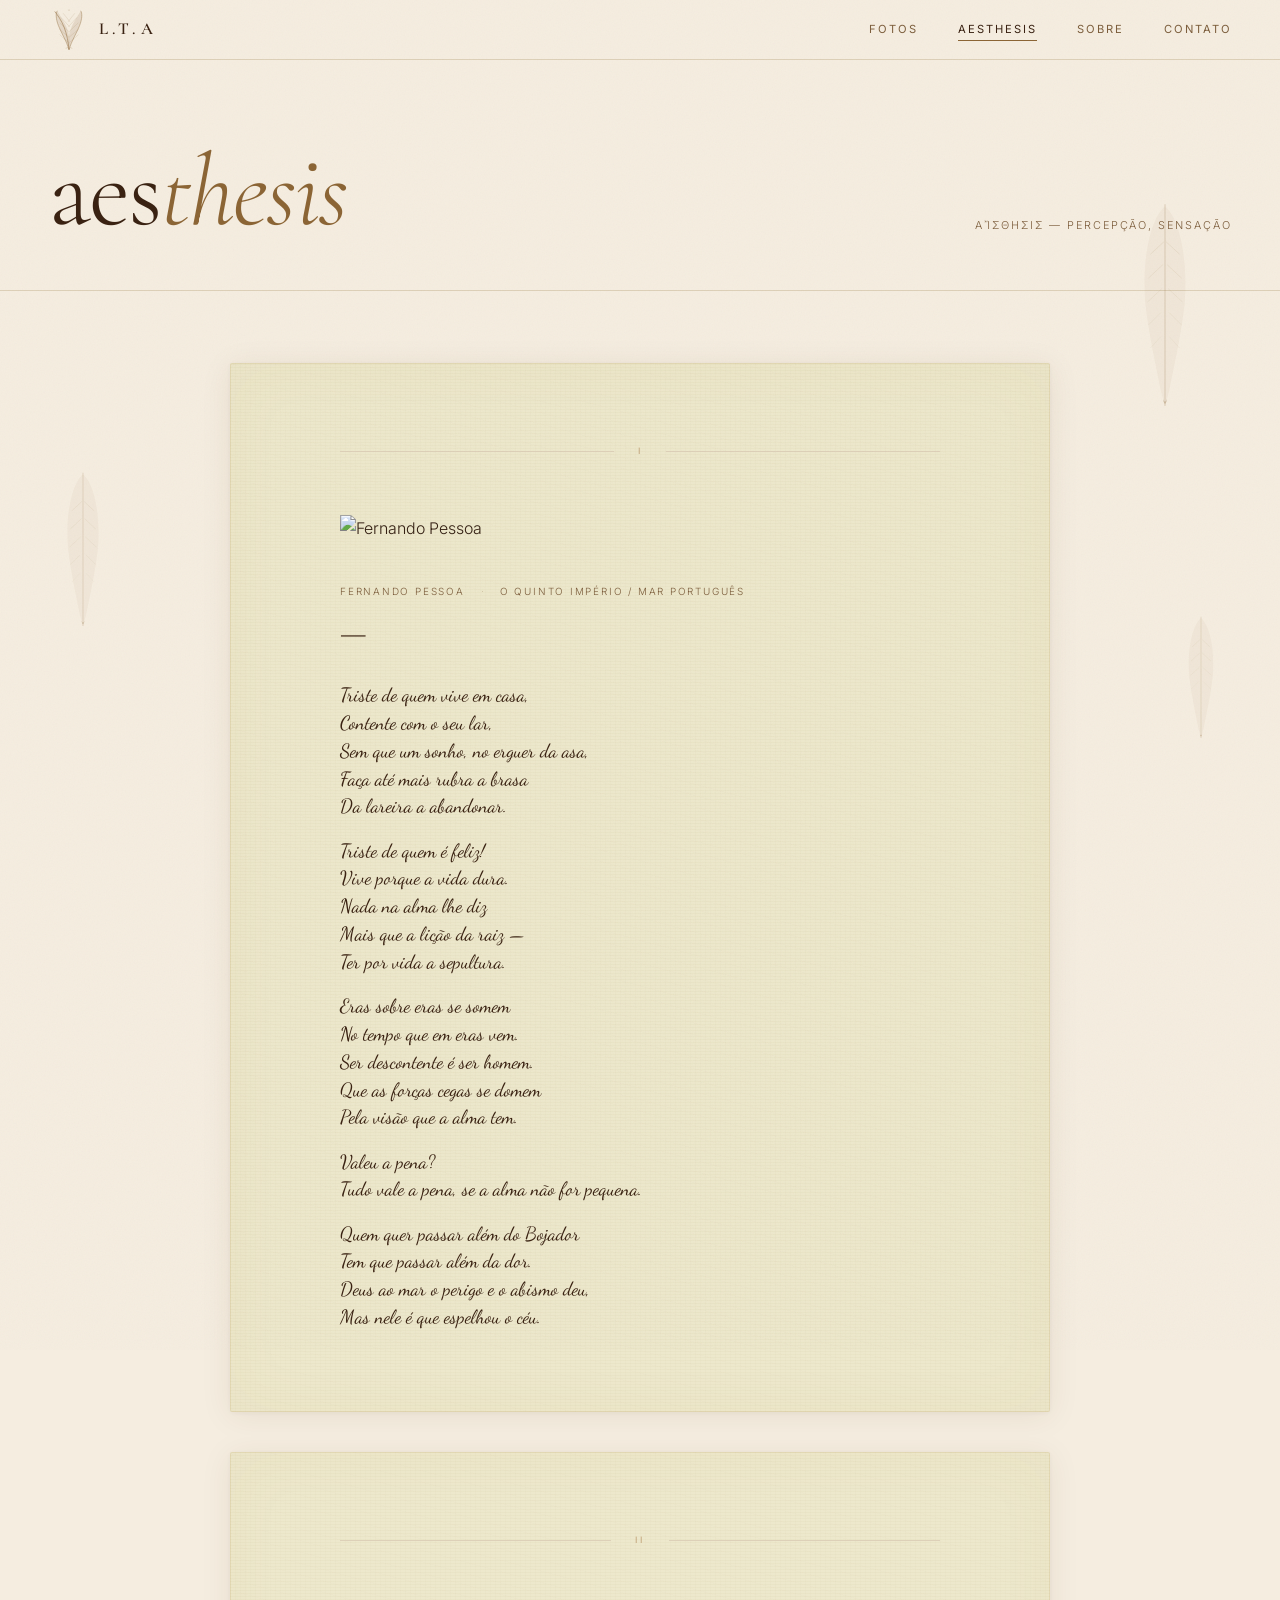
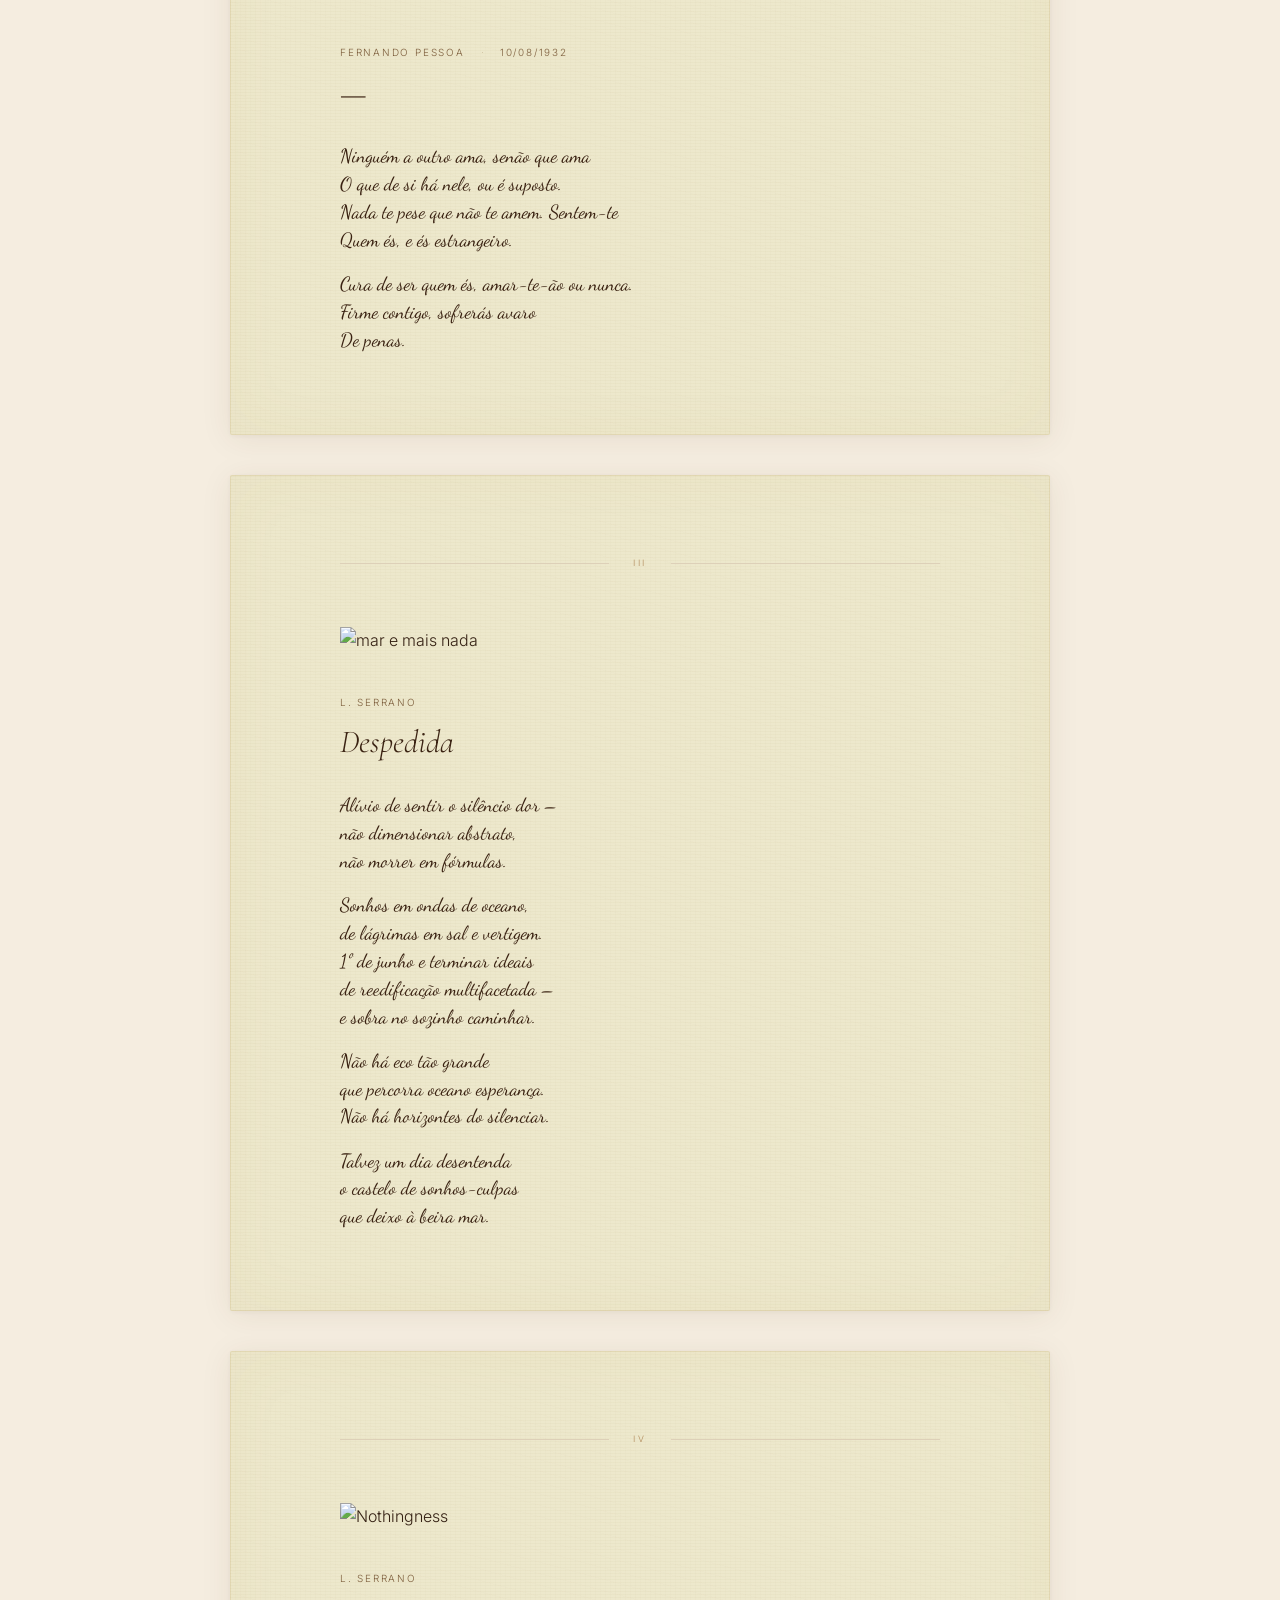
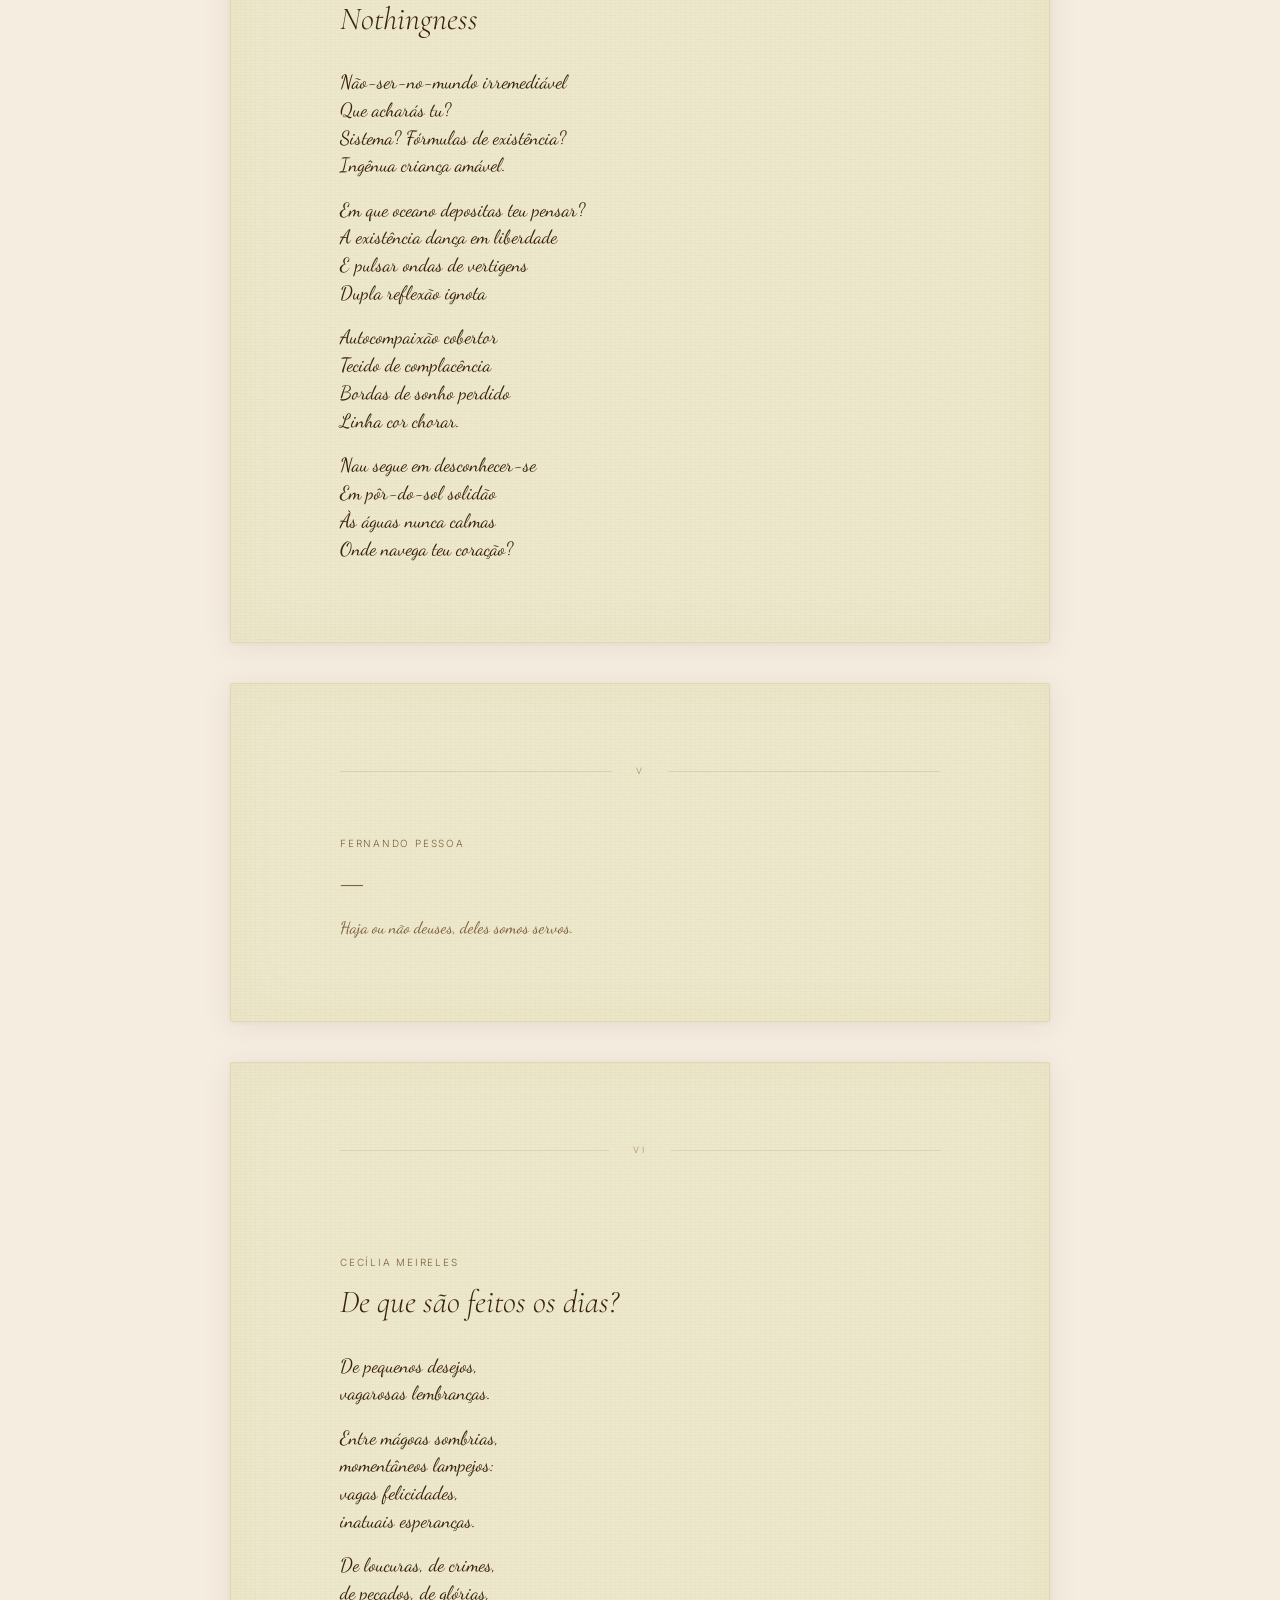
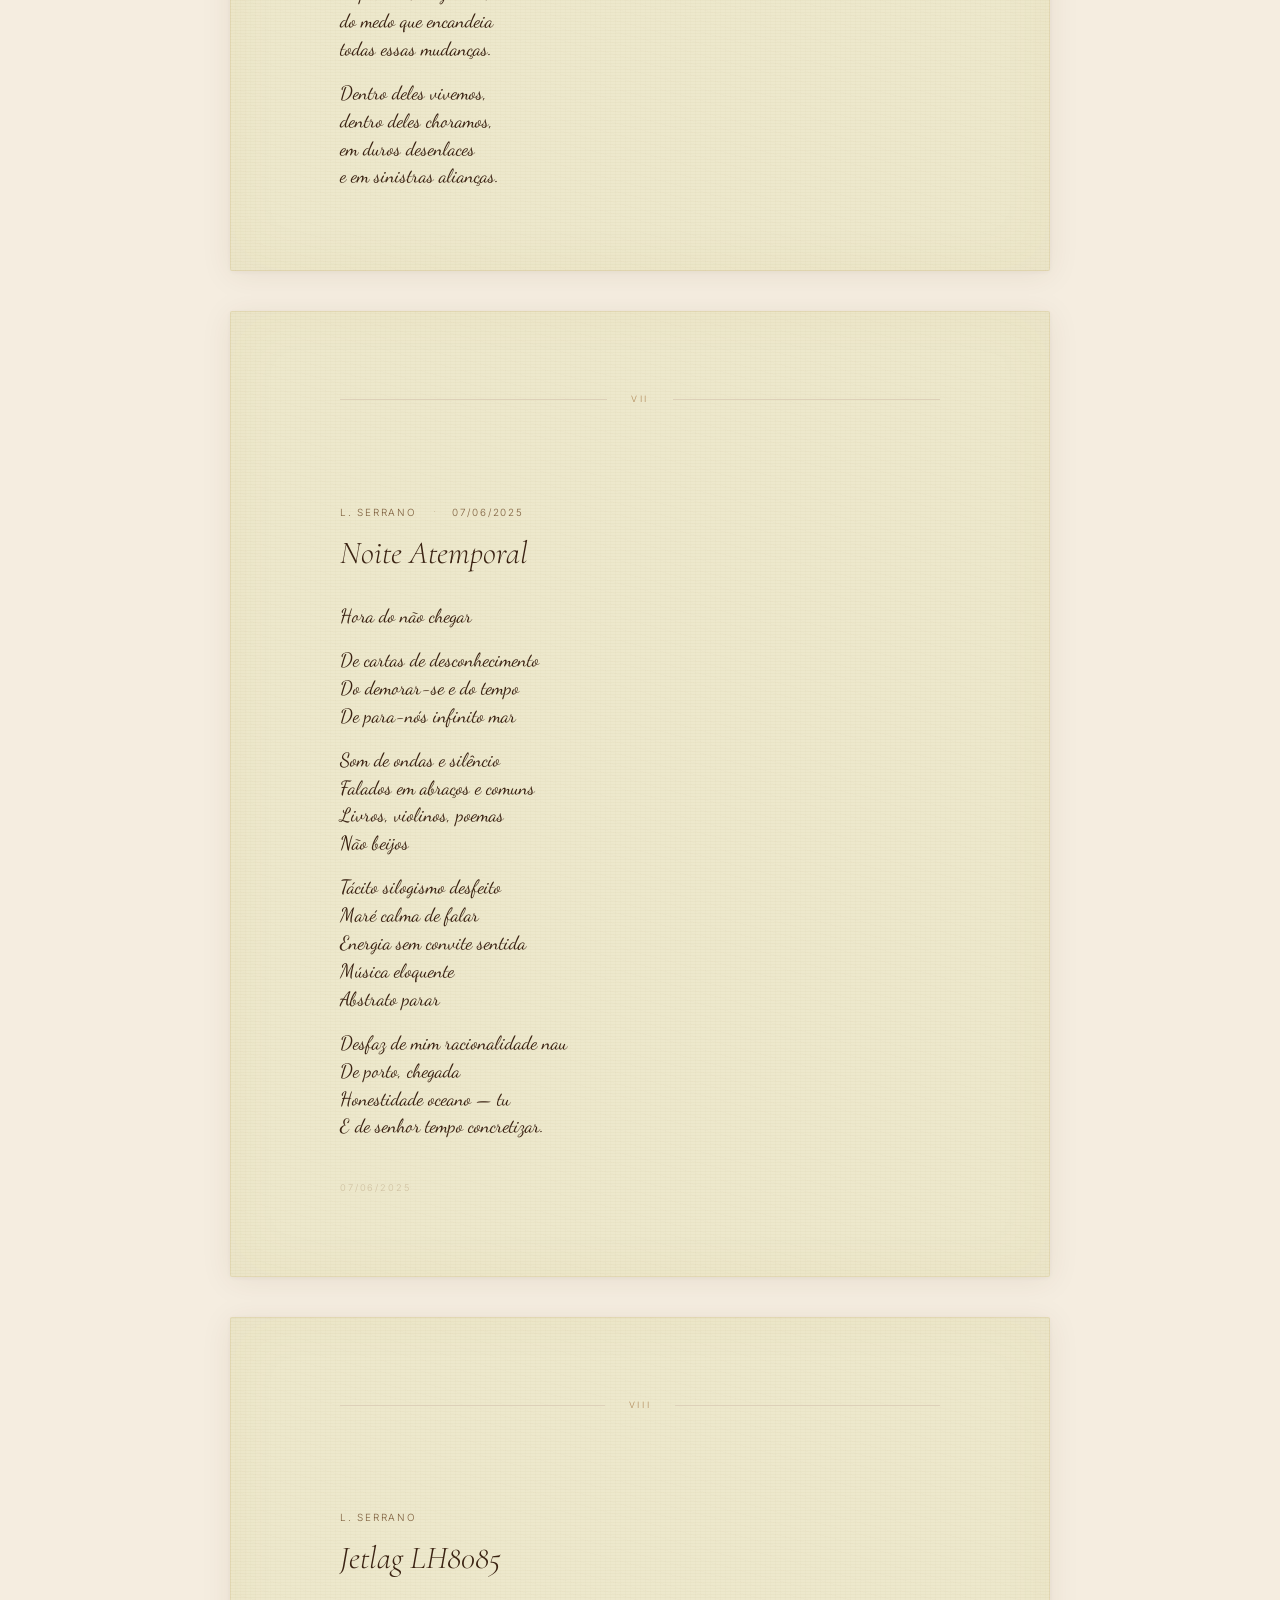
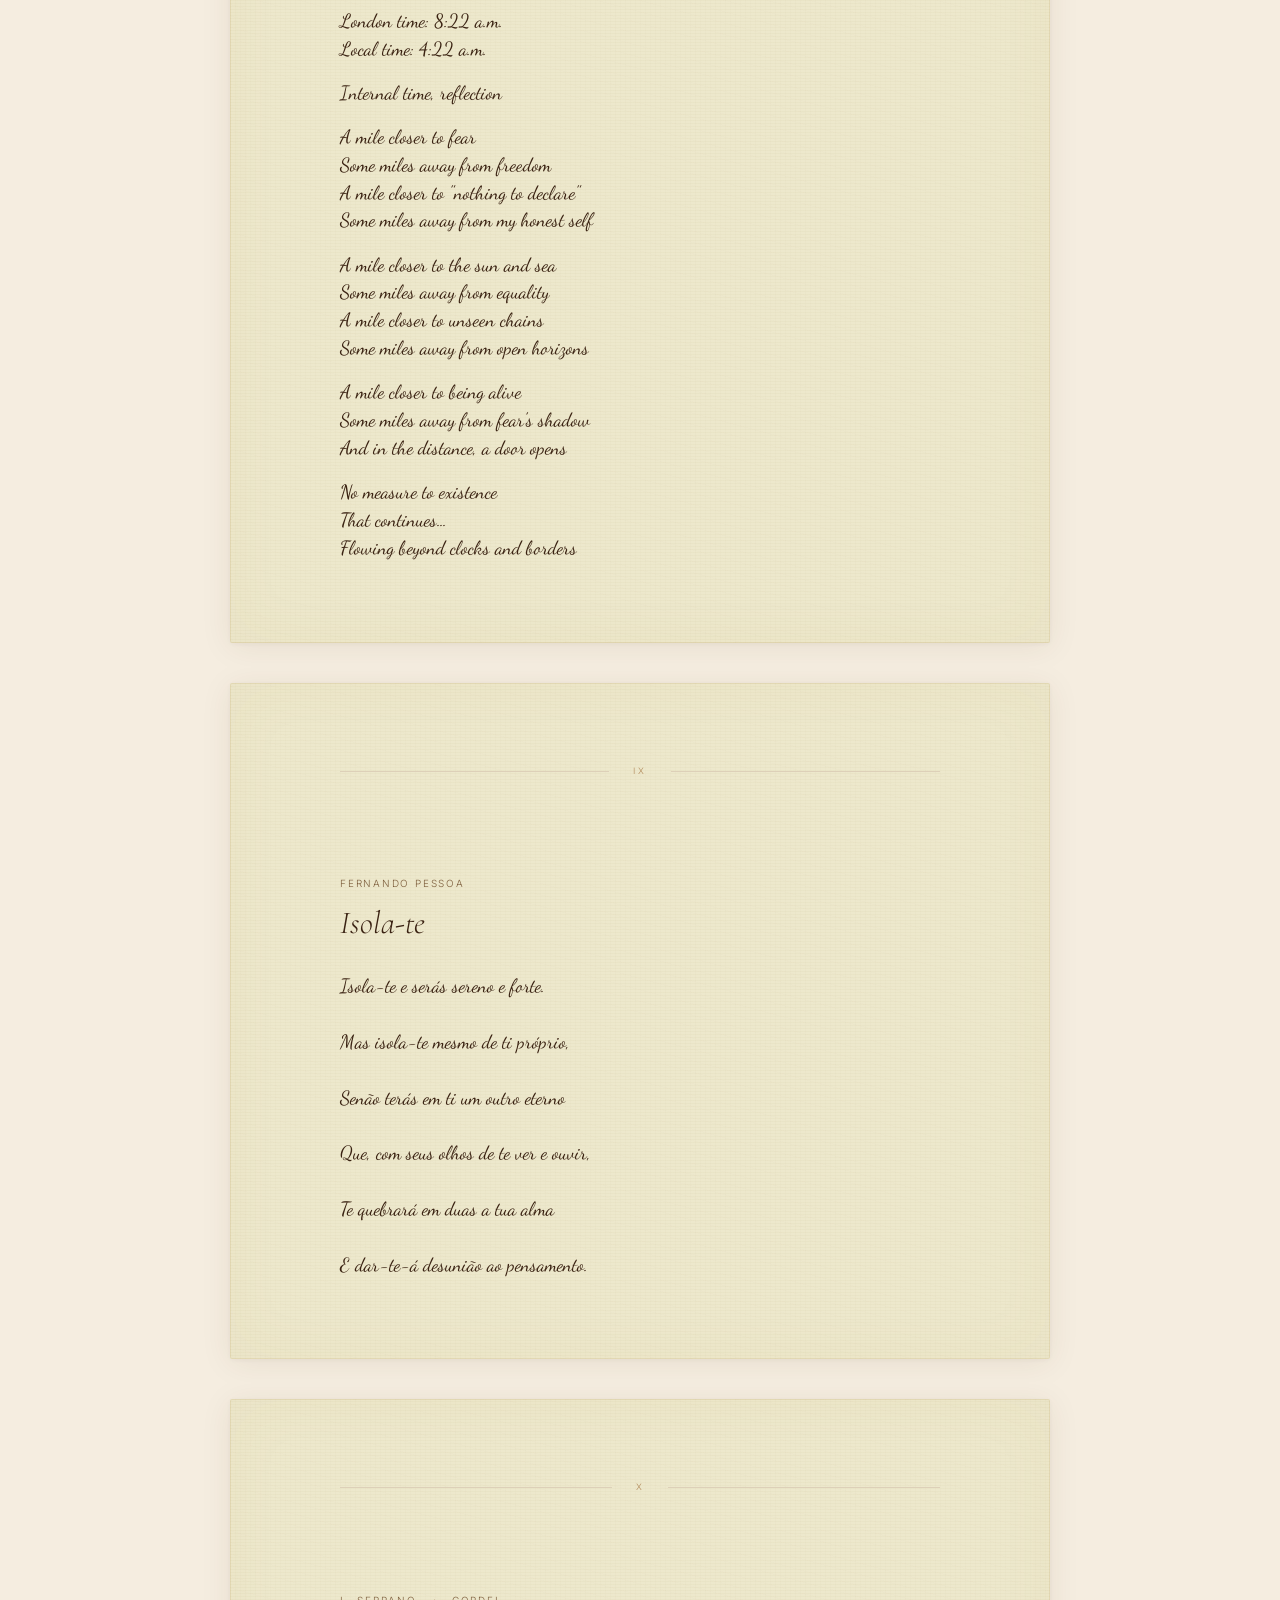
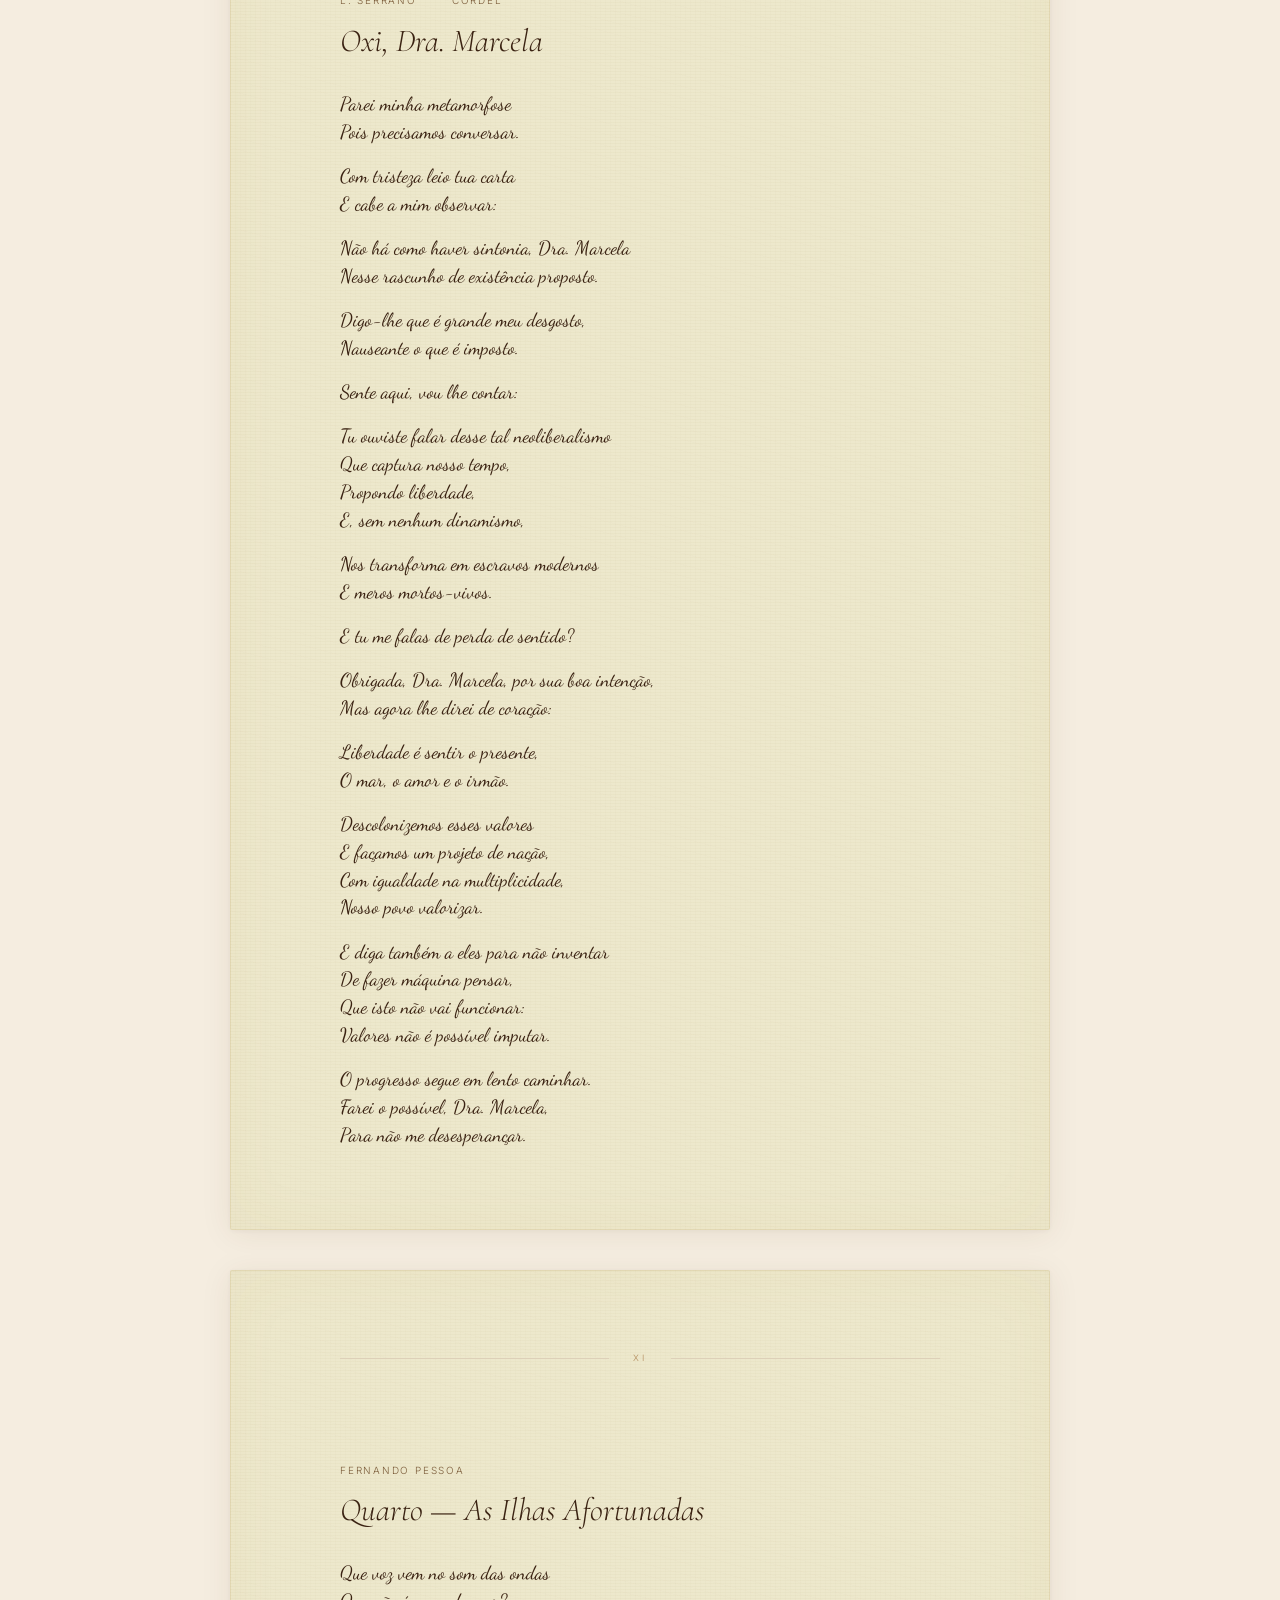
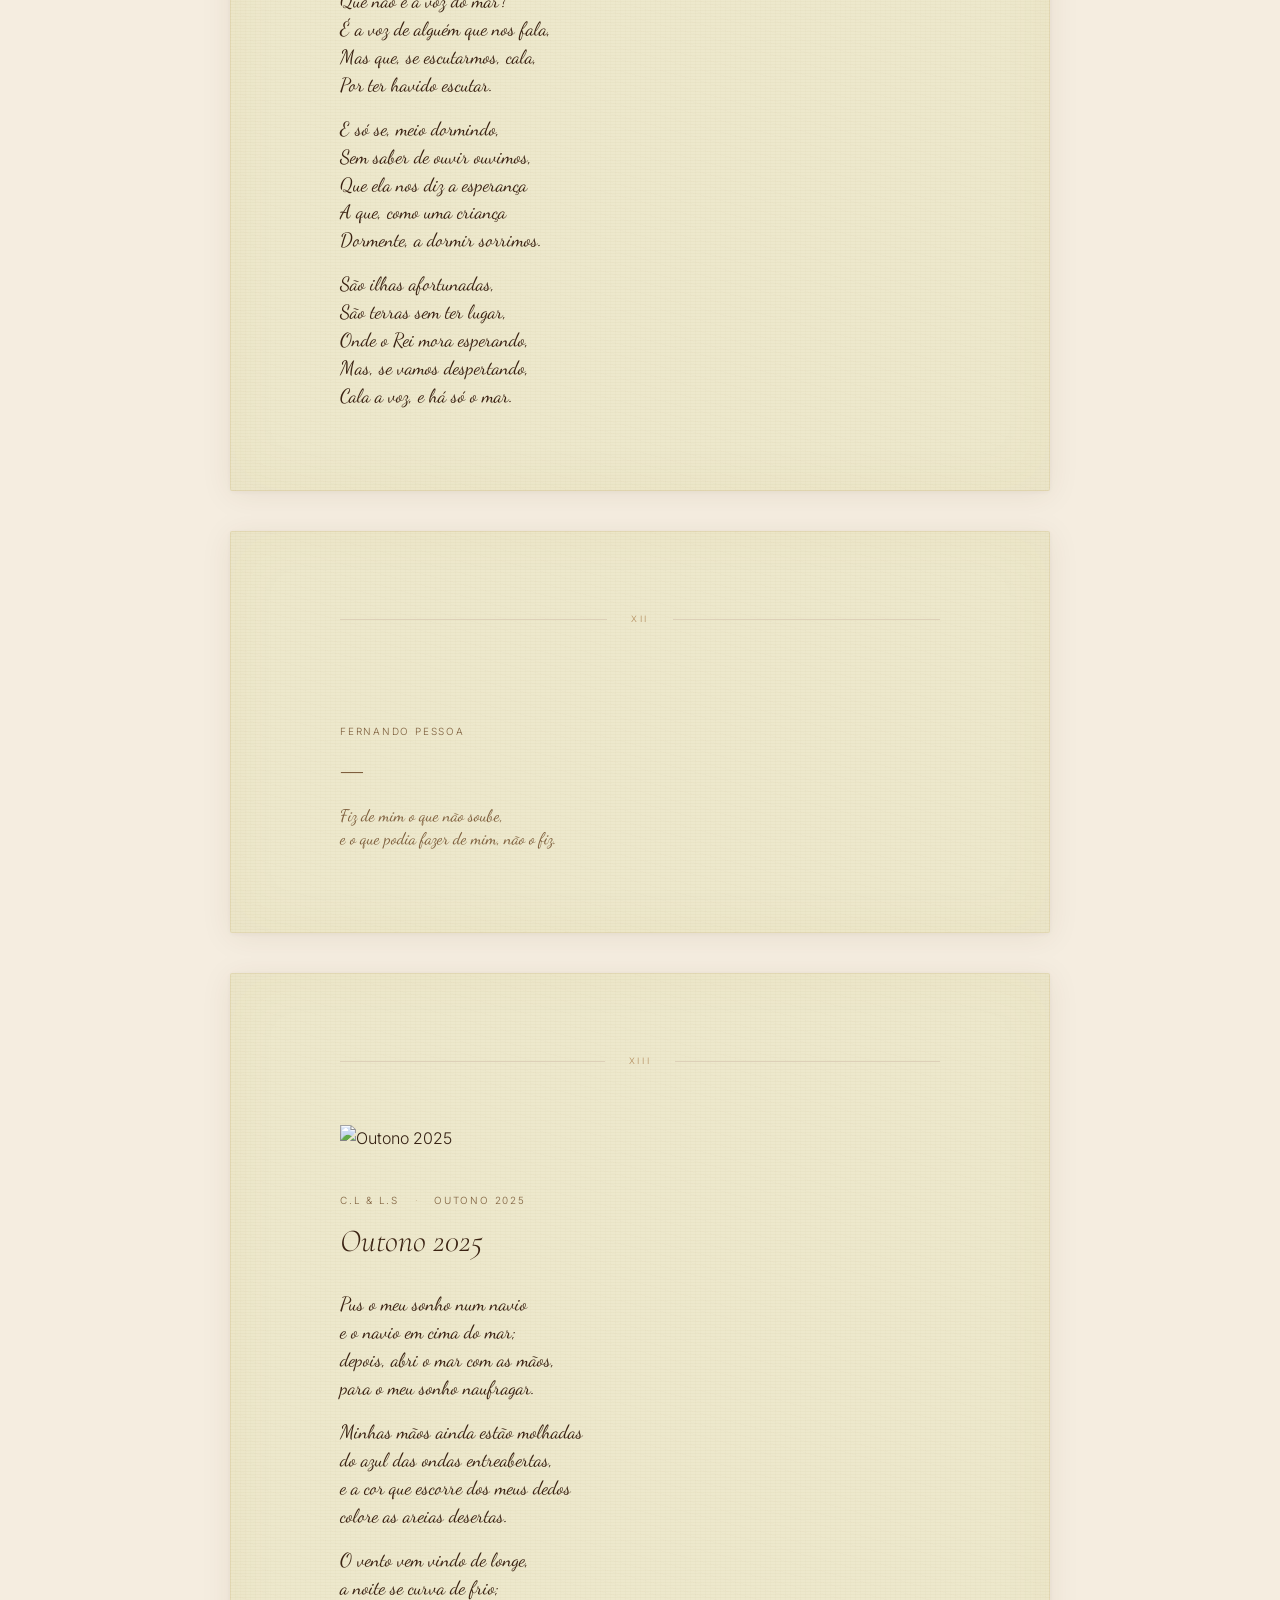
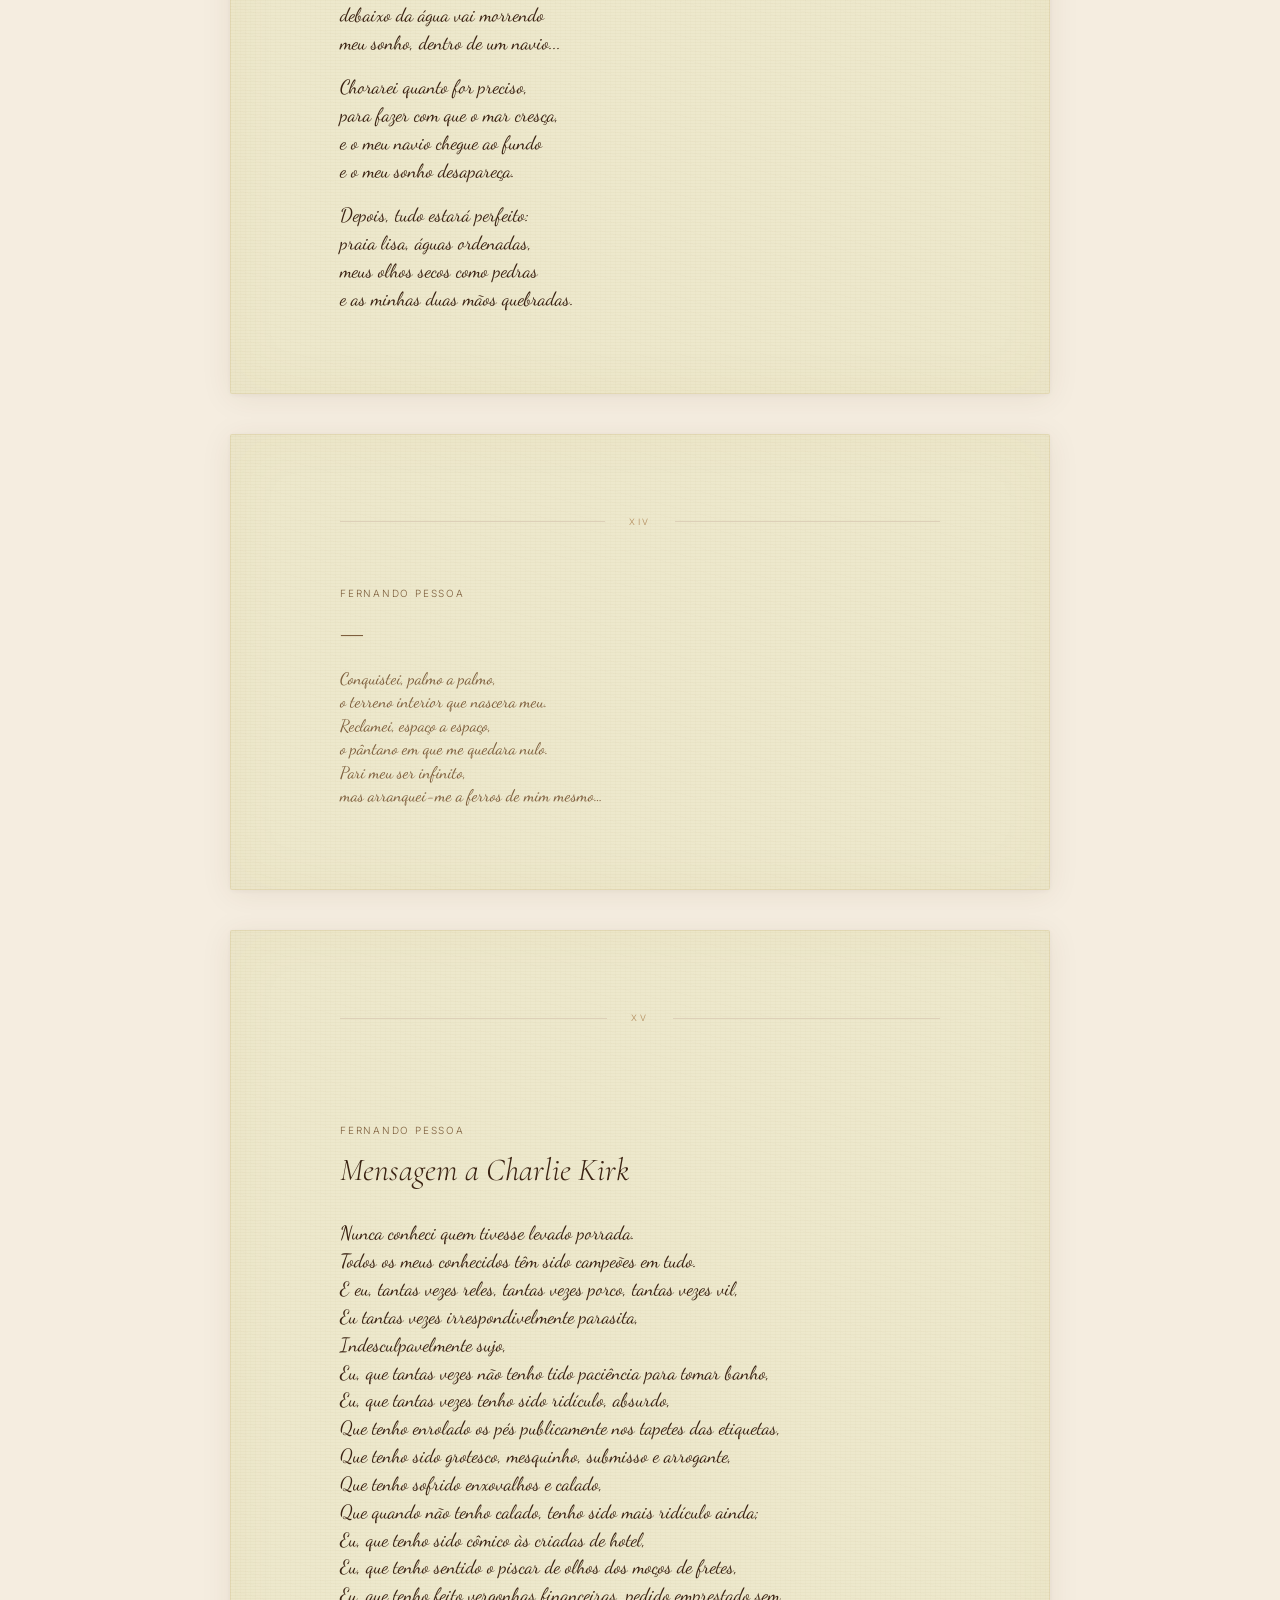
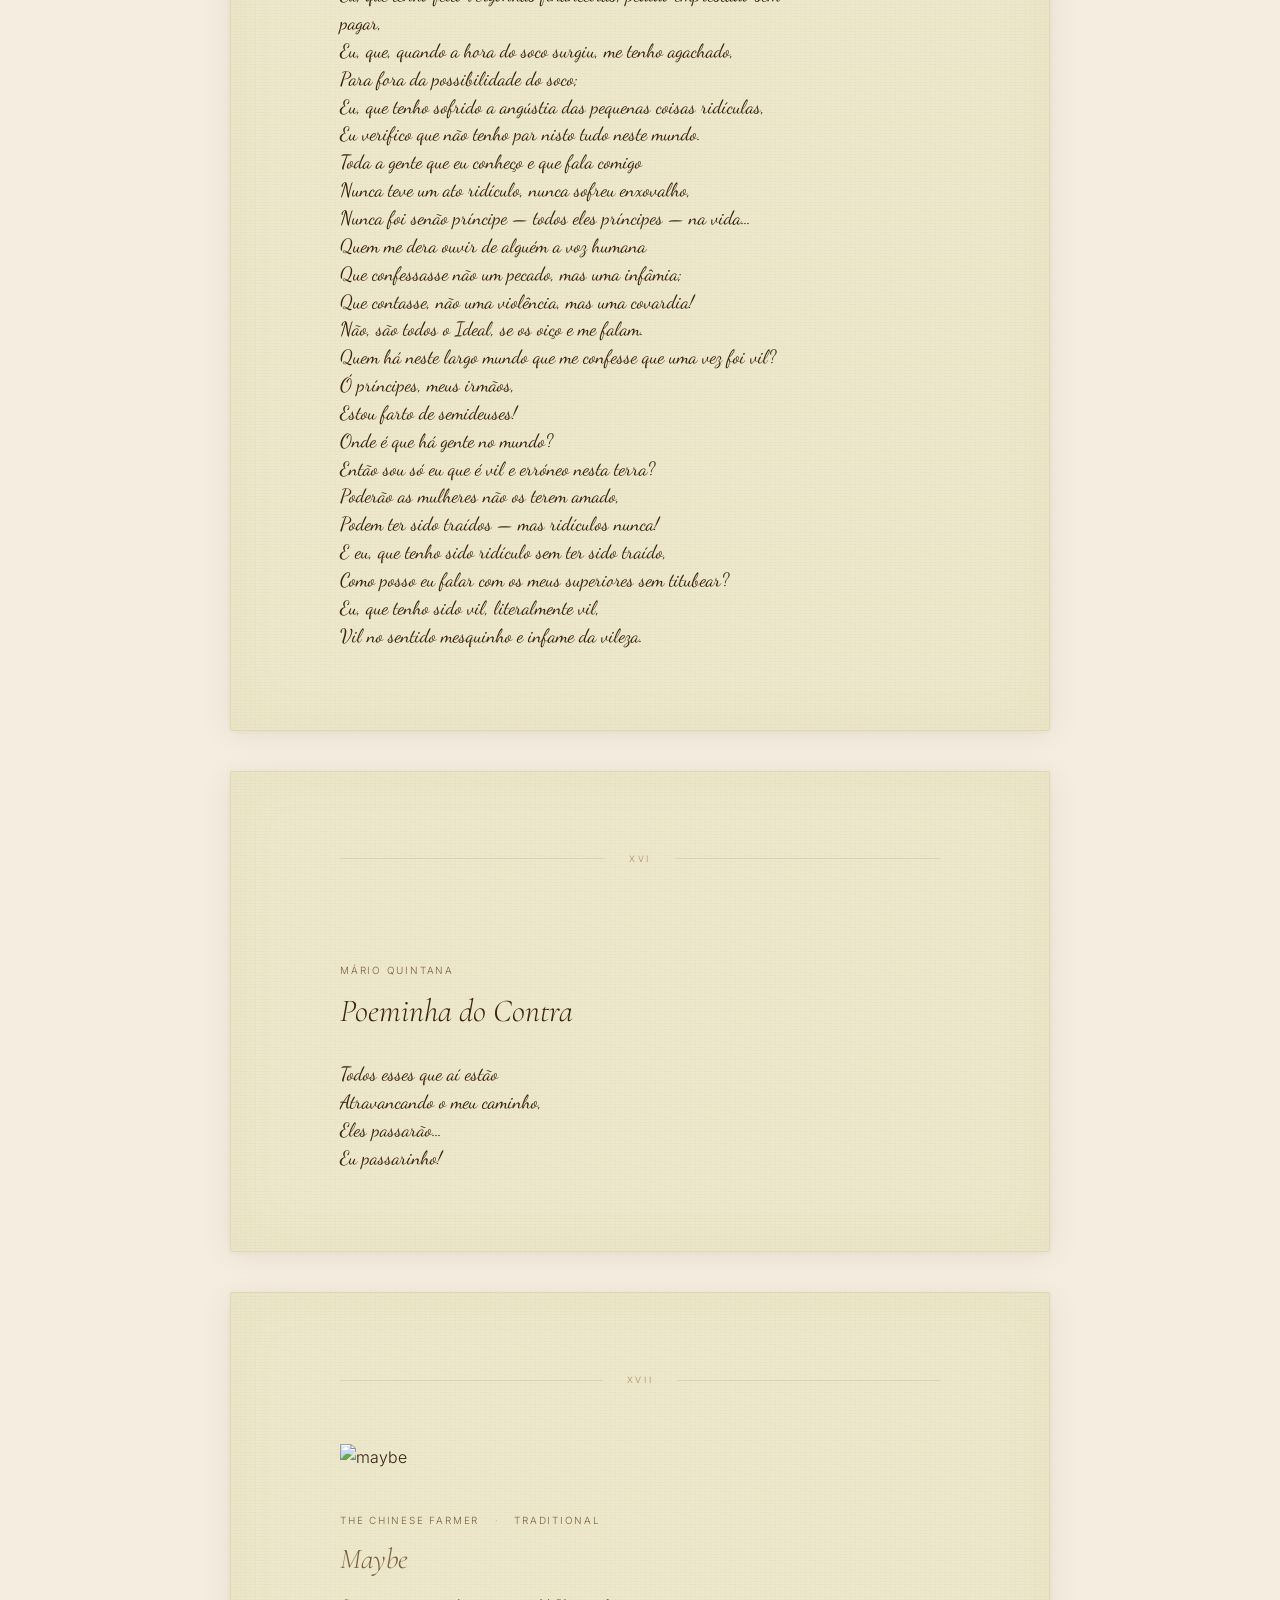
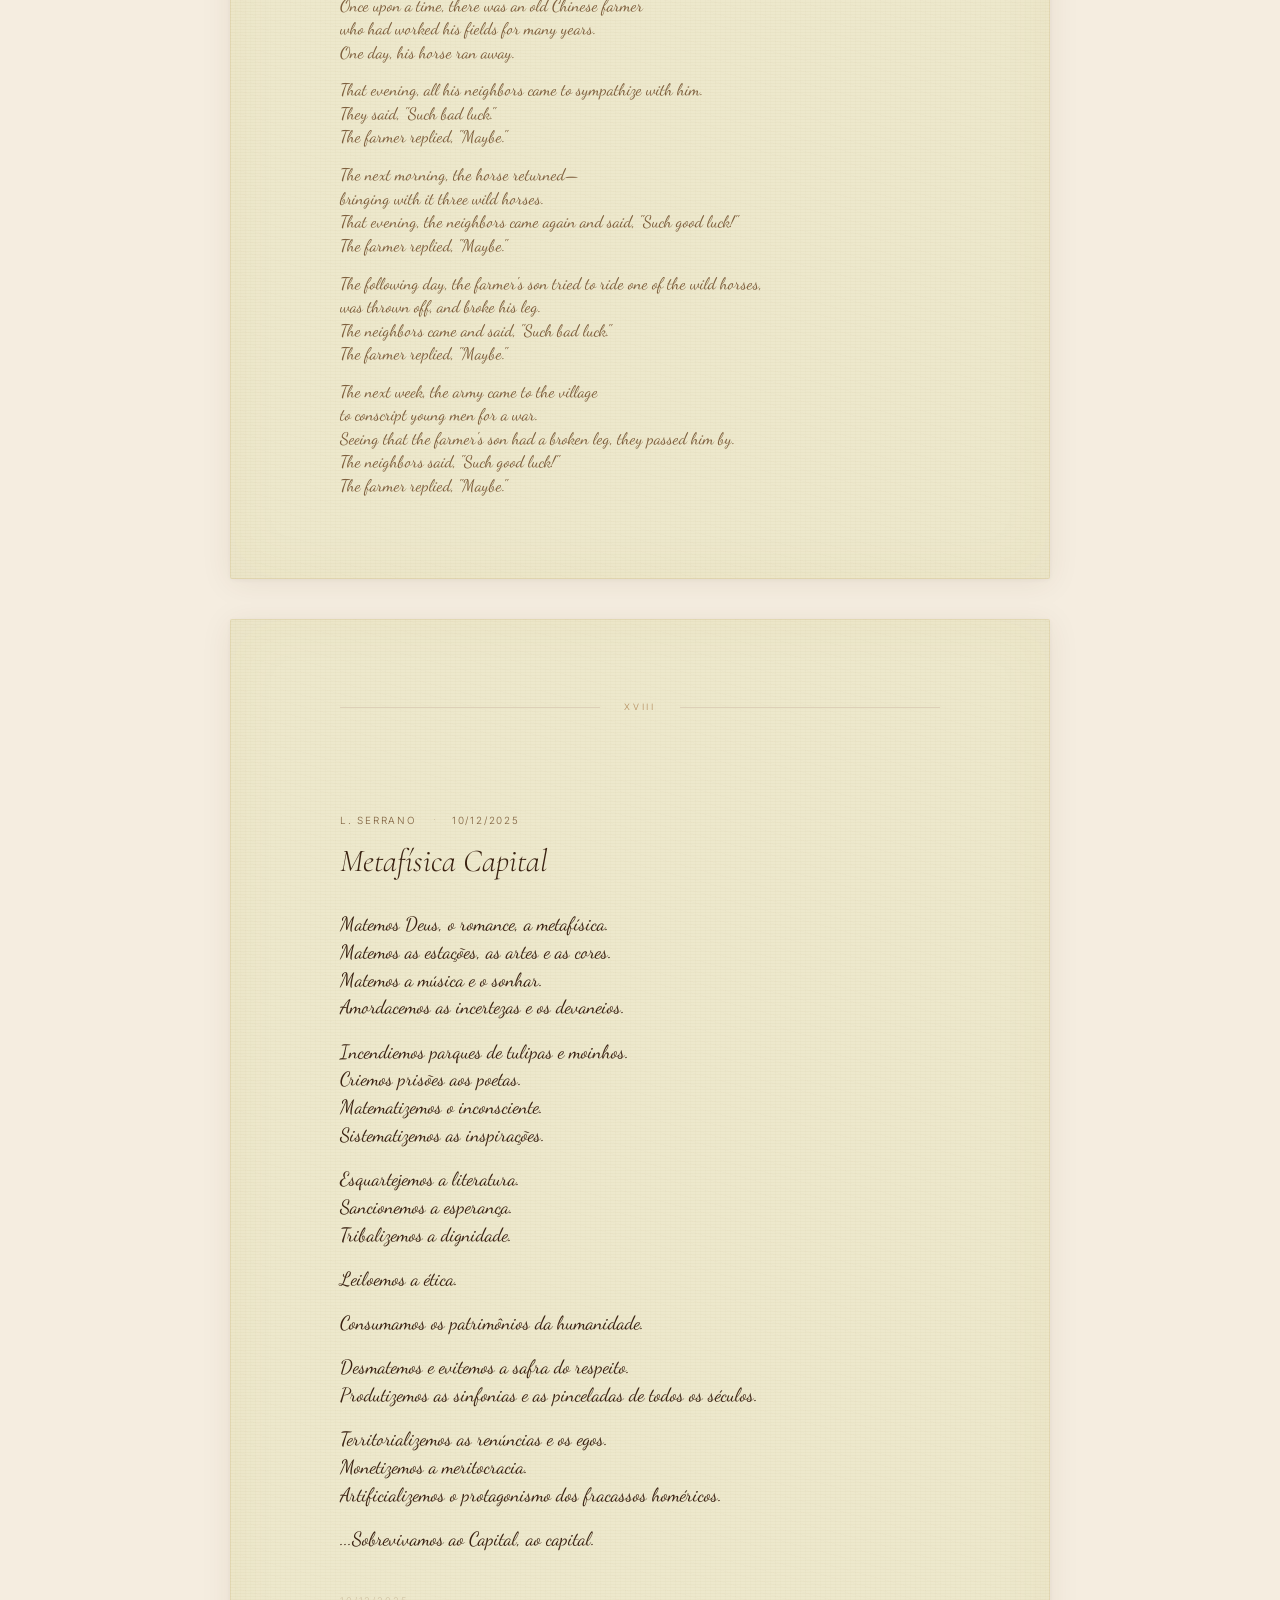
==== aesthesis.html @ 366b27a7 "Initial commit: Luyzata Aesthesis website HTML pages, CSS styles, JavaScript, and assets for the pho" ====
<!DOCTYPE html>
<html lang="pt">
<head>
  <meta charset="UTF-8">
  <meta name="viewport" content="width=device-width, initial-scale=1.0">
  <meta name="description" content="Aesthesis — Poemas de Luyza Tavares Alexandre">
  <title>Aesthesis — Luyza T.A</title>
  <link rel="preconnect" href="https://fonts.googleapis.com">
  <link rel="preconnect" href="https://fonts.gstatic.com" crossorigin>
  <link href="https://fonts.googleapis.com/css2?family=Cormorant+Garamond:ital,wght@0,300;0,400;0,600;1,300;1,400;1,600&family=Dancing+Script:wght@400;600;700&family=Inter:wght@300;400;500&display=swap" rel="stylesheet">
  <link rel="stylesheet" href="css/style.css">
</head>
<body>

  <div class="grain" aria-hidden="true"></div>

  <!-- Feather pen decorations -->
  <div class="feather-deco feather-1" aria-hidden="true">
    <svg viewBox="0 0 48 200" xmlns="http://www.w3.org/2000/svg">
      <path d="M24 8 C38 20 46 58 43 100 C40 128 34 155 28 185 L24 200 L20 185 C14 155 8 128 5 100 C2 58 10 20 24 8 Z" fill="currentColor" opacity="0.12"/>
      <line x1="24" y1="6" x2="24" y2="200" stroke="currentColor" stroke-width="0.6"/>
      <line x1="23" y1="42" x2="10" y2="54" stroke="currentColor" stroke-width="0.45" opacity="0.55"/>
      <line x1="22" y1="64" x2="8"  y2="77" stroke="currentColor" stroke-width="0.45" opacity="0.5"/>
      <line x1="21" y1="87" x2="7"  y2="100" stroke="currentColor" stroke-width="0.4" opacity="0.45"/>
      <line x1="20" y1="110" x2="8" y2="122" stroke="currentColor" stroke-width="0.4" opacity="0.38"/>
      <line x1="20" y1="133" x2="10" y2="144" stroke="currentColor" stroke-width="0.4" opacity="0.3"/>
      <line x1="25" y1="42" x2="38" y2="54" stroke="currentColor" stroke-width="0.45" opacity="0.55"/>
      <line x1="26" y1="64" x2="40" y2="77" stroke="currentColor" stroke-width="0.45" opacity="0.5"/>
      <line x1="27" y1="87" x2="41" y2="100" stroke="currentColor" stroke-width="0.4" opacity="0.45"/>
      <line x1="28" y1="110" x2="40" y2="122" stroke="currentColor" stroke-width="0.4" opacity="0.38"/>
      <line x1="28" y1="133" x2="38" y2="144" stroke="currentColor" stroke-width="0.4" opacity="0.3"/>
      <path d="M22 193 Q24 202 26 193 Q24 198 22 193" fill="currentColor"/>
    </svg>
  </div>
  <div class="feather-deco feather-2" aria-hidden="true">
    <svg viewBox="0 0 48 200" xmlns="http://www.w3.org/2000/svg">
      <path d="M24 8 C38 20 46 58 43 100 C40 128 34 155 28 185 L24 200 L20 185 C14 155 8 128 5 100 C2 58 10 20 24 8 Z" fill="currentColor" opacity="0.12"/>
      <line x1="24" y1="6" x2="24" y2="200" stroke="currentColor" stroke-width="0.6"/>
      <line x1="23" y1="42" x2="10" y2="54" stroke="currentColor" stroke-width="0.45" opacity="0.55"/>
      <line x1="22" y1="64" x2="8"  y2="77" stroke="currentColor" stroke-width="0.45" opacity="0.5"/>
      <line x1="21" y1="87" x2="7"  y2="100" stroke="currentColor" stroke-width="0.4" opacity="0.45"/>
      <line x1="20" y1="110" x2="8" y2="122" stroke="currentColor" stroke-width="0.4" opacity="0.38"/>
      <line x1="20" y1="133" x2="10" y2="144" stroke="currentColor" stroke-width="0.4" opacity="0.3"/>
      <line x1="25" y1="42" x2="38" y2="54" stroke="currentColor" stroke-width="0.45" opacity="0.55"/>
      <line x1="26" y1="64" x2="40" y2="77" stroke="currentColor" stroke-width="0.45" opacity="0.5"/>
      <line x1="27" y1="87" x2="41" y2="100" stroke="currentColor" stroke-width="0.4" opacity="0.45"/>
      <line x1="28" y1="110" x2="40" y2="122" stroke="currentColor" stroke-width="0.4" opacity="0.38"/>
      <line x1="28" y1="133" x2="38" y2="144" stroke="currentColor" stroke-width="0.4" opacity="0.3"/>
      <path d="M22 193 Q24 202 26 193 Q24 198 22 193" fill="currentColor"/>
    </svg>
  </div>
  <div class="feather-deco feather-3" aria-hidden="true">
    <svg viewBox="0 0 48 200" xmlns="http://www.w3.org/2000/svg">
      <path d="M24 8 C38 20 46 58 43 100 C40 128 34 155 28 185 L24 200 L20 185 C14 155 8 128 5 100 C2 58 10 20 24 8 Z" fill="currentColor" opacity="0.12"/>
      <line x1="24" y1="6" x2="24" y2="200" stroke="currentColor" stroke-width="0.6"/>
      <line x1="23" y1="42" x2="10" y2="54" stroke="currentColor" stroke-width="0.45" opacity="0.55"/>
      <line x1="22" y1="64" x2="8"  y2="77" stroke="currentColor" stroke-width="0.45" opacity="0.5"/>
      <line x1="21" y1="87" x2="7"  y2="100" stroke="currentColor" stroke-width="0.4" opacity="0.45"/>
      <line x1="20" y1="110" x2="8" y2="122" stroke="currentColor" stroke-width="0.4" opacity="0.38"/>
      <line x1="25" y1="42" x2="38" y2="54" stroke="currentColor" stroke-width="0.45" opacity="0.55"/>
      <line x1="26" y1="64" x2="40" y2="77" stroke="currentColor" stroke-width="0.45" opacity="0.5"/>
      <line x1="27" y1="87" x2="41" y2="100" stroke="currentColor" stroke-width="0.4" opacity="0.45"/>
      <line x1="28" y1="110" x2="40" y2="122" stroke="currentColor" stroke-width="0.4" opacity="0.38"/>
      <path d="M22 193 Q24 202 26 193 Q24 198 22 193" fill="currentColor"/>
    </svg>
  </div>

  <nav id="nav">
    <a href="index.html" class="nav-brand">
      <svg class="nav-feather" viewBox="0 0 100 120" fill="none" xmlns="http://www.w3.org/2000/svg" aria-hidden="true">
        <path d="M50 115 C48 95 44 72 36 52 C28 32 18 18 10 8" stroke="currentColor" stroke-width="1.8" stroke-linecap="round" fill="none"/>
        <path d="M50 115 C58 90 72 68 80 48 C88 28 88 12 84 6 C78 14 68 30 58 50 C50 68 46 90 50 115Z" fill="currentColor" opacity="0.18"/>
        <path d="M50 115 C58 90 72 68 80 48 C88 28 88 12 84 6" stroke="currentColor" stroke-width="1.4" stroke-linecap="round" fill="none"/>
        <path d="M50 115 C42 90 28 68 20 48 C12 28 12 12 16 6 C22 14 32 30 42 50 C50 68 54 90 50 115Z" fill="currentColor" opacity="0.18"/>
        <path d="M50 115 C42 90 28 68 20 48 C12 28 12 12 16 6" stroke="currentColor" stroke-width="1.4" stroke-linecap="round" fill="none"/>
        <path d="M50 6 C52 2 54 0 54 0 C52 4 50 6 50 6 C50 6 48 4 46 0 C46 0 48 2 50 6Z" fill="currentColor"/>
        <path d="M52 95 C60 88 68 82 76 74" stroke="currentColor" stroke-width="0.8" stroke-linecap="round" opacity="0.55" fill="none"/>
        <path d="M51 80 C60 72 70 65 78 57" stroke="currentColor" stroke-width="0.8" stroke-linecap="round" opacity="0.55" fill="none"/>
        <path d="M50 65 C59 56 68 48 76 40" stroke="currentColor" stroke-width="0.8" stroke-linecap="round" opacity="0.55" fill="none"/>
        <path d="M49 50 C57 41 65 33 72 25" stroke="currentColor" stroke-width="0.8" stroke-linecap="round" opacity="0.55" fill="none"/>
        <path d="M48 36 C54 28 60 20 66 13" stroke="currentColor" stroke-width="0.8" stroke-linecap="round" opacity="0.55" fill="none"/>
        <path d="M48 95 C40 88 32 82 24 74" stroke="currentColor" stroke-width="0.8" stroke-linecap="round" opacity="0.55" fill="none"/>
        <path d="M49 80 C40 72 30 65 22 57" stroke="currentColor" stroke-width="0.8" stroke-linecap="round" opacity="0.55" fill="none"/>
        <path d="M50 65 C41 56 32 48 24 40" stroke="currentColor" stroke-width="0.8" stroke-linecap="round" opacity="0.55" fill="none"/>
        <path d="M51 50 C43 41 35 33 28 25" stroke="currentColor" stroke-width="0.8" stroke-linecap="round" opacity="0.55" fill="none"/>
        <path d="M52 36 C46 28 40 20 34 13" stroke="currentColor" stroke-width="0.8" stroke-linecap="round" opacity="0.55" fill="none"/>
        <path d="M50 115 C47 110 44 108 42 112" stroke="currentColor" stroke-width="1.2" stroke-linecap="round" fill="none" opacity="0.6"/>
        <path d="M50 115 C53 110 56 108 58 112" stroke="currentColor" stroke-width="1.2" stroke-linecap="round" fill="none" opacity="0.6"/>
      </svg>
      L.T.A
    </a>
    <button class="nav-toggle" aria-label="Abrir menu" aria-expanded="false">
      <span></span><span></span>
    </button>
    <div class="nav-links">
      <a href="fotos.html">fotos</a>
      <a href="aesthesis.html">aesthesis</a>
      <a href="sobre.html">sobre</a>
      <a href="contato.html">contato</a>
    </div>
  </nav>

  <div class="page">

    <header class="page-header">
      <div class="page-header-inner">
        <h1 class="page-title">aes<em>thesis</em></h1>
        <p class="page-subtitle">αἴσθησις — percepção, sensação</p>
      </div>
    </header>

    <main class="poems-collection">

      <!-- ── I · Fernando Pessoa — O Quinto Império / Mar Português -->
      <article class="poem-item reveal">
        <div class="poem-index-col"><span class="poem-roman">I</span></div>
        <div class="poem-content-col">
          <figure class="poem-image portrait">
            <img src="https://static.wixstatic.com/media/ee79c7_5c0251ba4bed49d59682387719363671~mv2.png"
                 alt="Fernando Pessoa" loading="lazy">
          </figure>
          <div class="poem-meta">
            <span class="poem-author">Fernando Pessoa</span>
            <span class="poem-meta-sep">·</span>
            <span class="poem-author">O Quinto Império / Mar Português</span>
          </div>
          <h2 class="poem-title">—</h2>
          <div class="poem-body">
            <p>Triste de quem vive em casa,</p>
            <p>Contente com o seu lar,</p>
            <p>Sem que um sonho, no erguer da asa,</p>
            <p>Faça até mais rubra a brasa</p>
            <p>Da lareira a abandonar.</p>
            <div class="break"></div>
            <p>Triste de quem é feliz!</p>
            <p>Vive porque a vida dura.</p>
            <p>Nada na alma lhe diz</p>
            <p>Mais que a lição da raiz —</p>
            <p>Ter por vida a sepultura.</p>
            <div class="break"></div>
            <p>Eras sobre eras se somem</p>
            <p>No tempo que em eras vem.</p>
            <p>Ser descontente é ser homem.</p>
            <p>Que as forças cegas se domem</p>
            <p>Pela visão que a alma tem.</p>
            <div class="break"></div>
            <p>Valeu a pena?</p>
            <p>Tudo vale a pena, se a alma não for pequena.</p>
            <div class="break"></div>
            <p>Quem quer passar além do Bojador</p>
            <p>Tem que passar além da dor.</p>
            <p>Deus ao mar o perigo e o abismo deu,</p>
            <p>Mas nele é que espelhou o céu.</p>
          </div>
        </div>
      </article>

      <!-- ── II · Fernando Pessoa — 10/08/1932 ──────────────── -->
      <article class="poem-item reveal">
        <div class="poem-index-col"><span class="poem-roman">II</span></div>
        <div class="poem-content-col">
          <figure class="poem-image portrait">
            <img src="https://static.wixstatic.com/media/ee79c7_8f002ce5dea84dd9b76f55212d56861b~mv2.png"
                 alt="" loading="lazy">
          </figure>
          <div class="poem-meta">
            <span class="poem-author">Fernando Pessoa</span>
            <span class="poem-meta-sep">·</span>
            <span class="poem-author">10/08/1932</span>
          </div>
          <h2 class="poem-title">—</h2>
          <div class="poem-body">
            <p>Ninguém a outro ama, senão que ama</p>
            <p>O que de si há nele, ou é suposto.</p>
            <p>Nada te pese que não te amem. Sentem-te</p>
            <p>Quem és, e és estrangeiro.</p>
            <div class="break"></div>
            <p>Cura de ser quem és, amar-te-ão ou nunca.</p>
            <p>Firme contigo, sofrerás avaro</p>
            <p>De penas.</p>
          </div>
        </div>
      </article>

      <!-- ── III · L. Serrano — Despedida ───────────────────── -->
      <article class="poem-item reveal">
        <div class="poem-index-col"><span class="poem-roman">III</span></div>
        <div class="poem-content-col">
          <figure class="poem-image portrait">
            <img src="https://static.wixstatic.com/media/ee79c7_17652394bd94465ba281204241ab6e82~mv2.jpg"
                 alt="mar e mais nada" loading="lazy">
          </figure>
          <div class="poem-meta">
            <span class="poem-author">L. Serrano</span>
          </div>
          <h2 class="poem-title">Despedida</h2>
          <div class="poem-body">
            <p>Alívio de sentir o silêncio dor –</p>
            <p>não dimensionar abstrato,</p>
            <p>não morrer em fórmulas.</p>
            <div class="break"></div>
            <p>Sonhos em ondas de oceano,</p>
            <p>de lágrimas em sal e vertigem.</p>
            <p>1º de junho e terminar ideais</p>
            <p>de reedificação multifacetada –</p>
            <p>e sobra no sozinho caminhar.</p>
            <div class="break"></div>
            <p>Não há eco tão grande</p>
            <p>que percorra oceano esperança.</p>
            <p>Não há horizontes do silenciar.</p>
            <div class="break"></div>
            <p>Talvez um dia desentenda</p>
            <p>o castelo de sonhos-culpas</p>
            <p>que deixo à beira mar.</p>
          </div>
        </div>
      </article>

      <!-- ── IV · L. Serrano — Nothingness ──────────────────── -->
      <article class="poem-item reveal">
        <div class="poem-index-col"><span class="poem-roman">IV</span></div>
        <div class="poem-content-col">
          <figure class="poem-image portrait">
            <img src="https://static.wixstatic.com/media/ee79c7_a5115f3e65cc4e4aa39c1e979f693c59~mv2.png"
                 alt="Nothingness" loading="lazy">
          </figure>
          <div class="poem-meta">
            <span class="poem-author">L. Serrano</span>
          </div>
          <h2 class="poem-title">Nothingness</h2>
          <div class="poem-body">
            <p>Não-ser-no-mundo irremediável</p>
            <p>Que acharás tu?</p>
            <p>Sistema? Fórmulas de existência?</p>
            <p>Ingênua criança amável.</p>
            <div class="break"></div>
            <p>Em que oceano depositas teu pensar?</p>
            <p>A existência dança em liberdade</p>
            <p>E pulsar ondas de vertigens</p>
            <p>Dupla reflexão ignota</p>
            <div class="break"></div>
            <p>Autocompaixão cobertor</p>
            <p>Tecido de complacência</p>
            <p>Bordas de sonho perdido</p>
            <p>Linha cor chorar.</p>
            <div class="break"></div>
            <p>Nau segue em desconhecer-se</p>
            <p>Em pôr-do-sol solidão</p>
            <p>Às águas nunca calmas</p>
            <p>Onde navega teu coração?</p>
          </div>
        </div>
      </article>

      <!-- ── V · Fernando Pessoa — epígrafe ─────────────────── -->
      <article class="poem-item epigraph reveal">
        <div class="poem-index-col"><span class="poem-roman">V</span></div>
        <div class="poem-content-col">
          <div class="poem-meta">
            <span class="poem-author">Fernando Pessoa</span>
          </div>
          <h2 class="poem-title">—</h2>
          <div class="poem-body">
            <p>Haja ou não deuses, deles somos servos.</p>
          </div>
        </div>
      </article>

      <!-- ── VI · Cecília Meireles — De que são feitos os dias? -->
      <article class="poem-item reveal">
        <div class="poem-index-col"><span class="poem-roman">VI</span></div>
        <div class="poem-content-col">
          <figure class="poem-image landscape">
            <img src="https://static.wixstatic.com/media/ee79c7_880b7dea160b490298059e6bde3e1486~mv2.jpg"
                 alt="" loading="lazy">
          </figure>
          <div class="poem-meta">
            <span class="poem-author">Cecília Meireles</span>
          </div>
          <h2 class="poem-title">De que são feitos os dias?</h2>
          <div class="poem-body">
            <p>De pequenos desejos,</p>
            <p>vagarosas lembranças.</p>
            <div class="break"></div>
            <p>Entre mágoas sombrias,</p>
            <p>momentâneos lampejos:</p>
            <p>vagas felicidades,</p>
            <p>inatuais esperanças.</p>
            <div class="break"></div>
            <p>De loucuras, de crimes,</p>
            <p>de pecados, de glórias,</p>
            <p>do medo que encandeia</p>
            <p>todas essas mudanças.</p>
            <div class="break"></div>
            <p>Dentro deles vivemos,</p>
            <p>dentro deles choramos,</p>
            <p>em duros desenlaces</p>
            <p>e em sinistras alianças.</p>
          </div>
        </div>
      </article>

      <!-- ── VII · L. Serrano — Noite Atemporal ────────────── -->
      <article class="poem-item reveal">
        <div class="poem-index-col"><span class="poem-roman">VII</span></div>
        <div class="poem-content-col">
          <figure class="poem-image landscape">
            <img src="https://static.wixstatic.com/media/ee79c7_0aa0ef6e70884ce798bc303bee778859~mv2.png"
                 alt="" loading="lazy">
          </figure>
          <div class="poem-meta">
            <span class="poem-author">L. Serrano</span>
            <span class="poem-meta-sep">·</span>
            <span class="poem-author">07/06/2025</span>
          </div>
          <h2 class="poem-title">Noite Atemporal</h2>
          <div class="poem-body">
            <p>Hora do não chegar</p>
            <div class="break"></div>
            <p>De cartas de desconhecimento</p>
            <p>Do demorar-se e do tempo</p>
            <p>De para-nós infinito mar</p>
            <div class="break"></div>
            <p>Som de ondas e silêncio</p>
            <p>Falados em abraços e comuns</p>
            <p>Livros, violinos, poemas</p>
            <p>Não beijos</p>
            <div class="break"></div>
            <p>Tácito silogismo desfeito</p>
            <p>Maré calma de falar</p>
            <p>Energia sem convite sentida</p>
            <p>Música eloquente</p>
            <p>Abstrato parar</p>
            <div class="break"></div>
            <p>Desfaz de mim racionalidade nau</p>
            <p>De porto, chegada</p>
            <p>Honestidade oceano — tu</p>
            <p>E de senhor tempo concretizar.</p>
          </div>
          <p class="poem-date">07/06/2025</p>
        </div>
      </article>

      <!-- ── VIII · L. Serrano — Jetlag LH8085 ─────────────── -->
      <article class="poem-item reveal">
        <div class="poem-index-col"><span class="poem-roman">VIII</span></div>
        <div class="poem-content-col">
          <figure class="poem-image square">
            <img src="https://static.wixstatic.com/media/ee79c7_3ad24f946c994c739a264ffdbb1c7e74~mv2.png"
                 alt="" loading="lazy">
          </figure>
          <div class="poem-meta">
            <span class="poem-author">L. Serrano</span>
          </div>
          <h2 class="poem-title">Jetlag LH8085</h2>
          <div class="poem-body">
            <p>London time: 8:22 a.m.</p>
            <p>Local time: 4:22 a.m.</p>
            <div class="break"></div>
            <p>Internal time, reflection</p>
            <div class="break"></div>
            <p>A mile closer to fear</p>
            <p>Some miles away from freedom</p>
            <p>A mile closer to "nothing to declare"</p>
            <p>Some miles away from my honest self</p>
            <div class="break"></div>
            <p>A mile closer to the sun and sea</p>
            <p>Some miles away from equality</p>
            <p>A mile closer to unseen chains</p>
            <p>Some miles away from open horizons</p>
            <div class="break"></div>
            <p>A mile closer to being alive</p>
            <p>Some miles away from fear's shadow</p>
            <p>And in the distance, a door opens</p>
            <div class="break"></div>
            <p>No measure to existence</p>
            <p>That continues…</p>
            <p>Flowing beyond clocks and borders</p>
          </div>
        </div>
      </article>

      <!-- ── IX · Fernando Pessoa — Isola-te ───────────────── -->
      <article class="poem-item reveal">
        <div class="poem-index-col"><span class="poem-roman">IX</span></div>
        <div class="poem-content-col">
          <figure class="poem-image square">
            <img src="https://static.wixstatic.com/media/ee79c7_47e2601b2c8d4791b4c7d039310f09f2~mv2.png"
                 alt="" loading="lazy">
          </figure>
          <div class="poem-meta">
            <span class="poem-author">Fernando Pessoa</span>
          </div>
          <h2 class="poem-title">Isola-te</h2>
          <div class="poem-body">
            <p>Isola-te e serás sereno e forte.</p>
            <p>&nbsp;</p>
            <p>Mas isola-te mesmo de ti próprio,</p>
            <p>&nbsp;</p>
            <p>Senão terás em ti um outro eterno</p>
            <p>&nbsp;</p>
            <p>Que, com seus olhos de te ver e ouvir,</p>
            <p>&nbsp;</p>
            <p>Te quebrará em duas a tua alma</p>
            <p>&nbsp;</p>
            <p>E dar-te-á desunião ao pensamento.</p>
          </div>
        </div>
      </article>

      <!-- ── X · L. Serrano — Oxi, Dra. Marcela ───────────── -->
      <article class="poem-item reveal">
        <div class="poem-index-col"><span class="poem-roman">X</span></div>
        <div class="poem-content-col">
          <figure class="poem-image square">
            <img src="https://static.wixstatic.com/media/ee79c7_b200f66a321b4395a0f25d7d7ce85c46~mv2.png"
                 alt="" loading="lazy">
          </figure>
          <div class="poem-meta">
            <span class="poem-author">L. Serrano</span>
            <span class="poem-meta-sep">·</span>
            <span class="poem-author">Cordel</span>
          </div>
          <h2 class="poem-title">Oxi, Dra. Marcela</h2>
          <div class="poem-body">
            <p>Parei minha metamorfose</p>
            <p>Pois precisamos conversar.</p>
            <div class="break"></div>
            <p>Com tristeza leio tua carta</p>
            <p>E cabe a mim observar:</p>
            <div class="break"></div>
            <p>Não há como haver sintonia, Dra. Marcela</p>
            <p>Nesse rascunho de existência proposto.</p>
            <div class="break"></div>
            <p>Digo-lhe que é grande meu desgosto,</p>
            <p>Nauseante o que é imposto.</p>
            <div class="break"></div>
            <p>Sente aqui, vou lhe contar:</p>
            <div class="break"></div>
            <p>Tu ouviste falar desse tal neoliberalismo</p>
            <p>Que captura nosso tempo,</p>
            <p>Propondo liberdade,</p>
            <p>E, sem nenhum dinamismo,</p>
            <div class="break"></div>
            <p>Nos transforma em escravos modernos</p>
            <p>E meros mortos-vivos.</p>
            <div class="break"></div>
            <p>E tu me falas de perda de sentido?</p>
            <div class="break"></div>
            <p>Obrigada, Dra. Marcela, por sua boa intenção,</p>
            <p>Mas agora lhe direi de coração:</p>
            <div class="break"></div>
            <p>Liberdade é sentir o presente,</p>
            <p>O mar, o amor e o irmão.</p>
            <div class="break"></div>
            <p>Descolonizemos esses valores</p>
            <p>E façamos um projeto de nação,</p>
            <p>Com igualdade na multiplicidade,</p>
            <p>Nosso povo valorizar.</p>
            <div class="break"></div>
            <p>E diga também a eles para não inventar</p>
            <p>De fazer máquina pensar,</p>
            <p>Que isto não vai funcionar:</p>
            <p>Valores não é possível imputar.</p>
            <div class="break"></div>
            <p>O progresso segue em lento caminhar.</p>
            <p>Farei o possível, Dra. Marcela,</p>
            <p>Para não me desesperançar.</p>
          </div>
        </div>
      </article>

      <!-- ── XI · Fernando Pessoa — Quarto / As Ilhas Afortunadas -->
      <article class="poem-item reveal">
        <div class="poem-index-col"><span class="poem-roman">XI</span></div>
        <div class="poem-content-col">
          <figure class="poem-image portrait">
            <img src="https://static.wixstatic.com/media/ee79c7_0600a1e9c7fe48649a884b76e98fde80~mv2.jpg"
                 alt="" loading="lazy">
          </figure>
          <div class="poem-meta">
            <span class="poem-author">Fernando Pessoa</span>
          </div>
          <h2 class="poem-title">Quarto — As Ilhas Afortunadas</h2>
          <div class="poem-body">
            <p>Que voz vem no som das ondas</p>
            <p>Que não é a voz do mar?</p>
            <p>É a voz de alguém que nos fala,</p>
            <p>Mas que, se escutarmos, cala,</p>
            <p>Por ter havido escutar.</p>
            <div class="break"></div>
            <p>E só se, meio dormindo,</p>
            <p>Sem saber de ouvir ouvimos,</p>
            <p>Que ela nos diz a esperança</p>
            <p>A que, como uma criança</p>
            <p>Dormente, a dormir sorrimos.</p>
            <div class="break"></div>
            <p>São ilhas afortunadas,</p>
            <p>São terras sem ter lugar,</p>
            <p>Onde o Rei mora esperando,</p>
            <p>Mas, se vamos despertando,</p>
            <p>Cala a voz, e há só o mar.</p>
          </div>
        </div>
      </article>

      <!-- ── XII · Fernando Pessoa — Fiz de mim ───────────────── -->
      <article class="poem-item epigraph reveal">
        <div class="poem-index-col"><span class="poem-roman">XII</span></div>
        <div class="poem-content-col">
          <figure class="poem-image square">
            <img src="https://static.wixstatic.com/media/ee79c7_8910b5e3581440a0aa6f1d13d5a624c1~mv2.png"
                 alt="" loading="lazy">
          </figure>
          <div class="poem-meta">
            <span class="poem-author">Fernando Pessoa</span>
          </div>
          <h2 class="poem-title">—</h2>
          <div class="poem-body">
            <p>Fiz de mim o que não soube,</p>
            <p>e o que podia fazer de mim, não o fiz.</p>
          </div>
        </div>
      </article>

      <!-- ── XIII · C.L & L.S — Outono 2025 ─────────────────── -->
      <article class="poem-item reveal">
        <div class="poem-index-col"><span class="poem-roman">XIII</span></div>
        <div class="poem-content-col">
          <figure class="poem-image landscape">
            <img src="https://static.wixstatic.com/media/ee79c7_0923822842b74fdc8569a32db53f9251~mv2.png"
                 alt="Outono 2025" loading="lazy">
          </figure>
          <div class="poem-meta">
            <span class="poem-author">C.L &amp; L.S</span>
            <span class="poem-meta-sep">·</span>
            <span class="poem-author">Outono 2025</span>
          </div>
          <h2 class="poem-title">Outono 2025</h2>
          <div class="poem-body">
            <p>Pus o meu sonho num navio</p>
            <p>e o navio em cima do mar;</p>
            <p>depois, abri o mar com as mãos,</p>
            <p>para o meu sonho naufragar.</p>
            <div class="break"></div>
            <p>Minhas mãos ainda estão molhadas</p>
            <p>do azul das ondas entreabertas,</p>
            <p>e a cor que escorre dos meus dedos</p>
            <p>colore as areias desertas.</p>
            <div class="break"></div>
            <p>O vento vem vindo de longe,</p>
            <p>a noite se curva de frio;</p>
            <p>debaixo da água vai morrendo</p>
            <p>meu sonho, dentro de um navio...</p>
            <div class="break"></div>
            <p>Chorarei quanto for preciso,</p>
            <p>para fazer com que o mar cresça,</p>
            <p>e o meu navio chegue ao fundo</p>
            <p>e o meu sonho desapareça.</p>
            <div class="break"></div>
            <p>Depois, tudo estará perfeito:</p>
            <p>praia lisa, águas ordenadas,</p>
            <p>meus olhos secos como pedras</p>
            <p>e as minhas duas mãos quebradas.</p>
          </div>
        </div>
      </article>

      <!-- ── XIV · Fernando Pessoa — Conquistei ────────────────── -->
      <article class="poem-item epigraph reveal">
        <div class="poem-index-col"><span class="poem-roman">XIV</span></div>
        <div class="poem-content-col">
          <div class="poem-meta">
            <span class="poem-author">Fernando Pessoa</span>
          </div>
          <h2 class="poem-title">—</h2>
          <div class="poem-body">
            <p>Conquistei, palmo a palmo,</p>
            <p>o terreno interior que nascera meu.</p>
            <p>Reclamei, espaço a espaço,</p>
            <p>o pântano em que me quedara nulo.</p>
            <p>Pari meu ser infinito,</p>
            <p>mas arranquei-me a ferros de mim mesmo…</p>
          </div>
        </div>
      </article>

      <!-- ── XV · Fernando Pessoa — Mensagem a Charlie Kirk ───── -->
      <article class="poem-item reveal">
        <div class="poem-index-col"><span class="poem-roman">XV</span></div>
        <div class="poem-content-col">
          <figure class="poem-image landscape">
            <img src="https://static.wixstatic.com/media/ee79c7_b750917458a94499b5dd913c55d33be0~mv2.png"
                 alt="" loading="lazy">
          </figure>
          <div class="poem-meta">
            <span class="poem-author">Fernando Pessoa</span>
          </div>
          <h2 class="poem-title">Mensagem a Charlie Kirk</h2>
          <div class="poem-body">
            <p>Nunca conheci quem tivesse levado porrada.</p>
            <p>Todos os meus conhecidos têm sido campeões em tudo.</p>
            <p>E eu, tantas vezes reles, tantas vezes porco, tantas vezes vil,</p>
            <p>Eu tantas vezes irrespondivelmente parasita,</p>
            <p>Indesculpavelmente sujo,</p>
            <p>Eu, que tantas vezes não tenho tido paciência para tomar banho,</p>
            <p>Eu, que tantas vezes tenho sido ridículo, absurdo,</p>
            <p>Que tenho enrolado os pés publicamente nos tapetes das etiquetas,</p>
            <p>Que tenho sido grotesco, mesquinho, submisso e arrogante,</p>
            <p>Que tenho sofrido enxovalhos e calado,</p>
            <p>Que quando não tenho calado, tenho sido mais ridículo ainda;</p>
            <p>Eu, que tenho sido cômico às criadas de hotel,</p>
            <p>Eu, que tenho sentido o piscar de olhos dos moços de fretes,</p>
            <p>Eu, que tenho feito vergonhas financeiras, pedido emprestado sem pagar,</p>
            <p>Eu, que, quando a hora do soco surgiu, me tenho agachado,</p>
            <p>Para fora da possibilidade do soco;</p>
            <p>Eu, que tenho sofrido a angústia das pequenas coisas ridículas,</p>
            <p>Eu verifico que não tenho par nisto tudo neste mundo.</p>
            <p>Toda a gente que eu conheço e que fala comigo</p>
            <p>Nunca teve um ato ridículo, nunca sofreu enxovalho,</p>
            <p>Nunca foi senão príncipe — todos eles príncipes — na vida…</p>
            <p>Quem me dera ouvir de alguém a voz humana</p>
            <p>Que confessasse não um pecado, mas uma infâmia;</p>
            <p>Que contasse, não uma violência, mas uma covardia!</p>
            <p>Não, são todos o Ideal, se os oiço e me falam.</p>
            <p>Quem há neste largo mundo que me confesse que uma vez foi vil?</p>
            <p>Ó príncipes, meus irmãos,</p>
            <p>Estou farto de semideuses!</p>
            <p>Onde é que há gente no mundo?</p>
            <p>Então sou só eu que é vil e erróneo nesta terra?</p>
            <p>Poderão as mulheres não os terem amado,</p>
            <p>Podem ter sido traídos — mas ridículos nunca!</p>
            <p>E eu, que tenho sido ridículo sem ter sido traído,</p>
            <p>Como posso eu falar com os meus superiores sem titubear?</p>
            <p>Eu, que tenho sido vil, literalmente vil,</p>
            <p>Vil no sentido mesquinho e infame da vileza.</p>
          </div>
        </div>
      </article>

      <!-- ── XVI · Mário Quintana — Poeminha do Contra ─────────── -->
      <article class="poem-item reveal">
        <div class="poem-index-col"><span class="poem-roman">XVI</span></div>
        <div class="poem-content-col">
          <figure class="poem-image square">
            <img src="https://static.wixstatic.com/media/ee79c7_cd75d6c3fb7443b1af65f63a62cd26e7~mv2.png"
                 alt="" loading="lazy">
          </figure>
          <div class="poem-meta">
            <span class="poem-author">Mário Quintana</span>
          </div>
          <h2 class="poem-title">Poeminha do Contra</h2>
          <div class="poem-body">
            <p>Todos esses que aí estão</p>
            <p>Atravancando o meu caminho,</p>
            <p>Eles passarão…</p>
            <p>Eu passarinho!</p>
          </div>
        </div>
      </article>

      <!-- ── XVII · The Chinese Farmer ──────────────────────────── -->
      <article class="poem-item epigraph reveal">
        <div class="poem-index-col"><span class="poem-roman">XVII</span></div>
        <div class="poem-content-col">
          <figure class="poem-image portrait">
            <img src="https://static.wixstatic.com/media/ee79c7_cab6858f6a944e17a3e1ed1aa331b0be~mv2.png"
                 alt="maybe" loading="lazy">
          </figure>
          <div class="poem-meta">
            <span class="poem-author">The Chinese Farmer</span>
            <span class="poem-meta-sep">·</span>
            <span class="poem-author">Traditional</span>
          </div>
          <h2 class="poem-title">Maybe</h2>
          <div class="poem-body">
            <p>Once upon a time, there was an old Chinese farmer</p>
            <p>who had worked his fields for many years.</p>
            <p>One day, his horse ran away.</p>
            <div class="break"></div>
            <p>That evening, all his neighbors came to sympathize with him.</p>
            <p>They said, "Such bad luck."</p>
            <p>The farmer replied, "Maybe."</p>
            <div class="break"></div>
            <p>The next morning, the horse returned—</p>
            <p>bringing with it three wild horses.</p>
            <p>That evening, the neighbors came again and said, "Such good luck!"</p>
            <p>The farmer replied, "Maybe."</p>
            <div class="break"></div>
            <p>The following day, the farmer's son tried to ride one of the wild horses,</p>
            <p>was thrown off, and broke his leg.</p>
            <p>The neighbors came and said, "Such bad luck."</p>
            <p>The farmer replied, "Maybe."</p>
            <div class="break"></div>
            <p>The next week, the army came to the village</p>
            <p>to conscript young men for a war.</p>
            <p>Seeing that the farmer's son had a broken leg, they passed him by.</p>
            <p>The neighbors said, "Such good luck!"</p>
            <p>The farmer replied, "Maybe."</p>
          </div>
        </div>
      </article>

      <!-- ── XVIII · L. Serrano — Metafísica Capital ────────────── -->
      <article class="poem-item reveal">
        <div class="poem-index-col"><span class="poem-roman">XVIII</span></div>
        <div class="poem-content-col">
          <figure class="poem-image square">
            <img src="https://static.wixstatic.com/media/ee79c7_ca87baeb377a4fd586b530f89228580c~mv2.png"
                 alt="" loading="lazy">
          </figure>
          <div class="poem-meta">
            <span class="poem-author">L. Serrano</span>
            <span class="poem-meta-sep">·</span>
            <span class="poem-author">10/12/2025</span>
          </div>
          <h2 class="poem-title">Metafísica Capital</h2>
          <div class="poem-body">
            <p>Matemos Deus, o romance, a metafísica.</p>
            <p>Matemos as estações, as artes e as cores.</p>
            <p>Matemos a música e o sonhar.</p>
            <p>Amordacemos as incertezas e os devaneios.</p>
            <div class="break"></div>
            <p>Incendiemos parques de tulipas e moinhos.</p>
            <p>Criemos prisões aos poetas.</p>
            <p>Matematizemos o inconsciente.</p>
            <p>Sistematizemos as inspirações.</p>
            <div class="break"></div>
            <p>Esquartejemos a literatura.</p>
            <p>Sancionemos a esperança.</p>
            <p>Tribalizemos a dignidade.</p>
            <div class="break"></div>
            <p>Leiloemos a ética.</p>
            <div class="break"></div>
            <p>Consumamos os patrimônios da humanidade.</p>
            <div class="break"></div>
            <p>Desmatemos e evitemos a safra do respeito.</p>
            <p>Produtizemos as sinfonias e as pinceladas de todos os séculos.</p>
            <div class="break"></div>
            <p>Territorializemos as renúncias e os egos.</p>
            <p>Monetizemos a meritocracia.</p>
            <p>Artificializemos o protagonismo dos fracassos homéricos.</p>
            <div class="break"></div>
            <p>...Sobrevivamos ao Capital, ao capital.</p>
          </div>
          <p class="poem-date">10/12/2025</p>
        </div>
      </article>

      <!-- ── XIX · L. Serrano — Cobaia Transdiagnóstica ─────────── -->
      <article class="poem-item reveal">
        <div class="poem-index-col"><span class="poem-roman">XIX</span></div>
        <div class="poem-content-col">
          <figure class="poem-image portrait">
            <img src="https://static.wixstatic.com/media/ee79c7_f04ec0e6206c4412bc9139642e57df8a~mv2.png"
                 alt="" loading="lazy">
          </figure>
          <div class="poem-meta">
            <span class="poem-author">L. Serrano</span>
            <span class="poem-meta-sep">·</span>
            <span class="poem-author">22/12/2025</span>
          </div>
          <h2 class="poem-title">Cobaia Transdiagnóstica</h2>
          <div class="poem-body">
            <p>Ouvi o que os olhos não viram</p>
            <div class="break"></div>
            <p>Vi a borda transpassada</p>
            <div class="break"></div>
            <p>Ao nadar limites calados</p>
            <div class="break"></div>
            <p>Na maré contrária da intenção</p>
            <div class="break"></div>
            <p>Para onde vai tudo</p>
            <p>Quando tudo se torna nada?</p>
            <div class="break"></div>
            <p>Egos flutuantes profissionalizados</p>
            <div class="break"></div>
            <p>Esperança capitalizada.</p>
            <div class="break"></div>
            <p>Ética desetiquetada</p>
            <div class="break"></div>
            <p>A que destino não vamos?</p>
            <div class="break"></div>
            <p>Riscos mitigados à roleta-russa</p>
            <div class="break"></div>
            <p>Cuidados e ações marginalizados</p>
            <div class="break"></div>
            <p>Esforços arquivados em lembranças mil</p>
            <div class="break"></div>
            <p>Mortes contadas a todos os astros</p>
            <div class="break"></div>
            <p>Vê apenas quem tem ouvidos para sentir.</p>
            <div class="break"></div>
            <p>Sigamos...</p>
          </div>
          <p class="poem-date">22/12/2025</p>
        </div>
      </article>

      <!-- ── XX · Friedrich Nietzsche ───────────────────────────── -->
      <article class="poem-item epigraph reveal">
        <div class="poem-index-col"><span class="poem-roman">XX</span></div>
        <div class="poem-content-col">
          <figure class="poem-image landscape">
            <img src="https://static.wixstatic.com/media/ee79c7_6f0dcb69d5e042478c7d3899800bf64c~mv2.png"
                 alt="" loading="lazy">
          </figure>
          <div class="poem-meta">
            <span class="poem-author">Friedrich Nietzsche</span>
          </div>
          <h2 class="poem-title">—</h2>
          <div class="poem-body">
            <p>"Há mais razão no teu corpo do que na tua melhor sabedoria."</p>
          </div>
        </div>
      </article>

      <!-- ── XXI · Clarice Lispector ────────────────────────────── -->
      <article class="poem-item epigraph reveal">
        <div class="poem-index-col"><span class="poem-roman">XXI</span></div>
        <div class="poem-content-col">
          <div class="poem-meta">
            <span class="poem-author">Clarice Lispector</span>
          </div>
          <h2 class="poem-title">—</h2>
          <div class="poem-body">
            <p>"E haverá outro modo de salvar-se, senão o de criar as próprias realidades?"</p>
          </div>
        </div>
      </article>

      <!-- ── XXII · L. Serrano — Moinhos ───────────────────────── -->
      <article class="poem-item reveal">
        <div class="poem-index-col"><span class="poem-roman">XXII</span></div>
        <div class="poem-content-col">
          <figure class="poem-image landscape">
            <img src="https://static.wixstatic.com/media/ee79c7_ff3bb94e216b4f0eb8779e1268bbe009~mv2.png"
                 alt="Moinhos" loading="lazy">
          </figure>
          <div class="poem-meta">
            <span class="poem-author">L. Serrano</span>
            <span class="poem-meta-sep">·</span>
            <span class="poem-author">11/01/2026</span>
          </div>
          <h2 class="poem-title">Moinhos</h2>
          <div class="poem-body">
            <p>Desafiou a determinação</p>
            <p>Atravessou a esperança</p>
            <p>Fragmentou vontades</p>
            <div class="break"></div>
            <p>Ecoou alívios no seguir</p>
            <div class="break"></div>
            <p>Expôs fragilidade nua</p>
            <p>Energizou a impotência</p>
            <p>Moveu mágoas</p>
            <p>Deslocou o desejo</p>
            <div class="break"></div>
            <p>Confundiu o caos</p>
            <p>Elaborou o avesso</p>
            <p>Desmascarou o medo</p>
            <p>Triturou as certezas</p>
            <div class="break"></div>
            <p>Mas e os sonhos?</p>
            <p>Ah, estes não</p>
            <div class="break"></div>
            <p>Estes desaguaram em mim.</p>
          </div>
          <p class="poem-date">11/01/2026</p>
        </div>
      </article>

      <!-- ── XXIII · Frank Sinatra — My Way ────────────────────── -->
      <article class="poem-item epigraph reveal">
        <div class="poem-index-col"><span class="poem-roman">XXIII</span></div>
        <div class="poem-content-col">
          <figure class="poem-image portrait">
            <img src="https://static.wixstatic.com/media/ee79c7_81038bff18ce4736952e3e307fe5dc5f~mv2.png"
                 alt="Frank Sinatra" loading="lazy">
          </figure>
          <div class="poem-meta">
            <span class="poem-author">Frank Sinatra</span>
          </div>
          <h2 class="poem-title">My Way</h2>
          <div class="poem-body">
            <!-- ADICIONAR: cole aqui o trecho de My Way -->
          </div>
        </div>
      </article>

      <!-- ── XXIV · Vincent van Gogh ────────────────────────────── -->
      <article class="poem-item epigraph reveal">
        <div class="poem-index-col"><span class="poem-roman">XXIV</span></div>
        <div class="poem-content-col">
          <div class="poem-meta">
            <span class="poem-author">Vincent van Gogh</span>
            <span class="poem-meta-sep">·</span>
            <span class="poem-author">carta a Theo</span>
          </div>
          <h2 class="poem-title">—</h2>
          <div class="poem-body">
            <p>"Os moinhos não existem mais; o vento continua, todavia."</p>
          </div>
        </div>
      </article>

      <!-- ── XXV · João Guimarães Rosa ──────────────────────────── -->
      <article class="poem-item epigraph reveal">
        <div class="poem-index-col"><span class="poem-roman">XXV</span></div>
        <div class="poem-content-col">
          <figure class="poem-image portrait">
            <img src="https://static.wixstatic.com/media/ee79c7_aab816498e76498c9dd69f3672f1aa03~mv2.png"
                 alt="João Guimarães Rosa" loading="lazy">
          </figure>
          <div class="poem-meta">
            <span class="poem-author">João Guimarães Rosa</span>
          </div>
          <h2 class="poem-title">—</h2>
          <div class="poem-body">
            <p>"Medo, não, mas perdi a vontade de ter coragem."</p>
          </div>
        </div>
      </article>

      <!-- ── XXVI · L. Serrano — Encerramento ──────────────────── -->
      <article class="poem-item epigraph reveal">
        <div class="poem-index-col"><span class="poem-roman">XXVI</span></div>
        <div class="poem-content-col">
          <figure class="poem-image portrait">
            <img src="https://static.wixstatic.com/media/ee79c7_f4f94f26950b428ebfe1958823738ae1~mv2.png"
                 alt="" loading="lazy">
          </figure>
          <div class="poem-meta">
            <span class="poem-author">L. Serrano</span>
          </div>
          <h2 class="poem-title">—</h2>
          <div class="poem-body">
            <p>Meus sonhos me contaram o que eu sentia.</p>
            <p>Sou passagem em mim mesma.</p>
            <div class="break"></div>
            <p>A prova é individual.</p>
            <div class="break"></div>
            <p>Desmedida: a saída é para dentro.</p>
            <div class="break"></div>
            <p>"Human nature is inherently good;</p>
            <p>evil arises only when that original goodness is neglected."</p>
            <div class="break"></div>
            <p style="font-size:0.72rem;letter-spacing:0.15em;color:var(--text-2);">Mencius</p>
          </div>
        </div>
      </article>

      <!-- ── XXVII · Fernando Pessoa — Encerramento ─────────────── -->
      <article class="poem-item epigraph reveal">
        <div class="poem-index-col"><span class="poem-roman">XXVII</span></div>
        <div class="poem-content-col">
          <figure class="poem-image portrait">
            <img src="https://static.wixstatic.com/media/ee79c7_8b06f701d66c430da4a358943beb466f~mv2.png"
                 alt="" loading="lazy">
          </figure>
          <div class="poem-meta">
            <span class="poem-author">Fernando Pessoa</span>
          </div>
          <h2 class="poem-title">—</h2>
          <div class="poem-body">
            <p>E assim sou: fútil e sensível,</p>
            <p>capaz de impulsos violentos e absurdos,</p>
            <p>e capaz também de uma passividade</p>
            <p>de pedra que nada move.</p>
          </div>
        </div>
      </article>

    </main>

    <footer>
      <span class="footer-name">Luyza T.A</span>
      <span class="footer-copy">
        &copy; Textos de L. Serrano (Luyza Tavares Alexandre), salvo quando indicado.
      </span>
    </footer>

  </div><!-- .page -->

  <script src="js/main.js"></script>
</body>
</html>
---- css/style.css ----
/* ============================================================
   LUYZA T.A — FOTOGRAFIA
   Design system: dark, minimalist, abstract, literary
   ============================================================ */

/* ── Tokens ─────────────────────────────────────────────── */
:root {
  --bg:          #f5ede0;
  --bg-2:        #ede0cc;
  --bg-card:     #f8f1e6;
  --line:        #ddd0b8;
  --line-soft:   #e6dccb;

  --text:        #3a2212;
  --text-2:      #7d5e3c;
  --text-3:      #cfc0a0;

  --accent:      #8c6535;
  --accent-dim:  #b08858;

  --font-serif:  'Cormorant Garamond', Georgia, 'Times New Roman', serif;
  --font-sans:   'Inter', system-ui, -apple-system, sans-serif;

  --nav-h:       60px;
  --ease:        cubic-bezier(0.25, 0.1, 0.25, 1);
  --ease-out:    cubic-bezier(0, 0, 0.2, 1);
  --ease-in-out: cubic-bezier(0.4, 0, 0.2, 1);
}

/* ── Reset ───────────────────────────────────────────────── */
*, *::before, *::after { box-sizing: border-box; margin: 0; padding: 0; }
html { scroll-behavior: smooth; font-size: 16px; }
body {
  background: var(--bg);
  color: var(--text);
  font-family: var(--font-sans);
  font-weight: 300;
  line-height: 1.7;
  -webkit-font-smoothing: antialiased;
  -moz-osx-font-smoothing: grayscale;
  overflow-x: hidden;
  min-height: 100vh;
}
a { color: inherit; text-decoration: none; }
img { display: block; max-width: 100%; }
ul { list-style: none; }
button { background: none; border: none; cursor: pointer; font: inherit; color: inherit; }

/* ── Grain ───────────────────────────────────────────────── */
.grain {
  position: fixed;
  inset: -50%;
  width: 200%;
  height: 200%;
  background-image: url("data:image/svg+xml,%3Csvg xmlns='http://www.w3.org/2000/svg'%3E%3Cfilter id='n'%3E%3CfeTurbulence type='fractalNoise' baseFrequency='0.75' numOctaves='4' stitchTiles='stitch'/%3E%3C/filter%3E%3Crect width='100%25' height='100%25' filter='url(%23n)'/%3E%3C/svg%3E");
  opacity: 0.04;
  mix-blend-mode: multiply;
  pointer-events: none;
  z-index: 999;
  animation: grain-move 8s steps(10) infinite;
}
@keyframes grain-move {
  0%,100% { transform: translate(0, 0); }
  10%     { transform: translate(-5%, -10%); }
  20%     { transform: translate(-15%, 5%); }
  30%     { transform: translate(7%, -25%); }
  40%     { transform: translate(-5%, 25%); }
  50%     { transform: translate(-15%, 10%); }
  60%     { transform: translate(15%, 0%); }
  70%     { transform: translate(0%, 15%); }
  80%     { transform: translate(3%, 35%); }
  90%     { transform: translate(-10%, 10%); }
}

/* ── Navigation ──────────────────────────────────────────── */
nav {
  position: fixed;
  top: 0; left: 0; right: 0;
  z-index: 100;
  height: var(--nav-h);
  display: flex;
  align-items: center;
  justify-content: space-between;
  padding: 0 3rem;
  border-bottom: 1px solid var(--line);
  background: rgba(245, 237, 224, 0.93);
  backdrop-filter: blur(16px);
  -webkit-backdrop-filter: blur(16px);
}

.nav-brand {
  font-family: var(--font-serif);
  font-size: 1.05rem;
  font-weight: 600;
  letter-spacing: 0.25em;
  color: var(--text);
  transition: color 0.3s var(--ease);
  display: flex;
  align-items: center;
  gap: 0.55rem;
}
.nav-brand:hover { color: var(--accent); }

.nav-feather {
  width: 42px;
  height: 42px;
  flex-shrink: 0;
  color: var(--accent);
  opacity: 0.82;
  transition: opacity 0.3s var(--ease), transform 0.4s var(--ease-out), color 0.3s var(--ease);
  transform-origin: bottom center;
}
.nav-brand:hover .nav-feather {
  opacity: 1;
  color: var(--accent);
  transform: rotate(-8deg) scale(1.08);
}

.nav-links {
  display: flex;
  gap: 2.5rem;
  align-items: center;
}
.nav-links a {
  font-size: 0.7rem;
  font-weight: 400;
  letter-spacing: 0.18em;
  text-transform: uppercase;
  color: var(--text-2);
  transition: color 0.3s var(--ease);
  position: relative;
}
.nav-links a::after {
  content: '';
  position: absolute;
  bottom: -2px; left: 0; right: 100%;
  height: 1px;
  background: var(--accent);
  transition: right 0.35s var(--ease-out);
}
.nav-links a:hover,
.nav-links a.active { color: var(--text); }
.nav-links a:hover::after,
.nav-links a.active::after { right: 0; }

/* Mobile nav toggle */
.nav-toggle {
  display: none;
  flex-direction: column;
  gap: 5px;
  padding: 4px;
}
.nav-toggle span {
  display: block;
  width: 22px;
  height: 1px;
  background: var(--text-2);
  transition: all 0.3s var(--ease);
}
.nav-toggle.open span:first-child { transform: rotate(45deg) translate(4px, 4px); }
.nav-toggle.open span:last-child  { transform: rotate(-45deg) translate(4px, -4px); }

/* ── Page wrapper ────────────────────────────────────────── */
.page {
  padding-top: var(--nav-h);
  min-height: 100vh;
}
.page-enter {
  animation: page-in 0.8s var(--ease-out) both;
}
@keyframes page-in {
  from { opacity: 0; transform: translateY(12px); }
  to   { opacity: 1; transform: translateY(0); }
}

/* ── Section label ───────────────────────────────────────── */
.section-label {
  display: flex;
  align-items: baseline;
  gap: 1rem;
  margin-bottom: 3rem;
}
.section-label .num {
  font-size: 0.65rem;
  letter-spacing: 0.15em;
  color: var(--text-3);
  font-family: var(--font-sans);
}
.section-label .name {
  font-size: 0.65rem;
  letter-spacing: 0.2em;
  text-transform: uppercase;
  color: var(--text-2);
}

/* ── Section CTA ─────────────────────────────────────────── */
.section-cta {
  display: inline-flex;
  align-items: center;
  gap: 0.75rem;
  font-size: 0.72rem;
  letter-spacing: 0.18em;
  text-transform: uppercase;
  color: var(--text-2);
  margin-top: 3rem;
  transition: color 0.3s var(--ease), gap 0.3s var(--ease);
}
.section-cta:hover { color: var(--accent); gap: 1.25rem; }

/* ── Thin divider ────────────────────────────────────────── */
.divider {
  border: none;
  border-top: 1px solid var(--line);
  margin: 5rem 0;
}

/* ── Ambient glow ────────────────────────────────────────── */
.ambient {
  position: absolute;
  border-radius: 50%;
  filter: blur(80px);
  pointer-events: none;
}

/* ── Footer ──────────────────────────────────────────────── */
footer {
  border-top: 1px solid var(--line);
  padding: 2.5rem 3rem;
  display: flex;
  align-items: center;
  justify-content: space-between;
  margin-top: 8rem;
}
.footer-name {
  font-family: var(--font-serif);
  font-size: 0.85rem;
  letter-spacing: 0.1em;
  color: var(--text-2);
}
.footer-copy {
  font-size: 0.65rem;
  letter-spacing: 0.12em;
  color: var(--text-3);
  text-align: right;
}

/* ================================================================
   INDEX — HERO
   ================================================================ */
.hero {
  position: relative;
  min-height: calc(100vh - var(--nav-h));
  display: flex;
  flex-direction: column;
  justify-content: center;
  padding: 0 3rem;
  overflow: hidden;
}

.hero-ambient-1 {
  width: 500px; height: 500px;
  bottom: -100px; right: -100px;
  background: radial-gradient(circle, rgba(122, 79, 30, 0.06) 0%, transparent 70%);
}
.hero-ambient-2 {
  width: 300px; height: 300px;
  top: 20%; left: -80px;
  background: radial-gradient(circle, rgba(122, 79, 30, 0.04) 0%, transparent 70%);
}

.hero-inner {
  max-width: 900px;
}

.hero-meta {
  display: flex;
  align-items: center;
  gap: 0.75rem;
  margin-bottom: 3rem;
  font-size: 0.65rem;
  letter-spacing: 0.2em;
  color: var(--text-3);
}

.hero-title {
  display: flex;
  flex-direction: column;
  line-height: 0.92;
  font-family: var(--font-serif);
  font-weight: 300;
  font-size: clamp(5rem, 14vw, 12rem);
  color: var(--text);
  letter-spacing: -0.02em;
  margin-bottom: 3.5rem;
}
.hero-title .indent { padding-left: clamp(2rem, 5vw, 5rem); font-style: italic; }

.hero-name-block {
  display: flex;
  align-items: center;
  gap: 1.5rem;
}
.hero-line-accent {
  width: 48px;
  height: 1px;
  background: var(--accent-dim);
  flex-shrink: 0;
}
.hero-name {
  font-size: 0.72rem;
  letter-spacing: 0.22em;
  text-transform: uppercase;
  color: var(--text-2);
}

.hero-scroll {
  position: absolute;
  bottom: 2.5rem;
  left: 3rem;
  display: flex;
  flex-direction: column;
  align-items: center;
  gap: 0.75rem;
  font-size: 0.6rem;
  letter-spacing: 0.2em;
  text-transform: uppercase;
  color: var(--text-3);
}
.scroll-line {
  width: 1px;
  height: 48px;
  background: linear-gradient(to bottom, var(--text-3), transparent);
  animation: scroll-pulse 2.5s ease-in-out infinite;
}
@keyframes scroll-pulse {
  0%, 100% { opacity: 1; transform: scaleY(1); }
  50%       { opacity: 0.4; transform: scaleY(0.7); }
}

/* ── Index: Photo preview ─────────────────────────────────── */
.preview-section {
  padding: 6rem 3rem;
  border-top: 1px solid var(--line);
}

.preview-grid {
  display: grid;
  grid-template-columns: 2fr 1fr;
  gap: 2px;
}
.preview-photo {
  position: relative;
  overflow: hidden;
  cursor: pointer;
  aspect-ratio: 3 / 2;
}
.preview-photo.large {
  grid-row: span 2;
  aspect-ratio: auto;
}
.photo-placeholder {
  position: absolute;
  inset: 0;
  background: hsl(var(--hue, 30deg), var(--sat, 8%), 80%);
  transition: transform 0.7s var(--ease-out);
}
.preview-photo:hover .photo-placeholder { transform: scale(1.03); }
.preview-photo > img {
  position: absolute;
  inset: 0;
  width: 100%;
  height: 100%;
  object-fit: cover;
  transition: transform 0.7s var(--ease-out);
}
.preview-photo:hover > img { transform: scale(1.03); }

.photo-info {
  position: absolute;
  bottom: 0; left: 0; right: 0;
  padding: 1.5rem;
  background: linear-gradient(to top, rgba(8,8,8,0.85) 0%, transparent 100%);
  display: flex;
  align-items: flex-end;
  justify-content: space-between;
  opacity: 0;
  transition: opacity 0.4s var(--ease);
}
.preview-photo:hover .photo-info { opacity: 1; }
.photo-num  { font-size: 0.6rem; letter-spacing: 0.15em; color: var(--text-2); }
.photo-title { font-family: var(--font-serif); font-size: 1.1rem; font-style: italic; color: var(--text); }

/* ── Index: Poem preview ─────────────────────────────────── */
.aesthesis-section {
  padding: 6rem 3rem;
  border-top: 1px solid var(--line);
  display: grid;
  grid-template-columns: 1fr 1fr;
  gap: 4rem;
  align-items: start;
}
.aesthesis-section .section-label { margin-bottom: 0; }
.aesthesis-section > *:first-child {
  grid-column: 1;
  align-self: start;
  padding-top: 0.25rem;
}
.aesthesis-section .poem-preview { grid-column: 2; }
.aesthesis-section .section-cta  { grid-column: 2; }

/* ================================================================
   FOTOS PAGE
   ================================================================ */
.page-header {
  padding: 5rem 3rem 3rem;
  border-bottom: 1px solid var(--line);
}
.page-header-inner {
  display: flex;
  align-items: flex-end;
  justify-content: space-between;
  gap: 2rem;
}
.page-title {
  font-family: var(--font-serif);
  font-size: clamp(3.5rem, 8vw, 7rem);
  font-weight: 300;
  line-height: 1;
  letter-spacing: -0.02em;
}
.page-title em { font-style: italic; color: var(--accent); }
.page-subtitle {
  font-size: 0.68rem;
  letter-spacing: 0.18em;
  text-transform: uppercase;
  color: var(--text-2);
  padding-bottom: 0.5rem;
}

/* Photo grid */
.photo-gallery {
  padding: 3px;
  display: grid;
  grid-template-columns: repeat(3, 1fr);
  gap: 3px;
}

.photo-item {
  position: relative;
  overflow: hidden;
  cursor: pointer;
  background: var(--bg-card);
  aspect-ratio: 3 / 2;
}
.photo-item.wide   { grid-column: span 2; }
.photo-item.full   { grid-column: span 3; aspect-ratio: 16 / 7; }

.photo-item img,
.photo-item .photo-fill {
  position: absolute;
  inset: 0;
  width: 100%;
  height: 100%;
  object-fit: cover;
  transition: transform 0.8s var(--ease-out);
}
.photo-item:hover img,
.photo-item:hover .photo-fill { transform: scale(1.04); }

/* Photo fill (placeholder with gradient) */
.photo-fill {
  background: hsl(var(--h, 30), var(--s, 6%), 80%);
}

/* Hover overlay on photo grid */
.photo-overlay {
  position: absolute;
  inset: 0;
  background: rgba(8,8,8,0.5);
  display: flex;
  flex-direction: column;
  justify-content: flex-end;
  padding: 1.5rem;
  opacity: 0;
  transition: opacity 0.4s var(--ease);
}
.photo-item:hover .photo-overlay { opacity: 1; }
.overlay-num   { font-size: 0.6rem; letter-spacing: 0.15em; color: var(--text-2); margin-bottom: 0.25rem; }
.overlay-title { font-family: var(--font-serif); font-size: 1.2rem; font-style: italic; }
.overlay-year  { font-size: 0.6rem; letter-spacing: 0.12em; color: var(--text-2); margin-top: 0.25rem; }

/* ================================================================
   AESTHESIS PAGE — POETRY
   ================================================================ */
.aesthesis-intro {
  padding: 5rem 3rem 4rem;
  border-bottom: 1px solid var(--line);
  max-width: 520px;
  margin: 0 auto;
}
.aesthesis-intro p {
  font-family: var(--font-serif);
  font-size: 1.05rem;
  font-style: italic;
  line-height: 1.9;
  color: var(--text-2);
}

.poems-collection { padding: 2rem 0 6rem; }

/* Each poem: centered vertical stack */
.poem-item {
  display: flex;
  flex-direction: column;
  align-items: center;
  padding: 5rem 3.5rem;
  border-bottom: none;
  position: relative;

  /* papyrus sheet */
  background-color: #ede8cc;
  background-image:
    repeating-linear-gradient(
      0deg,
      transparent,
      transparent 2px,
      rgba(120, 85, 20, 0.028) 2px,
      rgba(120, 85, 20, 0.028) 3px
    ),
    repeating-linear-gradient(
      90deg,
      transparent,
      transparent 4px,
      rgba(120, 85, 20, 0.016) 4px,
      rgba(120, 85, 20, 0.016) 5px
    ),
    repeating-linear-gradient(
      15deg,
      transparent,
      transparent 10px,
      rgba(160, 120, 40, 0.010) 10px,
      rgba(160, 120, 40, 0.010) 11px
    );
  border-radius: 2px;
  border: 1px solid rgba(170, 130, 50, 0.16);
  box-shadow:
    0 4px 32px rgba(80, 50, 8, 0.08),
    0 1px 6px rgba(80, 50, 8, 0.05),
    inset 0 0 60px rgba(180, 140, 60, 0.04);
  margin: 2.5rem auto;
  max-width: 820px;
  width: calc(100% - 4rem);
}
.poem-item::after { display: none; }

/* Roman numeral row: thin lines on either side */
.poem-index-col {
  display: flex;
  align-items: center;
  gap: 1.5rem;
  margin-bottom: 3.5rem;
  width: 100%;
  max-width: 600px;
}
.poem-index-col::before,
.poem-index-col::after {
  content: '';
  flex: 1;
  height: 1px;
  background: var(--line);
}
.poem-roman {
  font-size: 0.55rem;
  letter-spacing: 0.3em;
  color: var(--accent-dim);
  writing-mode: horizontal-tb;
  transform: none;
  flex-shrink: 0;
}

/* Content column: constrained width, left-aligned text */
.poem-content-col {
  width: 100%;
  max-width: 600px;
}

/* Image inside poem */
.poem-image {
  margin: 0 0 2.5rem 0;
}
.poem-image img {
  display: block;
  width: 100%;
  max-width: 380px;
  filter: grayscale(18%) contrast(1.02);
  transition: filter 0.8s var(--ease);
}
.poem-item:hover .poem-image img { filter: grayscale(0%) contrast(1); }
.poem-image.landscape img { max-width: 100%; }
.poem-image.square img    { max-width: 320px; }
.poem-image.small img     { max-width: 220px; }
.poem-image.gif img       { filter: none; max-width: 320px; }

/* Poem meta */
.poem-meta {
  display: flex;
  align-items: center;
  gap: 1rem;
  margin-bottom: 0.85rem;
}
.poem-author {
  font-size: 0.62rem;
  letter-spacing: 0.18em;
  text-transform: uppercase;
  color: var(--text-2);
}
.poem-meta-sep { color: var(--text-3); font-size: 0.65rem; }

.poem-title {
  font-family: var(--font-serif);
  font-size: clamp(1.3rem, 2.5vw, 2rem);
  font-weight: 300;
  font-style: italic;
  line-height: 1.1;
  margin-bottom: 2rem;
  color: var(--text);
}

.poem-body {
  font-family: 'Dancing Script', cursive;
  font-size: 1.2rem;
  font-weight: 400;
  line-height: 1.45;
  color: var(--text);
  max-width: 460px;
}
.poem-body p  { display: block; }
.poem-body .break { height: 0.85em; }

/* Epigraph variant — short standalone quote */
.poem-item.epigraph .poem-title {
  font-size: clamp(1.2rem, 2.5vw, 1.8rem);
  color: var(--text-2);
  margin-bottom: 1.25rem;
}
.poem-item.epigraph .poem-body {
  font-size: 1.05rem;
  line-height: 1.4;
  color: var(--text-2);
}

.poem-date {
  margin-top: 2.5rem;
  font-size: 0.58rem;
  letter-spacing: 0.2em;
  text-transform: uppercase;
  color: var(--text-3);
}

/* ── Feather decorations ─────────────────────────────────────── */
.feather-deco {
  position: fixed;
  pointer-events: none;
  z-index: 2;
  color: var(--accent);
  opacity: 0.38;
}
.feather-deco svg { display: block; width: 100%; height: auto; }

.feather-1 {
  width: 50px;
  right: 7%;
  top: 22%;
  transform-origin: 50% 15%;
  animation: feather-float 10s ease-in-out infinite;
}
.feather-2 {
  width: 38px;
  left: 5%;
  top: 52%;
  transform-origin: 50% 15%;
  animation: feather-float-r 13s ease-in-out infinite 2.5s;
}
.feather-3 {
  width: 30px;
  right: 5%;
  bottom: 18%;
  transform-origin: 50% 15%;
  animation: feather-float 11s ease-in-out infinite 5s;
}

@keyframes feather-float {
  0%, 100% { transform: rotate(-7deg) translateY(0px); }
  30%       { transform: rotate(-2deg) translateY(-14px); }
  65%       { transform: rotate(-9deg) translateY(-6px); }
}
@keyframes feather-float-r {
  0%, 100% { transform: scaleX(-1) rotate(-7deg) translateY(0px); }
  30%       { transform: scaleX(-1) rotate(-2deg) translateY(-12px); }
  65%       { transform: scaleX(-1) rotate(-9deg) translateY(-5px); }
}

/* ================================================================
   SOBRE PAGE
   ================================================================ */
.sobre-layout {
  display: grid;
  grid-template-columns: 1fr 1fr;
  min-height: calc(100vh - var(--nav-h) - 5rem);
  gap: 0;
}

.sobre-image-col {
  position: sticky;
  top: var(--nav-h);
  height: calc(100vh - var(--nav-h));
  overflow: hidden;
  border-right: 1px solid var(--line);
}
.sobre-portrait {
  width: 100%;
  height: 100%;
  object-fit: cover;
  background: hsl(30, 8%, 80%);
}
.portrait-placeholder {
  width: 100%;
  height: 100%;
  background: linear-gradient(160deg, hsl(30, 8%, 82%) 0%, hsl(30, 5%, 75%) 100%);
  display: flex;
  align-items: flex-end;
  padding: 2.5rem;
}
.portrait-placeholder-text {
  font-family: var(--font-serif);
  font-size: 0.75rem;
  font-style: italic;
  color: var(--text-3);
  letter-spacing: 0.1em;
}

.sobre-content-col {
  padding: 5rem 4rem 5rem 5rem;
}
.sobre-content-col .page-title { margin-bottom: 4rem; }

.bio-block { margin-bottom: 3rem; }
.bio-label {
  font-size: 0.62rem;
  letter-spacing: 0.2em;
  text-transform: uppercase;
  color: var(--text-3);
  margin-bottom: 1rem;
}
.bio-text {
  font-family: var(--font-serif);
  font-size: 1.05rem;
  line-height: 1.9;
  color: var(--text-2);
}
.bio-text strong {
  color: var(--text);
  font-weight: 400;
}

.bio-statement {
  font-family: var(--font-serif);
  font-size: 1.4rem;
  font-style: italic;
  font-weight: 300;
  line-height: 1.65;
  color: var(--text);
  padding: 2.5rem 0;
  border-top: 1px solid var(--line);
  border-bottom: 1px solid var(--line);
  margin: 3rem 0;
}

/* ================================================================
   CONTATO PAGE
   ================================================================ */
.contato-layout {
  padding: 5rem 3rem;
  display: grid;
  grid-template-columns: 1fr 1fr;
  gap: 6rem;
  align-items: start;
}

.contato-info .page-title { margin-bottom: 2.5rem; }

.contact-item {
  margin-bottom: 2rem;
}
.contact-label {
  font-size: 0.6rem;
  letter-spacing: 0.2em;
  text-transform: uppercase;
  color: var(--text-3);
  margin-bottom: 0.4rem;
}
.contact-value {
  font-family: var(--font-serif);
  font-size: 1.1rem;
  color: var(--text-2);
  transition: color 0.3s var(--ease);
}
.contact-value:hover { color: var(--accent); }

.social-row {
  display: flex;
  gap: 1.5rem;
  flex-wrap: wrap;
  margin-top: 3rem;
}
.social-link {
  font-size: 0.65rem;
  letter-spacing: 0.18em;
  text-transform: uppercase;
  color: var(--text-3);
  transition: color 0.3s var(--ease);
  padding: 0.5rem 0;
  border-bottom: 1px solid var(--line);
}
.social-link:hover { color: var(--accent); border-color: var(--accent-dim); }

/* Contact form */
.contact-form {
  padding-top: 0.5rem;
}
.form-group { margin-bottom: 2rem; }
.form-label {
  display: block;
  font-size: 0.62rem;
  letter-spacing: 0.18em;
  text-transform: uppercase;
  color: var(--text-3);
  margin-bottom: 0.75rem;
}
.form-input,
.form-textarea {
  width: 100%;
  background: var(--bg-2);
  border: 1px solid var(--line);
  color: var(--text);
  font-family: var(--font-serif);
  font-size: 1rem;
  font-weight: 300;
  padding: 0.85rem 1rem;
  outline: none;
  transition: border-color 0.3s var(--ease);
  resize: none;
  -webkit-appearance: none;
  appearance: none;
  border-radius: 0;
}
.form-input:focus,
.form-textarea:focus { border-color: var(--accent-dim); }
.form-input::placeholder,
.form-textarea::placeholder { color: var(--text-3); font-style: italic; }
.form-textarea { min-height: 150px; }

.btn-submit {
  display: inline-flex;
  align-items: center;
  gap: 1rem;
  font-size: 0.7rem;
  letter-spacing: 0.2em;
  text-transform: uppercase;
  color: var(--bg);
  background: var(--text);
  padding: 0.9rem 2.5rem;
  cursor: pointer;
  border: 1px solid var(--text);
  transition: background 0.3s var(--ease), color 0.3s var(--ease);
}
.btn-submit:hover { background: var(--accent); border-color: var(--accent); color: var(--bg); }

/* ================================================================
   POEM PREVIEW (shared, used in index)
   ================================================================ */
.poem-preview {}
.poem-preview .poem-num {
  font-size: 0.62rem;
  letter-spacing: 0.18em;
  color: var(--text-3);
  margin-bottom: 1rem;
}
.poem-preview .poem-title {
  font-family: var(--font-serif);
  font-size: 2.2rem;
  font-weight: 300;
  font-style: italic;
  line-height: 1.2;
  margin-bottom: 1.75rem;
}
.poem-preview .poem-body {
  font-family: 'Dancing Script', cursive;
  font-size: 1.15rem;
  line-height: 2;
  color: var(--text-2);
  max-width: 340px;
}

/* ================================================================
   REVEAL ANIMATIONS (scroll-triggered)
   ================================================================ */
.reveal {
  opacity: 0;
  transform: translateY(18px);
  transition: opacity 0.8s var(--ease-out), transform 0.8s var(--ease-out);
}
.reveal.visible {
  opacity: 1;
  transform: translateY(0);
}
.reveal-delay-1 { transition-delay: 0.1s; }
.reveal-delay-2 { transition-delay: 0.2s; }
.reveal-delay-3 { transition-delay: 0.3s; }

/* ================================================================
   RESPONSIVE
   ================================================================ */
@media (max-width: 900px) {
  nav { padding: 0 1.5rem; }
  .nav-toggle { display: flex; }
  .nav-links {
    position: fixed;
    top: var(--nav-h); left: 0; right: 0;
    flex-direction: column;
    align-items: flex-start;
    background: rgba(245, 237, 224, 0.98);
    padding: 2rem 1.5rem 3rem;
    gap: 1.75rem;
    border-bottom: 1px solid var(--line);
    transform: translateY(-110%);
    transition: transform 0.4s var(--ease-out);
    backdrop-filter: blur(16px);
  }
  .nav-links.open { transform: translateY(0); }
  .nav-links a { font-size: 0.85rem; }

  .hero { padding: 4rem 1.5rem 2rem; }
  .hero-scroll { left: 1.5rem; }

  .preview-section { padding: 4rem 1.5rem; }
  .preview-grid { grid-template-columns: 1fr 1fr; }
  .preview-photo.large {
    grid-column: 1 / -1;
    grid-row: span 1;
    aspect-ratio: 3 / 2;
  }

  .aesthesis-section {
    padding: 4rem 1.5rem;
    grid-template-columns: 1fr;
  }
  .aesthesis-section .section-label { grid-column: 1; margin-bottom: 2rem; }
  .aesthesis-section .poem-preview  { grid-column: 1; }
  .aesthesis-section .section-cta   { grid-column: 1; }

  .page-header { padding: 3rem 1.5rem 2rem; }

  .photo-gallery { grid-template-columns: repeat(2, 1fr); }
  .photo-item.wide,
  .photo-item.full { grid-column: span 2; aspect-ratio: 3 / 2; }

  .sobre-layout { grid-template-columns: 1fr; }
  .sobre-image-col {
    position: relative;
    top: 0;
    height: 55vw;
    border-right: none;
    border-bottom: 1px solid var(--line);
  }
  .sobre-content-col { padding: 3rem 1.5rem; }

  .contato-layout {
    grid-template-columns: 1fr;
    padding: 3rem 1.5rem;
    gap: 3rem;
  }

  .poem-item { padding: 4rem 1.5rem; }
  .poem-index-col { max-width: 100%; }
  .poem-content-col { max-width: 100%; }
  .poem-image img,
  .poem-image.portrait img,
  .poem-image.square img,
  .poem-image.small img { max-width: 100%; }
  .feather-1, .feather-2, .feather-3 { display: none; }

  .aesthesis-intro { padding: 3rem 1.5rem 3rem; }

  footer { padding: 2rem 1.5rem; flex-direction: column; align-items: flex-start; gap: 1rem; }
}

@media (max-width: 600px) {
  .hero-title { font-size: clamp(3.5rem, 18vw, 6rem); }
  .preview-grid { grid-template-columns: 1fr; }
  .preview-photo.large { grid-column: 1; }
}
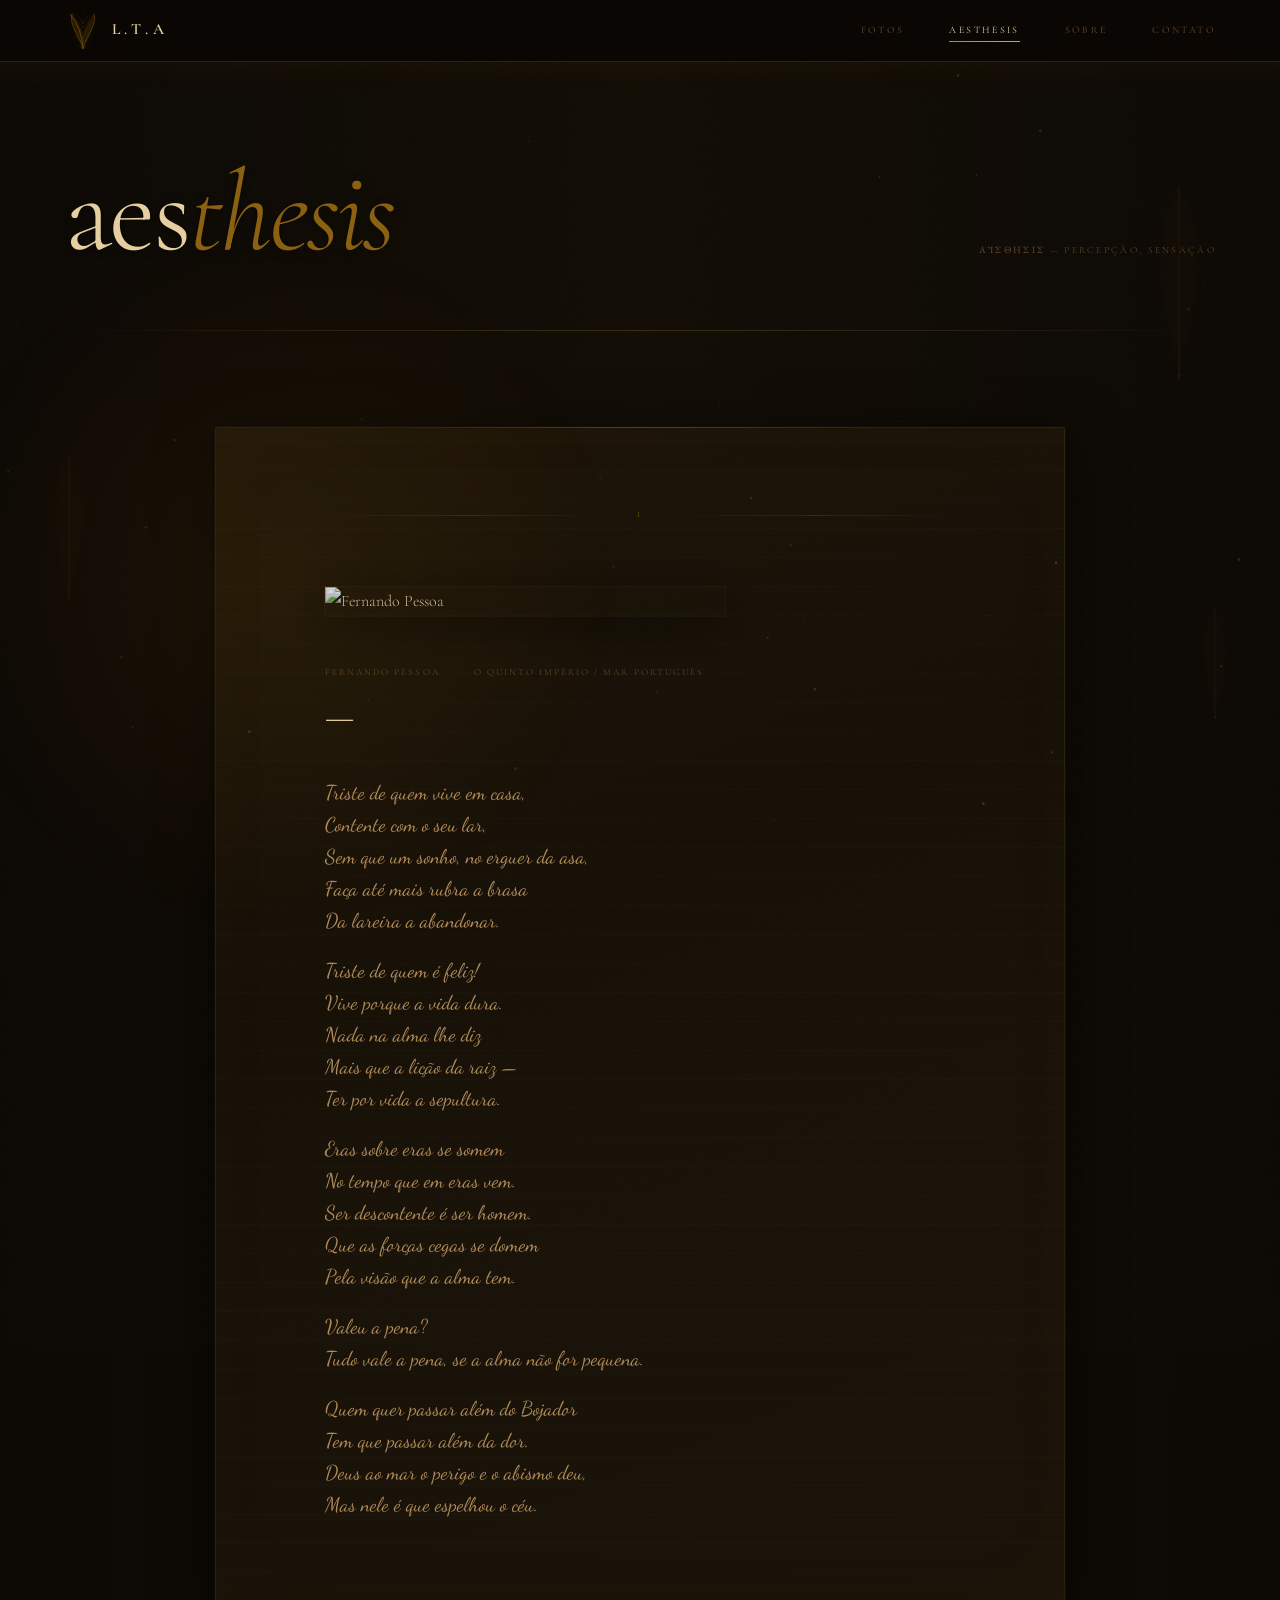
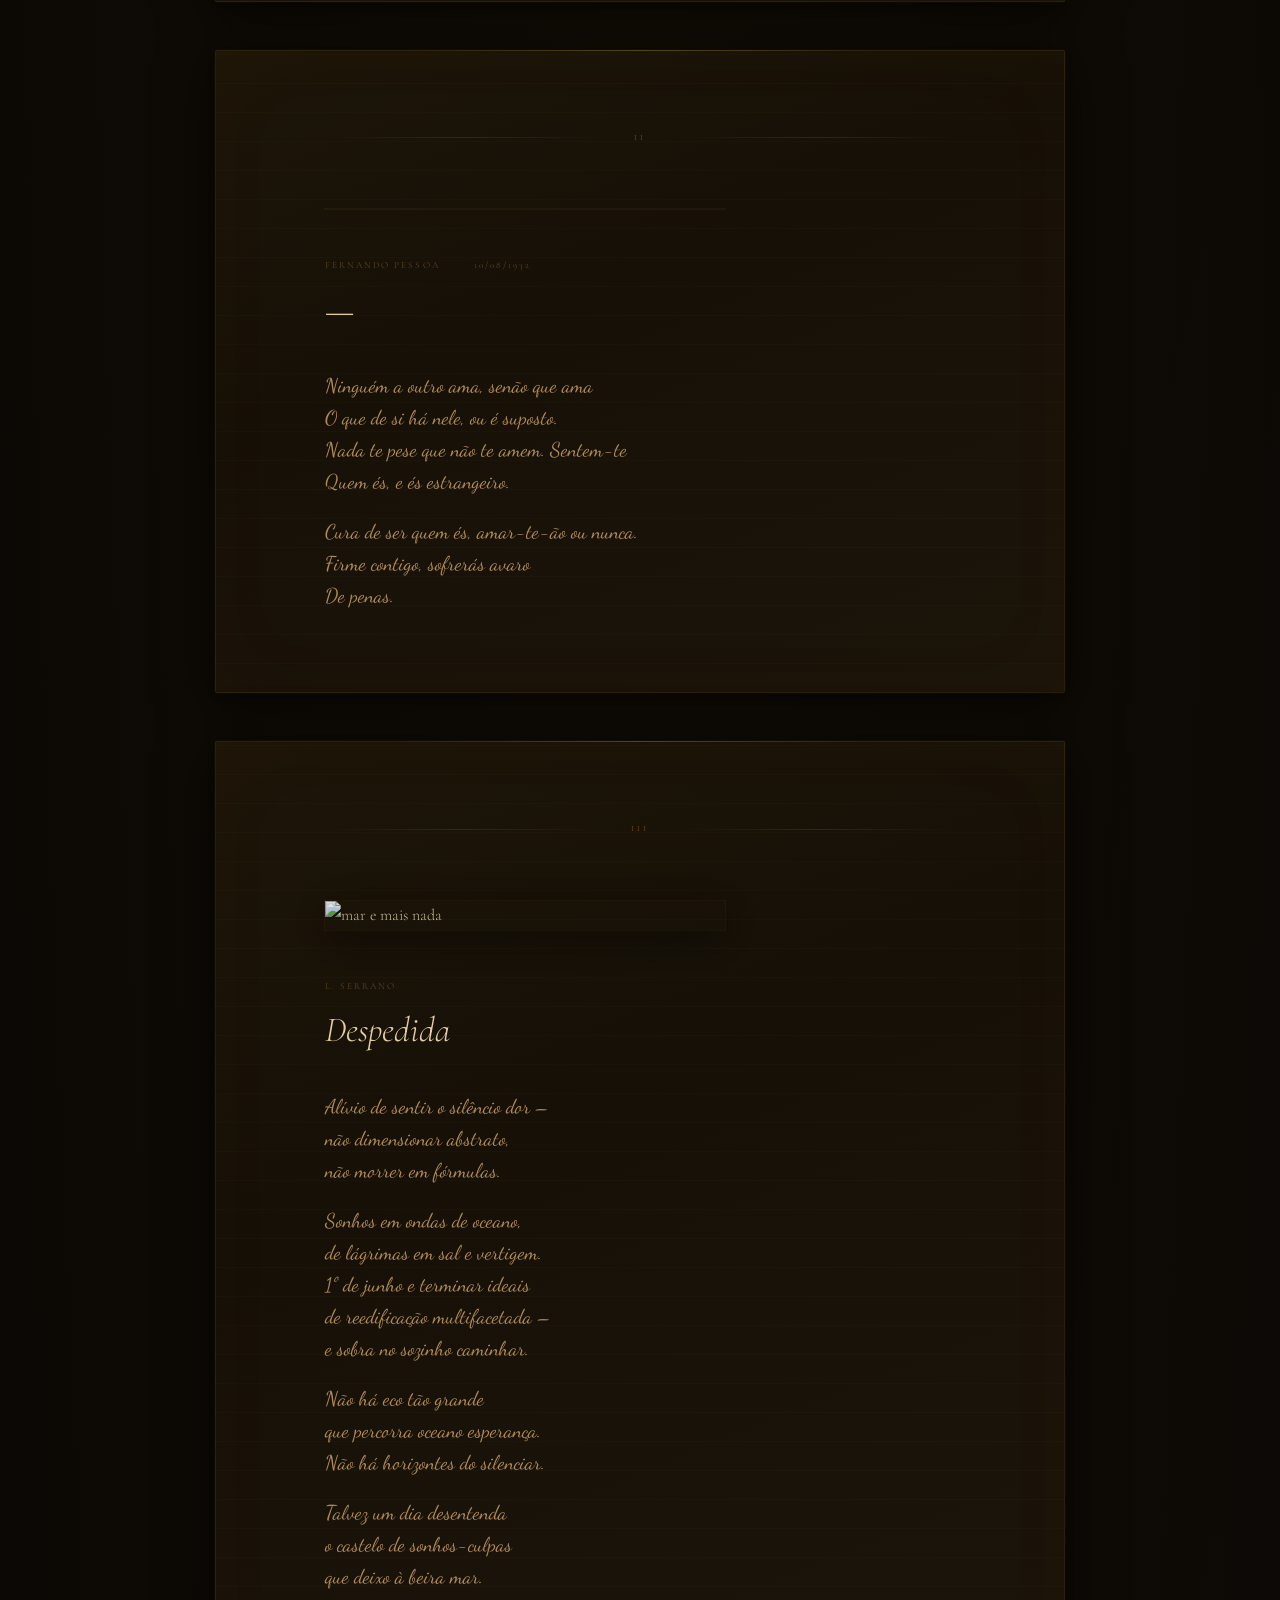
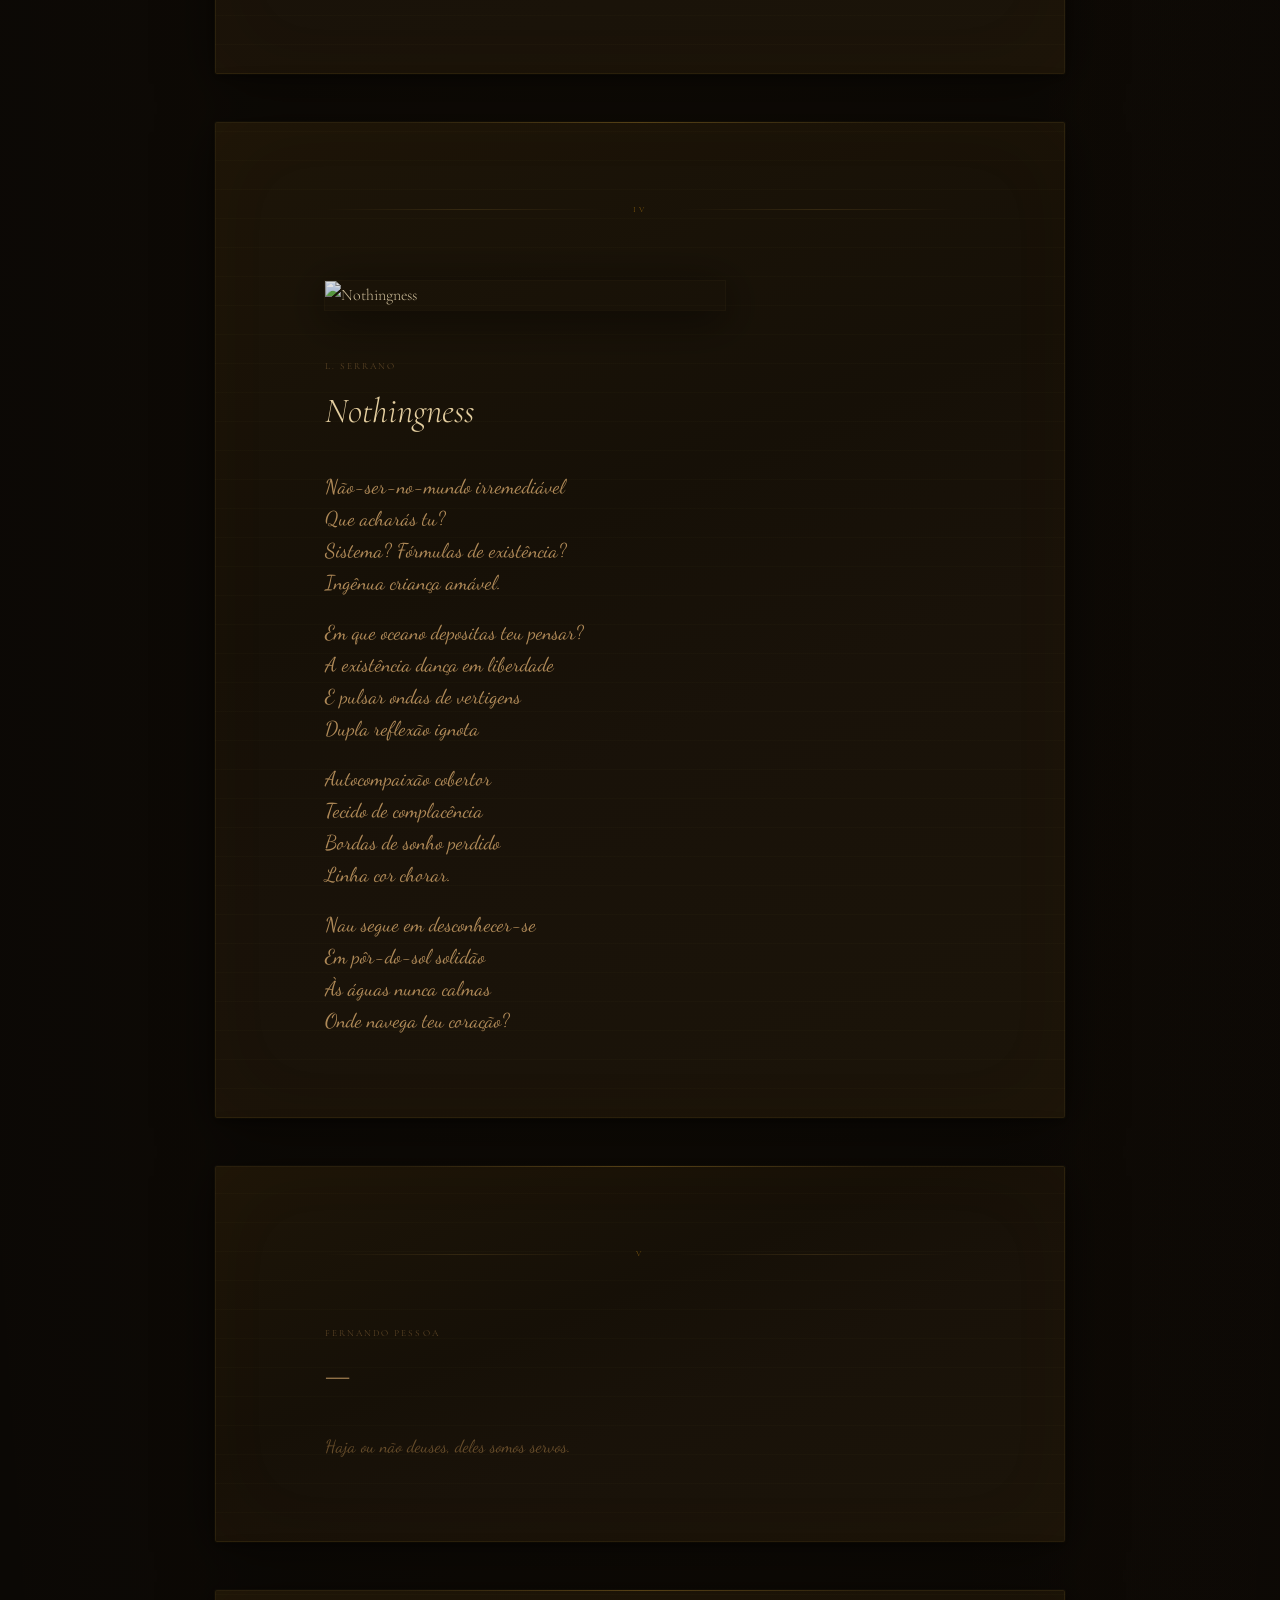
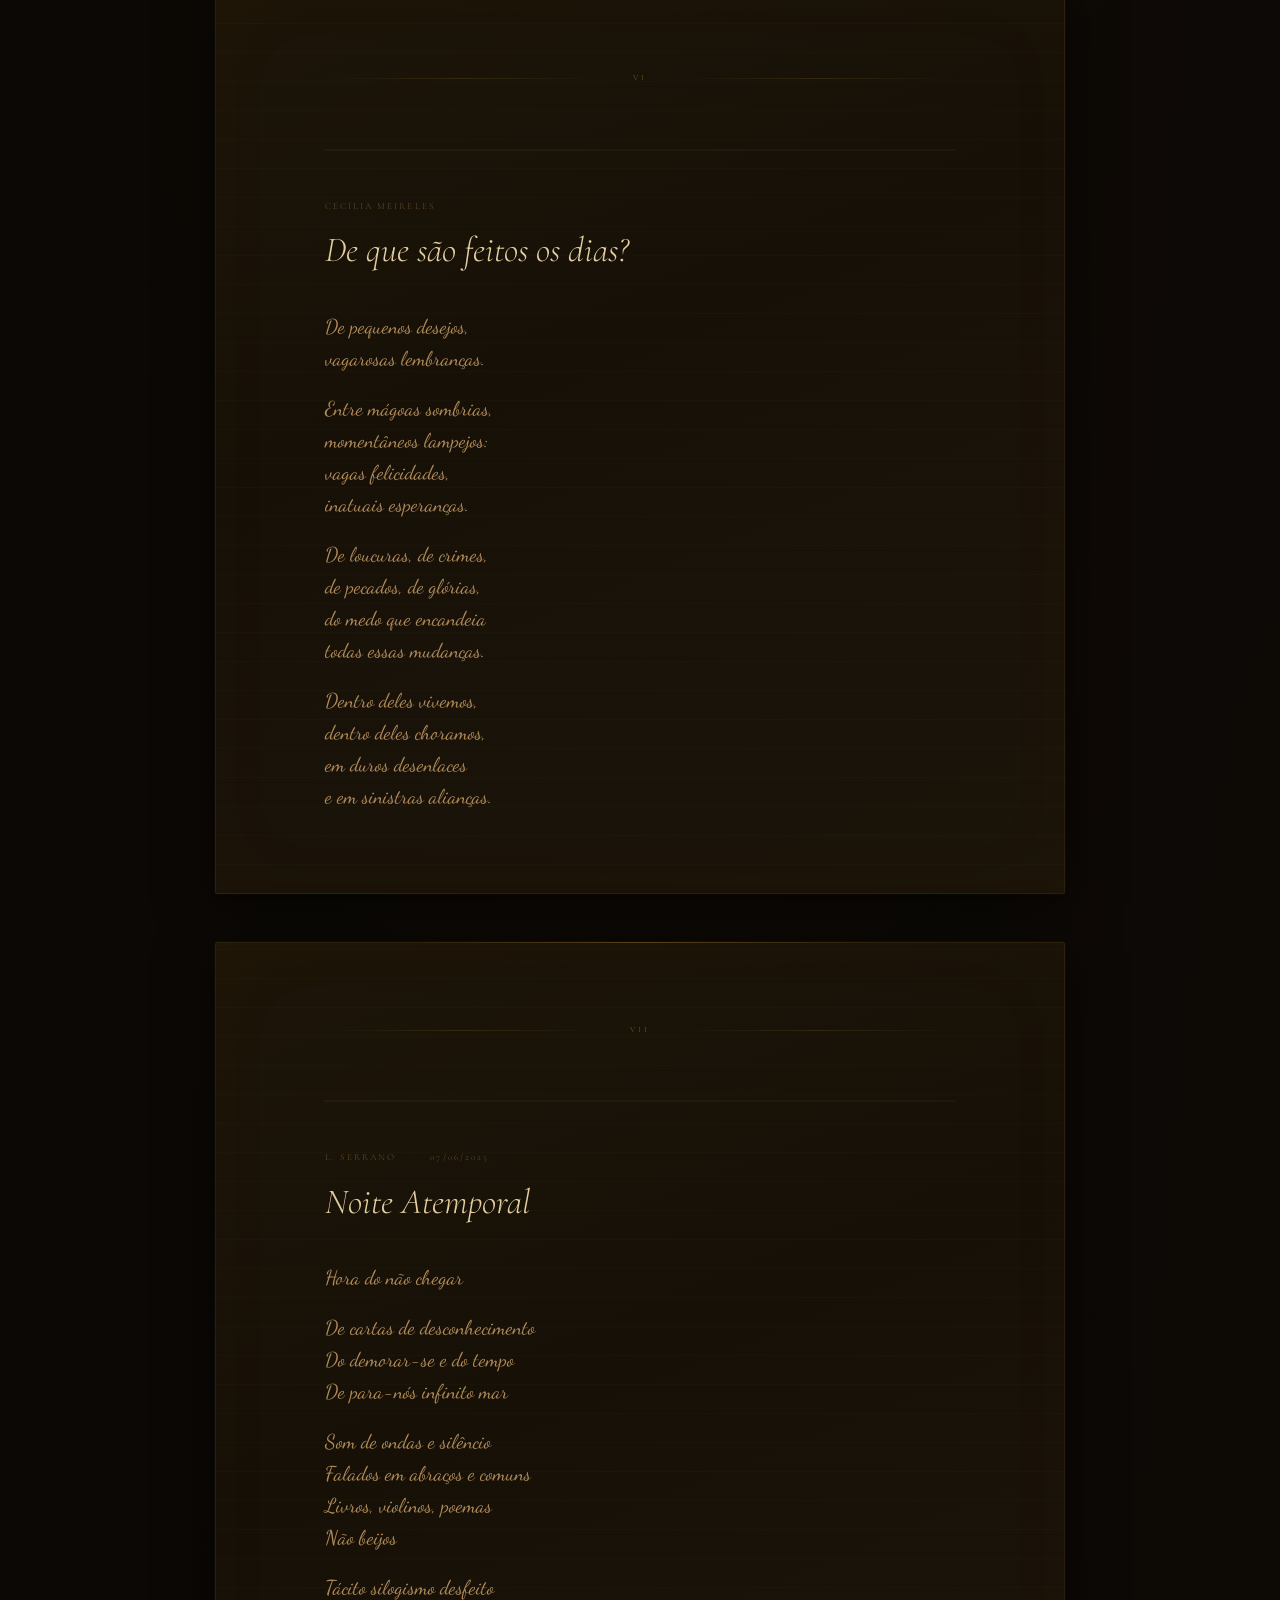
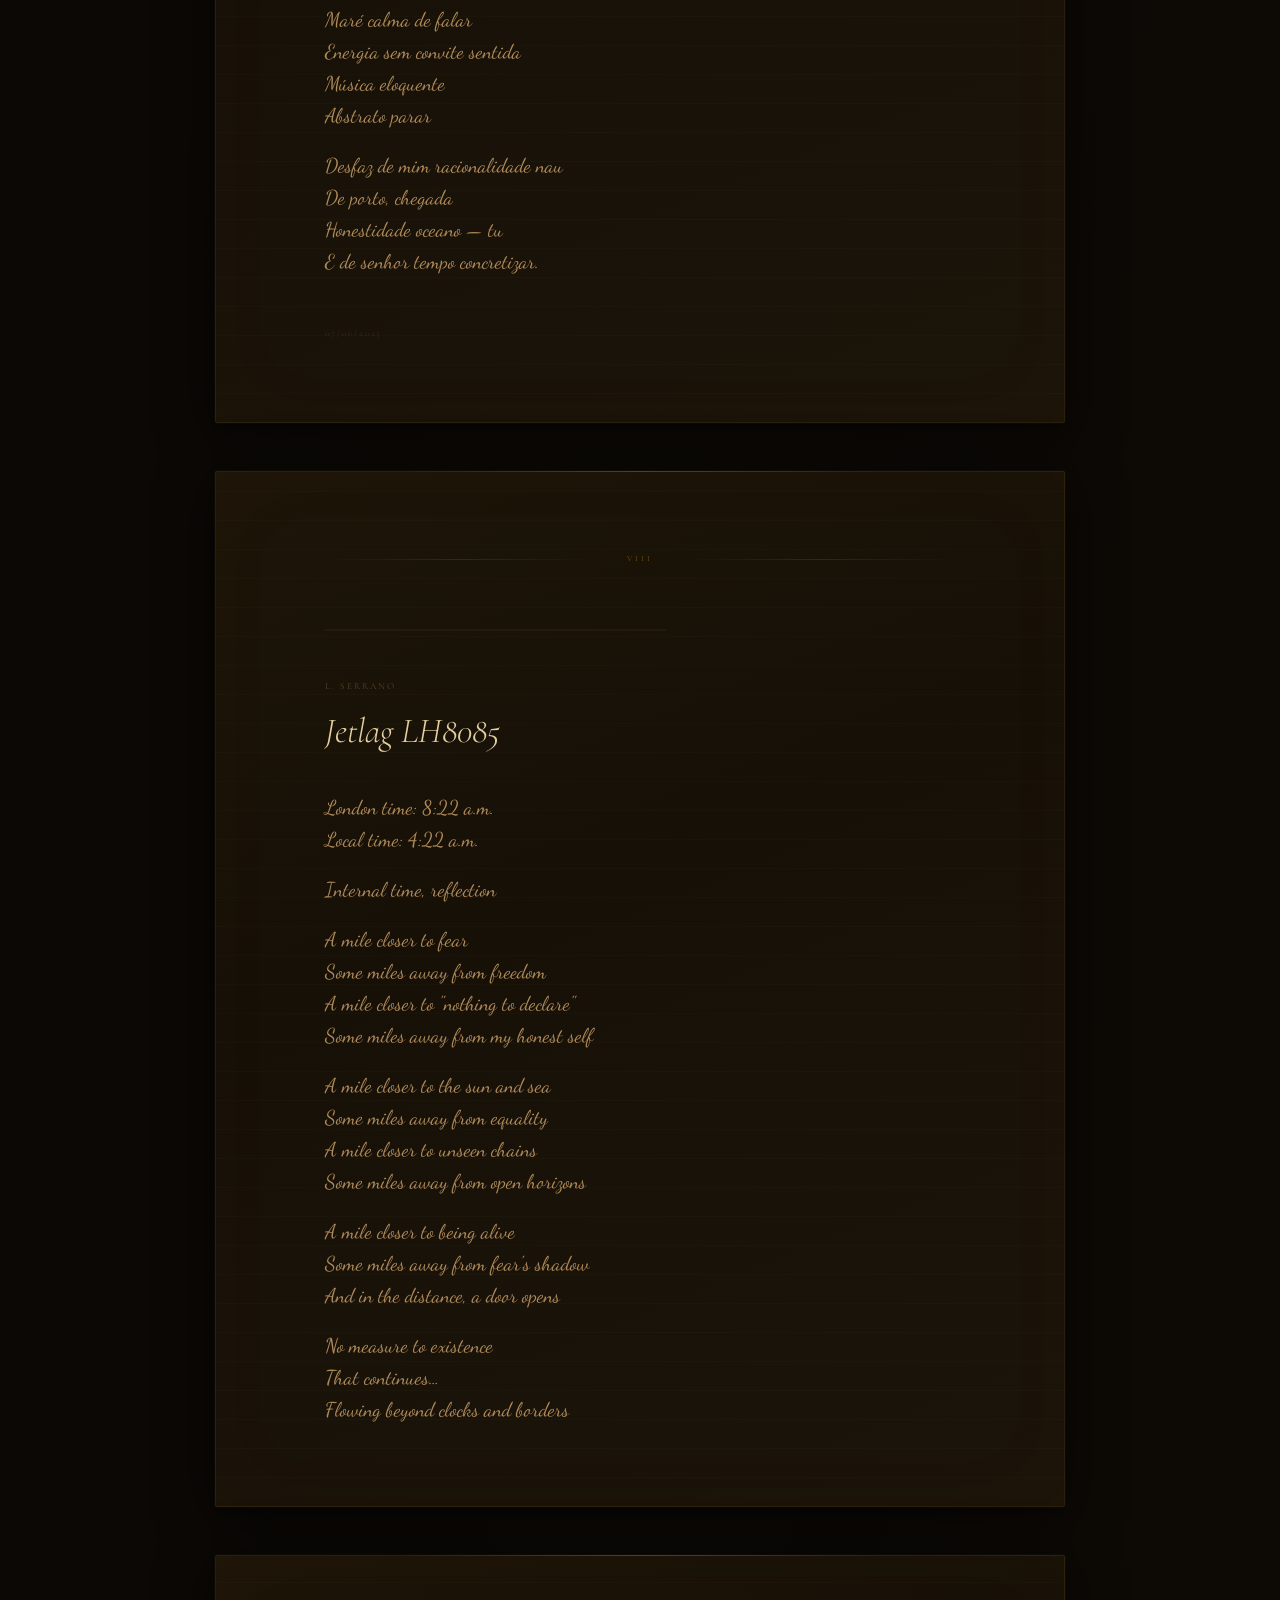
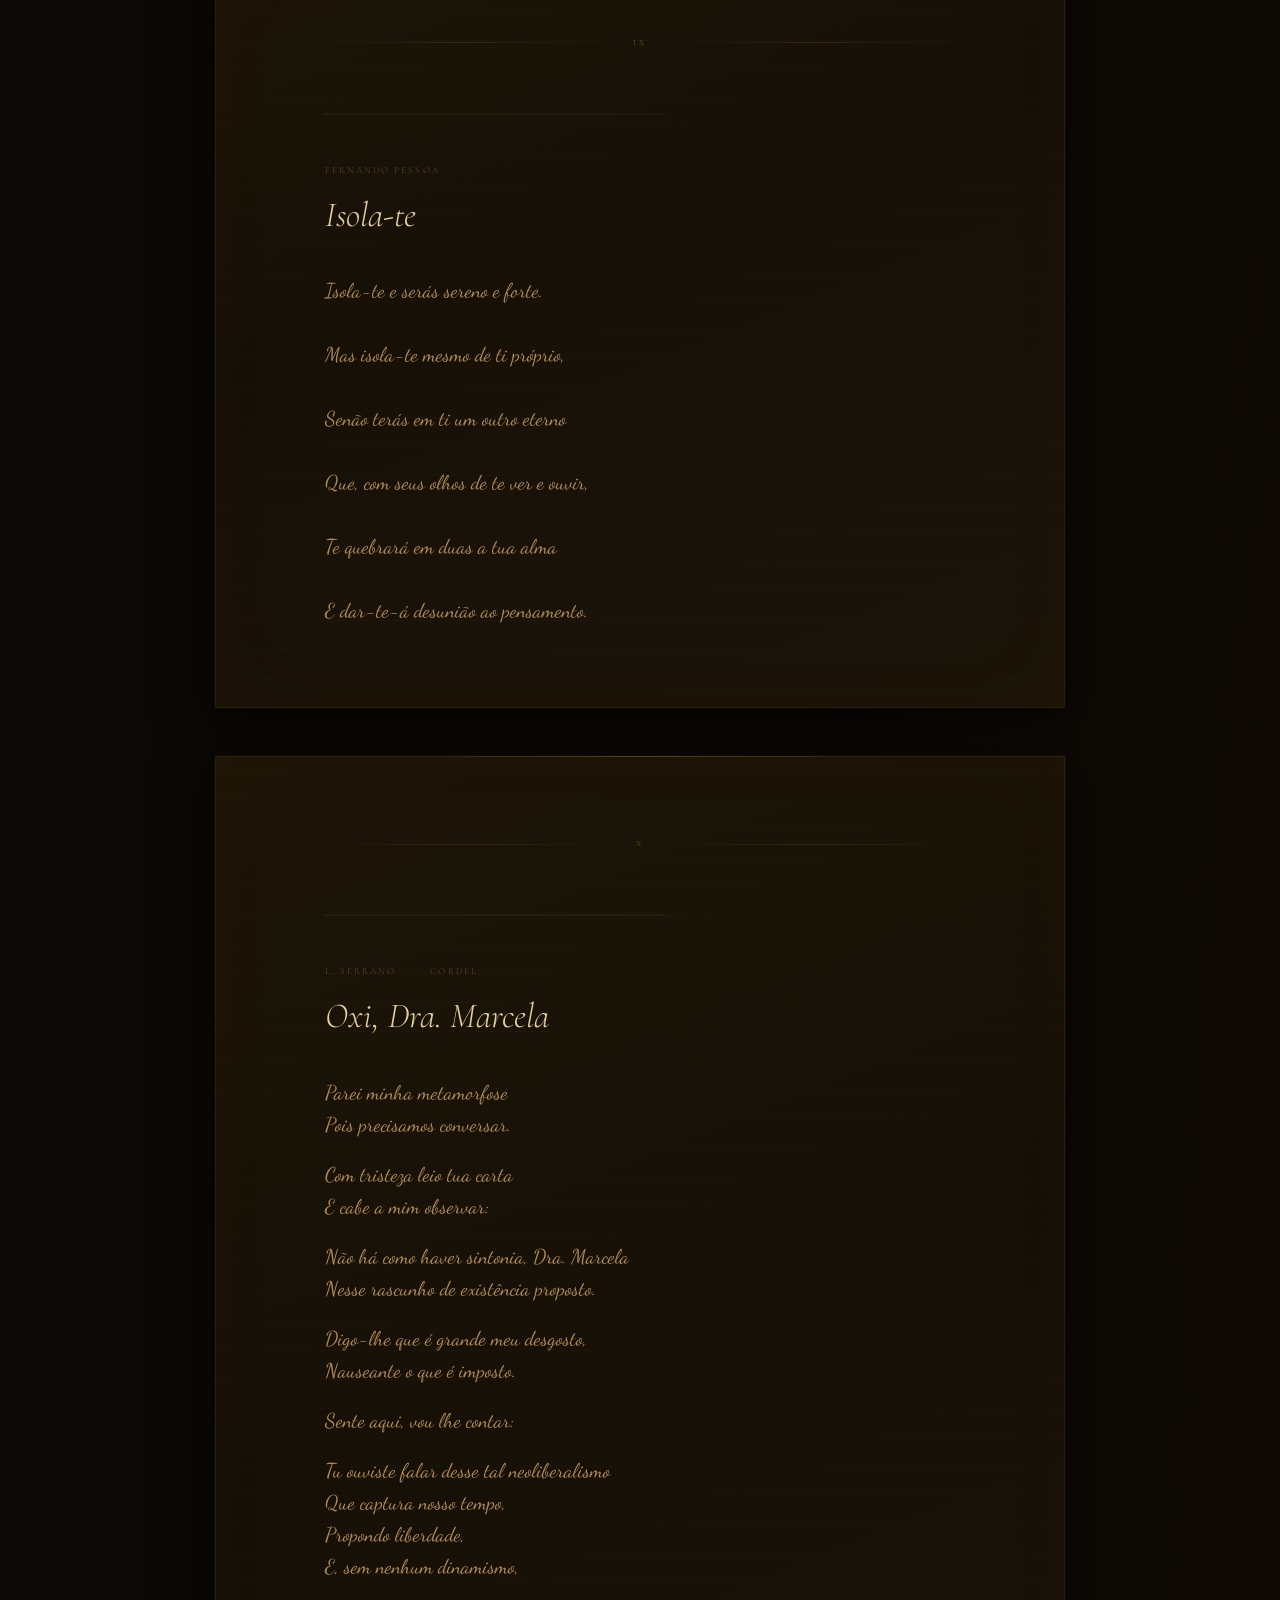
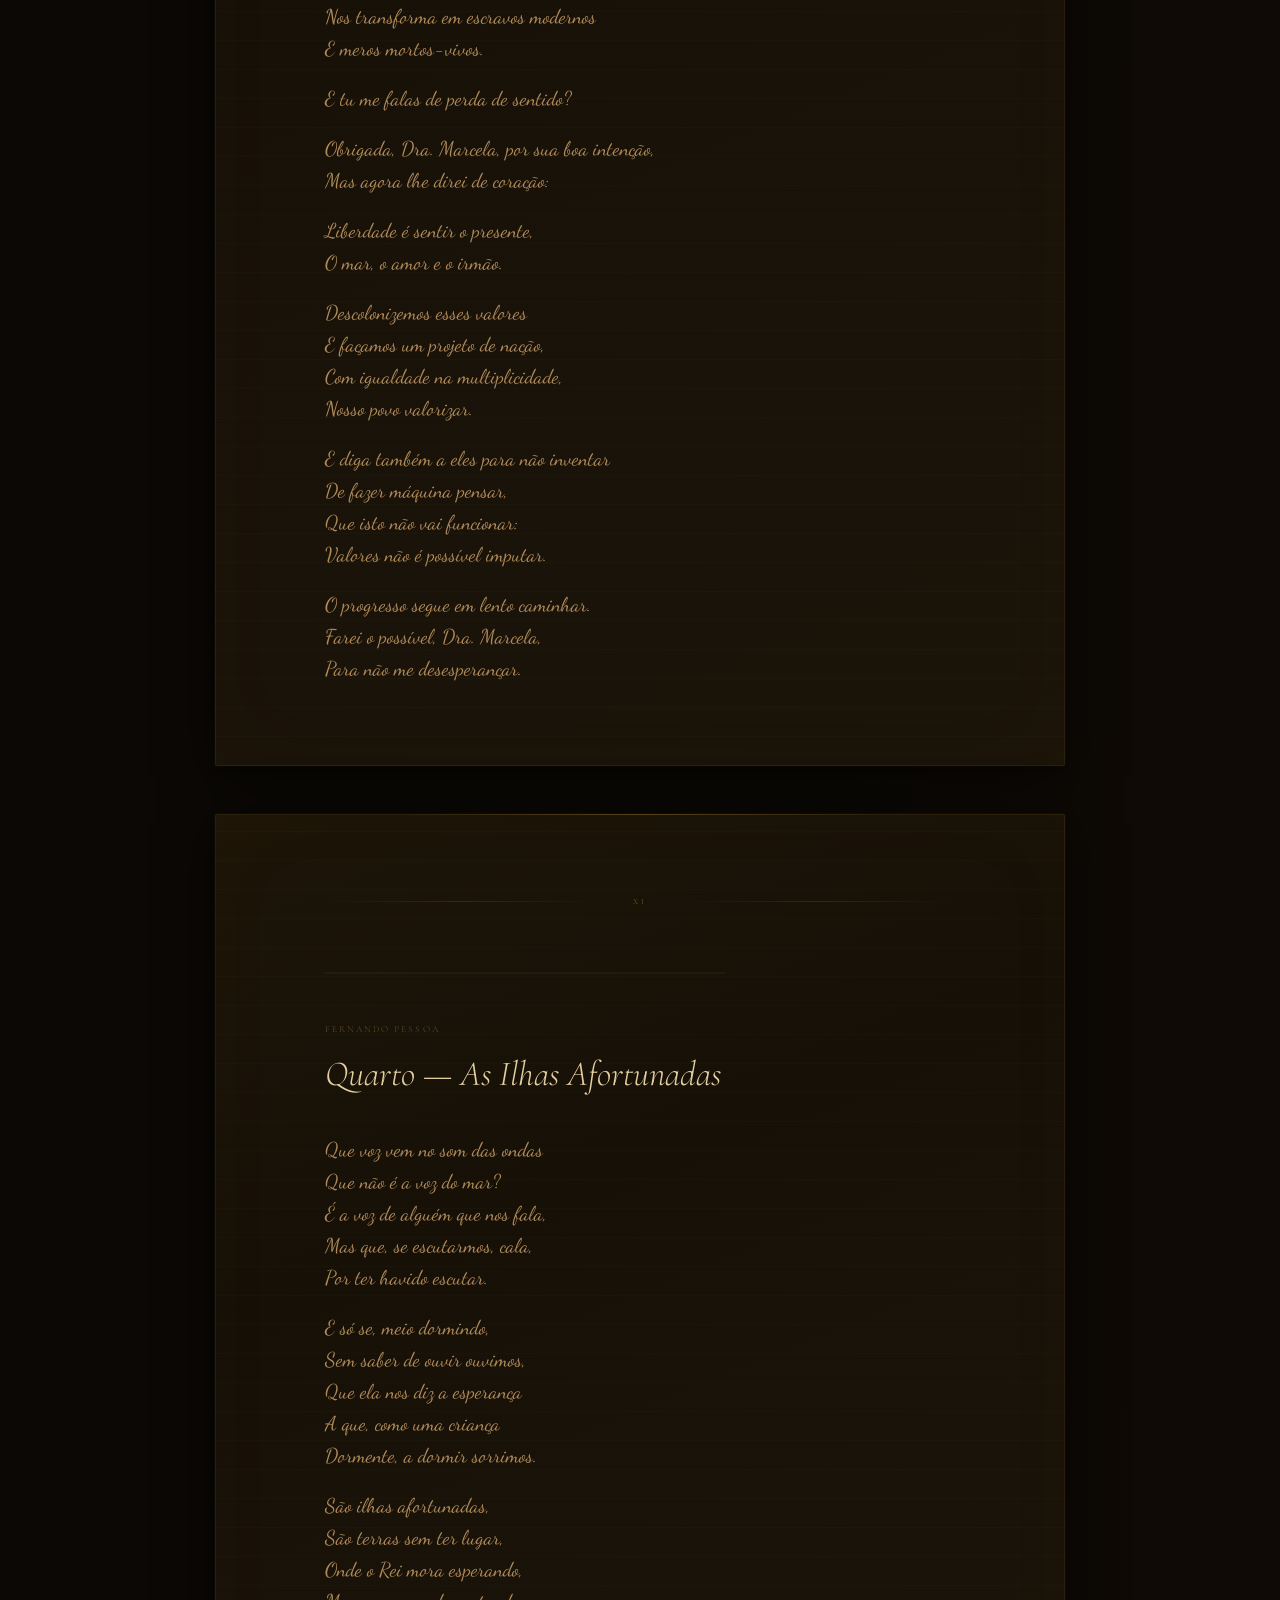
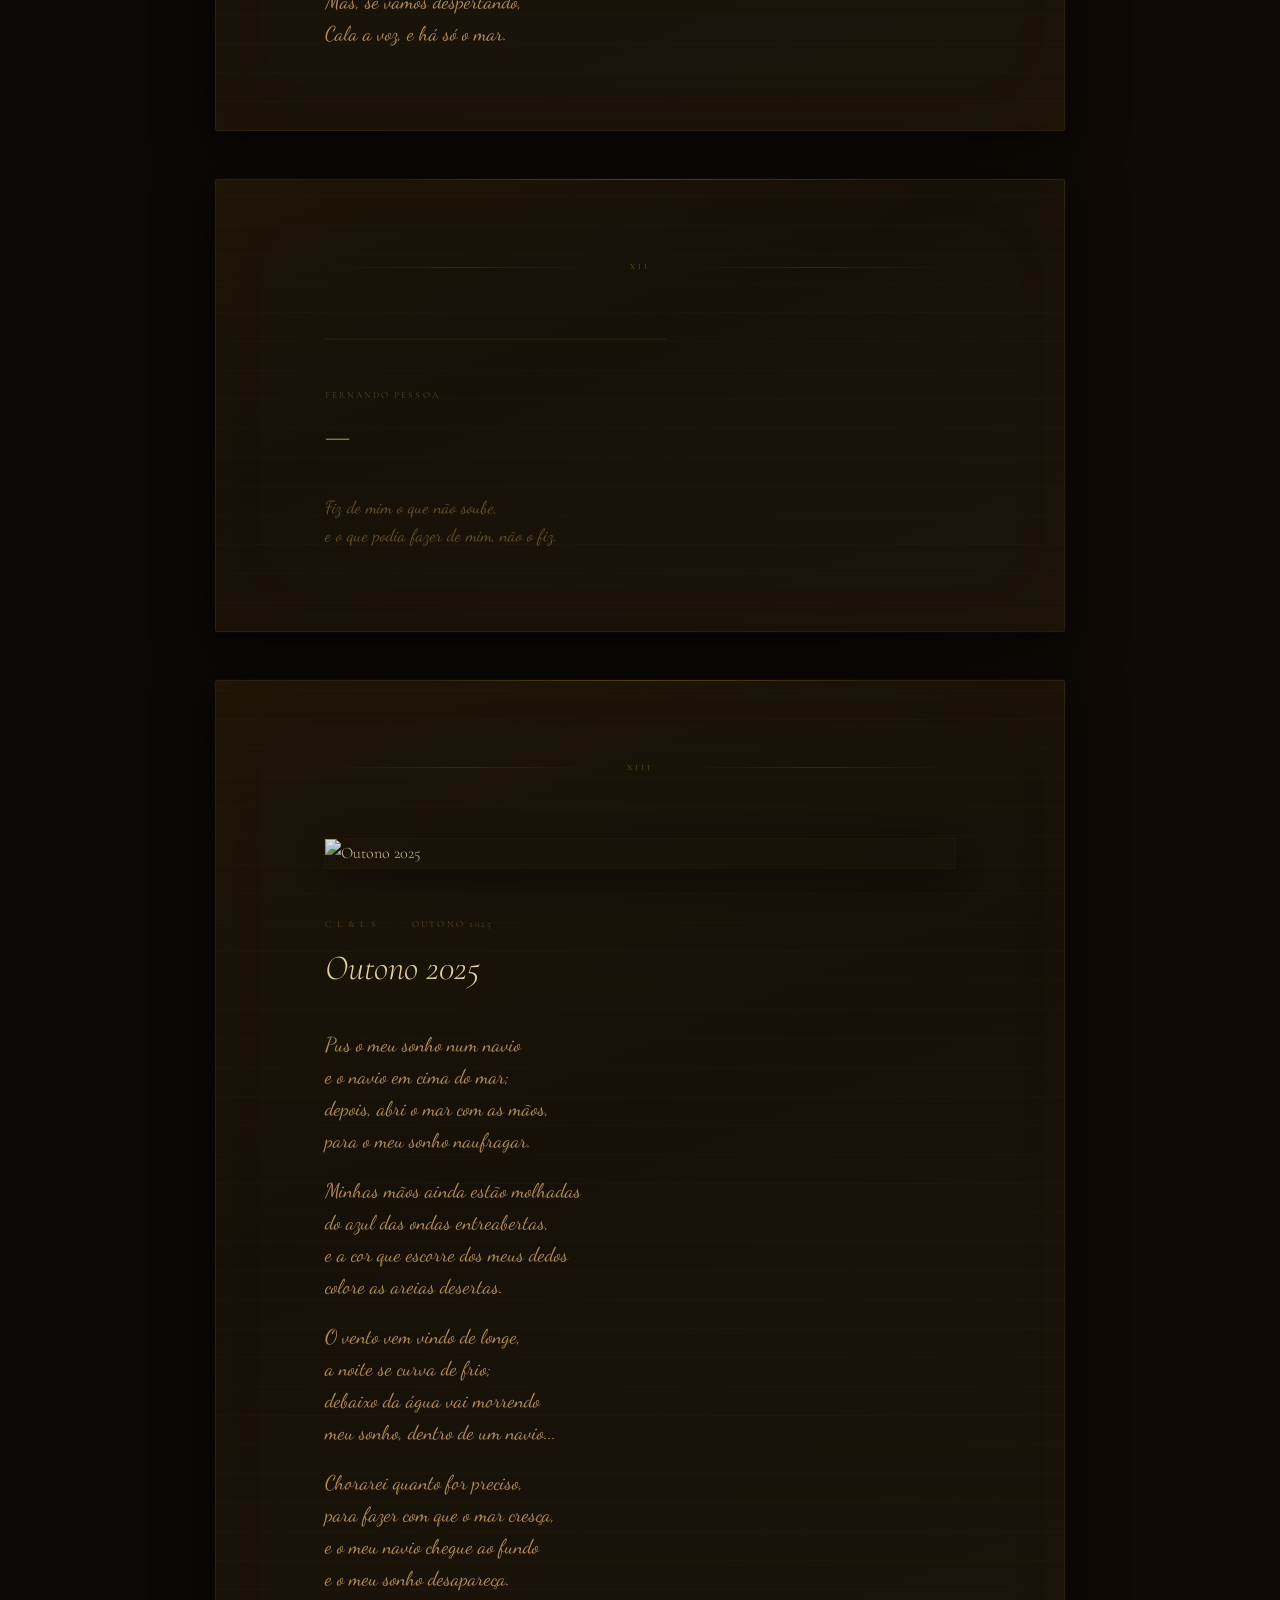
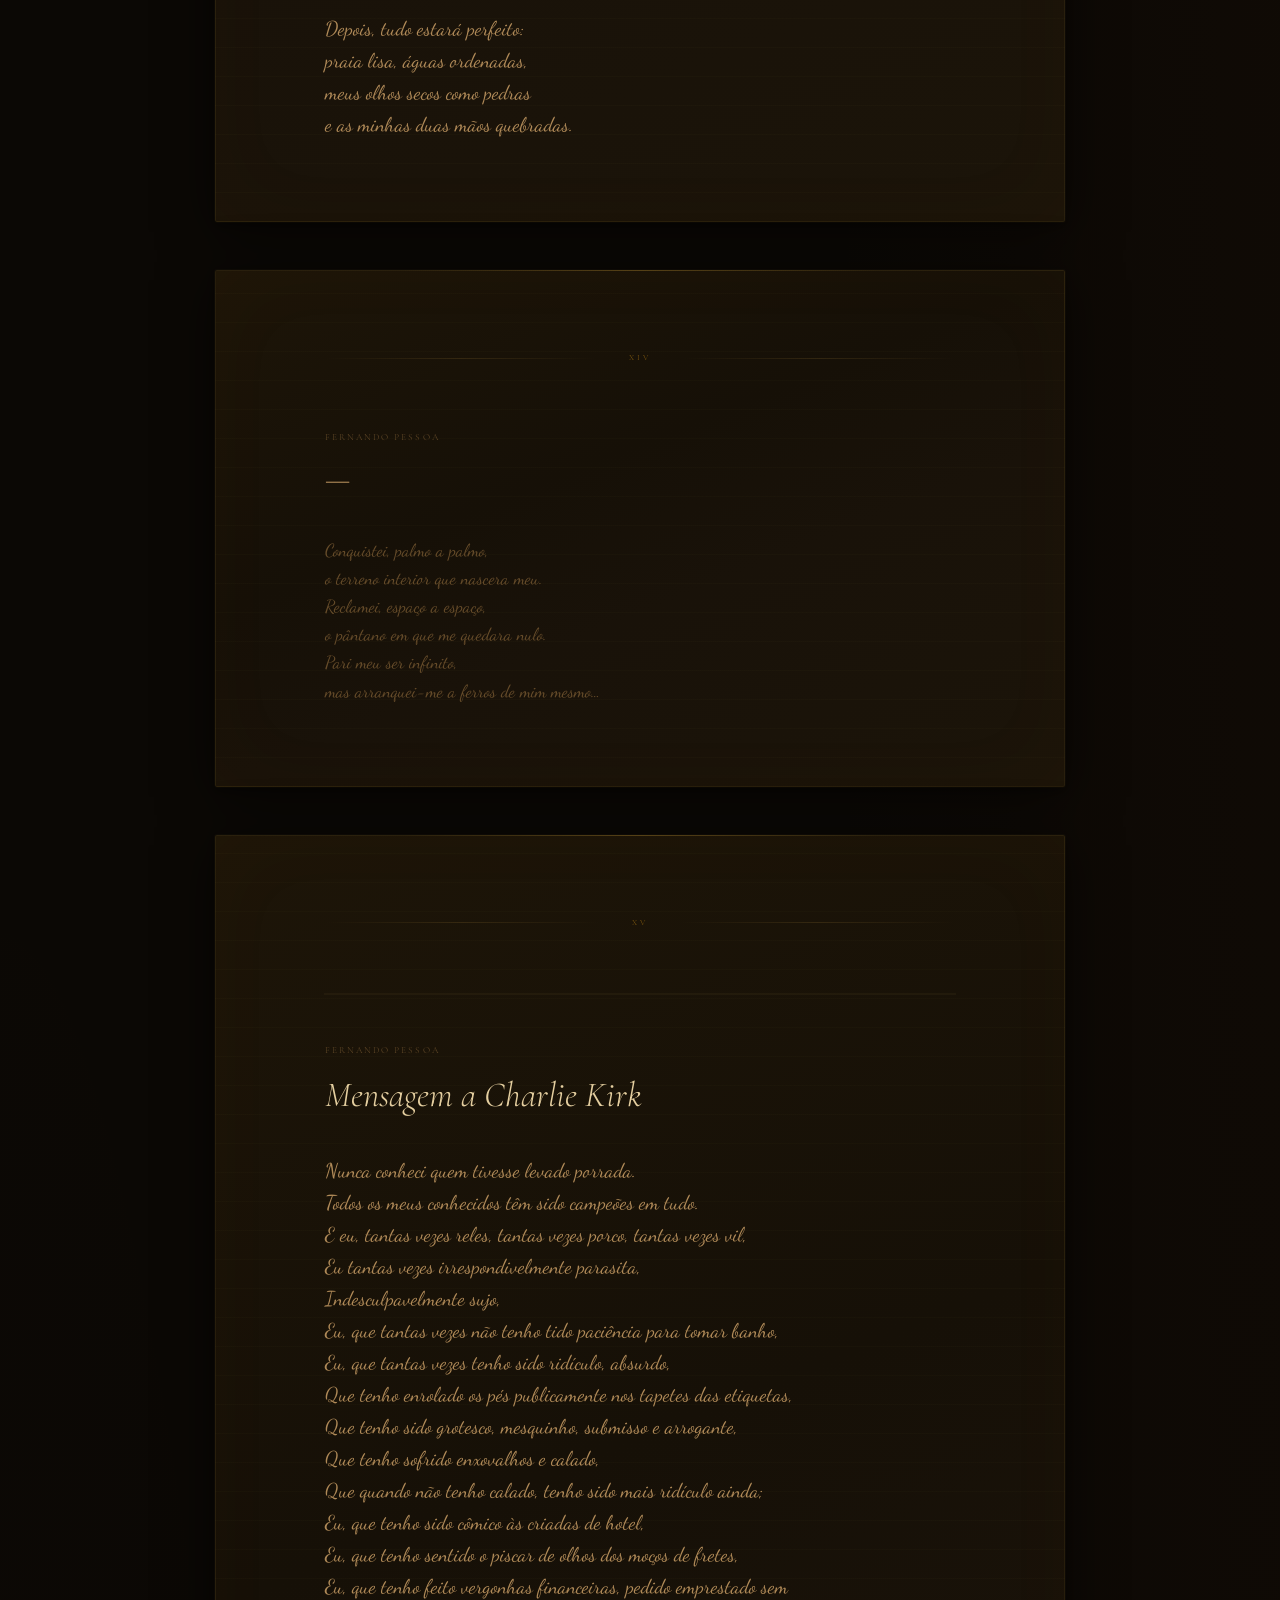
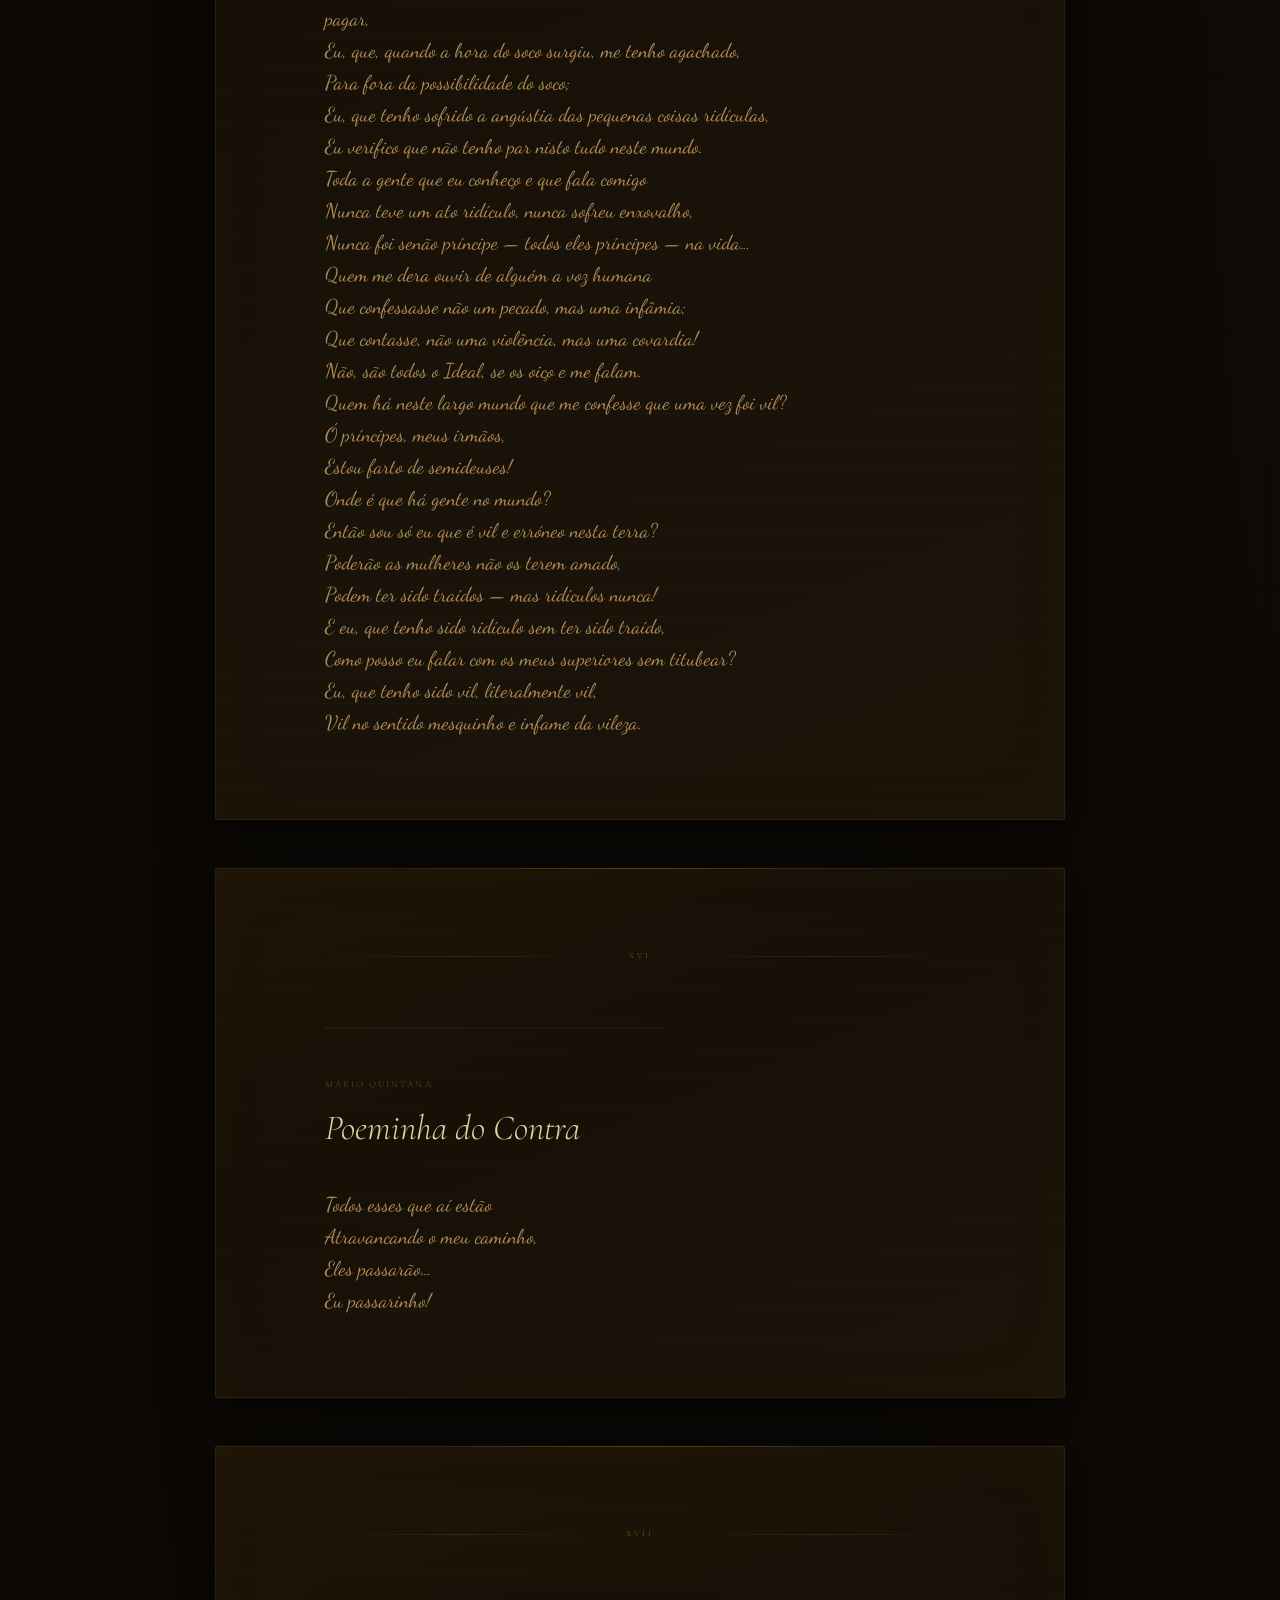
==== commit cadb7d81: "Redesign: Dutch Golden Age atmospheric visual system Complete visual overhaul to a dark chiaroscuro " ====
--- a/aesthesis.html
+++ b/aesthesis.html
@@ -7,7 +7,7 @@
   <title>Aesthesis — Luyza T.A</title>
   <link rel="preconnect" href="https://fonts.googleapis.com">
   <link rel="preconnect" href="https://fonts.gstatic.com" crossorigin>
-  <link href="https://fonts.googleapis.com/css2?family=Cormorant+Garamond:ital,wght@0,300;0,400;0,600;1,300;1,400;1,600&family=Dancing+Script:wght@400;600;700&family=Inter:wght@300;400;500&display=swap" rel="stylesheet">
+  <link href="https://fonts.googleapis.com/css2?family=Cormorant+Garamond:ital,wght@0,300;0,400;0,600;1,300;1,400;1,600&family=EB+Garamond:ital,wght@0,400;0,500;1,400;1,500&family=Dancing+Script:wght@400;600;700&display=swap" rel="stylesheet">
   <link rel="stylesheet" href="css/style.css">
 </head>
 <body>
--- a/css/style.css
+++ b/css/style.css
@@ -1,149 +1,206 @@
 /* ============================================================
-   LUYZA T.A — FOTOGRAFIA
-   Design system: dark, minimalist, abstract, literary
+   LUYZA T.A — AESTHESIS
+   Dutch Golden Age × Poetic Digital Philosophy
+   Chiaroscuro · Candlelight · Aged Parchment · Timeless
    ============================================================ */
 
-/* ── Tokens ─────────────────────────────────────────────── */
+/* ── Design Tokens ─────────────────────────────────────────── */
 :root {
-  --bg:          #f5ede0;
-  --bg-2:        #ede0cc;
-  --bg-card:     #f8f1e6;
-  --line:        #ddd0b8;
-  --line-soft:   #e6dccb;
-
-  --text:        #3a2212;
-  --text-2:      #7d5e3c;
-  --text-3:      #cfc0a0;
-
-  --accent:      #8c6535;
-  --accent-dim:  #b08858;
-
-  --font-serif:  'Cormorant Garamond', Georgia, 'Times New Roman', serif;
-  --font-sans:   'Inter', system-ui, -apple-system, sans-serif;
-
-  --nav-h:       60px;
+  --bg:          #0b0805;
+  --bg-2:        #110d07;
+  --bg-3:        #171009;
+  --bg-card:     #1b130a;
+  --bg-warm:     #201608;
+
+  --line:        rgba(185, 145, 58, 0.08);
+  --line-warm:   rgba(195, 152, 65, 0.16);
+  --line-glow:   rgba(200, 158, 68, 0.32);
+
+  --text:        #e5cfA0;
+  --text-2:      #b08a58;
+  --text-3:      #664c2a;
+  --text-dim:    rgba(229, 207, 160, 0.06);
+
+  --accent:      #c4880f;
+  --accent-dim:  #8a6010;
+  --accent-hot:  #dea02a;
+  --accent-bg:   rgba(196, 136, 15, 0.06);
+
+  --glow-1:      rgba(196, 136, 15, 0.05);
+  --glow-2:      rgba(196, 136, 15, 0.10);
+  --glow-3:      rgba(196, 136, 15, 0.20);
+
+  --font-serif:  'Cormorant Garamond', 'EB Garamond', Georgia, serif;
+  --font-script: 'Dancing Script', cursive;
+
+  --nav-h:  62px;
+  --pad-x:  clamp(1.5rem, 5vw, 4rem);
+
   --ease:        cubic-bezier(0.25, 0.1, 0.25, 1);
   --ease-out:    cubic-bezier(0, 0, 0.2, 1);
+  --ease-slow:   cubic-bezier(0.16, 1, 0.3, 1);
   --ease-in-out: cubic-bezier(0.4, 0, 0.2, 1);
 }
 
-/* ── Reset ───────────────────────────────────────────────── */
+/* ── Reset ──────────────────────────────────────────────────── */
 *, *::before, *::after { box-sizing: border-box; margin: 0; padding: 0; }
 html { scroll-behavior: smooth; font-size: 16px; }
+
 body {
-  background: var(--bg);
+  background-color: var(--bg);
+  background-image:
+    radial-gradient(ellipse 90% 50% at 50% 0%,   rgba(196,136,15,0.04) 0%, transparent 70%),
+    radial-gradient(ellipse 70% 70% at 0%  100%,  rgba(150, 75, 8, 0.05) 0%, transparent 65%),
+    radial-gradient(ellipse 55% 70% at 100% 50%,  rgba(130, 65, 6, 0.04) 0%, transparent 65%);
   color: var(--text);
-  font-family: var(--font-sans);
+  font-family: var(--font-serif);
   font-weight: 300;
-  line-height: 1.7;
+  line-height: 1.8;
   -webkit-font-smoothing: antialiased;
   -moz-osx-font-smoothing: grayscale;
   overflow-x: hidden;
   min-height: 100vh;
 }
-a { color: inherit; text-decoration: none; }
-img { display: block; max-width: 100%; }
-ul { list-style: none; }
-button { background: none; border: none; cursor: pointer; font: inherit; color: inherit; }
-
-/* ── Grain ───────────────────────────────────────────────── */
+
+a       { color: inherit; text-decoration: none; }
+img     { display: block; max-width: 100%; }
+ul      { list-style: none; }
+button  { background: none; border: none; cursor: pointer; font: inherit; color: inherit; }
+
+/* ── Paper grain ────────────────────────────────────────────── */
 .grain {
   position: fixed;
   inset: -50%;
-  width: 200%;
-  height: 200%;
-  background-image: url("data:image/svg+xml,%3Csvg xmlns='http://www.w3.org/2000/svg'%3E%3Cfilter id='n'%3E%3CfeTurbulence type='fractalNoise' baseFrequency='0.75' numOctaves='4' stitchTiles='stitch'/%3E%3C/filter%3E%3Crect width='100%25' height='100%25' filter='url(%23n)'/%3E%3C/svg%3E");
-  opacity: 0.04;
-  mix-blend-mode: multiply;
+  width: 200%; height: 200%;
+  background-image: url("data:image/svg+xml,%3Csvg xmlns='http://www.w3.org/2000/svg'%3E%3Cfilter id='n'%3E%3CfeTurbulence type='fractalNoise' baseFrequency='0.66' numOctaves='5' stitchTiles='stitch'/%3E%3CfeColorMatrix type='saturate' values='0'/%3E%3C/filter%3E%3Crect width='100%25' height='100%25' filter='url(%23n)' opacity='0.85'/%3E%3C/svg%3E");
+  opacity: 0.048;
+  mix-blend-mode: overlay;
   pointer-events: none;
   z-index: 999;
-  animation: grain-move 8s steps(10) infinite;
-}
-@keyframes grain-move {
-  0%,100% { transform: translate(0, 0); }
-  10%     { transform: translate(-5%, -10%); }
-  20%     { transform: translate(-15%, 5%); }
-  30%     { transform: translate(7%, -25%); }
-  40%     { transform: translate(-5%, 25%); }
-  50%     { transform: translate(-15%, 10%); }
-  60%     { transform: translate(15%, 0%); }
-  70%     { transform: translate(0%, 15%); }
-  80%     { transform: translate(3%, 35%); }
-  90%     { transform: translate(-10%, 10%); }
-}
-
-/* ── Navigation ──────────────────────────────────────────── */
+  animation: grain-drift 14s steps(8) infinite;
+}
+@keyframes grain-drift {
+  0%,100% { transform: translate(0,0); }
+  12%     { transform: translate(-4%,-8%); }
+  25%     { transform: translate(-12%, 5%); }
+  37%     { transform: translate(7%,-22%); }
+  50%     { transform: translate(-4%, 20%); }
+  62%     { transform: translate(-13%, 8%); }
+  75%     { transform: translate(11%, 0%); }
+  87%     { transform: translate(2%, 14%); }
+}
+
+/* ── Dust canvas (injected by JS) ───────────────────────────── */
+#dust-canvas {
+  position: fixed;
+  inset: 0;
+  pointer-events: none;
+  z-index: 3;
+  opacity: 0.7;
+}
+
+/* ── Candlelight glow (injected by JS) ──────────────────────── */
+.candle-glow {
+  position: fixed;
+  width: 700px; height: 700px;
+  border-radius: 50%;
+  background: radial-gradient(circle,
+    rgba(196,136,15,0.07) 0%,
+    rgba(170, 95,10,0.04) 40%,
+    transparent 70%
+  );
+  pointer-events: none;
+  z-index: 1;
+  transform: translate(-50%, -50%);
+  animation: candle-flicker 9s ease-in-out infinite;
+}
+@keyframes candle-flicker {
+  0%,100% { opacity: 0.8; transform: translate(-50%,-50%) scale(1); }
+  18%     { opacity: 1.0; transform: translate(-50%,-50%) scale(1.05); }
+  42%     { opacity: 0.65; transform: translate(-50%,-50%) scale(0.97); }
+  63%     { opacity: 0.9; transform: translate(-50%,-50%) scale(1.03); }
+  81%     { opacity: 0.72; transform: translate(-50%,-50%) scale(0.99); }
+}
+
+/* ── Navigation ─────────────────────────────────────────────── */
 nav {
   position: fixed;
   top: 0; left: 0; right: 0;
-  z-index: 100;
+  z-index: 500;
   height: var(--nav-h);
   display: flex;
   align-items: center;
   justify-content: space-between;
-  padding: 0 3rem;
-  border-bottom: 1px solid var(--line);
-  background: rgba(245, 237, 224, 0.93);
-  backdrop-filter: blur(16px);
-  -webkit-backdrop-filter: blur(16px);
+  padding: 0 var(--pad-x);
+  border-bottom: 1px solid var(--line-warm);
+  background: rgba(9, 6, 3, 0.93);
+  backdrop-filter: blur(22px) saturate(1.5);
+  -webkit-backdrop-filter: blur(22px) saturate(1.5);
+}
+nav::after {
+  content: '';
+  position: absolute;
+  bottom: -28px; left: 0; right: 0;
+  height: 28px;
+  background: linear-gradient(to bottom, rgba(196,136,15,0.035), transparent);
+  pointer-events: none;
 }
 
 .nav-brand {
   font-family: var(--font-serif);
-  font-size: 1.05rem;
+  font-size: 0.98rem;
   font-weight: 600;
-  letter-spacing: 0.25em;
+  letter-spacing: 0.3em;
   color: var(--text);
-  transition: color 0.3s var(--ease);
+  transition: color 0.4s var(--ease);
   display: flex;
   align-items: center;
-  gap: 0.55rem;
-}
-.nav-brand:hover { color: var(--accent); }
+  gap: 0.6rem;
+}
+.nav-brand:hover { color: var(--accent-hot); }
 
 .nav-feather {
-  width: 42px;
-  height: 42px;
+  width: 38px; height: 38px;
   flex-shrink: 0;
   color: var(--accent);
-  opacity: 0.82;
-  transition: opacity 0.3s var(--ease), transform 0.4s var(--ease-out), color 0.3s var(--ease);
+  opacity: 0.72;
+  transition: opacity 0.4s, transform 0.55s var(--ease-slow), color 0.4s;
   transform-origin: bottom center;
+  filter: drop-shadow(0 0 5px rgba(196,136,15,0.25));
 }
 .nav-brand:hover .nav-feather {
   opacity: 1;
-  color: var(--accent);
-  transform: rotate(-8deg) scale(1.08);
+  transform: rotate(-10deg) scale(1.12);
+  filter: drop-shadow(0 0 12px rgba(220,160,30,0.45));
 }
 
 .nav-links {
   display: flex;
-  gap: 2.5rem;
+  gap: 2.8rem;
   align-items: center;
 }
 .nav-links a {
-  font-size: 0.7rem;
+  font-size: 0.62rem;
   font-weight: 400;
-  letter-spacing: 0.18em;
-  text-transform: uppercase;
-  color: var(--text-2);
-  transition: color 0.3s var(--ease);
+  letter-spacing: 0.24em;
+  text-transform: uppercase;
+  color: var(--text-3);
+  transition: color 0.38s var(--ease);
   position: relative;
 }
 .nav-links a::after {
   content: '';
   position: absolute;
-  bottom: -2px; left: 0; right: 100%;
+  bottom: -3px; left: 0; right: 100%;
   height: 1px;
-  background: var(--accent);
-  transition: right 0.35s var(--ease-out);
-}
-.nav-links a:hover,
-.nav-links a.active { color: var(--text); }
+  background: linear-gradient(to right, var(--accent), var(--accent-hot));
+  transition: right 0.45s var(--ease-slow);
+}
+.nav-links a:hover      { color: var(--text-2); }
+.nav-links a.active     { color: var(--text); }
 .nav-links a:hover::after,
 .nav-links a.active::after { right: 0; }
 
-/* Mobile nav toggle */
 .nav-toggle {
   display: none;
   flex-direction: column;
@@ -152,100 +209,143 @@
 }
 .nav-toggle span {
   display: block;
-  width: 22px;
-  height: 1px;
-  background: var(--text-2);
-  transition: all 0.3s var(--ease);
+  width: 22px; height: 1px;
+  background: var(--text-3);
+  transition: all 0.35s var(--ease);
 }
 .nav-toggle.open span:first-child { transform: rotate(45deg) translate(4px, 4px); }
-.nav-toggle.open span:last-child  { transform: rotate(-45deg) translate(4px, -4px); }
-
-/* ── Page wrapper ────────────────────────────────────────── */
+.nav-toggle.open span:last-child  { transform: rotate(-45deg) translate(4px,-4px); }
+
+/* ── Page wrapper ───────────────────────────────────────────── */
 .page {
   padding-top: var(--nav-h);
   min-height: 100vh;
-}
-.page-enter {
-  animation: page-in 0.8s var(--ease-out) both;
-}
+  position: relative;
+}
+.page-enter { animation: page-in 1.1s var(--ease-slow) both; }
 @keyframes page-in {
-  from { opacity: 0; transform: translateY(12px); }
+  from { opacity: 0; transform: translateY(14px); }
   to   { opacity: 1; transform: translateY(0); }
 }
 
-/* ── Section label ───────────────────────────────────────── */
+/* ── Atmospheric section divider ────────────────────────────── */
+.atm-divider {
+  position: relative;
+  height: 1px;
+  background: transparent;
+  overflow: visible;
+  margin: 0;
+}
+.atm-divider::before {
+  content: '';
+  position: absolute;
+  left: var(--pad-x); right: var(--pad-x); top: 0;
+  height: 1px;
+  background: linear-gradient(to right,
+    transparent,
+    var(--line-warm),
+    rgba(200,158,68,0.28),
+    var(--line-warm),
+    transparent
+  );
+}
+.atm-divider::after {
+  content: '';
+  position: absolute;
+  left: 0; right: 0; top: -10px;
+  height: 20px;
+  background: radial-gradient(ellipse 55% 100% at 50% 50%,
+    rgba(196,136,15,0.04), transparent);
+}
+
+/* ── Section label ──────────────────────────────────────────── */
 .section-label {
   display: flex;
   align-items: baseline;
-  gap: 1rem;
-  margin-bottom: 3rem;
+  gap: 1.2rem;
+  margin-bottom: 3.5rem;
 }
 .section-label .num {
-  font-size: 0.65rem;
-  letter-spacing: 0.15em;
-  color: var(--text-3);
-  font-family: var(--font-sans);
+  font-size: 0.58rem;
+  letter-spacing: 0.18em;
+  color: var(--text-3);
 }
 .section-label .name {
-  font-size: 0.65rem;
-  letter-spacing: 0.2em;
-  text-transform: uppercase;
-  color: var(--text-2);
-}
-
-/* ── Section CTA ─────────────────────────────────────────── */
+  font-size: 0.58rem;
+  letter-spacing: 0.25em;
+  text-transform: uppercase;
+  color: var(--text-3);
+}
+
+/* ── Section CTA ────────────────────────────────────────────── */
 .section-cta {
   display: inline-flex;
   align-items: center;
-  gap: 0.75rem;
-  font-size: 0.72rem;
-  letter-spacing: 0.18em;
-  text-transform: uppercase;
-  color: var(--text-2);
-  margin-top: 3rem;
-  transition: color 0.3s var(--ease), gap 0.3s var(--ease);
-}
-.section-cta:hover { color: var(--accent); gap: 1.25rem; }
-
-/* ── Thin divider ────────────────────────────────────────── */
-.divider {
-  border: none;
-  border-top: 1px solid var(--line);
-  margin: 5rem 0;
-}
-
-/* ── Ambient glow ────────────────────────────────────────── */
+  gap: 0.8rem;
+  font-size: 0.65rem;
+  letter-spacing: 0.22em;
+  text-transform: uppercase;
+  color: var(--text-3);
+  margin-top: 3.5rem;
+  transition: color 0.4s var(--ease), gap 0.45s var(--ease-slow);
+  position: relative;
+}
+.section-cta::after {
+  content: '';
+  position: absolute;
+  bottom: -5px; left: 0; right: 0;
+  height: 1px;
+  background: var(--line-warm);
+  transform: scaleX(0);
+  transform-origin: left;
+  transition: transform 0.5s var(--ease-slow);
+}
+.section-cta:hover { color: var(--accent-hot); gap: 1.4rem; }
+.section-cta:hover::after { transform: scaleX(1); }
+
+/* ── Ambient glow helper ────────────────────────────────────── */
 .ambient {
   position: absolute;
   border-radius: 50%;
-  filter: blur(80px);
+  filter: blur(90px);
   pointer-events: none;
 }
 
-/* ── Footer ──────────────────────────────────────────────── */
+/* ── Footer ─────────────────────────────────────────────────── */
 footer {
-  border-top: 1px solid var(--line);
-  padding: 2.5rem 3rem;
+  padding: 3rem var(--pad-x);
   display: flex;
   align-items: center;
   justify-content: space-between;
   margin-top: 8rem;
+  position: relative;
+}
+footer::before {
+  content: '';
+  position: absolute;
+  top: 0; left: var(--pad-x); right: var(--pad-x);
+  height: 1px;
+  background: linear-gradient(to right,
+    transparent, var(--line-warm), rgba(200,158,68,0.22), var(--line-warm), transparent);
 }
 .footer-name {
   font-family: var(--font-serif);
   font-size: 0.85rem;
-  letter-spacing: 0.1em;
-  color: var(--text-2);
+  font-style: italic;
+  letter-spacing: 0.14em;
+  color: var(--text-3);
 }
 .footer-copy {
-  font-size: 0.65rem;
-  letter-spacing: 0.12em;
-  color: var(--text-3);
+  font-size: 0.58rem;
+  letter-spacing: 0.14em;
+  color: var(--text-3);
+  opacity: 0.45;
   text-align: right;
+  line-height: 1.9;
 }
 
 /* ================================================================
-   INDEX — HERO
+   HERO
    ================================================================ */
 .hero {
   position: relative;
@@ -253,167 +353,260 @@
   display: flex;
   flex-direction: column;
   justify-content: center;
-  padding: 0 3rem;
+  padding: 0 var(--pad-x);
   overflow: hidden;
 }
 
+/* Layered atmospheric depth */
+.hero::before {
+  content: '';
+  position: absolute; inset: 0;
+  background:
+    radial-gradient(ellipse 55% 65% at 12% 62%,  rgba(196,130,15,0.10) 0%, transparent 65%),
+    radial-gradient(ellipse 70% 45% at 88% 18%,  rgba(155, 78, 8, 0.07) 0%, transparent 70%),
+    radial-gradient(ellipse 40% 75% at 50% 100%, rgba( 95, 45, 5, 0.12) 0%, transparent 58%);
+  pointer-events: none;
+  z-index: 0;
+}
+
+/* Painterly edge vignette */
+.hero::after {
+  content: '';
+  position: absolute; inset: 0;
+  background:
+    linear-gradient(to bottom, rgba(8,5,2,0.55) 0%, transparent 18%, transparent 78%, rgba(8,5,2,0.65) 100%),
+    linear-gradient(to right,  rgba(8,5,2,0.32) 0%, transparent 18%, transparent 82%, rgba(8,5,2,0.32) 100%);
+  pointer-events: none;
+  z-index: 1;
+}
+
 .hero-ambient-1 {
-  width: 500px; height: 500px;
-  bottom: -100px; right: -100px;
-  background: radial-gradient(circle, rgba(122, 79, 30, 0.06) 0%, transparent 70%);
+  width: 620px; height: 620px;
+  bottom: -160px; right: -160px;
+  background: radial-gradient(circle, rgba(196,128,15,0.09) 0%, transparent 65%);
 }
 .hero-ambient-2 {
-  width: 300px; height: 300px;
-  top: 20%; left: -80px;
-  background: radial-gradient(circle, rgba(122, 79, 30, 0.04) 0%, transparent 70%);
+  width: 420px; height: 420px;
+  top: 8%; left: -110px;
+  background: radial-gradient(circle, rgba(175, 95,10,0.06) 0%, transparent 65%);
+}
+.hero-ambient-3 {
+  width: 320px; height: 220px;
+  top: 32%; left: 38%;
+  background: radial-gradient(ellipse, rgba(196,140,15,0.04) 0%, transparent 70%);
+  animation: ambient-breathe 18s ease-in-out infinite alternate;
+}
+@keyframes ambient-breathe {
+  from { transform: translate(0,0); opacity: 0.55; }
+  to   { transform: translate(28px,-18px); opacity: 1; }
 }
 
 .hero-inner {
-  max-width: 900px;
+  max-width: 1020px;
+  position: relative;
+  z-index: 4;
 }
 
 .hero-meta {
   display: flex;
   align-items: center;
-  gap: 0.75rem;
-  margin-bottom: 3rem;
+  gap: 0.85rem;
+  margin-bottom: 4rem;
+  font-size: 0.6rem;
+  letter-spacing: 0.28em;
+  color: var(--text-3);
+  text-transform: uppercase;
+}
+.hero-meta-dot {
+  width: 3px; height: 3px;
+  border-radius: 50%;
+  background: var(--accent-dim);
+  opacity: 0.55;
+  flex-shrink: 0;
+}
+
+.hero-title {
+  display: flex;
+  flex-direction: column;
+  line-height: 0.9;
+  font-family: var(--font-serif);
+  font-weight: 300;
+  font-size: clamp(5.5rem, 15vw, 13rem);
+  color: var(--text);
+  letter-spacing: -0.03em;
+  margin-bottom: 4rem;
+  text-shadow:
+    0 0 100px rgba(196,136,15,0.06),
+    0 2px 6px rgba(0,0,0,0.6);
+}
+.hero-title .indent {
+  padding-left: clamp(2.5rem, 6vw, 6rem);
+  font-style: italic;
+  color: var(--text-2);
+}
+
+.hero-name-block {
+  display: flex;
+  align-items: center;
+  gap: 2rem;
+}
+.hero-line-accent {
+  width: 56px; height: 1px;
+  background: linear-gradient(to right, transparent, var(--accent-dim));
+  flex-shrink: 0;
+}
+.hero-name {
   font-size: 0.65rem;
-  letter-spacing: 0.2em;
-  color: var(--text-3);
-}
-
-.hero-title {
-  display: flex;
-  flex-direction: column;
-  line-height: 0.92;
-  font-family: var(--font-serif);
-  font-weight: 300;
-  font-size: clamp(5rem, 14vw, 12rem);
-  color: var(--text);
-  letter-spacing: -0.02em;
-  margin-bottom: 3.5rem;
-}
-.hero-title .indent { padding-left: clamp(2rem, 5vw, 5rem); font-style: italic; }
-
-.hero-name-block {
-  display: flex;
-  align-items: center;
-  gap: 1.5rem;
-}
-.hero-line-accent {
-  width: 48px;
-  height: 1px;
-  background: var(--accent-dim);
-  flex-shrink: 0;
-}
-.hero-name {
-  font-size: 0.72rem;
-  letter-spacing: 0.22em;
-  text-transform: uppercase;
-  color: var(--text-2);
+  letter-spacing: 0.3em;
+  text-transform: uppercase;
+  color: var(--text-3);
+  font-style: italic;
 }
 
 .hero-scroll {
   position: absolute;
-  bottom: 2.5rem;
-  left: 3rem;
+  bottom: 2.8rem; left: var(--pad-x);
   display: flex;
   flex-direction: column;
   align-items: center;
-  gap: 0.75rem;
-  font-size: 0.6rem;
-  letter-spacing: 0.2em;
-  text-transform: uppercase;
-  color: var(--text-3);
+  gap: 0.8rem;
+  font-size: 0.52rem;
+  letter-spacing: 0.26em;
+  text-transform: uppercase;
+  color: var(--text-3);
+  opacity: 0.5;
+  z-index: 4;
 }
 .scroll-line {
-  width: 1px;
-  height: 48px;
-  background: linear-gradient(to bottom, var(--text-3), transparent);
-  animation: scroll-pulse 2.5s ease-in-out infinite;
+  width: 1px; height: 52px;
+  background: linear-gradient(to bottom, var(--accent-dim), transparent);
+  animation: scroll-pulse 3.2s ease-in-out infinite;
 }
 @keyframes scroll-pulse {
-  0%, 100% { opacity: 1; transform: scaleY(1); }
-  50%       { opacity: 0.4; transform: scaleY(0.7); }
-}
-
-/* ── Index: Photo preview ─────────────────────────────────── */
+  0%,100% { opacity: 0.75; transform: scaleY(1); }
+  50%      { opacity: 0.25; transform: scaleY(0.6); }
+}
+
+/* ================================================================
+   PHOTO PREVIEW — Index
+   ================================================================ */
 .preview-section {
-  padding: 6rem 3rem;
-  border-top: 1px solid var(--line);
+  padding: 7rem var(--pad-x);
+  position: relative;
+}
+.preview-section::before {
+  content: '';
+  position: absolute;
+  top: 0; left: var(--pad-x); right: var(--pad-x);
+  height: 1px;
+  background: linear-gradient(to right,
+    transparent, var(--line-warm), rgba(200,158,68,0.22), var(--line-warm), transparent);
 }
 
 .preview-grid {
   display: grid;
   grid-template-columns: 2fr 1fr;
-  gap: 2px;
-}
+  gap: 3px;
+}
+
 .preview-photo {
   position: relative;
   overflow: hidden;
   cursor: pointer;
   aspect-ratio: 3 / 2;
+  background: var(--bg-card);
 }
 .preview-photo.large {
   grid-row: span 2;
   aspect-ratio: auto;
 }
-.photo-placeholder {
-  position: absolute;
-  inset: 0;
-  background: hsl(var(--hue, 30deg), var(--sat, 8%), 80%);
-  transition: transform 0.7s var(--ease-out);
-}
-.preview-photo:hover .photo-placeholder { transform: scale(1.03); }
+
+/* Chiaroscuro vignette */
+.preview-photo::after {
+  content: '';
+  position: absolute; inset: 0;
+  background:
+    radial-gradient(ellipse 100% 100% at 50% 50%,
+      transparent 38%, rgba(6,4,1,0.5) 100%);
+  mix-blend-mode: multiply;
+  pointer-events: none;
+  z-index: 2;
+}
+
 .preview-photo > img {
-  position: absolute;
-  inset: 0;
-  width: 100%;
-  height: 100%;
+  position: absolute; inset: 0;
+  width: 100%; height: 100%;
   object-fit: cover;
-  transition: transform 0.7s var(--ease-out);
-}
-.preview-photo:hover > img { transform: scale(1.03); }
+  transition: transform 1s var(--ease-slow), filter 1s var(--ease);
+  filter: brightness(0.88) contrast(1.06) saturate(0.8);
+}
+.preview-photo:hover > img {
+  transform: scale(1.045);
+  filter: brightness(0.93) contrast(1.09) saturate(0.85);
+}
 
 .photo-info {
   position: absolute;
   bottom: 0; left: 0; right: 0;
-  padding: 1.5rem;
-  background: linear-gradient(to top, rgba(8,8,8,0.85) 0%, transparent 100%);
+  padding: 2rem 1.5rem;
+  background: linear-gradient(to top, rgba(6,4,1,0.90) 0%, transparent 100%);
   display: flex;
   align-items: flex-end;
   justify-content: space-between;
   opacity: 0;
-  transition: opacity 0.4s var(--ease);
+  transition: opacity 0.5s var(--ease);
+  z-index: 3;
 }
 .preview-photo:hover .photo-info { opacity: 1; }
-.photo-num  { font-size: 0.6rem; letter-spacing: 0.15em; color: var(--text-2); }
-.photo-title { font-family: var(--font-serif); font-size: 1.1rem; font-style: italic; color: var(--text); }
-
-/* ── Index: Poem preview ─────────────────────────────────── */
+.photo-num {
+  font-size: 0.52rem; letter-spacing: 0.18em; color: var(--text-3);
+}
+.photo-title {
+  font-family: var(--font-serif);
+  font-size: 1.15rem;
+  font-style: italic;
+  color: var(--text);
+}
+
+/* ================================================================
+   AESTHESIS PREVIEW — Index
+   ================================================================ */
 .aesthesis-section {
-  padding: 6rem 3rem;
-  border-top: 1px solid var(--line);
+  padding: 7rem var(--pad-x);
   display: grid;
   grid-template-columns: 1fr 1fr;
-  gap: 4rem;
+  gap: 5rem;
   align-items: start;
-}
+  position: relative;
+}
+.aesthesis-section::before {
+  content: '';
+  position: absolute;
+  top: 0; left: var(--pad-x); right: var(--pad-x);
+  height: 1px;
+  background: linear-gradient(to right,
+    transparent, var(--line-warm), rgba(200,158,68,0.22), var(--line-warm), transparent);
+}
+
 .aesthesis-section .section-label { margin-bottom: 0; }
-.aesthesis-section > *:first-child {
-  grid-column: 1;
-  align-self: start;
-  padding-top: 0.25rem;
-}
-.aesthesis-section .poem-preview { grid-column: 2; }
-.aesthesis-section .section-cta  { grid-column: 2; }
+.aesthesis-section > *:first-child { grid-column: 1; align-self: start; }
+.aesthesis-section .poem-preview   { grid-column: 2; }
+.aesthesis-section .section-cta    { grid-column: 2; }
 
 /* ================================================================
    FOTOS PAGE
    ================================================================ */
 .page-header {
-  padding: 5rem 3rem 3rem;
-  border-bottom: 1px solid var(--line);
+  padding: 6rem var(--pad-x) 4rem;
+  position: relative;
+}
+.page-header::after {
+  content: '';
+  position: absolute;
+  bottom: 0; left: var(--pad-x); right: var(--pad-x);
+  height: 1px;
+  background: linear-gradient(to right,
+    transparent, var(--line-warm), rgba(200,158,68,0.22), var(--line-warm), transparent);
 }
 .page-header-inner {
   display: flex;
@@ -421,30 +614,32 @@
   justify-content: space-between;
   gap: 2rem;
 }
+
 .page-title {
   font-family: var(--font-serif);
-  font-size: clamp(3.5rem, 8vw, 7rem);
+  font-size: clamp(3.5rem, 9vw, 7.5rem);
   font-weight: 300;
-  line-height: 1;
-  letter-spacing: -0.02em;
-}
-.page-title em { font-style: italic; color: var(--accent); }
+  line-height: 0.95;
+  letter-spacing: -0.025em;
+  color: var(--text);
+  text-shadow: 0 2px 8px rgba(0,0,0,0.5);
+}
+.page-title em { font-style: italic; color: var(--accent-dim); }
 .page-subtitle {
-  font-size: 0.68rem;
-  letter-spacing: 0.18em;
-  text-transform: uppercase;
-  color: var(--text-2);
+  font-size: 0.6rem;
+  letter-spacing: 0.24em;
+  text-transform: uppercase;
+  color: var(--text-3);
   padding-bottom: 0.5rem;
 }
 
-/* Photo grid */
+/* Photo gallery */
 .photo-gallery {
   padding: 3px;
   display: grid;
   grid-template-columns: repeat(3, 1fr);
   gap: 3px;
 }
-
 .photo-item {
   position: relative;
   overflow: hidden;
@@ -452,209 +647,217 @@
   background: var(--bg-card);
   aspect-ratio: 3 / 2;
 }
-.photo-item.wide   { grid-column: span 2; }
-.photo-item.full   { grid-column: span 3; aspect-ratio: 16 / 7; }
-
-.photo-item img,
-.photo-item .photo-fill {
-  position: absolute;
-  inset: 0;
-  width: 100%;
-  height: 100%;
+.photo-item.wide { grid-column: span 2; }
+.photo-item.full { grid-column: span 3; aspect-ratio: 16 / 7; }
+
+.photo-item img {
+  position: absolute;
+  inset: 0; width: 100%; height: 100%;
   object-fit: cover;
-  transition: transform 0.8s var(--ease-out);
-}
-.photo-item:hover img,
-.photo-item:hover .photo-fill { transform: scale(1.04); }
-
-/* Photo fill (placeholder with gradient) */
-.photo-fill {
-  background: hsl(var(--h, 30), var(--s, 6%), 80%);
-}
-
-/* Hover overlay on photo grid */
+  transition: transform 1s var(--ease-slow), filter 1s var(--ease);
+  filter: brightness(0.86) contrast(1.07) saturate(0.78);
+}
+.photo-item:hover img {
+  transform: scale(1.05);
+  filter: brightness(0.92) contrast(1.1) saturate(0.84);
+}
+
+.photo-item::after {
+  content: '';
+  position: absolute; inset: 0;
+  background: radial-gradient(ellipse 100% 100% at 50% 50%,
+    transparent 33%, rgba(6,4,1,0.55) 100%);
+  mix-blend-mode: multiply;
+  pointer-events: none; z-index: 2;
+}
+
 .photo-overlay {
-  position: absolute;
-  inset: 0;
-  background: rgba(8,8,8,0.5);
+  position: absolute; inset: 0;
+  background: linear-gradient(to top, rgba(6,4,1,0.88) 0%, transparent 55%);
   display: flex;
   flex-direction: column;
   justify-content: flex-end;
-  padding: 1.5rem;
+  padding: 1.75rem;
   opacity: 0;
-  transition: opacity 0.4s var(--ease);
+  transition: opacity 0.55s var(--ease);
+  z-index: 3;
 }
 .photo-item:hover .photo-overlay { opacity: 1; }
-.overlay-num   { font-size: 0.6rem; letter-spacing: 0.15em; color: var(--text-2); margin-bottom: 0.25rem; }
-.overlay-title { font-family: var(--font-serif); font-size: 1.2rem; font-style: italic; }
-.overlay-year  { font-size: 0.6rem; letter-spacing: 0.12em; color: var(--text-2); margin-top: 0.25rem; }
+.overlay-num   { font-size: 0.52rem; letter-spacing: 0.18em; color: var(--text-3); margin-bottom: 0.3rem; }
+.overlay-title { font-family: var(--font-serif); font-size: 1.25rem; font-style: italic; color: var(--text); }
+.overlay-year  { font-size: 0.52rem; letter-spacing: 0.14em; color: var(--text-3); margin-top: 0.3rem; }
+
+/* Photo fill placeholder */
+.photo-fill {
+  position: absolute; inset: 0;
+  background: var(--bg-card);
+}
 
 /* ================================================================
    AESTHESIS PAGE — POETRY
    ================================================================ */
 .aesthesis-intro {
-  padding: 5rem 3rem 4rem;
-  border-bottom: 1px solid var(--line);
-  max-width: 520px;
+  padding: 6rem var(--pad-x) 5rem;
+  max-width: 600px;
   margin: 0 auto;
+  text-align: center;
+  position: relative;
+}
+.aesthesis-intro::after {
+  content: '';
+  position: absolute;
+  bottom: 0; left: var(--pad-x); right: var(--pad-x);
+  height: 1px;
+  background: linear-gradient(to right,
+    transparent, var(--line-warm), rgba(200,158,68,0.22), var(--line-warm), transparent);
 }
 .aesthesis-intro p {
   font-family: var(--font-serif);
-  font-size: 1.05rem;
+  font-size: 1.1rem;
   font-style: italic;
-  line-height: 1.9;
+  line-height: 2.1;
   color: var(--text-2);
 }
 
-.poems-collection { padding: 2rem 0 6rem; }
-
-/* Each poem: centered vertical stack */
+.poems-collection { padding: 3rem 0 8rem; }
+
+/* Each poem — aged manuscript on dark parchment */
 .poem-item {
   display: flex;
   flex-direction: column;
   align-items: center;
-  padding: 5rem 3.5rem;
-  border-bottom: none;
-  position: relative;
-
-  /* papyrus sheet */
-  background-color: #ede8cc;
-  background-image:
+  padding: 5rem 4rem;
+  position: relative;
+  background:
     repeating-linear-gradient(
       0deg,
       transparent,
-      transparent 2px,
-      rgba(120, 85, 20, 0.028) 2px,
-      rgba(120, 85, 20, 0.028) 3px
+      transparent 28px,
+      rgba(185,148,58,0.022) 28px,
+      rgba(185,148,58,0.022) 29px
     ),
-    repeating-linear-gradient(
-      90deg,
-      transparent,
-      transparent 4px,
-      rgba(120, 85, 20, 0.016) 4px,
-      rgba(120, 85, 20, 0.016) 5px
-    ),
-    repeating-linear-gradient(
-      15deg,
-      transparent,
-      transparent 10px,
-      rgba(160, 120, 40, 0.010) 10px,
-      rgba(160, 120, 40, 0.010) 11px
-    );
+    linear-gradient(158deg, #1d1508 0%, #161007 40%, #191209 60%, #1b1409 100%);
   border-radius: 2px;
-  border: 1px solid rgba(170, 130, 50, 0.16);
+  border: 1px solid rgba(185,148,55,0.10);
   box-shadow:
-    0 4px 32px rgba(80, 50, 8, 0.08),
-    0 1px 6px rgba(80, 50, 8, 0.05),
-    inset 0 0 60px rgba(180, 140, 60, 0.04);
-  margin: 2.5rem auto;
-  max-width: 820px;
-  width: calc(100% - 4rem);
+    0 0 0 1px rgba(196,152,58,0.03),
+    0 10px 55px rgba(0,0,0,0.55),
+    0 3px 10px rgba(0,0,0,0.35),
+    inset 0 0 90px rgba(196,140,20,0.025);
+  margin: 3rem auto;
+  max-width: 850px;
+  width: calc(100% - var(--pad-x) * 2);
+  transition: box-shadow 0.7s var(--ease);
+}
+.poem-item:hover {
+  box-shadow:
+    0 0 0 1px rgba(196,152,58,0.07),
+    0 16px 70px rgba(0,0,0,0.6),
+    0 5px 14px rgba(0,0,0,0.38),
+    inset 0 0 110px rgba(196,140,20,0.04);
 }
 .poem-item::after { display: none; }
 
-/* Roman numeral row: thin lines on either side */
+/* Warm glow line at top edge of card */
+.poem-item::before {
+  content: '';
+  position: absolute;
+  top: -1px; left: 22%; right: 22%;
+  height: 1px;
+  background: linear-gradient(to right,
+    transparent, rgba(196,148,45,0.28), transparent);
+}
+
 .poem-index-col {
   display: flex;
   align-items: center;
-  gap: 1.5rem;
-  margin-bottom: 3.5rem;
+  gap: 2rem;
+  margin-bottom: 4rem;
   width: 100%;
-  max-width: 600px;
+  max-width: 630px;
 }
 .poem-index-col::before,
 .poem-index-col::after {
   content: '';
-  flex: 1;
-  height: 1px;
-  background: var(--line);
+  flex: 1; height: 1px;
+  background: linear-gradient(to right, transparent, var(--line-warm), transparent);
 }
 .poem-roman {
-  font-size: 0.55rem;
-  letter-spacing: 0.3em;
+  font-size: 0.5rem;
+  letter-spacing: 0.36em;
   color: var(--accent-dim);
-  writing-mode: horizontal-tb;
-  transform: none;
   flex-shrink: 0;
-}
-
-/* Content column: constrained width, left-aligned text */
+  text-transform: uppercase;
+}
+
 .poem-content-col {
   width: 100%;
-  max-width: 600px;
-}
-
-/* Image inside poem */
-.poem-image {
-  margin: 0 0 2.5rem 0;
-}
+  max-width: 630px;
+}
+
+.poem-image { margin: 0 0 3rem; }
 .poem-image img {
   display: block;
   width: 100%;
-  max-width: 380px;
-  filter: grayscale(18%) contrast(1.02);
-  transition: filter 0.8s var(--ease);
-}
-.poem-item:hover .poem-image img { filter: grayscale(0%) contrast(1); }
+  max-width: 400px;
+  filter: grayscale(18%) contrast(1.04) brightness(0.88);
+  transition: filter 1.1s var(--ease);
+  box-shadow:
+    0 0 0 1px rgba(185,148,55,0.07),
+    0 8px 44px rgba(0,0,0,0.55);
+}
+.poem-item:hover .poem-image img {
+  filter: grayscale(5%) contrast(1.07) brightness(0.92);
+}
 .poem-image.landscape img { max-width: 100%; }
-.poem-image.square img    { max-width: 320px; }
-.poem-image.small img     { max-width: 220px; }
-.poem-image.gif img       { filter: none; max-width: 320px; }
-
-/* Poem meta */
+.poem-image.square img    { max-width: 340px; }
+.poem-image.small img     { max-width: 240px; }
+.poem-image.gif img       { filter: none; max-width: 340px; }
+
 .poem-meta {
   display: flex;
   align-items: center;
   gap: 1rem;
-  margin-bottom: 0.85rem;
+  margin-bottom: 1rem;
 }
 .poem-author {
-  font-size: 0.62rem;
-  letter-spacing: 0.18em;
-  text-transform: uppercase;
-  color: var(--text-2);
-}
-.poem-meta-sep { color: var(--text-3); font-size: 0.65rem; }
+  font-size: 0.58rem;
+  letter-spacing: 0.22em;
+  text-transform: uppercase;
+  color: var(--text-3);
+}
+.poem-meta-sep { color: var(--text-3); font-size: 0.58rem; opacity: 0.38; }
 
 .poem-title {
   font-family: var(--font-serif);
-  font-size: clamp(1.3rem, 2.5vw, 2rem);
+  font-size: clamp(1.4rem, 2.8vw, 2.2rem);
   font-weight: 300;
   font-style: italic;
-  line-height: 1.1;
-  margin-bottom: 2rem;
+  line-height: 1.15;
+  margin-bottom: 2.5rem;
   color: var(--text);
 }
-
 .poem-body {
-  font-family: 'Dancing Script', cursive;
-  font-size: 1.2rem;
+  font-family: var(--font-script);
+  font-size: 1.25rem;
   font-weight: 400;
-  line-height: 1.45;
-  color: var(--text);
-  max-width: 460px;
-}
-.poem-body p  { display: block; }
-.poem-body .break { height: 0.85em; }
-
-/* Epigraph variant — short standalone quote */
-.poem-item.epigraph .poem-title {
-  font-size: clamp(1.2rem, 2.5vw, 1.8rem);
+  line-height: 1.6;
   color: var(--text-2);
-  margin-bottom: 1.25rem;
-}
-.poem-item.epigraph .poem-body {
-  font-size: 1.05rem;
-  line-height: 1.4;
-  color: var(--text-2);
-}
+  max-width: 480px;
+}
+.poem-body p     { display: block; }
+.poem-body .break { height: 0.9em; }
+
+.poem-item.epigraph .poem-title { font-size: clamp(1.2rem,2.5vw,1.9rem); color: var(--text-2); }
+.poem-item.epigraph .poem-body  { font-size: 1.1rem; color: var(--text-3); }
 
 .poem-date {
-  margin-top: 2.5rem;
-  font-size: 0.58rem;
-  letter-spacing: 0.2em;
-  text-transform: uppercase;
-  color: var(--text-3);
+  margin-top: 3rem;
+  font-size: 0.54rem;
+  letter-spacing: 0.24em;
+  text-transform: uppercase;
+  color: var(--text-3);
+  opacity: 0.5;
 }
 
 /* ── Feather decorations ─────────────────────────────────────── */
@@ -663,41 +866,35 @@
   pointer-events: none;
   z-index: 2;
   color: var(--accent);
-  opacity: 0.38;
+  opacity: 0.16;
+  filter: drop-shadow(0 0 8px rgba(196,136,15,0.18));
 }
 .feather-deco svg { display: block; width: 100%; height: auto; }
 
 .feather-1 {
-  width: 50px;
-  right: 7%;
-  top: 22%;
+  width: 48px; right: 6%; top: 20%;
   transform-origin: 50% 15%;
-  animation: feather-float 10s ease-in-out infinite;
+  animation: feather-float 13s ease-in-out infinite;
 }
 .feather-2 {
-  width: 38px;
-  left: 5%;
-  top: 52%;
+  width: 36px; left: 4%; top: 50%;
   transform-origin: 50% 15%;
-  animation: feather-float-r 13s ease-in-out infinite 2.5s;
+  animation: feather-float-r 16s ease-in-out infinite 3.5s;
 }
 .feather-3 {
-  width: 30px;
-  right: 5%;
-  bottom: 18%;
+  width: 28px; right: 4%; bottom: 20%;
   transform-origin: 50% 15%;
-  animation: feather-float 11s ease-in-out infinite 5s;
-}
-
+  animation: feather-float 14s ease-in-out infinite 7s;
+}
 @keyframes feather-float {
-  0%, 100% { transform: rotate(-7deg) translateY(0px); }
-  30%       { transform: rotate(-2deg) translateY(-14px); }
-  65%       { transform: rotate(-9deg) translateY(-6px); }
+  0%,100% { transform: rotate(-8deg) translateY(0); }
+  35%     { transform: rotate(-3deg) translateY(-16px); }
+  68%     { transform: rotate(-11deg) translateY(-7px); }
 }
 @keyframes feather-float-r {
-  0%, 100% { transform: scaleX(-1) rotate(-7deg) translateY(0px); }
-  30%       { transform: scaleX(-1) rotate(-2deg) translateY(-12px); }
-  65%       { transform: scaleX(-1) rotate(-9deg) translateY(-5px); }
+  0%,100% { transform: scaleX(-1) rotate(-8deg) translateY(0); }
+  35%     { transform: scaleX(-1) rotate(-3deg) translateY(-14px); }
+  68%     { transform: scaleX(-1) rotate(-11deg) translateY(-6px); }
 }
 
 /* ================================================================
@@ -707,9 +904,7 @@
   display: grid;
   grid-template-columns: 1fr 1fr;
   min-height: calc(100vh - var(--nav-h) - 5rem);
-  gap: 0;
-}
-
+}
 .sobre-image-col {
   position: sticky;
   top: var(--nav-h);
@@ -718,205 +913,214 @@
   border-right: 1px solid var(--line);
 }
 .sobre-portrait {
-  width: 100%;
-  height: 100%;
+  width: 100%; height: 100%;
   object-fit: cover;
-  background: hsl(30, 8%, 80%);
+  filter: brightness(0.82) contrast(1.08) saturate(0.72);
 }
 .portrait-placeholder {
-  width: 100%;
-  height: 100%;
-  background: linear-gradient(160deg, hsl(30, 8%, 82%) 0%, hsl(30, 5%, 75%) 100%);
+  width: 100%; height: 100%;
+  background: linear-gradient(160deg, var(--bg-3) 0%, var(--bg-2) 100%);
   display: flex;
   align-items: flex-end;
-  padding: 2.5rem;
+  padding: 3rem;
 }
 .portrait-placeholder-text {
   font-family: var(--font-serif);
   font-size: 0.75rem;
   font-style: italic;
   color: var(--text-3);
-  letter-spacing: 0.1em;
-}
-
-.sobre-content-col {
-  padding: 5rem 4rem 5rem 5rem;
-}
-.sobre-content-col .page-title { margin-bottom: 4rem; }
-
-.bio-block { margin-bottom: 3rem; }
+  letter-spacing: 0.12em;
+}
+
+.sobre-content-col { padding: 6rem 5rem 6rem var(--pad-x); }
+.sobre-content-col .page-title { margin-bottom: 5rem; }
+
+.bio-block { margin-bottom: 3.5rem; }
 .bio-label {
-  font-size: 0.62rem;
-  letter-spacing: 0.2em;
-  text-transform: uppercase;
-  color: var(--text-3);
-  margin-bottom: 1rem;
+  font-size: 0.58rem;
+  letter-spacing: 0.24em;
+  text-transform: uppercase;
+  color: var(--text-3);
+  margin-bottom: 1.2rem;
 }
 .bio-text {
   font-family: var(--font-serif);
   font-size: 1.05rem;
-  line-height: 1.9;
+  line-height: 2.05;
   color: var(--text-2);
 }
-.bio-text strong {
-  color: var(--text);
-  font-weight: 400;
-}
+.bio-text strong { color: var(--text); font-weight: 400; }
 
 .bio-statement {
   font-family: var(--font-serif);
-  font-size: 1.4rem;
+  font-size: 1.45rem;
   font-style: italic;
   font-weight: 300;
-  line-height: 1.65;
+  line-height: 1.72;
   color: var(--text);
-  padding: 2.5rem 0;
-  border-top: 1px solid var(--line);
-  border-bottom: 1px solid var(--line);
-  margin: 3rem 0;
+  padding: 3rem 0;
+  border-top: 1px solid var(--line-warm);
+  border-bottom: 1px solid var(--line-warm);
+  margin: 3.5rem 0;
+  text-shadow: 0 0 50px rgba(196,136,15,0.04);
 }
 
 /* ================================================================
    CONTATO PAGE
    ================================================================ */
 .contato-layout {
-  padding: 5rem 3rem;
+  padding: 6rem var(--pad-x);
   display: grid;
   grid-template-columns: 1fr 1fr;
-  gap: 6rem;
+  gap: 7rem;
   align-items: start;
 }
-
-.contato-info .page-title { margin-bottom: 2.5rem; }
-
-.contact-item {
-  margin-bottom: 2rem;
-}
+.contato-info .page-title { margin-bottom: 3rem; }
+
+.contact-item { margin-bottom: 2.5rem; }
 .contact-label {
+  font-size: 0.56rem;
+  letter-spacing: 0.24em;
+  text-transform: uppercase;
+  color: var(--text-3);
+  margin-bottom: 0.5rem;
+}
+.contact-value {
+  font-family: var(--font-serif);
+  font-size: 1.1rem;
+  font-style: italic;
+  color: var(--text-2);
+  transition: color 0.4s var(--ease);
+}
+.contact-value:hover { color: var(--accent-hot); }
+
+.social-row {
+  display: flex;
+  gap: 2rem;
+  flex-wrap: wrap;
+  margin-top: 3.5rem;
+}
+.social-link {
   font-size: 0.6rem;
-  letter-spacing: 0.2em;
-  text-transform: uppercase;
-  color: var(--text-3);
-  margin-bottom: 0.4rem;
-}
-.contact-value {
-  font-family: var(--font-serif);
-  font-size: 1.1rem;
-  color: var(--text-2);
-  transition: color 0.3s var(--ease);
-}
-.contact-value:hover { color: var(--accent); }
-
-.social-row {
-  display: flex;
-  gap: 1.5rem;
-  flex-wrap: wrap;
-  margin-top: 3rem;
-}
-.social-link {
-  font-size: 0.65rem;
-  letter-spacing: 0.18em;
-  text-transform: uppercase;
-  color: var(--text-3);
-  transition: color 0.3s var(--ease);
+  letter-spacing: 0.22em;
+  text-transform: uppercase;
+  color: var(--text-3);
+  transition: color 0.4s var(--ease);
   padding: 0.5rem 0;
   border-bottom: 1px solid var(--line);
 }
-.social-link:hover { color: var(--accent); border-color: var(--accent-dim); }
+.social-link:hover { color: var(--accent-hot); border-color: var(--accent-dim); }
 
 /* Contact form */
-.contact-form {
-  padding-top: 0.5rem;
-}
-.form-group { margin-bottom: 2rem; }
+.contact-form { padding-top: 0.5rem; }
+.form-group { margin-bottom: 2.5rem; }
 .form-label {
   display: block;
-  font-size: 0.62rem;
-  letter-spacing: 0.18em;
-  text-transform: uppercase;
-  color: var(--text-3);
-  margin-bottom: 0.75rem;
+  font-size: 0.58rem;
+  letter-spacing: 0.22em;
+  text-transform: uppercase;
+  color: var(--text-3);
+  margin-bottom: 0.9rem;
 }
 .form-input,
 .form-textarea {
   width: 100%;
-  background: var(--bg-2);
-  border: 1px solid var(--line);
+  background: transparent;
+  border: none;
+  border-bottom: 1px solid var(--line-warm);
   color: var(--text);
   font-family: var(--font-serif);
   font-size: 1rem;
   font-weight: 300;
-  padding: 0.85rem 1rem;
+  font-style: italic;
+  padding: 0.85rem 0;
   outline: none;
-  transition: border-color 0.3s var(--ease);
+  transition: border-color 0.4s var(--ease);
   resize: none;
   -webkit-appearance: none;
   appearance: none;
   border-radius: 0;
+  caret-color: var(--accent);
 }
 .form-input:focus,
-.form-textarea:focus { border-color: var(--accent-dim); }
+.form-textarea:focus { border-color: var(--accent); }
 .form-input::placeholder,
-.form-textarea::placeholder { color: var(--text-3); font-style: italic; }
-.form-textarea { min-height: 150px; }
-
+.form-textarea::placeholder { color: var(--text-3); opacity: 0.55; font-style: italic; }
+.form-textarea { min-height: 160px; }
+
+/* Engraved plate button */
 .btn-submit {
   display: inline-flex;
   align-items: center;
-  gap: 1rem;
-  font-size: 0.7rem;
-  letter-spacing: 0.2em;
-  text-transform: uppercase;
-  color: var(--bg);
-  background: var(--text);
-  padding: 0.9rem 2.5rem;
+  gap: 1.2rem;
+  font-family: var(--font-serif);
+  font-size: 0.65rem;
+  letter-spacing: 0.26em;
+  text-transform: uppercase;
+  font-style: italic;
+  color: var(--text-3);
+  background: transparent;
+  padding: 1rem 2.6rem;
   cursor: pointer;
-  border: 1px solid var(--text);
-  transition: background 0.3s var(--ease), color 0.3s var(--ease);
-}
-.btn-submit:hover { background: var(--accent); border-color: var(--accent); color: var(--bg); }
+  border: 1px solid var(--line-warm);
+  transition: color 0.4s var(--ease), border-color 0.4s var(--ease),
+              background 0.4s var(--ease), box-shadow 0.4s var(--ease);
+  position: relative;
+}
+.btn-submit::before {
+  content: '';
+  position: absolute;
+  inset: 3px;
+  border: 1px solid var(--line);
+  pointer-events: none;
+  transition: border-color 0.4s var(--ease);
+}
+.btn-submit:hover {
+  color: var(--accent-hot);
+  border-color: var(--accent-dim);
+  background: rgba(196,136,15,0.04);
+  box-shadow: 0 0 24px rgba(196,136,15,0.08), inset 0 0 24px rgba(196,136,15,0.04);
+}
+.btn-submit:hover::before { border-color: rgba(196,136,15,0.14); }
 
 /* ================================================================
-   POEM PREVIEW (shared, used in index)
+   POEM PREVIEW — shared / homepage
    ================================================================ */
-.poem-preview {}
 .poem-preview .poem-num {
-  font-size: 0.62rem;
-  letter-spacing: 0.18em;
-  color: var(--text-3);
-  margin-bottom: 1rem;
+  font-size: 0.58rem;
+  letter-spacing: 0.22em;
+  color: var(--text-3);
+  margin-bottom: 1.2rem;
 }
 .poem-preview .poem-title {
   font-family: var(--font-serif);
-  font-size: 2.2rem;
+  font-size: 2.4rem;
   font-weight: 300;
   font-style: italic;
-  line-height: 1.2;
-  margin-bottom: 1.75rem;
+  line-height: 1.15;
+  margin-bottom: 2rem;
+  color: var(--text);
 }
 .poem-preview .poem-body {
-  font-family: 'Dancing Script', cursive;
-  font-size: 1.15rem;
-  line-height: 2;
+  font-family: var(--font-script);
+  font-size: 1.2rem;
+  line-height: 2.1;
   color: var(--text-2);
-  max-width: 340px;
+  max-width: 360px;
 }
 
 /* ================================================================
-   REVEAL ANIMATIONS (scroll-triggered)
+   REVEAL ANIMATIONS
    ================================================================ */
 .reveal {
   opacity: 0;
-  transform: translateY(18px);
-  transition: opacity 0.8s var(--ease-out), transform 0.8s var(--ease-out);
-}
-.reveal.visible {
-  opacity: 1;
-  transform: translateY(0);
-}
-.reveal-delay-1 { transition-delay: 0.1s; }
-.reveal-delay-2 { transition-delay: 0.2s; }
-.reveal-delay-3 { transition-delay: 0.3s; }
+  transform: translateY(22px);
+  transition: opacity 1.1s var(--ease-slow), transform 1.1s var(--ease-slow);
+}
+.reveal.visible          { opacity: 1; transform: translateY(0); }
+.reveal-delay-1          { transition-delay: 0.12s; }
+.reveal-delay-2          { transition-delay: 0.24s; }
+.reveal-delay-3          { transition-delay: 0.36s; }
 
 /* ================================================================
    RESPONSIVE
@@ -929,22 +1133,22 @@
     top: var(--nav-h); left: 0; right: 0;
     flex-direction: column;
     align-items: flex-start;
-    background: rgba(245, 237, 224, 0.98);
-    padding: 2rem 1.5rem 3rem;
-    gap: 1.75rem;
-    border-bottom: 1px solid var(--line);
+    background: rgba(9,6,3,0.97);
+    padding: 2.5rem 1.5rem 4rem;
+    gap: 2rem;
+    border-bottom: 1px solid var(--line-warm);
     transform: translateY(-110%);
-    transition: transform 0.4s var(--ease-out);
-    backdrop-filter: blur(16px);
+    transition: transform 0.45s var(--ease-slow);
+    backdrop-filter: blur(22px);
   }
   .nav-links.open { transform: translateY(0); }
-  .nav-links a { font-size: 0.85rem; }
-
-  .hero { padding: 4rem 1.5rem 2rem; }
+  .nav-links a { font-size: 0.88rem; letter-spacing: 0.2em; }
+
+  .hero { padding: 5rem 1.5rem 3rem; }
   .hero-scroll { left: 1.5rem; }
 
-  .preview-section { padding: 4rem 1.5rem; }
-  .preview-grid { grid-template-columns: 1fr 1fr; }
+  .preview-section   { padding: 5rem 1.5rem; }
+  .preview-grid      { grid-template-columns: 1fr 1fr; }
   .preview-photo.large {
     grid-column: 1 / -1;
     grid-row: span 1;
@@ -952,14 +1156,14 @@
   }
 
   .aesthesis-section {
-    padding: 4rem 1.5rem;
+    padding: 5rem 1.5rem;
     grid-template-columns: 1fr;
   }
-  .aesthesis-section .section-label { grid-column: 1; margin-bottom: 2rem; }
+  .aesthesis-section .section-label { grid-column: 1; margin-bottom: 2.5rem; }
   .aesthesis-section .poem-preview  { grid-column: 1; }
   .aesthesis-section .section-cta   { grid-column: 1; }
 
-  .page-header { padding: 3rem 1.5rem 2rem; }
+  .page-header { padding: 4rem 1.5rem 3rem; }
 
   .photo-gallery { grid-template-columns: repeat(2, 1fr); }
   .photo-item.wide,
@@ -967,36 +1171,38 @@
 
   .sobre-layout { grid-template-columns: 1fr; }
   .sobre-image-col {
-    position: relative;
-    top: 0;
-    height: 55vw;
+    position: relative; top: 0;
+    height: 60vw;
     border-right: none;
     border-bottom: 1px solid var(--line);
   }
-  .sobre-content-col { padding: 3rem 1.5rem; }
-
-  .contato-layout {
-    grid-template-columns: 1fr;
-    padding: 3rem 1.5rem;
-    gap: 3rem;
-  }
+  .sobre-content-col { padding: 4rem 1.5rem; }
+
+  .contato-layout { grid-template-columns: 1fr; padding: 4rem 1.5rem; gap: 4rem; }
 
   .poem-item { padding: 4rem 1.5rem; }
-  .poem-index-col { max-width: 100%; }
-  .poem-content-col { max-width: 100%; }
+  .poem-index-col, .poem-content-col { max-width: 100%; }
   .poem-image img,
   .poem-image.portrait img,
   .poem-image.square img,
   .poem-image.small img { max-width: 100%; }
   .feather-1, .feather-2, .feather-3 { display: none; }
 
-  .aesthesis-intro { padding: 3rem 1.5rem 3rem; }
-
-  footer { padding: 2rem 1.5rem; flex-direction: column; align-items: flex-start; gap: 1rem; }
+  .aesthesis-intro { padding: 4rem 1.5rem; }
+  footer { padding: 2.5rem 1.5rem; flex-direction: column; align-items: flex-start; gap: 1.5rem; }
 }
 
 @media (max-width: 600px) {
-  .hero-title { font-size: clamp(3.5rem, 18vw, 6rem); }
+  .hero-title { font-size: clamp(4rem, 20vw, 6.5rem); }
   .preview-grid { grid-template-columns: 1fr; }
   .preview-photo.large { grid-column: 1; }
 }
+
+/* ── Reduced motion ─────────────────────────────────────────── */
+@media (prefers-reduced-motion: reduce) {
+  .grain, .candle-glow,
+  .feather-1, .feather-2, .feather-3,
+  .scroll-line, .hero-ambient-3 { animation: none; }
+  .reveal { transition-duration: 0.3s; }
+  .preview-photo > img, .photo-item img { transition-duration: 0.2s; }
+}
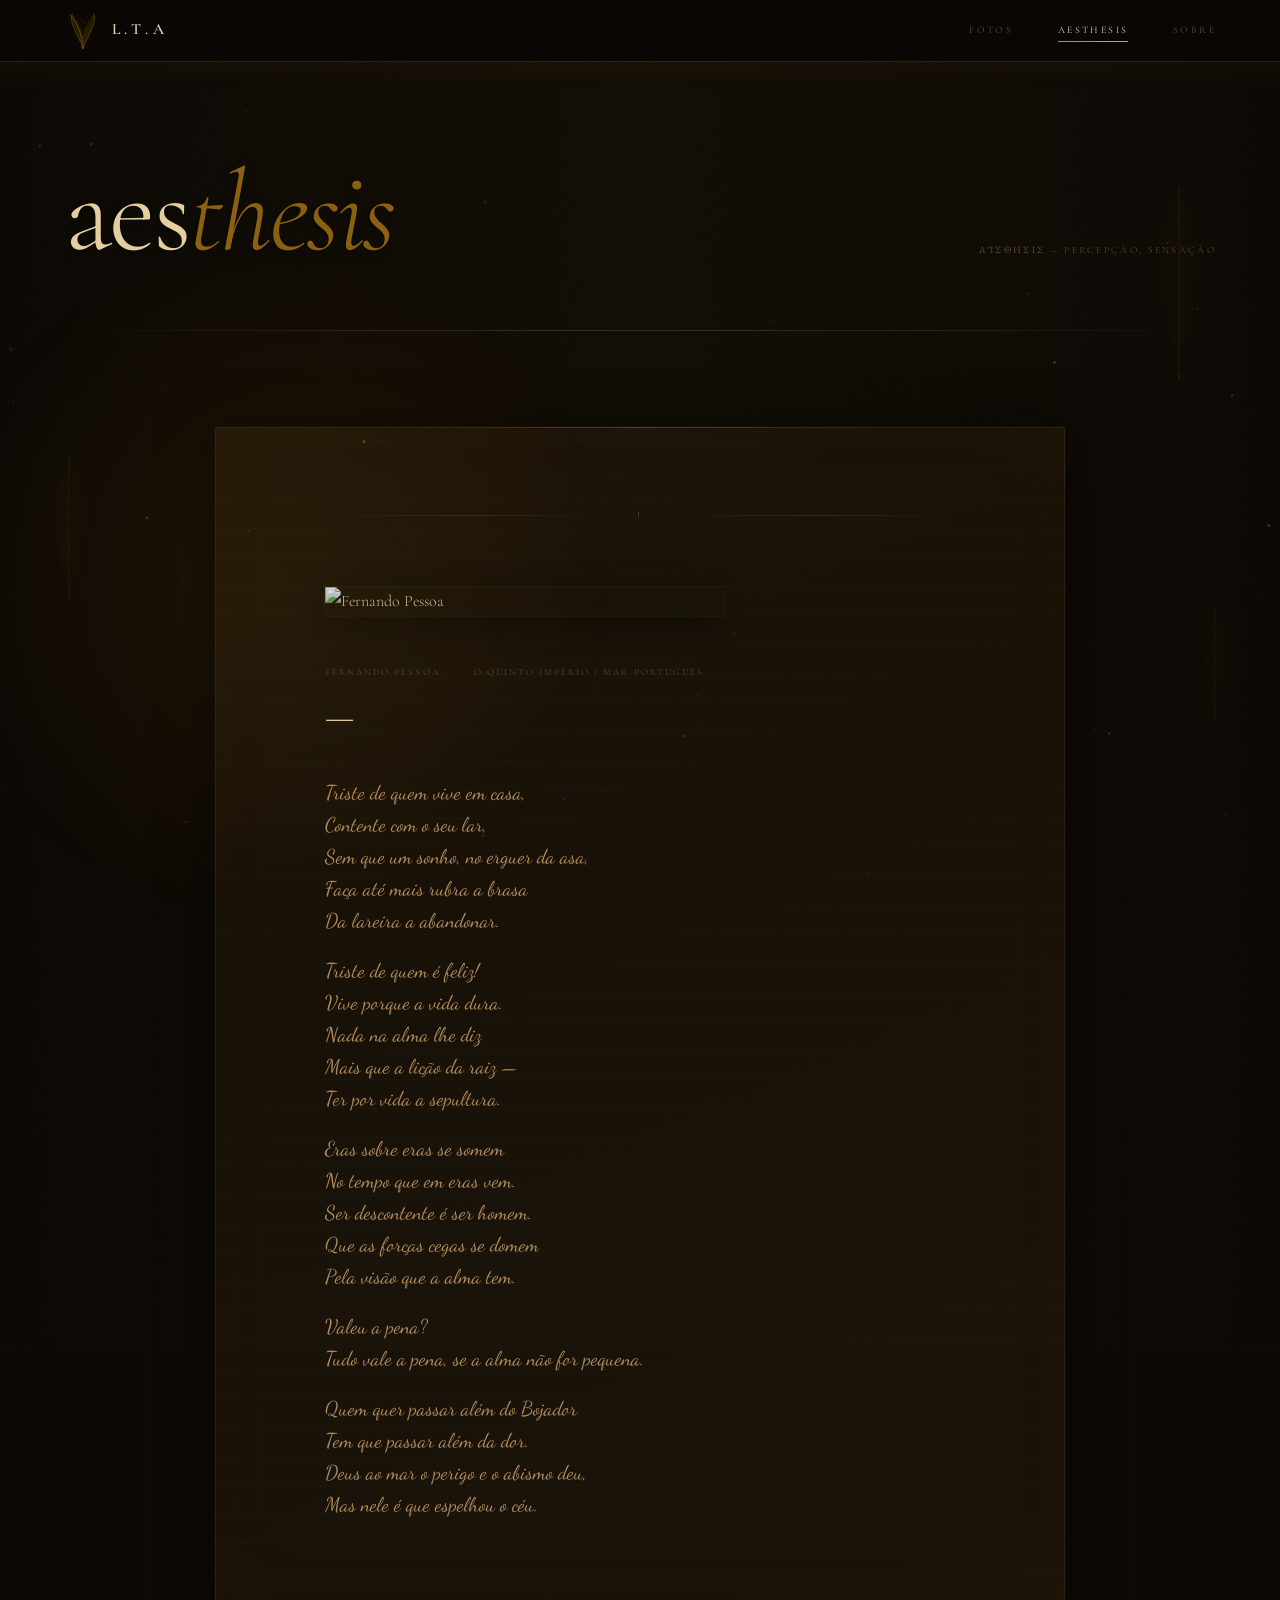
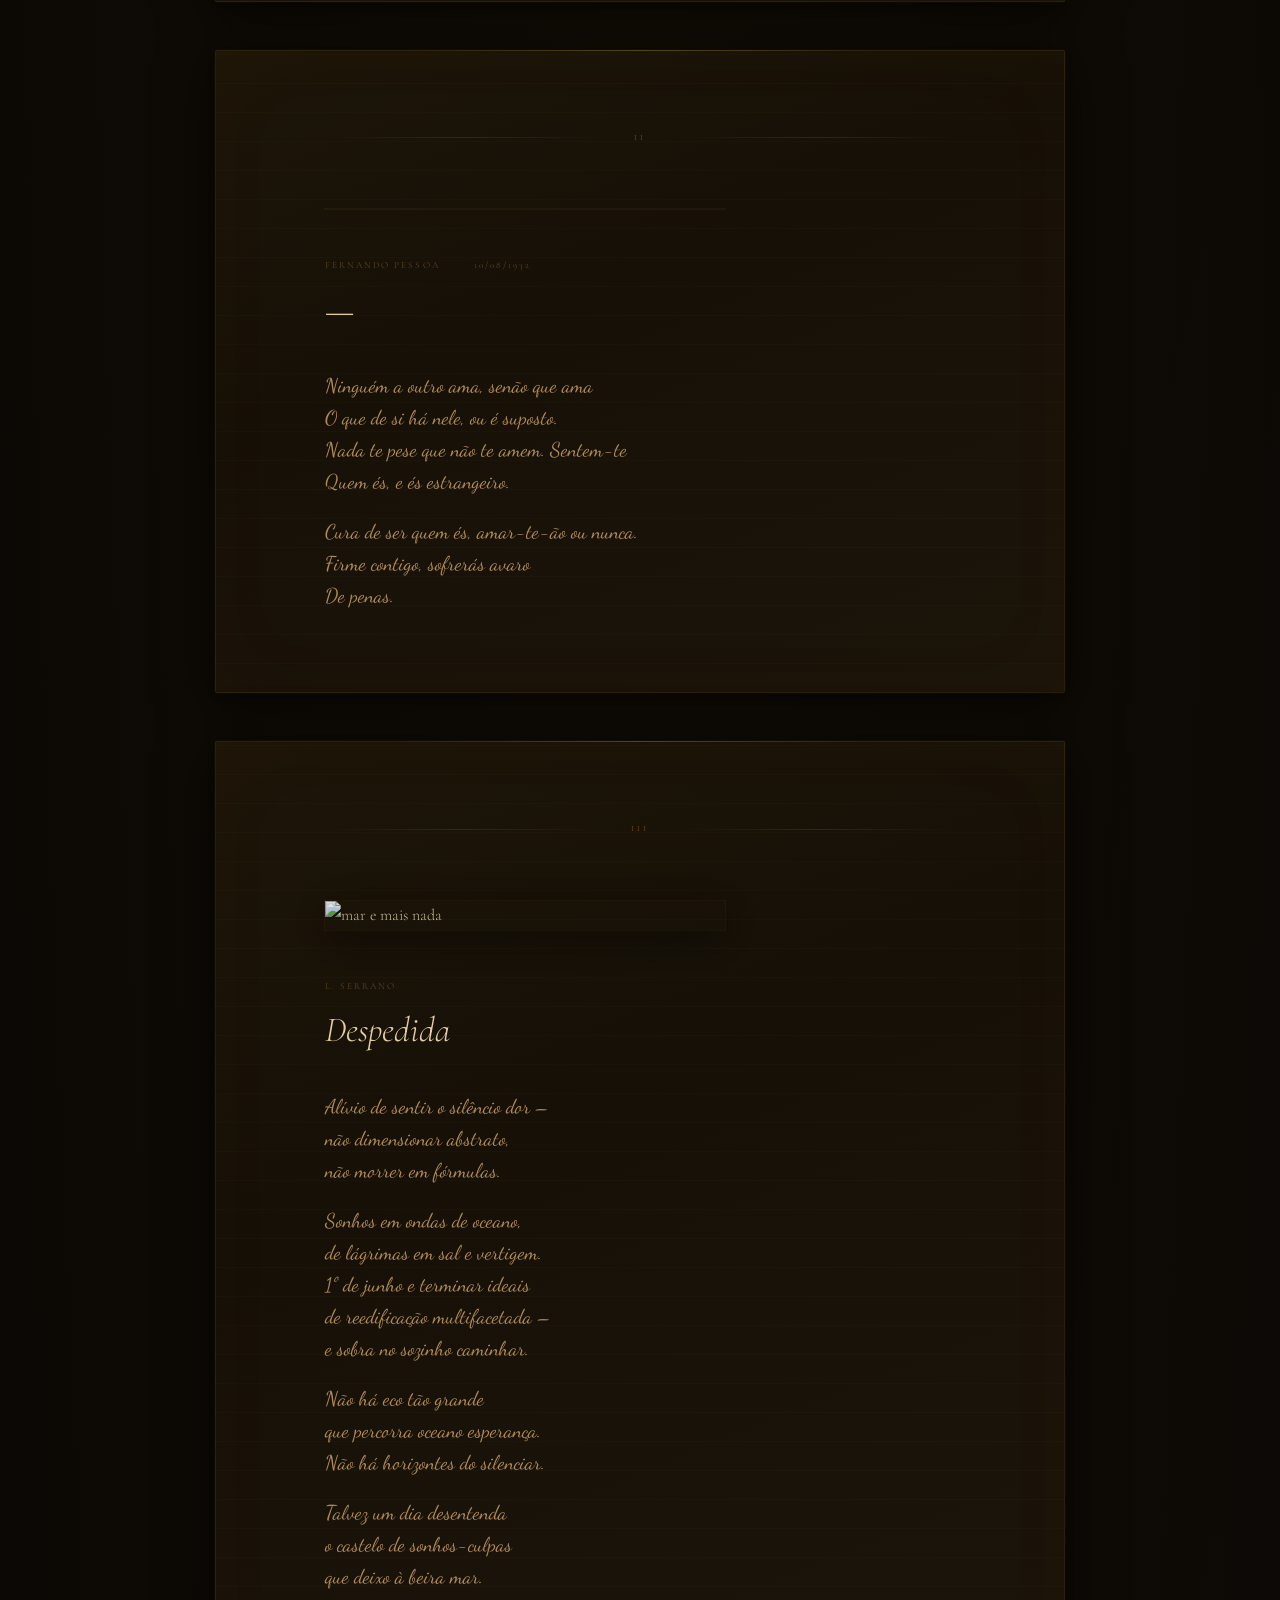
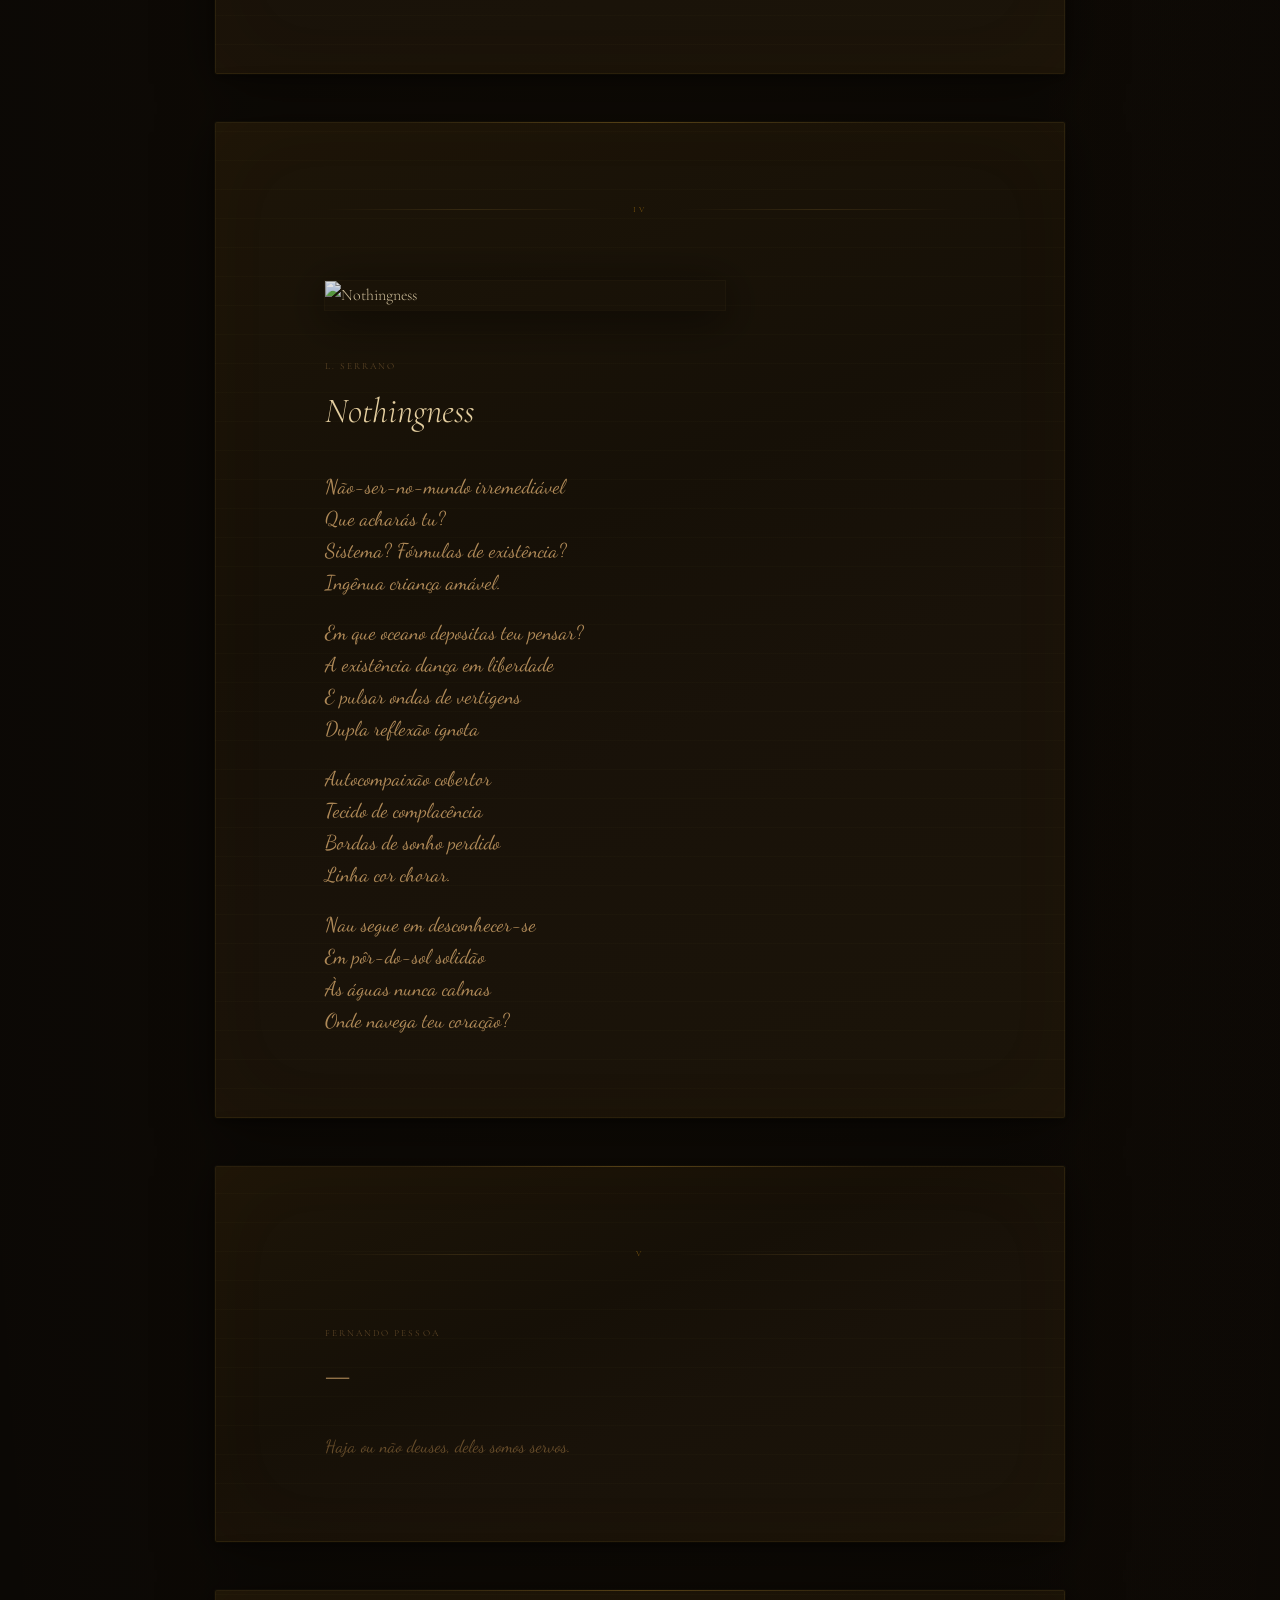
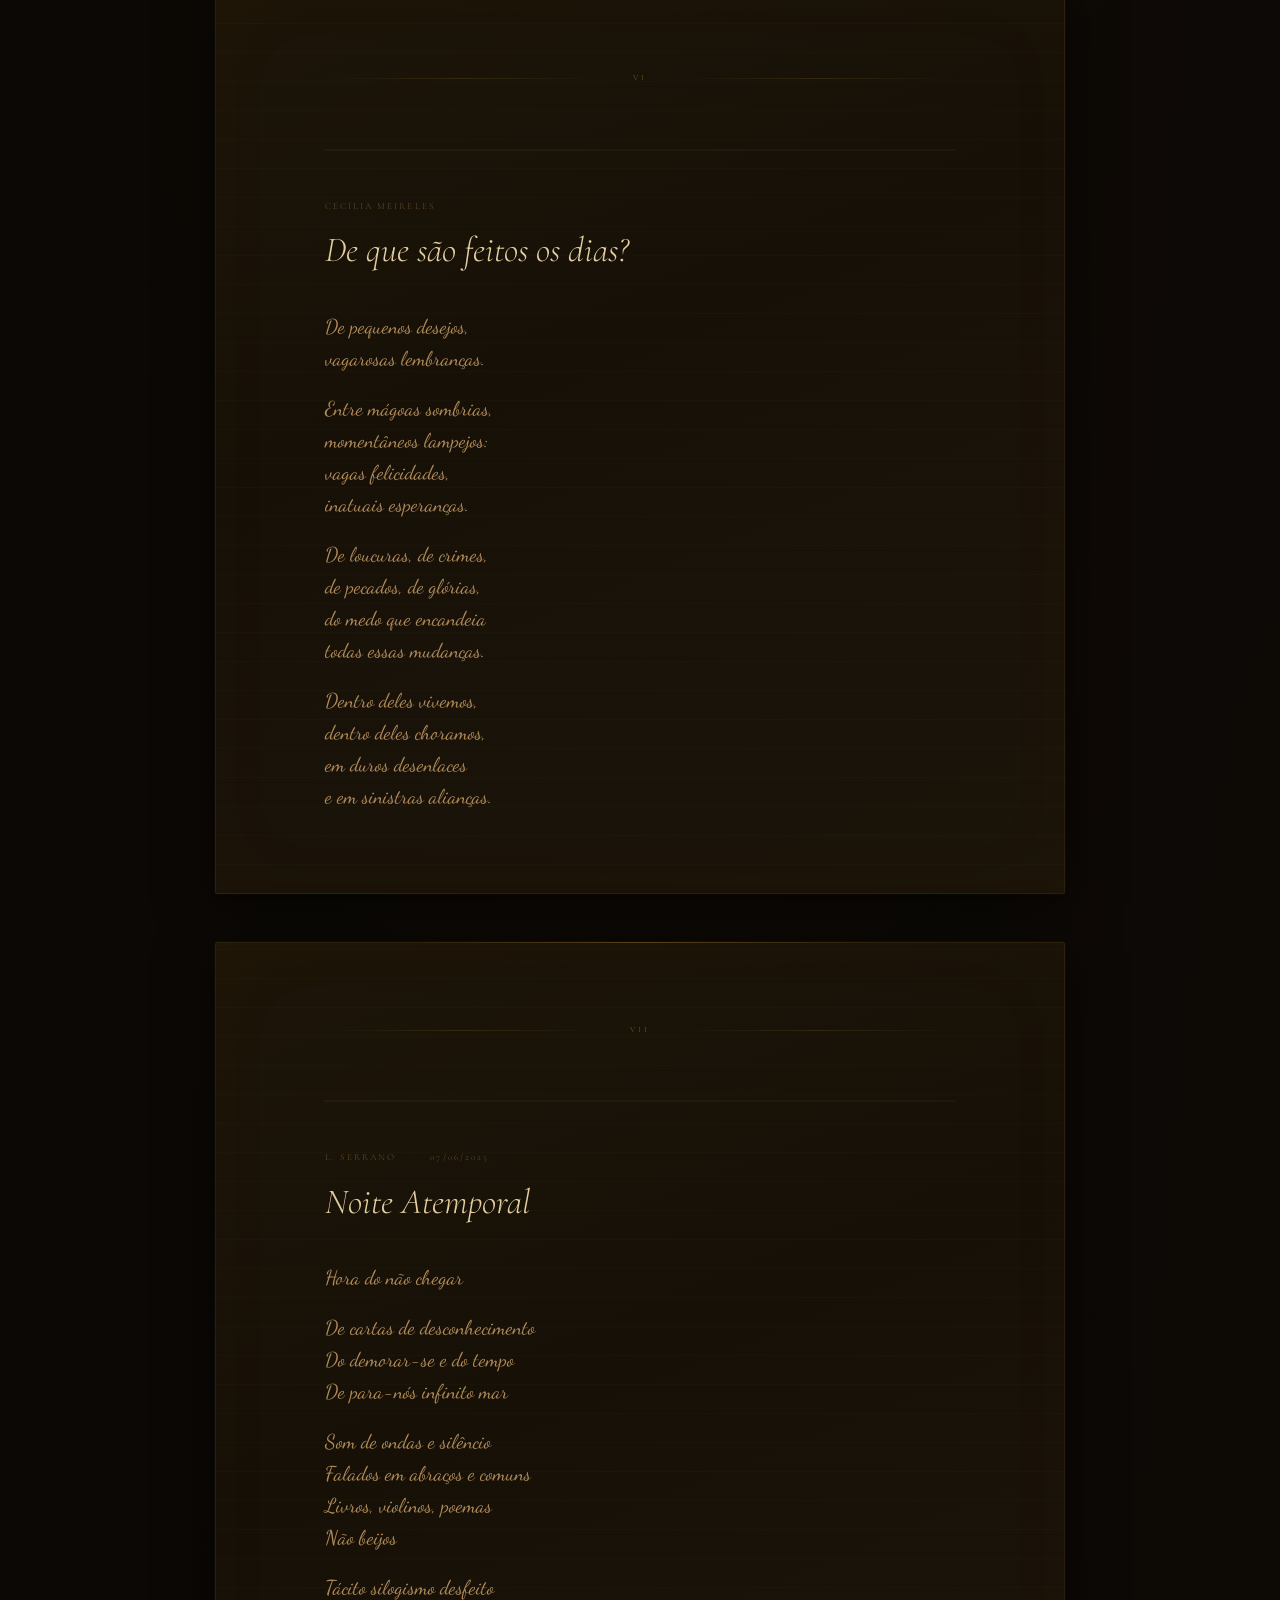
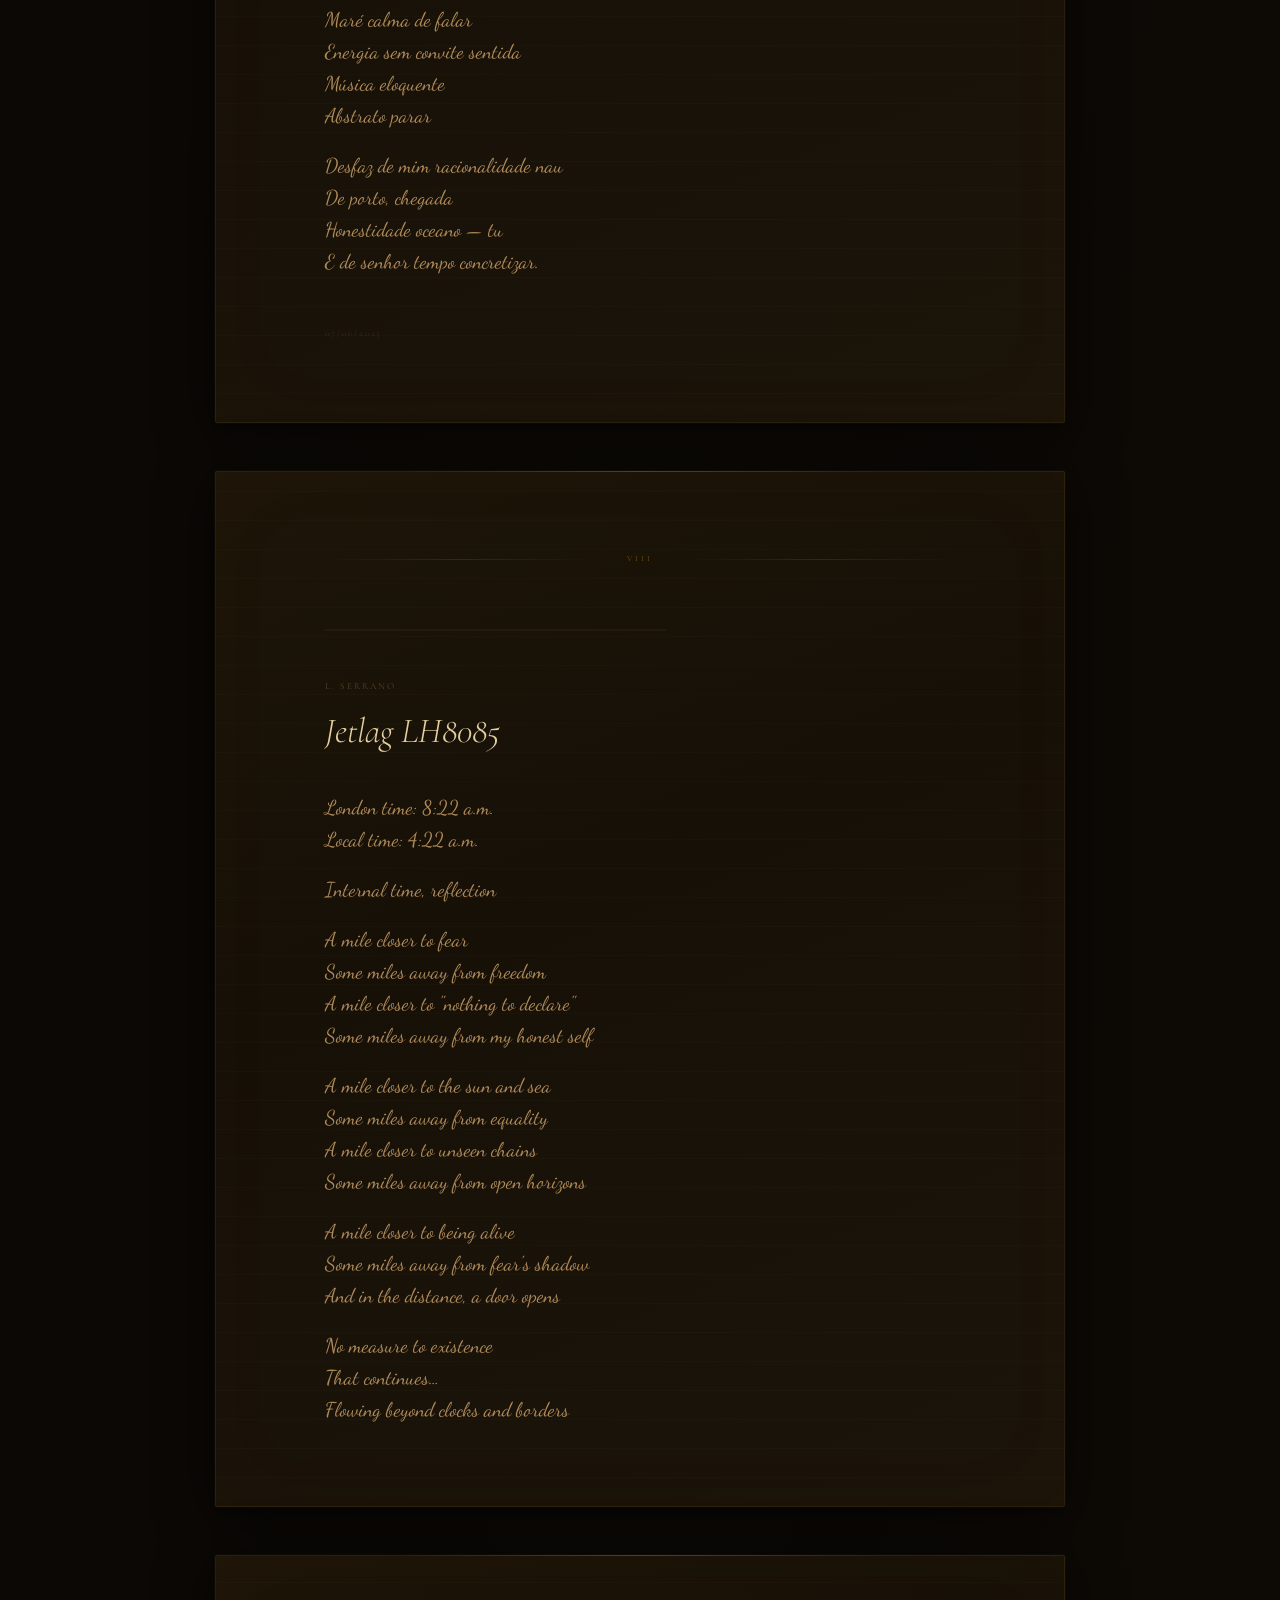
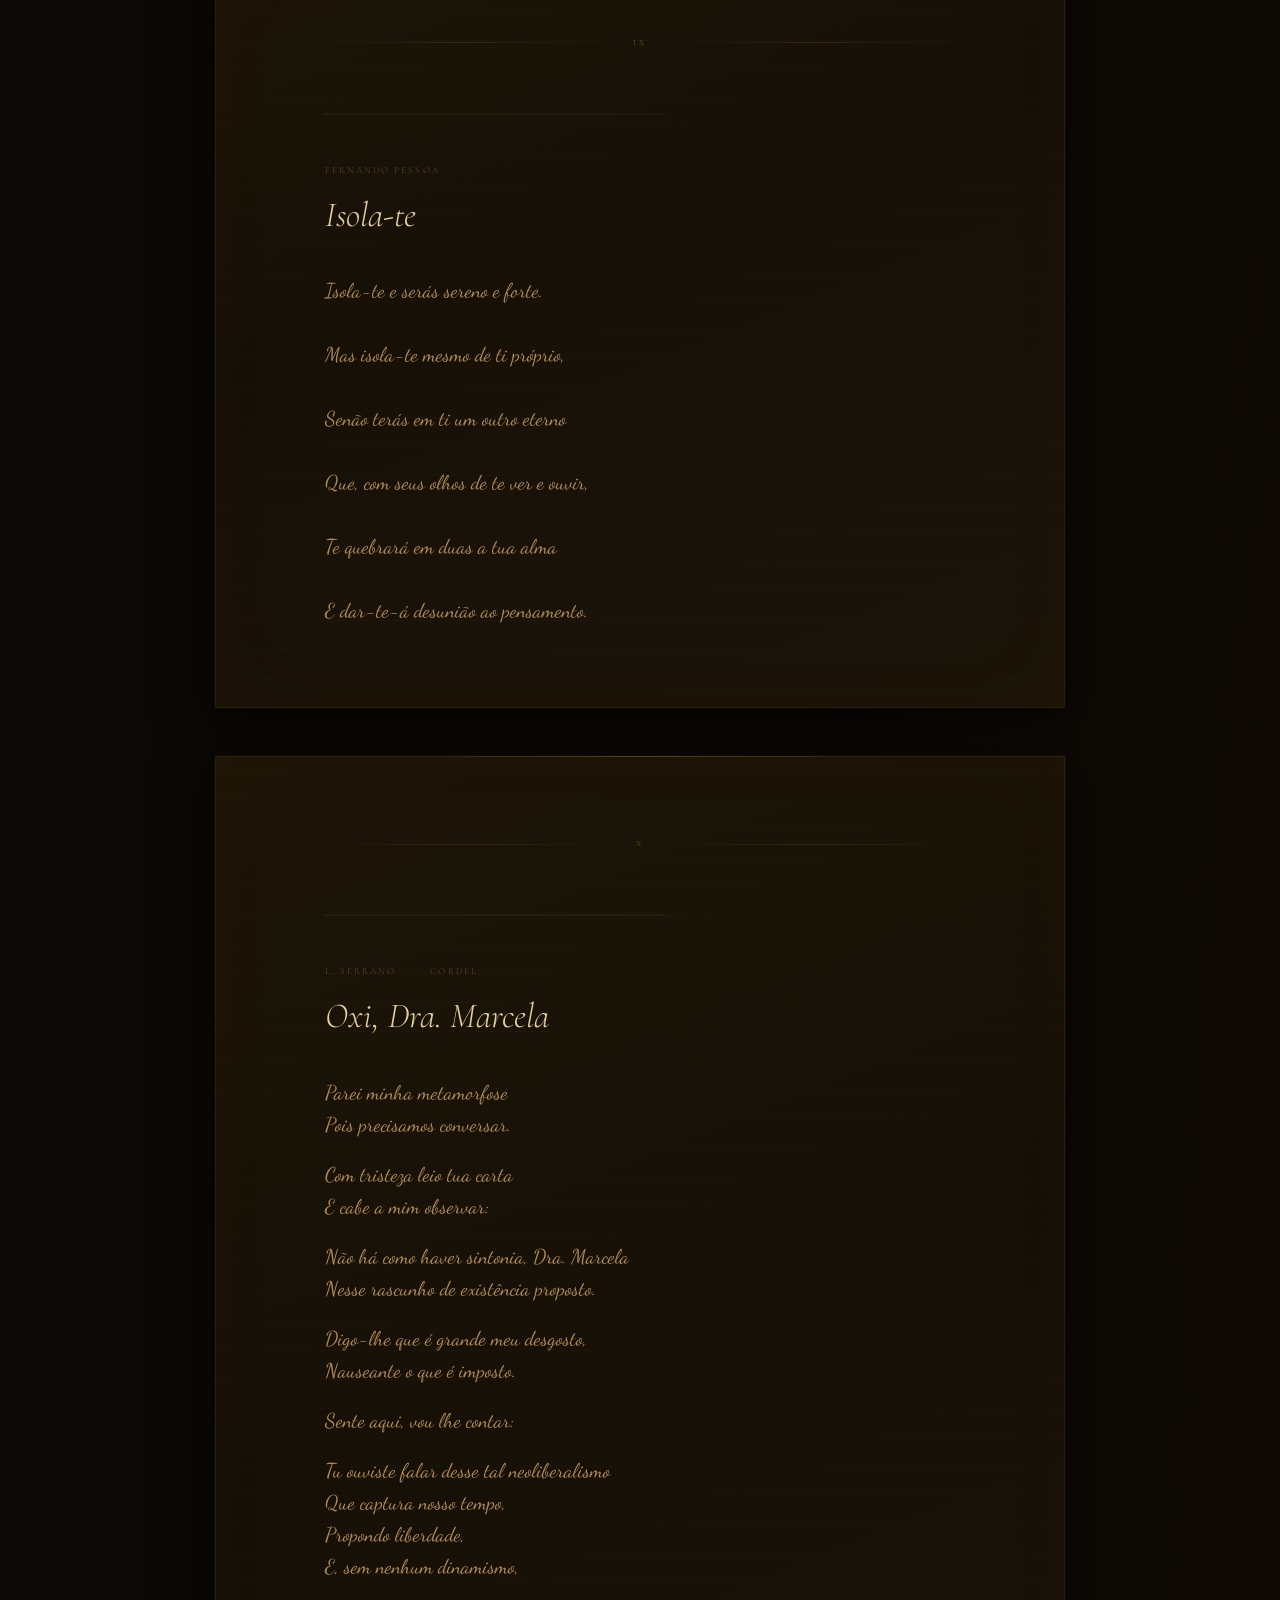
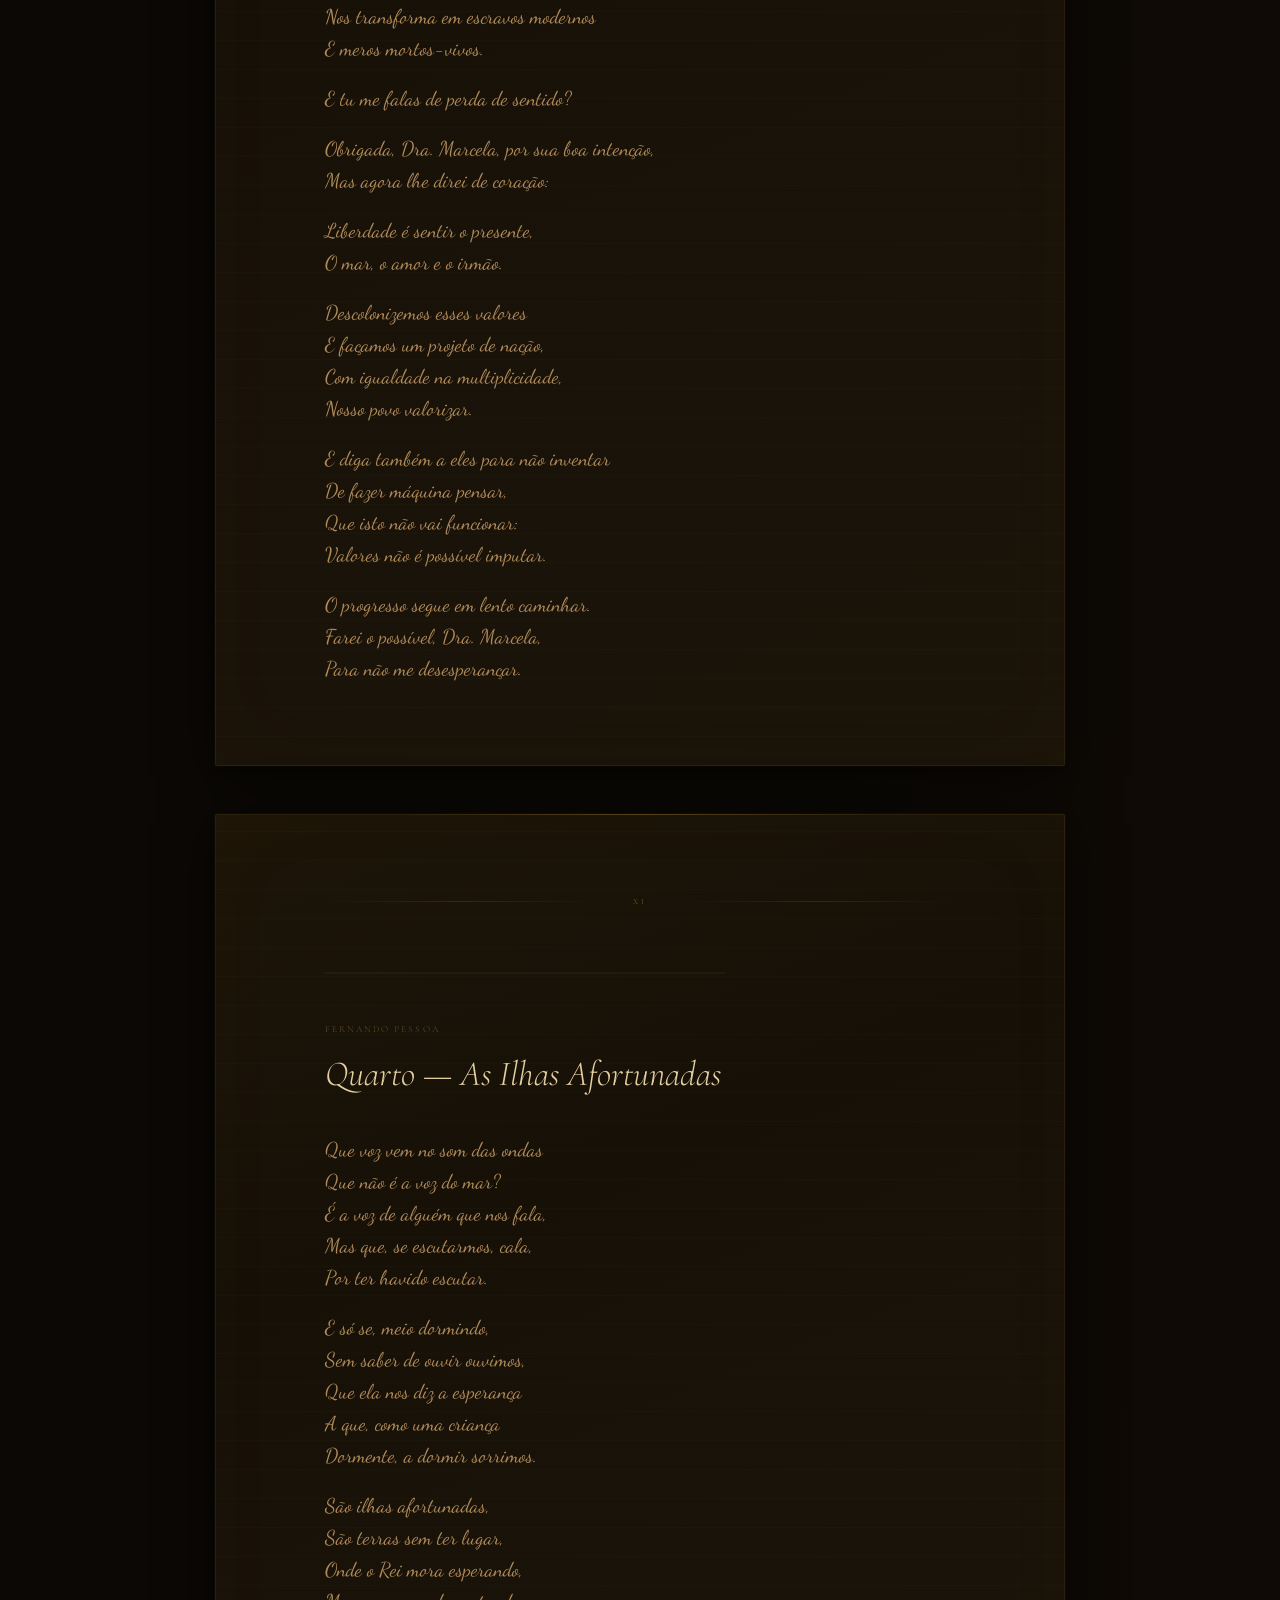
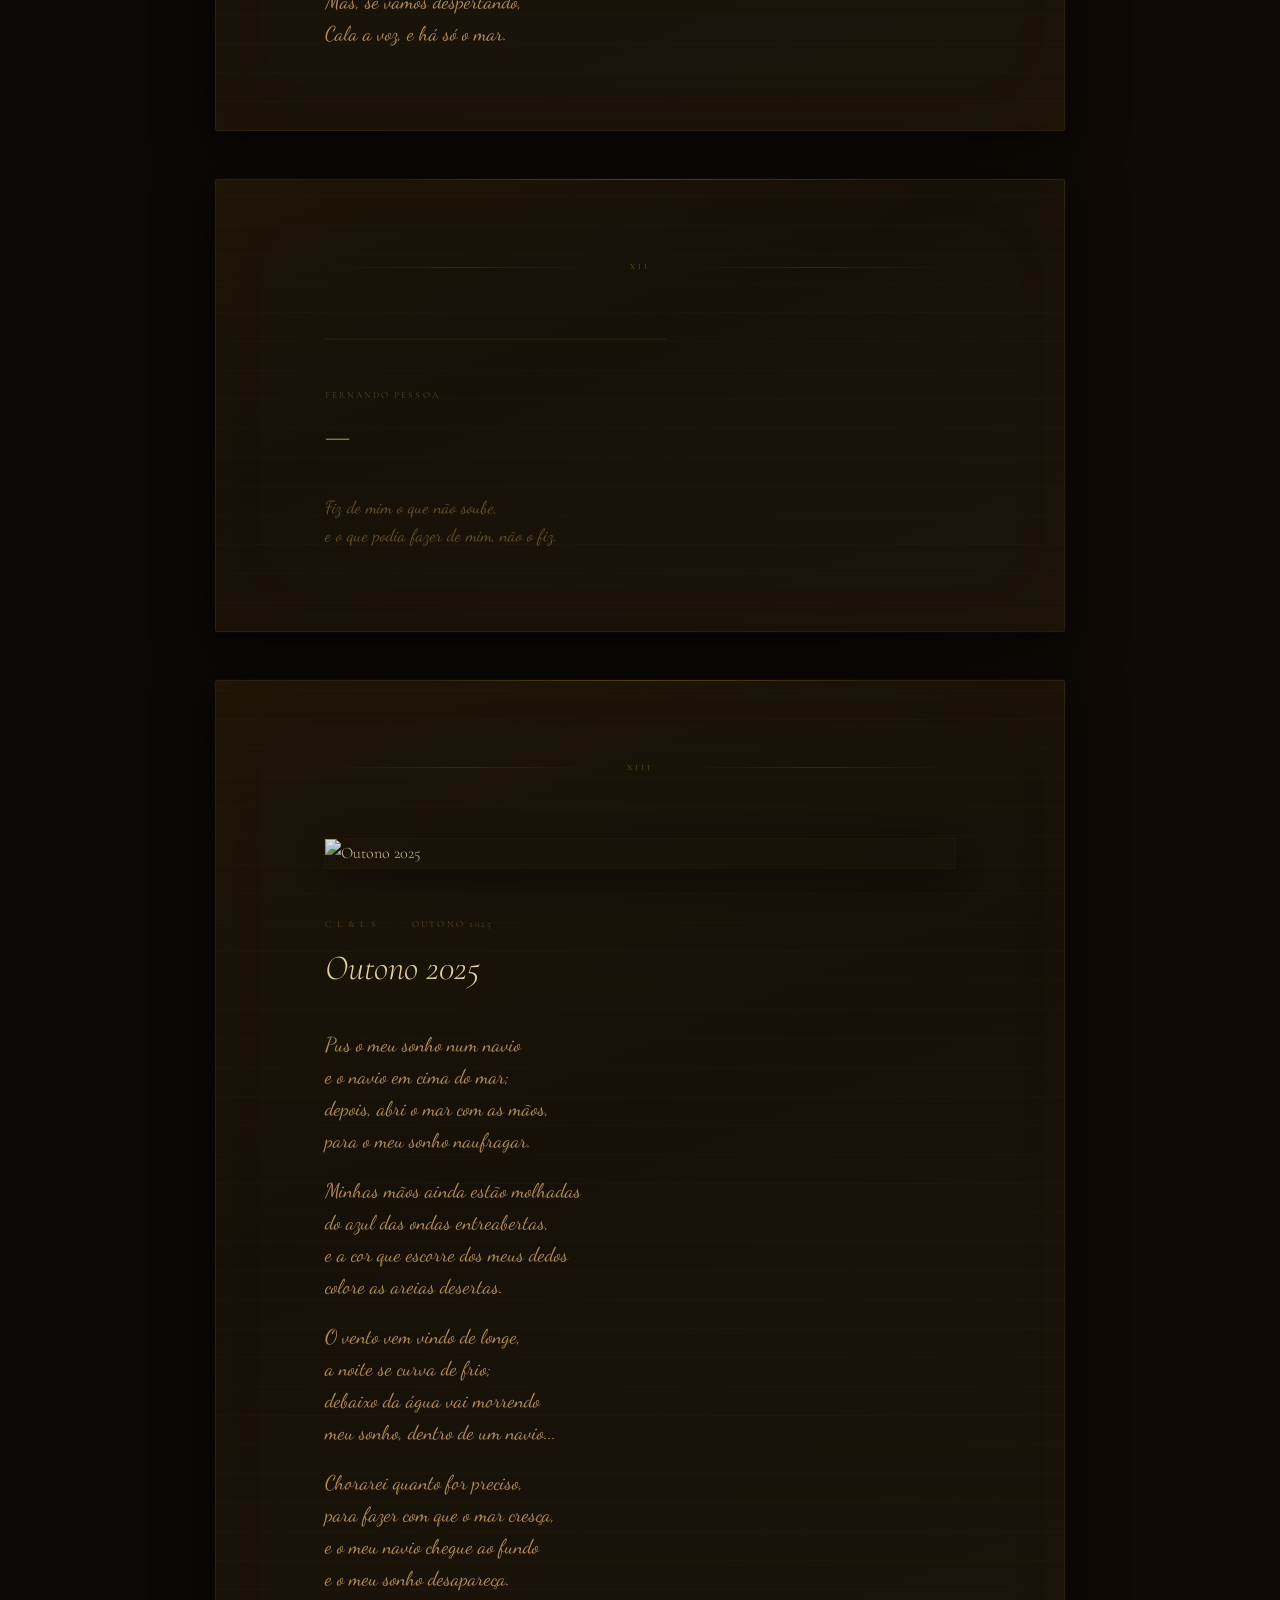
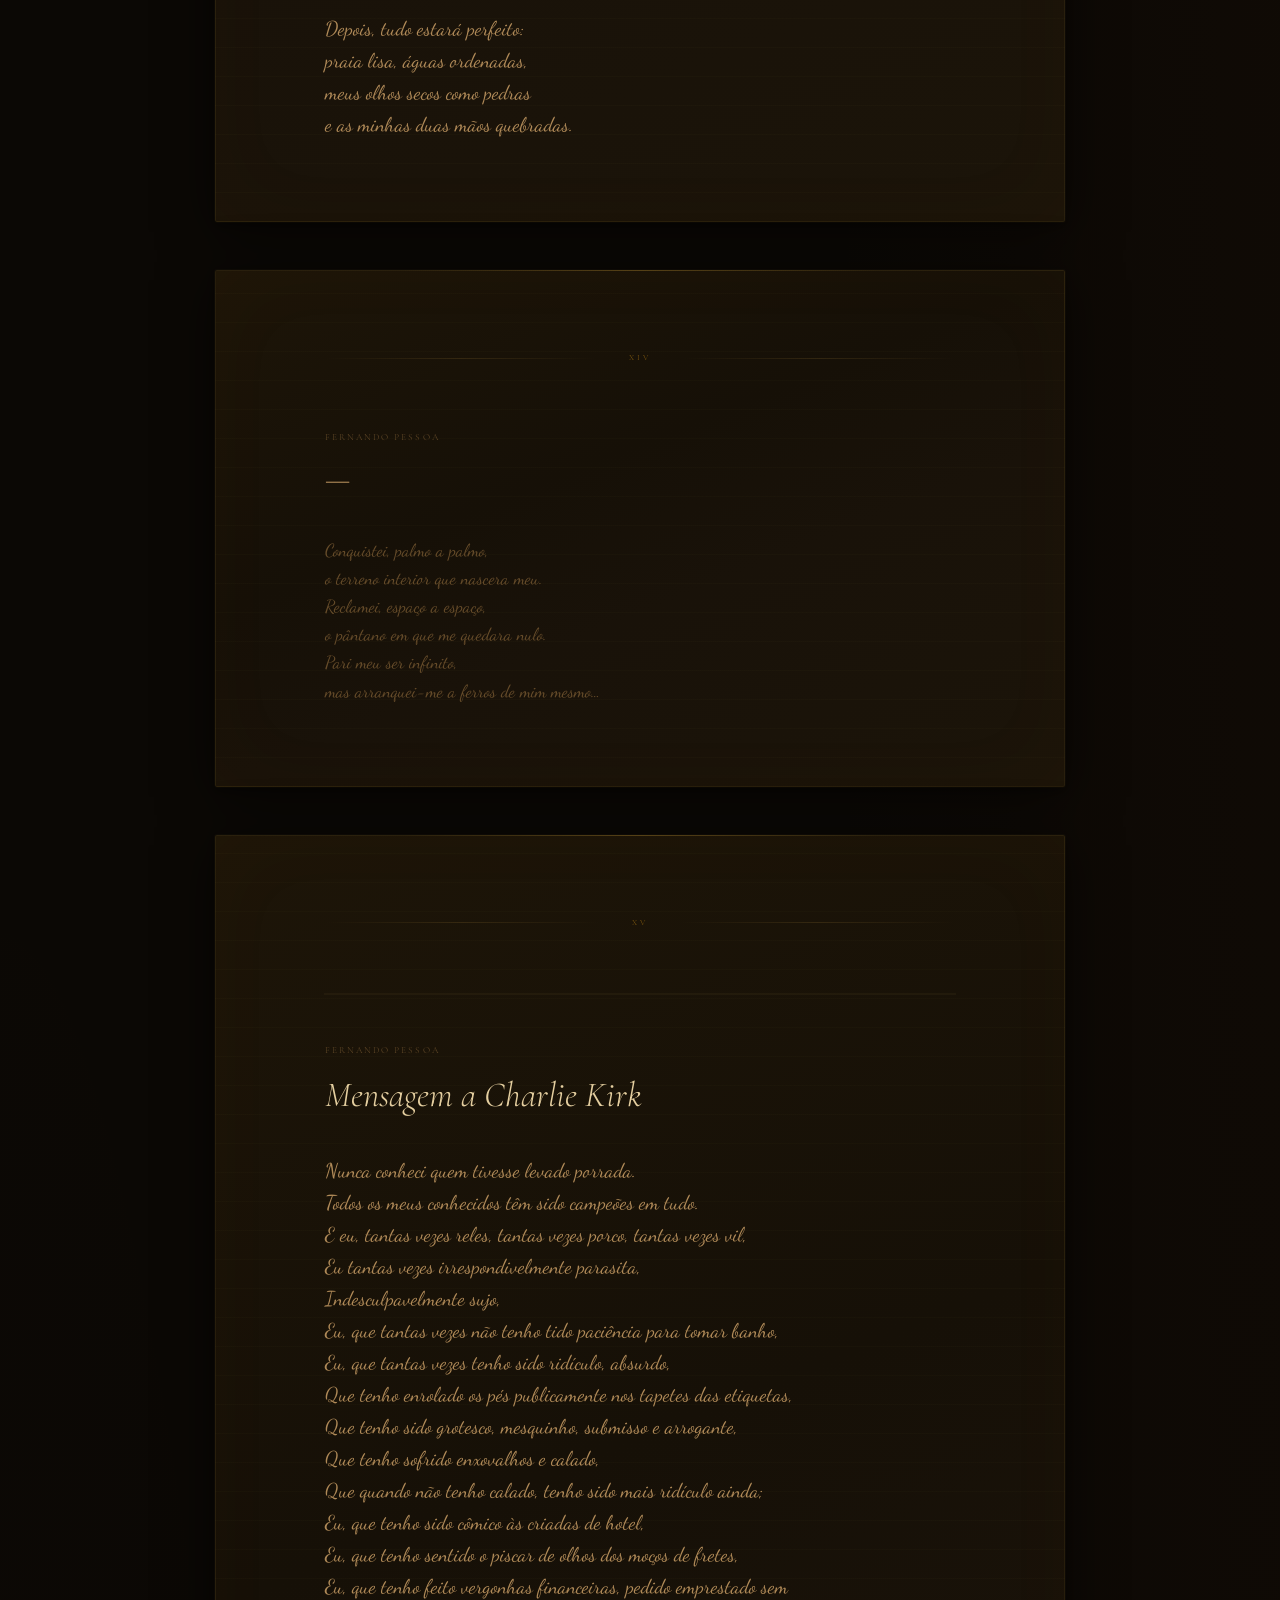
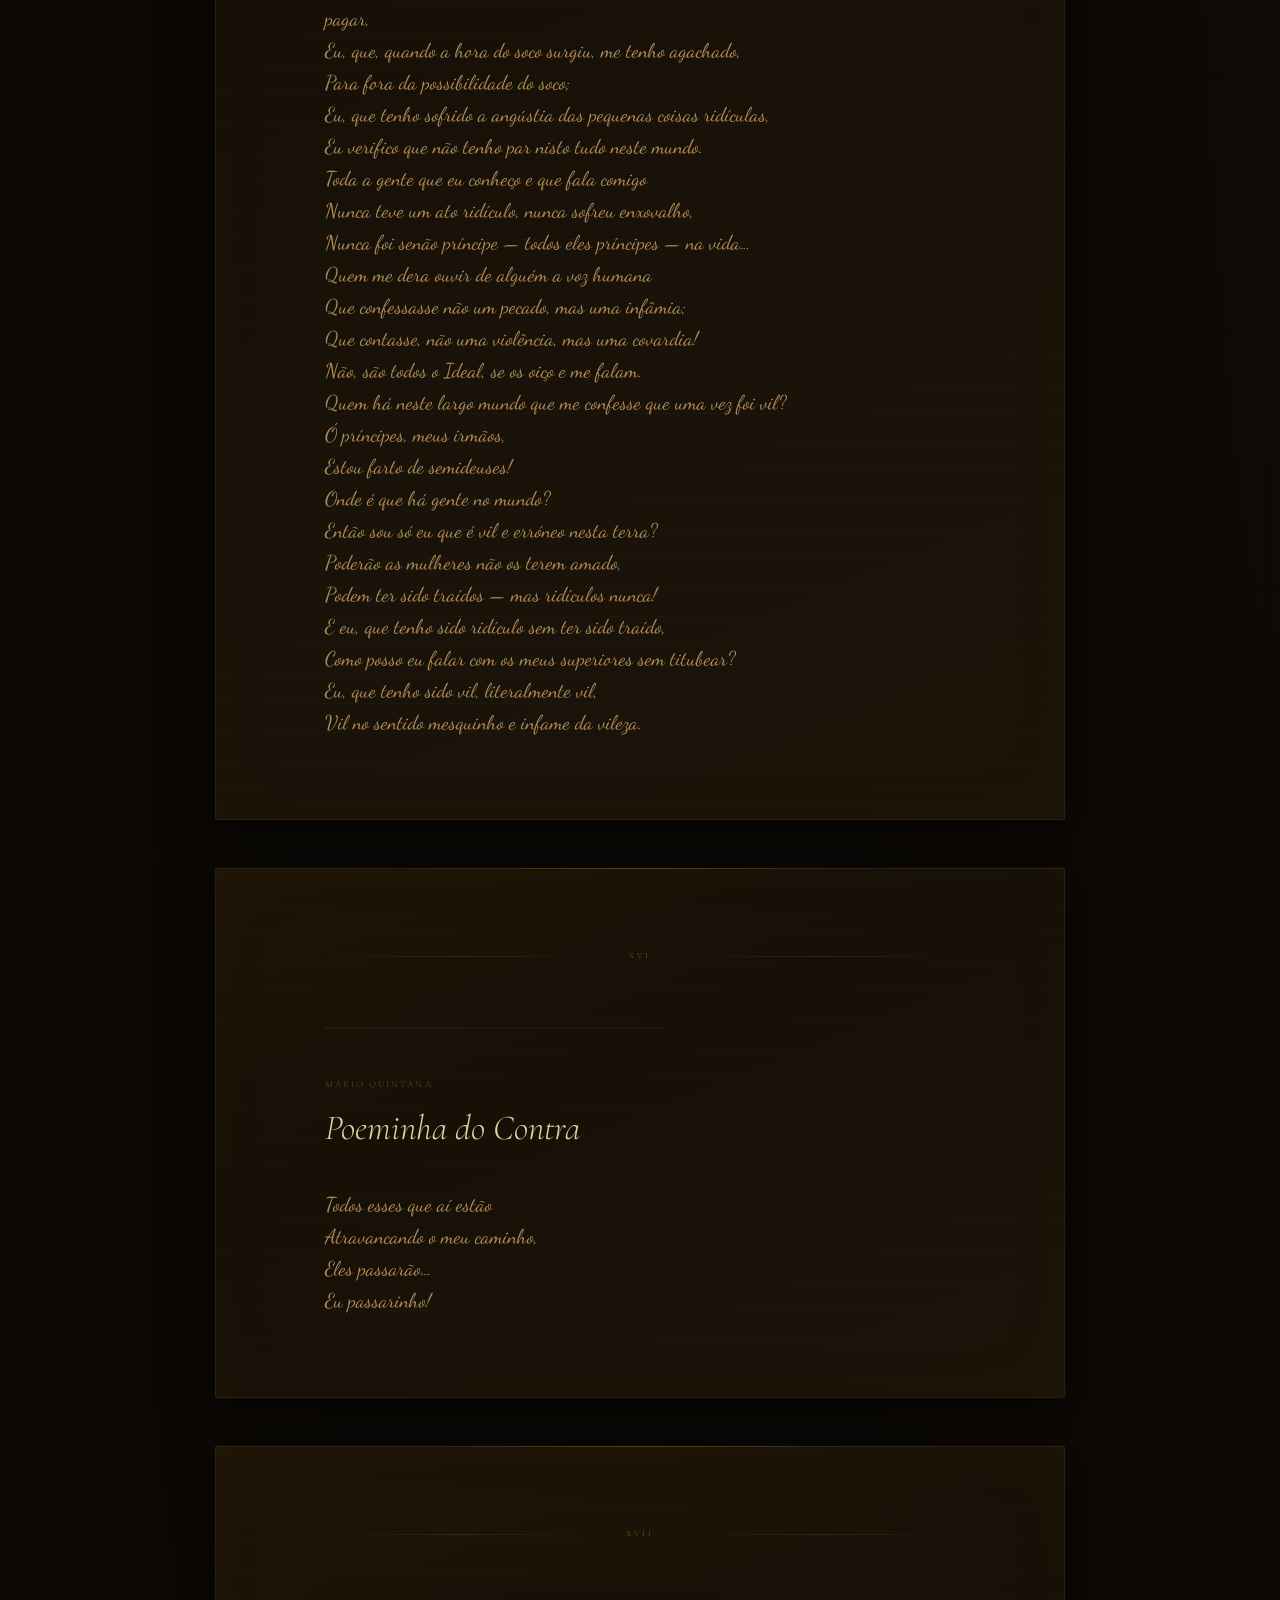
==== commit 2454133d: "Remove contact link from navigation on all pages Co-Authored-By: Claude Sonnet 4.6 <noreply@anthropi" ====
--- a/aesthesis.html
+++ b/aesthesis.html
@@ -96,7 +96,6 @@
       <a href="fotos.html">fotos</a>
       <a href="aesthesis.html">aesthesis</a>
       <a href="sobre.html">sobre</a>
-      <a href="contato.html">contato</a>
     </div>
   </nav>
 
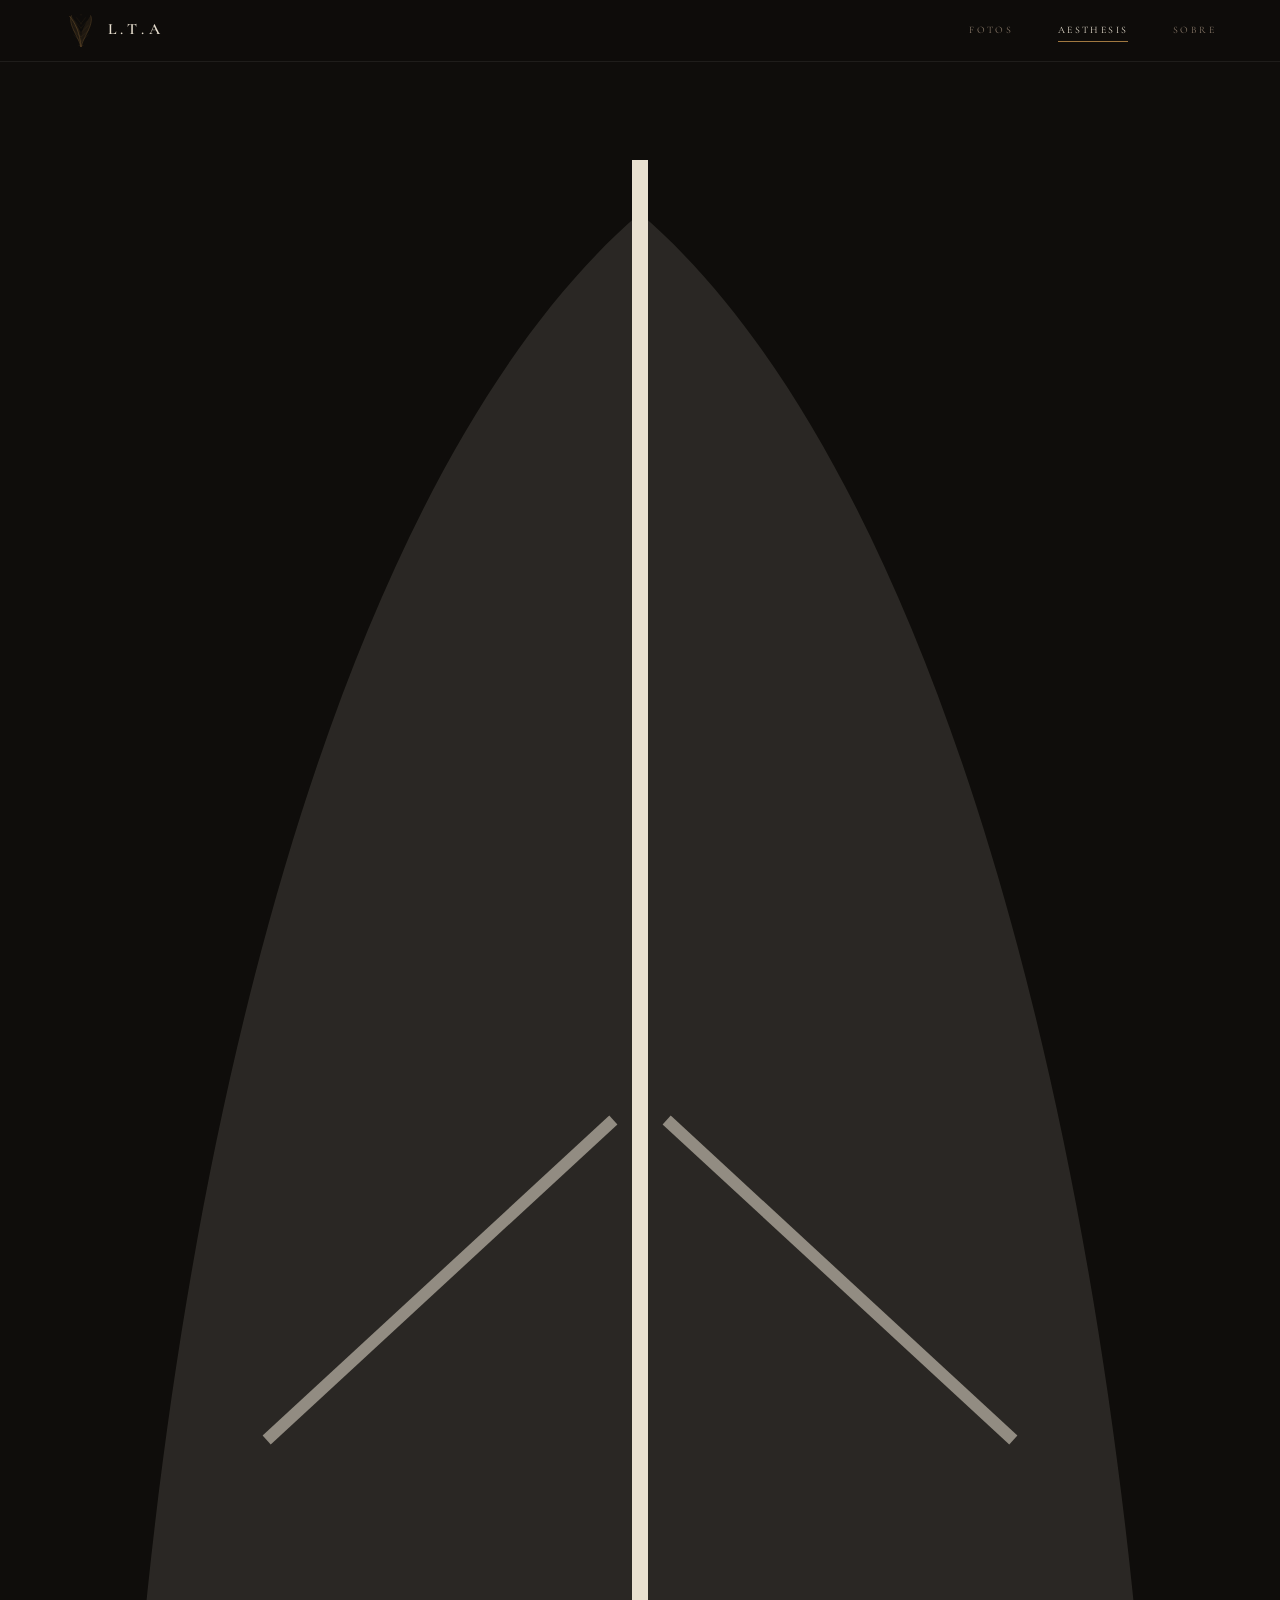
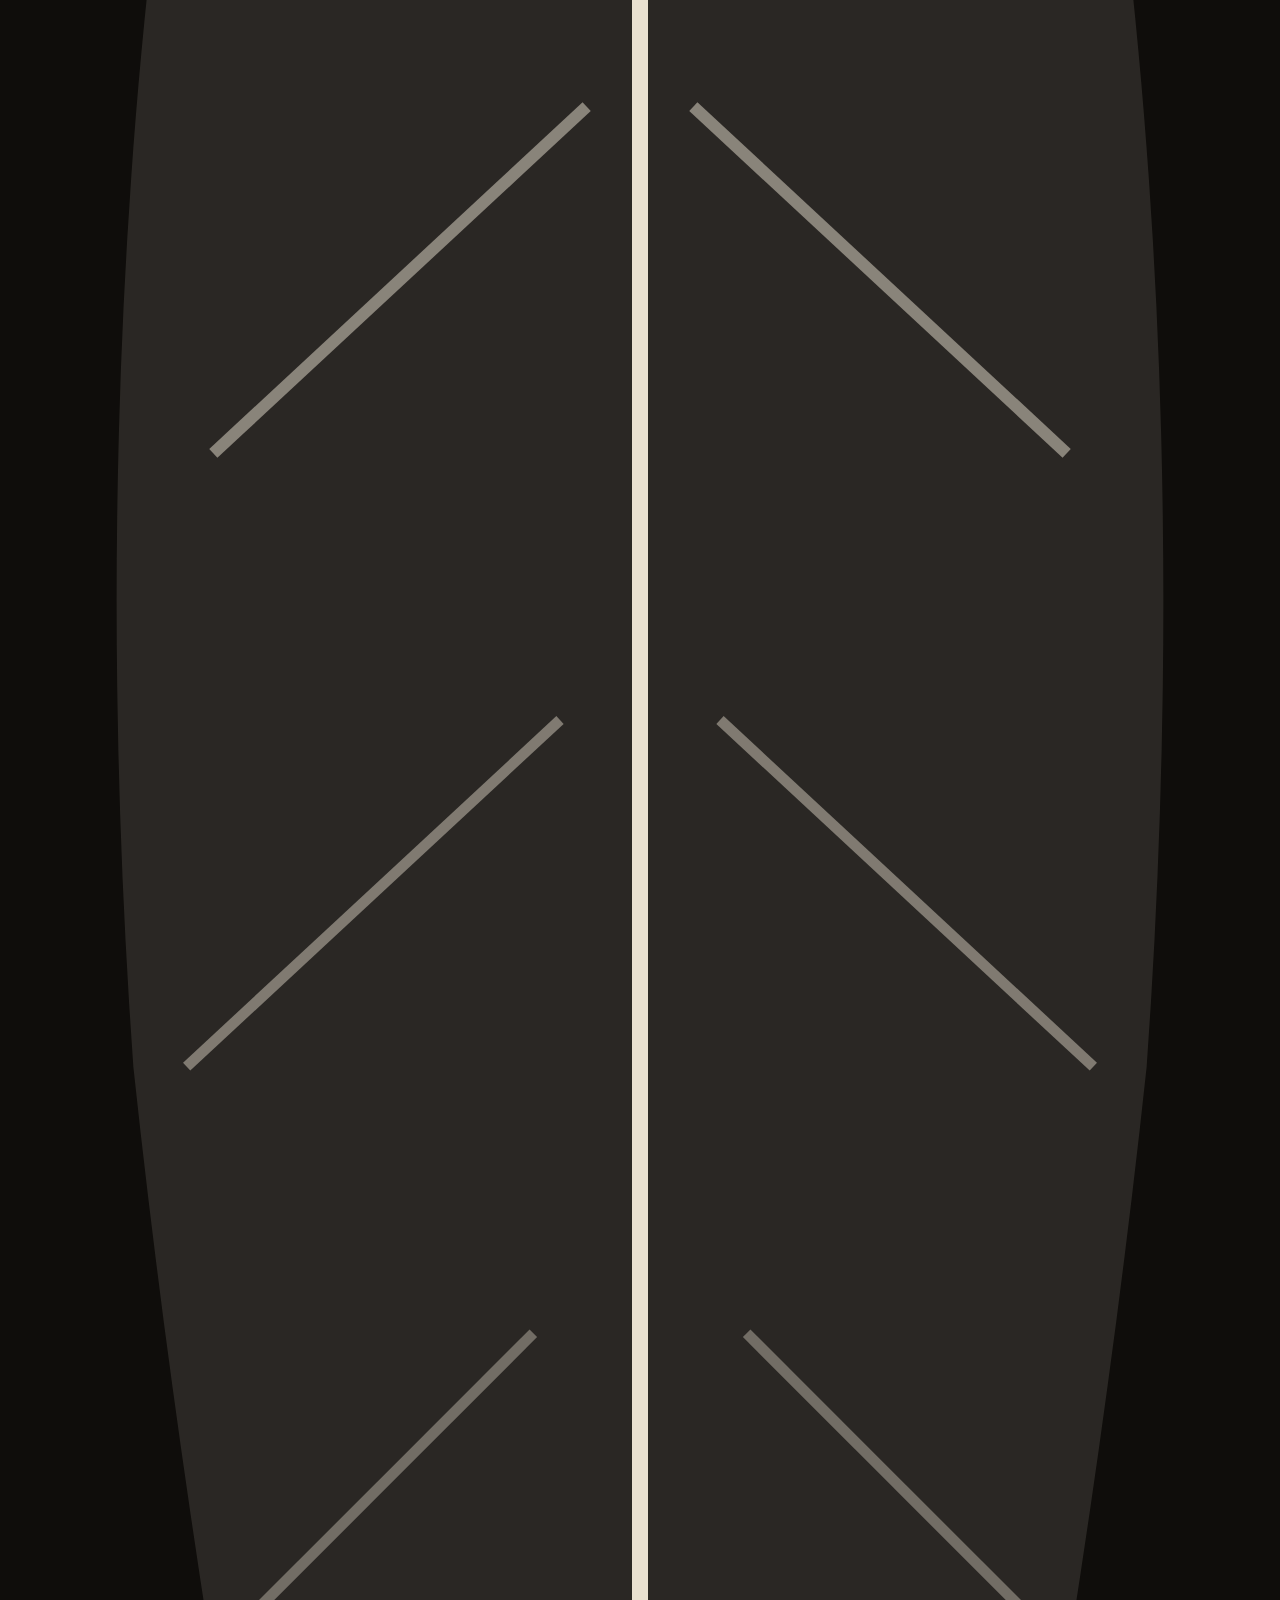
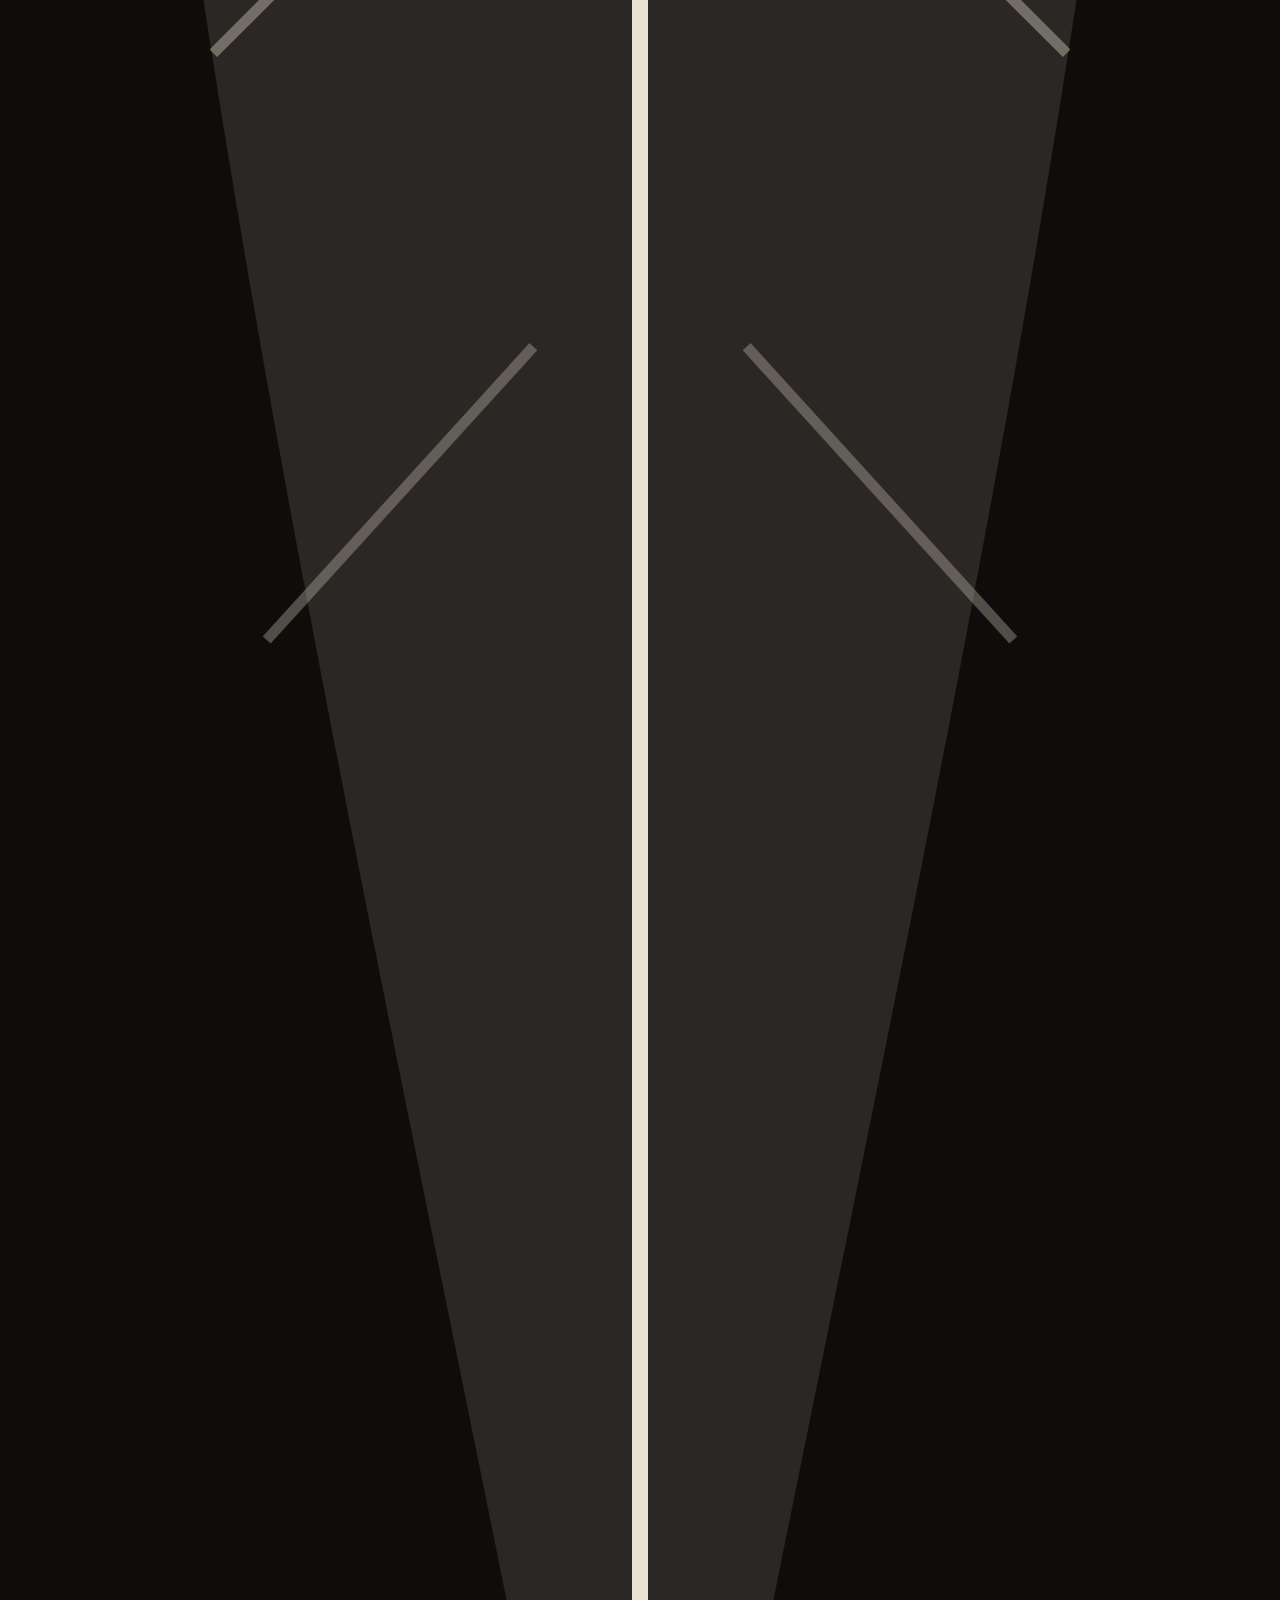
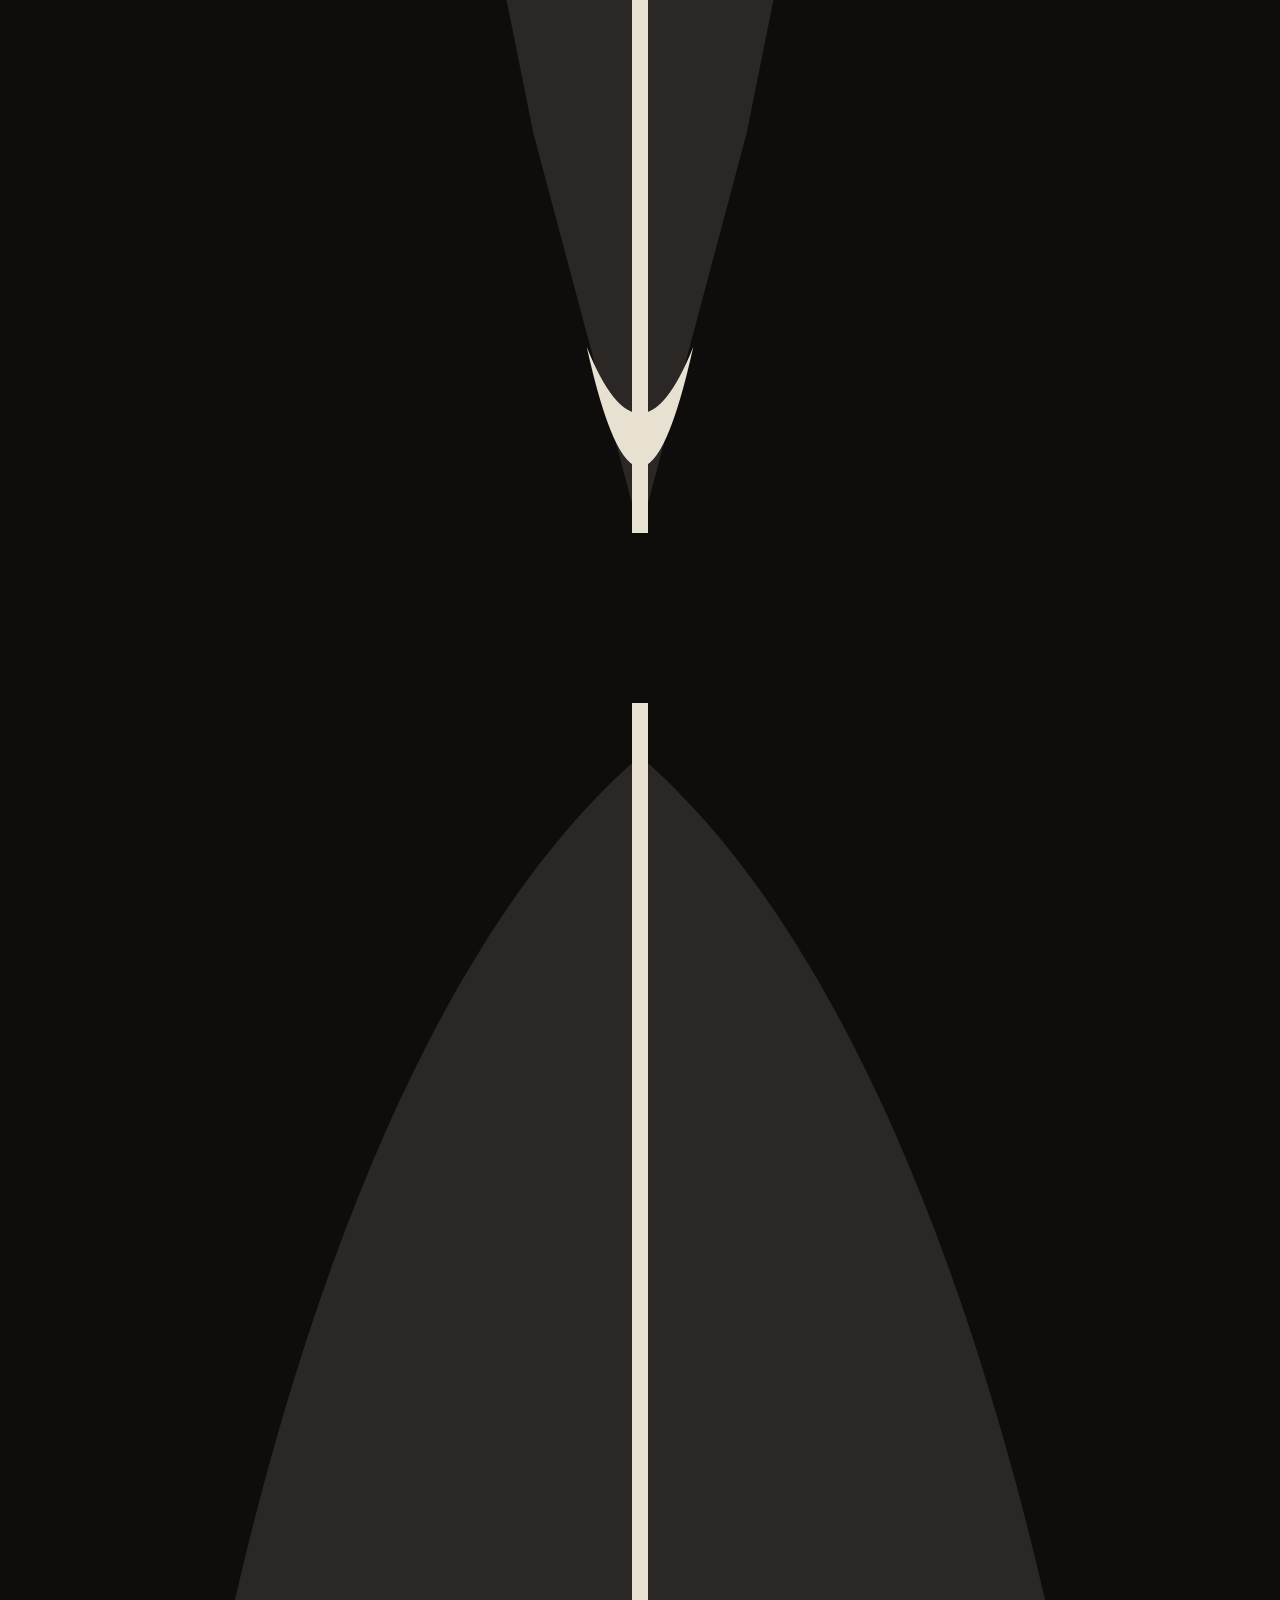
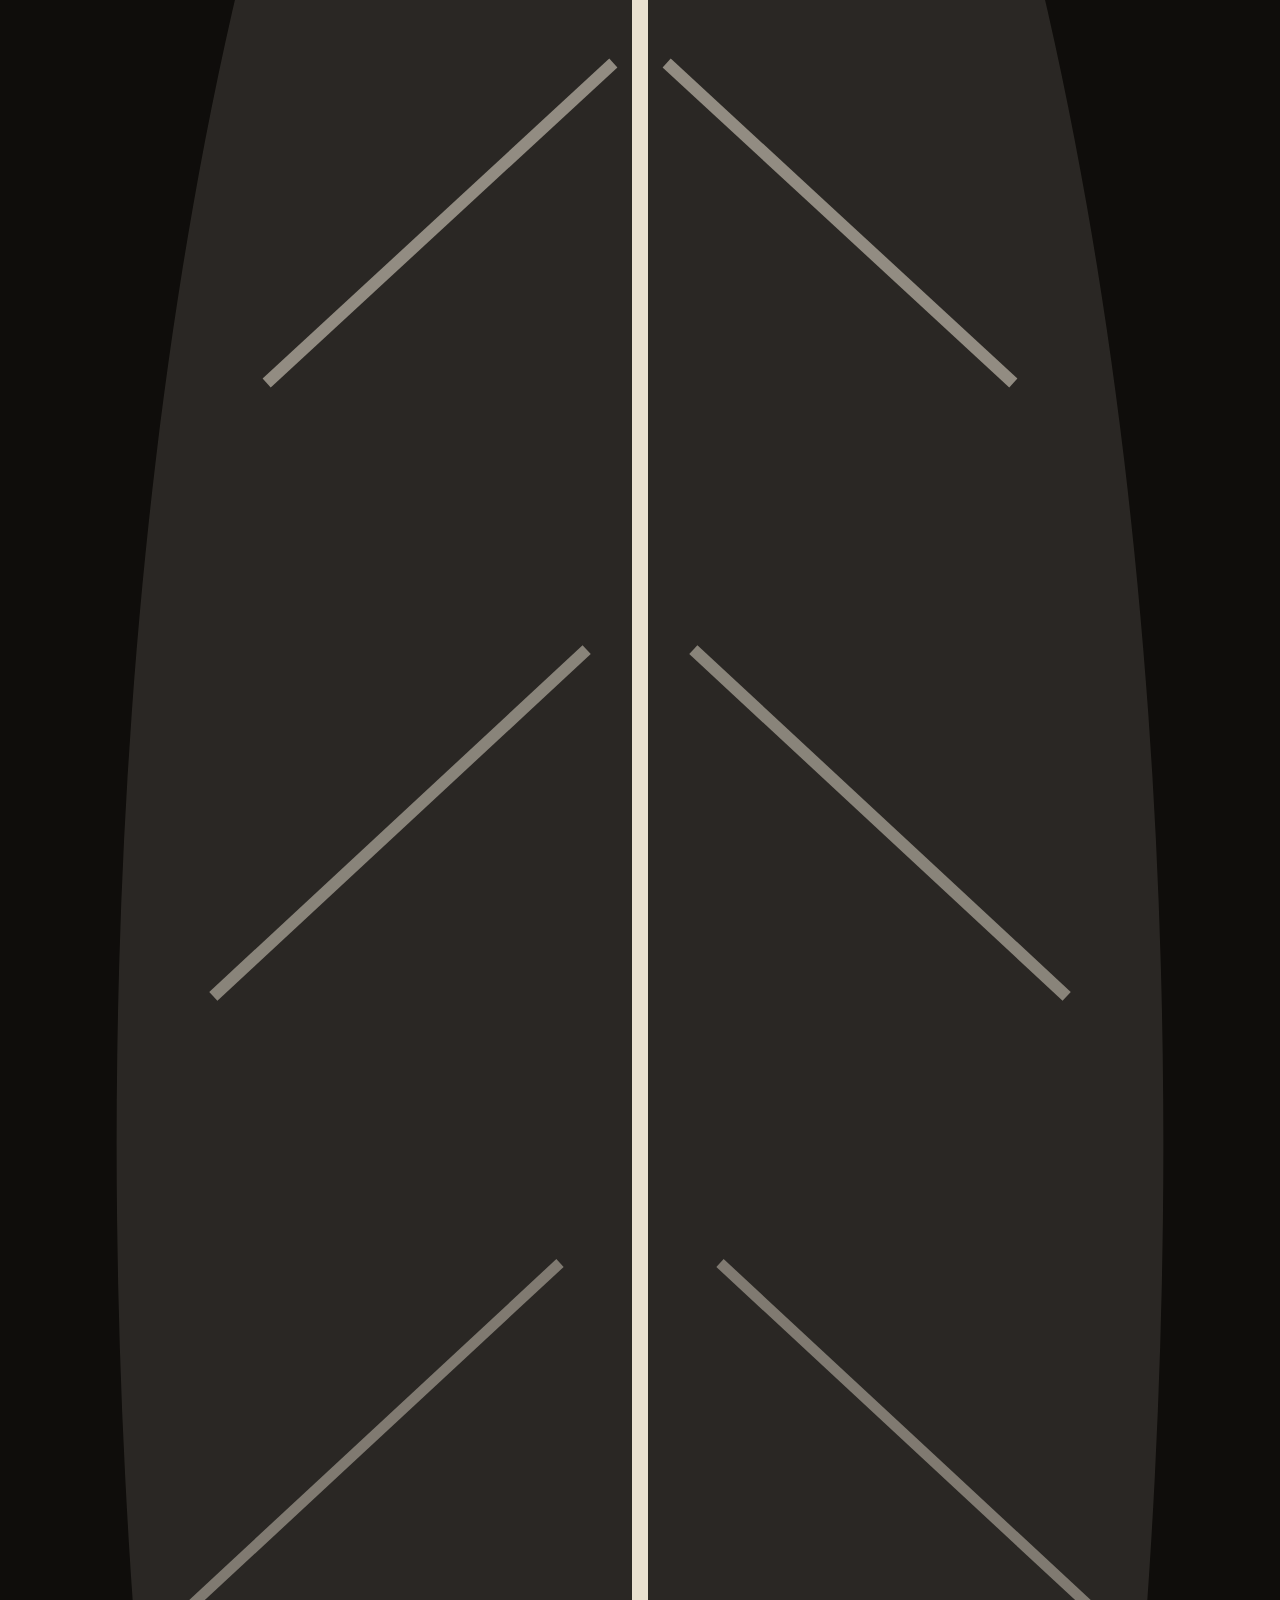
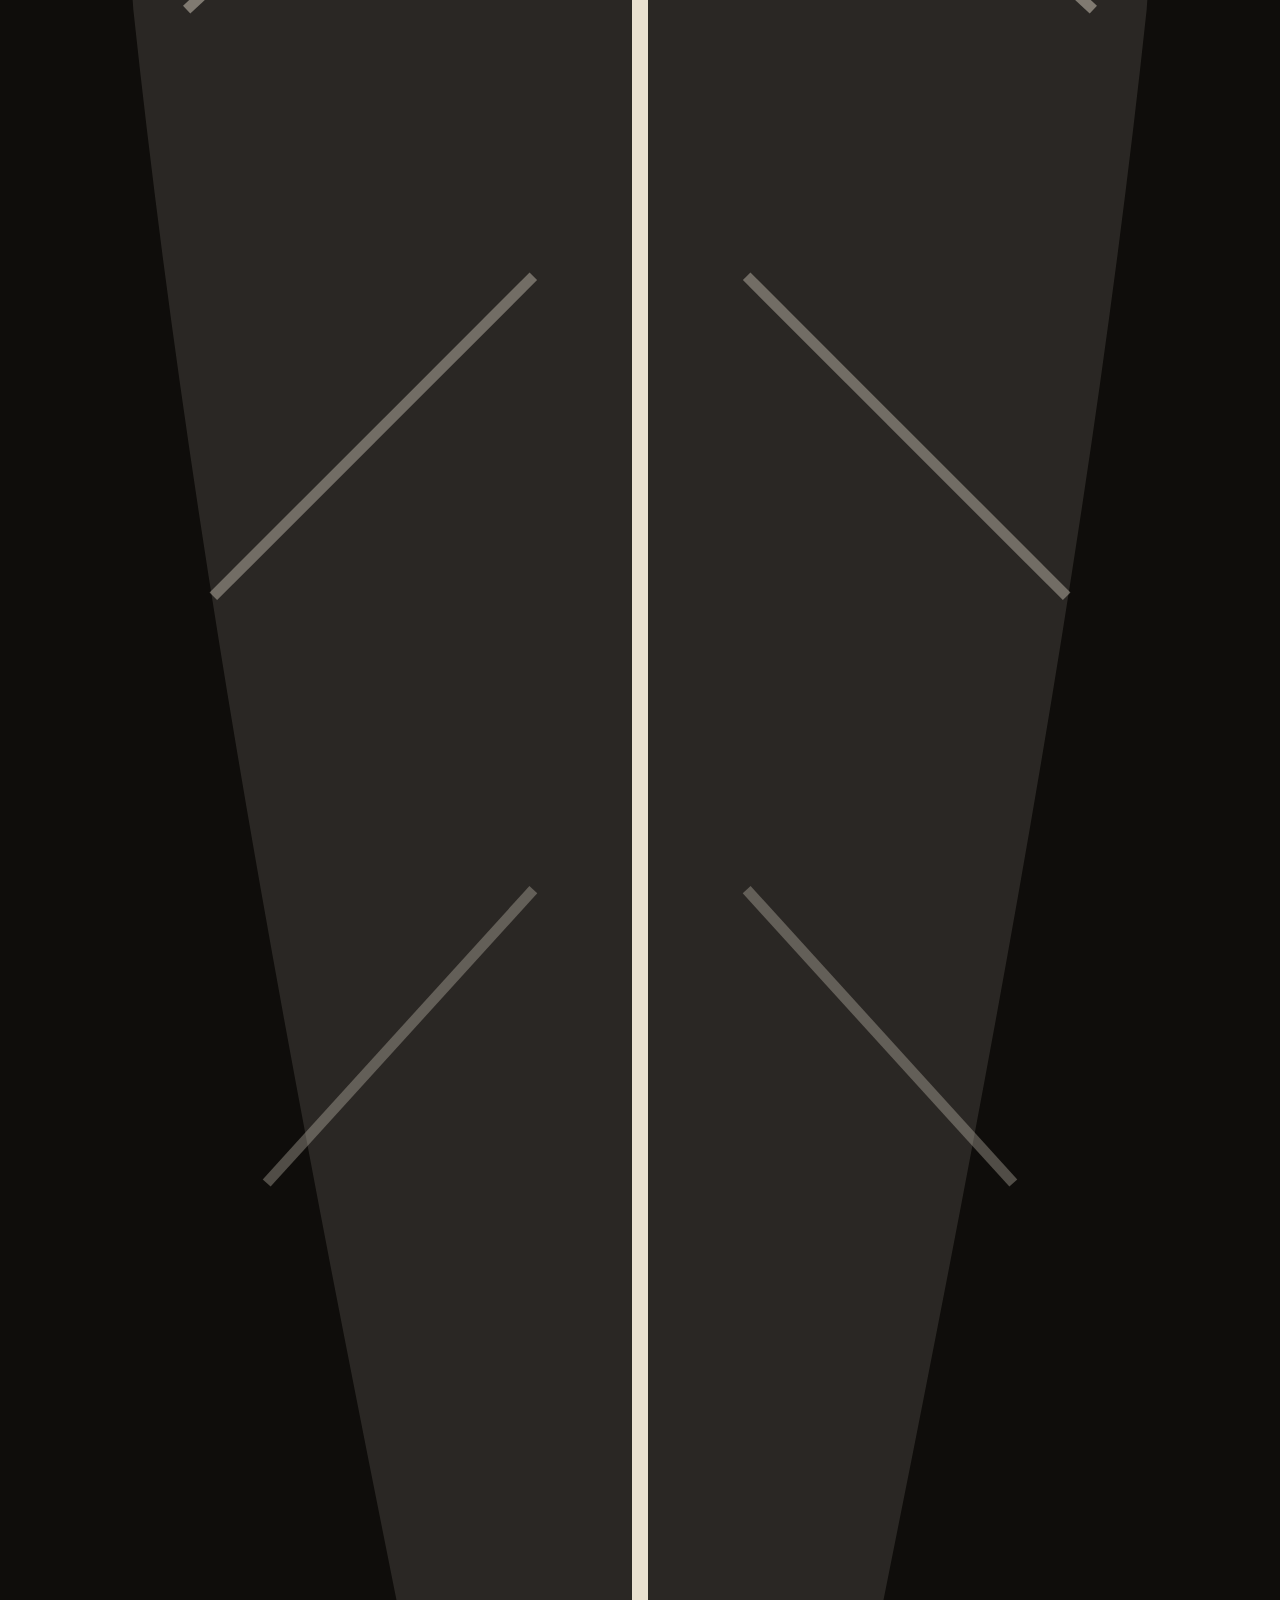
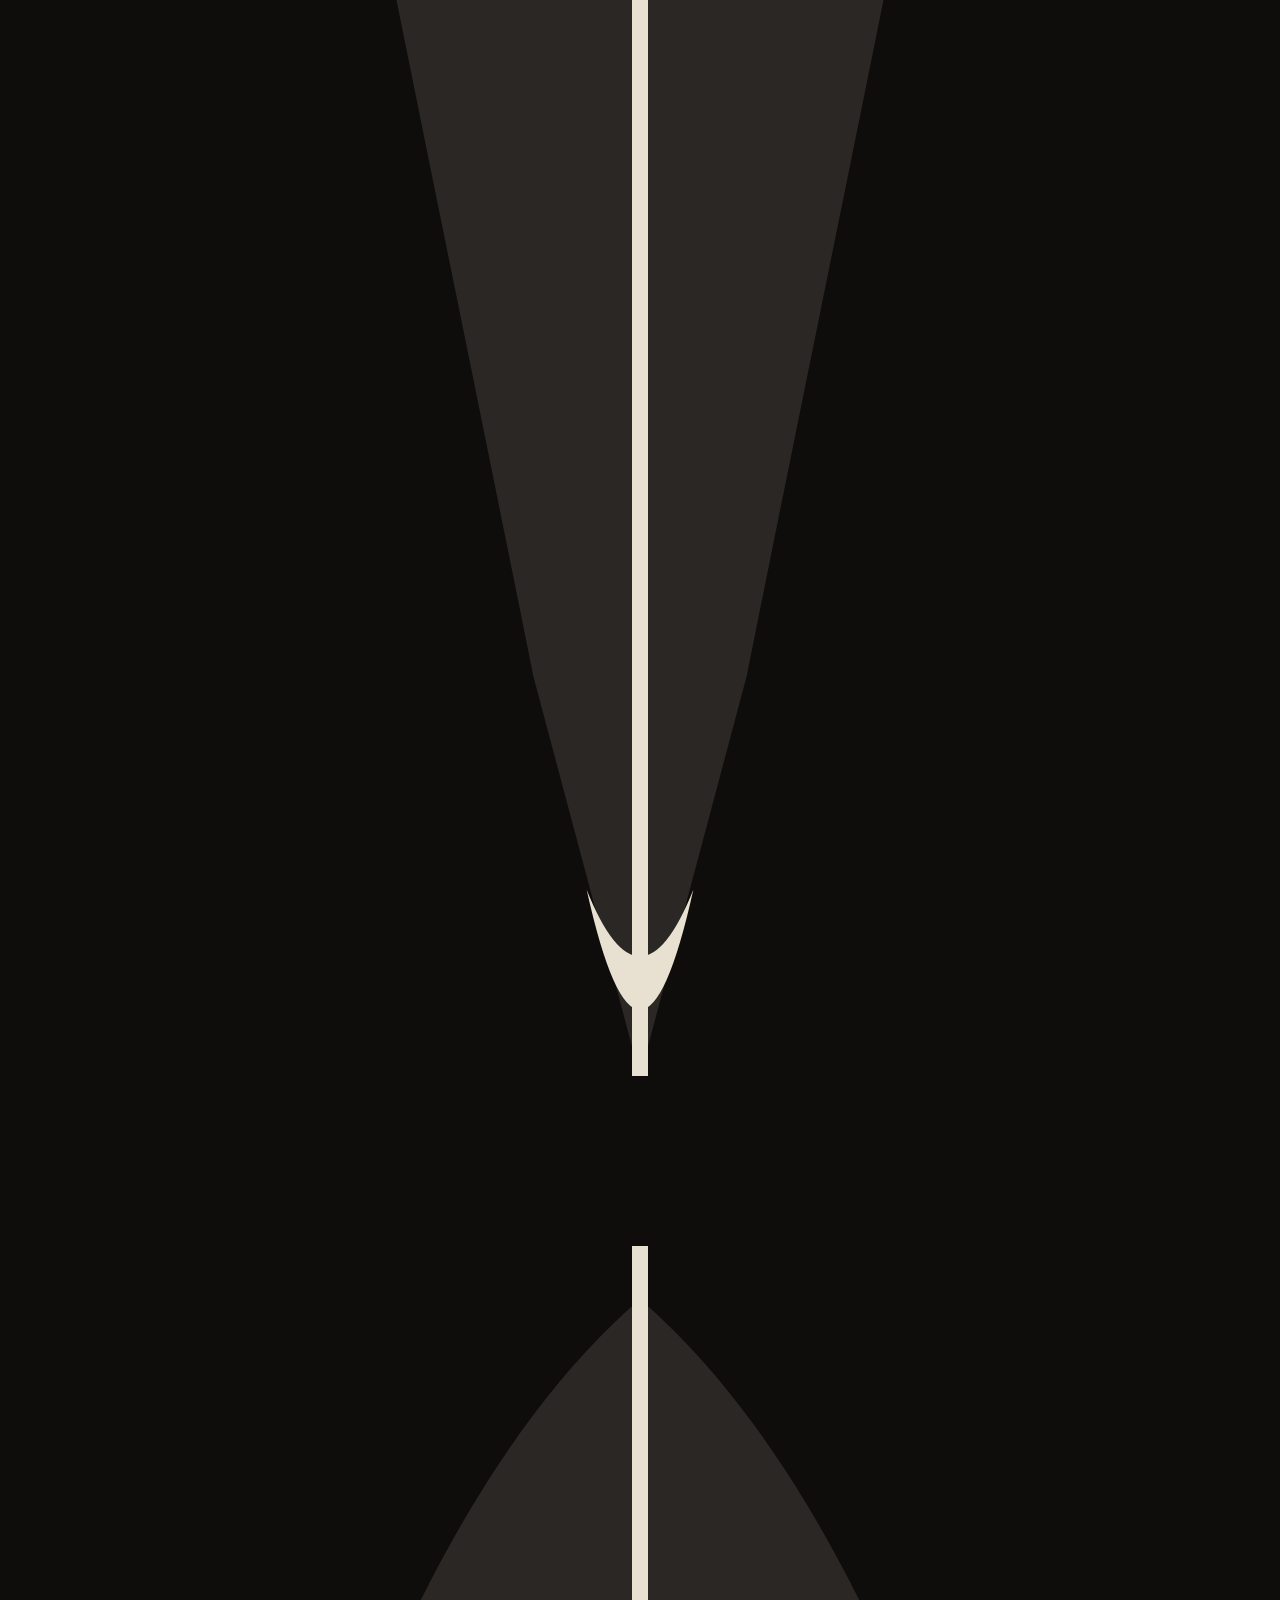
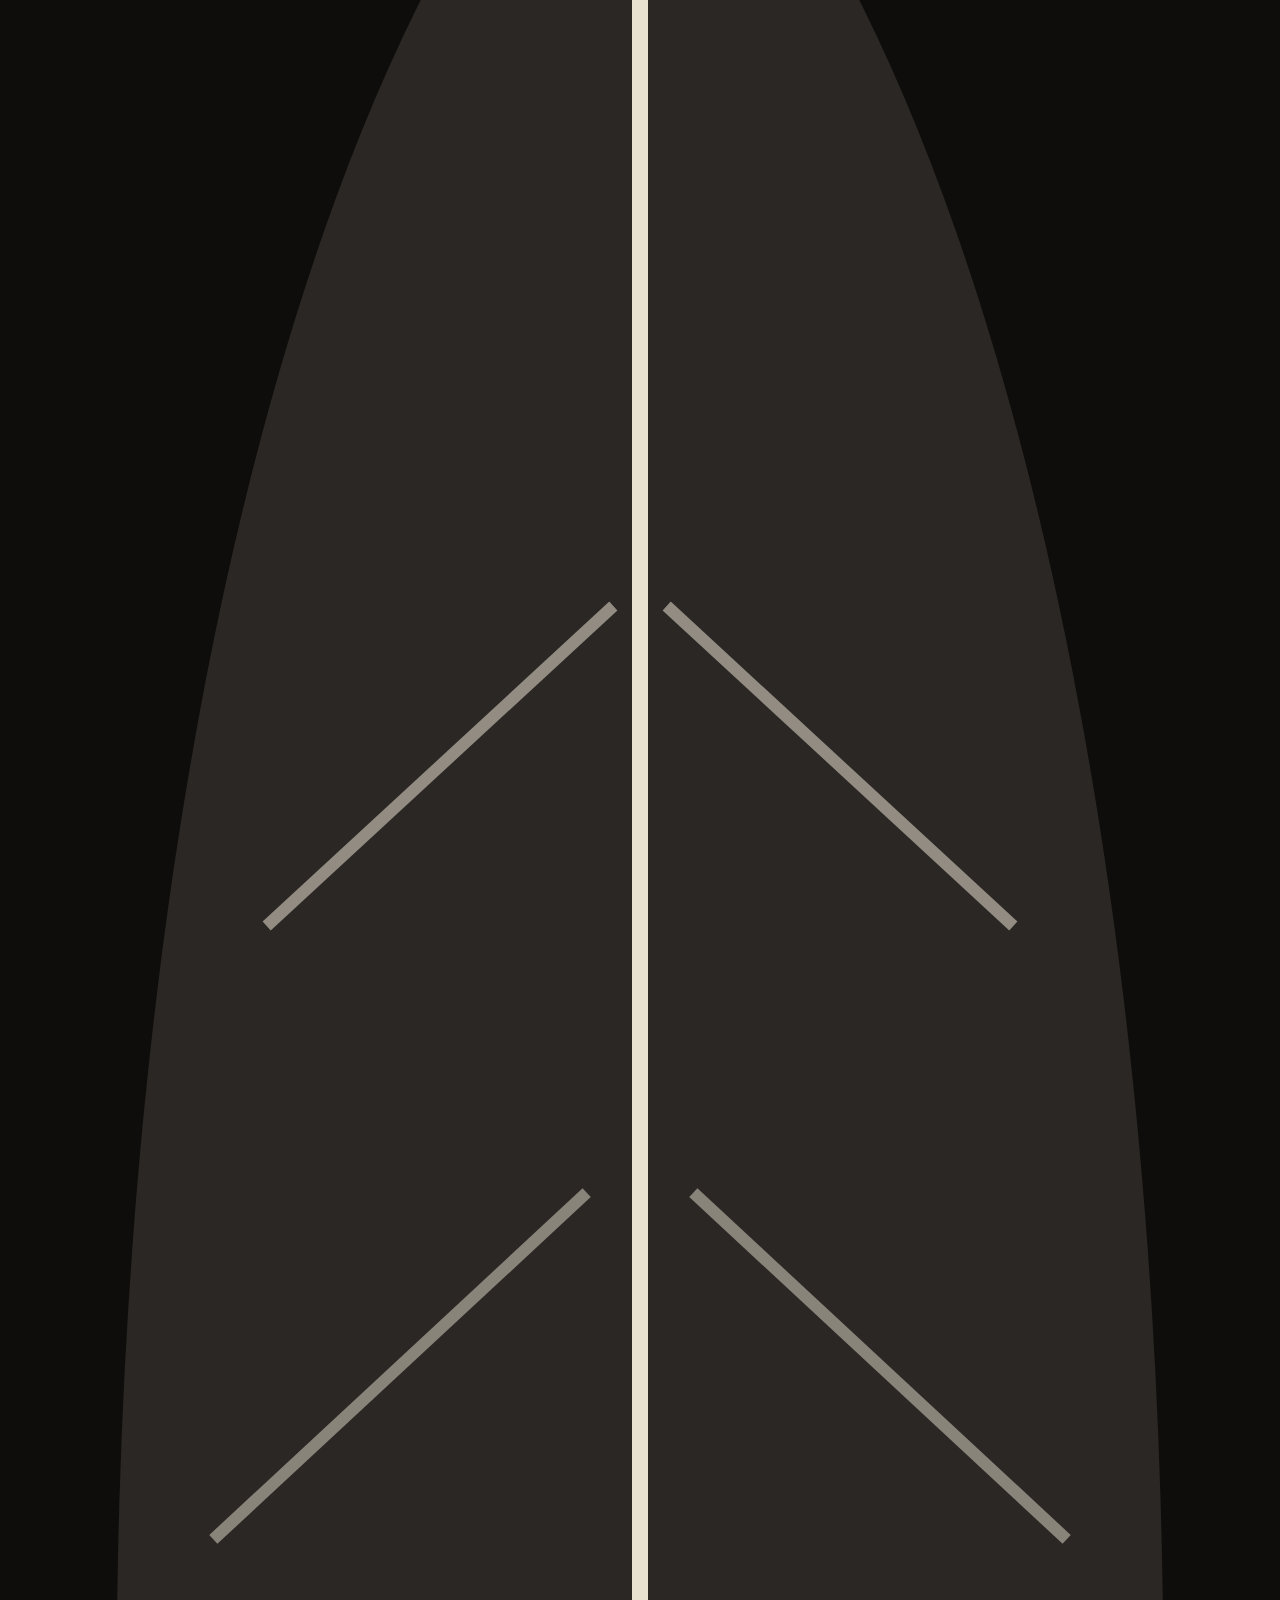
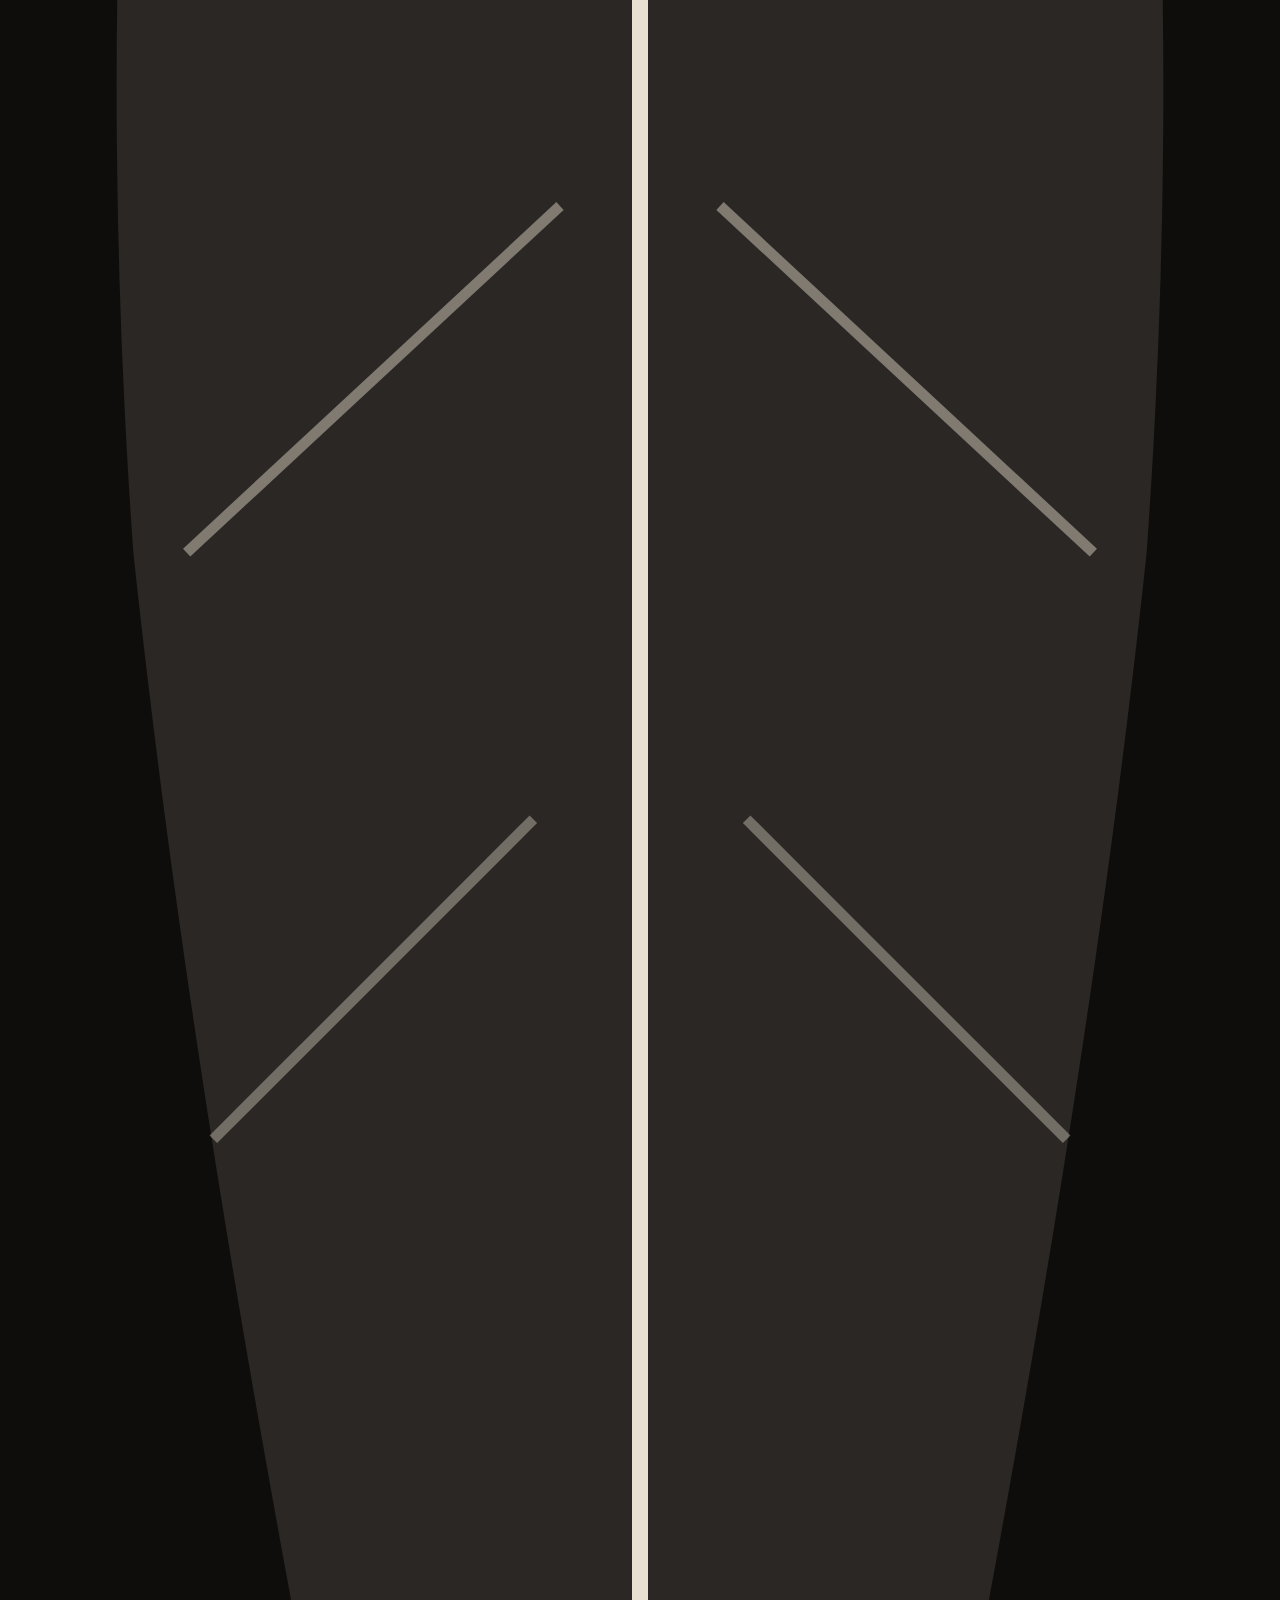
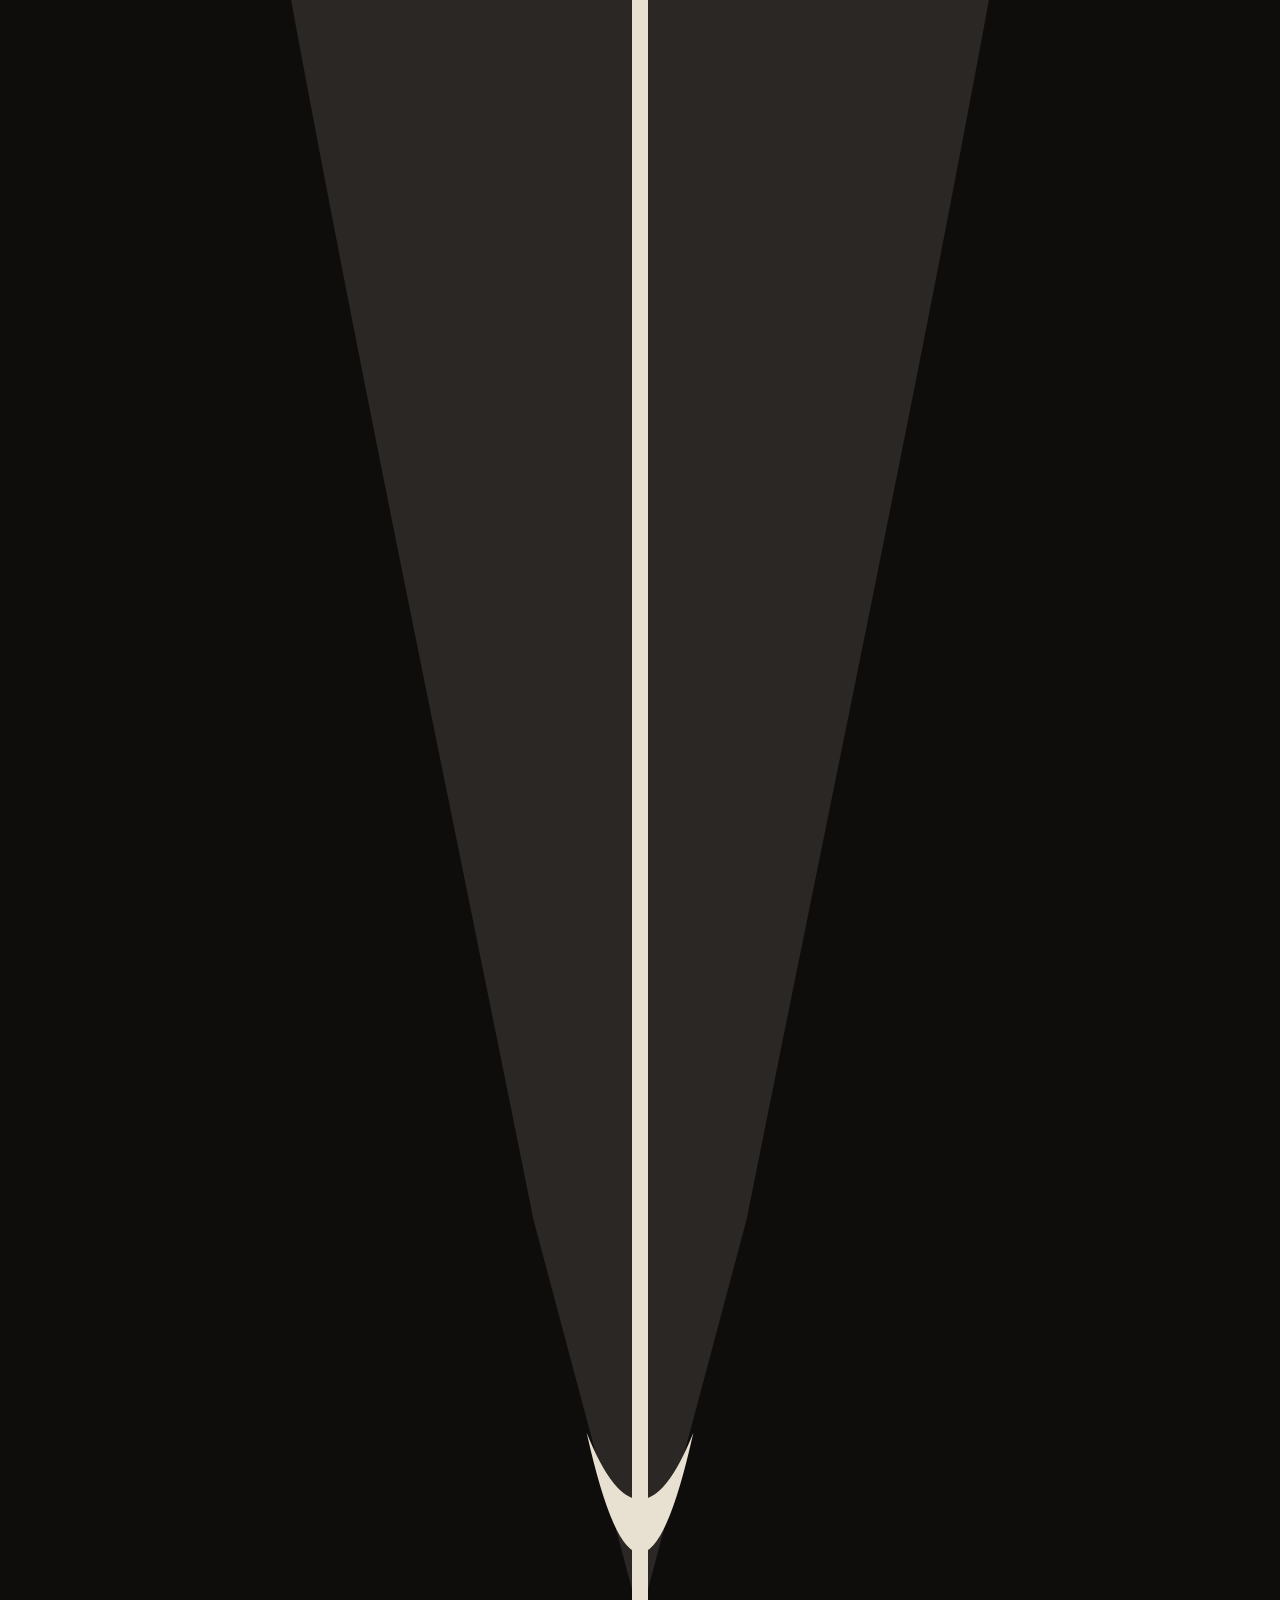
==== commit 9de0cd0f: "Redesign: dark minimalist — strip all atmospheric effects, clean type on black" ====
--- a/aesthesis.html
+++ b/aesthesis.html
@@ -11,8 +11,6 @@
   <link rel="stylesheet" href="css/style.css">
 </head>
 <body>
-
-  <div class="grain" aria-hidden="true"></div>
 
   <!-- Feather pen decorations -->
   <div class="feather-deco feather-1" aria-hidden="true">
--- a/css/style.css
+++ b/css/style.css
@@ -1,45 +1,32 @@
 /* ============================================================
    LUYZA T.A — AESTHESIS
-   Dutch Golden Age × Poetic Digital Philosophy
-   Chiaroscuro · Candlelight · Aged Parchment · Timeless
+   Dark minimalist — clean type, no atmosphere
    ============================================================ */
 
 /* ── Design Tokens ─────────────────────────────────────────── */
 :root {
-  --bg:          #0b0805;
-  --bg-2:        #110d07;
-  --bg-3:        #171009;
-  --bg-card:     #1b130a;
-  --bg-warm:     #201608;
-
-  --line:        rgba(185, 145, 58, 0.08);
-  --line-warm:   rgba(195, 152, 65, 0.16);
-  --line-glow:   rgba(200, 158, 68, 0.32);
-
-  --text:        #e5cfA0;
-  --text-2:      #b08a58;
-  --text-3:      #664c2a;
-  --text-dim:    rgba(229, 207, 160, 0.06);
-
-  --accent:      #c4880f;
-  --accent-dim:  #8a6010;
-  --accent-hot:  #dea02a;
-  --accent-bg:   rgba(196, 136, 15, 0.06);
-
-  --glow-1:      rgba(196, 136, 15, 0.05);
-  --glow-2:      rgba(196, 136, 15, 0.10);
-  --glow-3:      rgba(196, 136, 15, 0.20);
+  --bg:      #0f0d0b;
+  --bg-2:    #141210;
+  --bg-card: #191512;
+
+  --line:    rgba(255, 255, 255, 0.07);
+  --line-2:  rgba(255, 255, 255, 0.12);
+
+  --text:    #e8e0d0;
+  --text-2:  #b8a890;
+  --text-3:  #8a7a6a;
+
+  --accent:     #a07840;
+  --accent-hot: #c09050;
 
   --font-serif:  'Cormorant Garamond', 'EB Garamond', Georgia, serif;
   --font-script: 'Dancing Script', cursive;
 
-  --nav-h:  62px;
-  --pad-x:  clamp(1.5rem, 5vw, 4rem);
-
-  --ease:        cubic-bezier(0.25, 0.1, 0.25, 1);
-  --ease-out:    cubic-bezier(0, 0, 0.2, 1);
-  --ease-slow:   cubic-bezier(0.16, 1, 0.3, 1);
-  --ease-in-out: cubic-bezier(0.4, 0, 0.2, 1);
+  --nav-h: 62px;
+  --pad-x: clamp(1.5rem, 5vw, 4rem);
+
+  --ease:      cubic-bezier(0.25, 0.1, 0.25, 1);
+  --ease-slow: cubic-bezier(0.16, 1, 0.3, 1);
 }
 
 /* ── Reset ──────────────────────────────────────────────────── */
@@ -48,10 +35,6 @@
 
 body {
   background-color: var(--bg);
-  background-image:
-    radial-gradient(ellipse 90% 50% at 50% 0%,   rgba(196,136,15,0.04) 0%, transparent 70%),
-    radial-gradient(ellipse 70% 70% at 0%  100%,  rgba(150, 75, 8, 0.05) 0%, transparent 65%),
-    radial-gradient(ellipse 55% 70% at 100% 50%,  rgba(130, 65, 6, 0.04) 0%, transparent 65%);
   color: var(--text);
   font-family: var(--font-serif);
   font-weight: 300;
@@ -62,65 +45,10 @@
   min-height: 100vh;
 }
 
-a       { color: inherit; text-decoration: none; }
-img     { display: block; max-width: 100%; }
-ul      { list-style: none; }
-button  { background: none; border: none; cursor: pointer; font: inherit; color: inherit; }
-
-/* ── Paper grain ────────────────────────────────────────────── */
-.grain {
-  position: fixed;
-  inset: -50%;
-  width: 200%; height: 200%;
-  background-image: url("data:image/svg+xml,%3Csvg xmlns='http://www.w3.org/2000/svg'%3E%3Cfilter id='n'%3E%3CfeTurbulence type='fractalNoise' baseFrequency='0.66' numOctaves='5' stitchTiles='stitch'/%3E%3CfeColorMatrix type='saturate' values='0'/%3E%3C/filter%3E%3Crect width='100%25' height='100%25' filter='url(%23n)' opacity='0.85'/%3E%3C/svg%3E");
-  opacity: 0.048;
-  mix-blend-mode: overlay;
-  pointer-events: none;
-  z-index: 999;
-  animation: grain-drift 14s steps(8) infinite;
-}
-@keyframes grain-drift {
-  0%,100% { transform: translate(0,0); }
-  12%     { transform: translate(-4%,-8%); }
-  25%     { transform: translate(-12%, 5%); }
-  37%     { transform: translate(7%,-22%); }
-  50%     { transform: translate(-4%, 20%); }
-  62%     { transform: translate(-13%, 8%); }
-  75%     { transform: translate(11%, 0%); }
-  87%     { transform: translate(2%, 14%); }
-}
-
-/* ── Dust canvas (injected by JS) ───────────────────────────── */
-#dust-canvas {
-  position: fixed;
-  inset: 0;
-  pointer-events: none;
-  z-index: 3;
-  opacity: 0.7;
-}
-
-/* ── Candlelight glow (injected by JS) ──────────────────────── */
-.candle-glow {
-  position: fixed;
-  width: 700px; height: 700px;
-  border-radius: 50%;
-  background: radial-gradient(circle,
-    rgba(196,136,15,0.07) 0%,
-    rgba(170, 95,10,0.04) 40%,
-    transparent 70%
-  );
-  pointer-events: none;
-  z-index: 1;
-  transform: translate(-50%, -50%);
-  animation: candle-flicker 9s ease-in-out infinite;
-}
-@keyframes candle-flicker {
-  0%,100% { opacity: 0.8; transform: translate(-50%,-50%) scale(1); }
-  18%     { opacity: 1.0; transform: translate(-50%,-50%) scale(1.05); }
-  42%     { opacity: 0.65; transform: translate(-50%,-50%) scale(0.97); }
-  63%     { opacity: 0.9; transform: translate(-50%,-50%) scale(1.03); }
-  81%     { opacity: 0.72; transform: translate(-50%,-50%) scale(0.99); }
-}
+a      { color: inherit; text-decoration: none; }
+img    { display: block; max-width: 100%; }
+ul     { list-style: none; }
+button { background: none; border: none; cursor: pointer; font: inherit; color: inherit; }
 
 /* ── Navigation ─────────────────────────────────────────────── */
 nav {
@@ -132,18 +60,10 @@
   align-items: center;
   justify-content: space-between;
   padding: 0 var(--pad-x);
-  border-bottom: 1px solid var(--line-warm);
-  background: rgba(9, 6, 3, 0.93);
-  backdrop-filter: blur(22px) saturate(1.5);
-  -webkit-backdrop-filter: blur(22px) saturate(1.5);
-}
-nav::after {
-  content: '';
-  position: absolute;
-  bottom: -28px; left: 0; right: 0;
-  height: 28px;
-  background: linear-gradient(to bottom, rgba(196,136,15,0.035), transparent);
-  pointer-events: none;
+  border-bottom: 1px solid var(--line);
+  background: rgba(15, 13, 11, 0.95);
+  backdrop-filter: blur(16px);
+  -webkit-backdrop-filter: blur(16px);
 }
 
 .nav-brand {
@@ -152,27 +72,21 @@
   font-weight: 600;
   letter-spacing: 0.3em;
   color: var(--text);
-  transition: color 0.4s var(--ease);
   display: flex;
   align-items: center;
   gap: 0.6rem;
+  transition: color 0.3s var(--ease);
 }
 .nav-brand:hover { color: var(--accent-hot); }
 
 .nav-feather {
-  width: 38px; height: 38px;
+  width: 34px; height: 34px;
   flex-shrink: 0;
   color: var(--accent);
-  opacity: 0.72;
-  transition: opacity 0.4s, transform 0.55s var(--ease-slow), color 0.4s;
-  transform-origin: bottom center;
-  filter: drop-shadow(0 0 5px rgba(196,136,15,0.25));
-}
-.nav-brand:hover .nav-feather {
-  opacity: 1;
-  transform: rotate(-10deg) scale(1.12);
-  filter: drop-shadow(0 0 12px rgba(220,160,30,0.45));
-}
+  opacity: 0.65;
+  transition: opacity 0.3s, color 0.3s;
+}
+.nav-brand:hover .nav-feather { opacity: 0.9; }
 
 .nav-links {
   display: flex;
@@ -185,7 +99,7 @@
   letter-spacing: 0.24em;
   text-transform: uppercase;
   color: var(--text-3);
-  transition: color 0.38s var(--ease);
+  transition: color 0.3s var(--ease);
   position: relative;
 }
 .nav-links a::after {
@@ -193,8 +107,8 @@
   position: absolute;
   bottom: -3px; left: 0; right: 100%;
   height: 1px;
-  background: linear-gradient(to right, var(--accent), var(--accent-hot));
-  transition: right 0.45s var(--ease-slow);
+  background: var(--accent);
+  transition: right 0.35s var(--ease-slow);
 }
 .nav-links a:hover      { color: var(--text-2); }
 .nav-links a.active     { color: var(--text); }
@@ -211,7 +125,7 @@
   display: block;
   width: 22px; height: 1px;
   background: var(--text-3);
-  transition: all 0.35s var(--ease);
+  transition: all 0.3s var(--ease);
 }
 .nav-toggle.open span:first-child { transform: rotate(45deg) translate(4px, 4px); }
 .nav-toggle.open span:last-child  { transform: rotate(-45deg) translate(4px,-4px); }
@@ -220,42 +134,11 @@
 .page {
   padding-top: var(--nav-h);
   min-height: 100vh;
-  position: relative;
-}
-.page-enter { animation: page-in 1.1s var(--ease-slow) both; }
+}
+.page-enter { animation: page-in 0.9s var(--ease-slow) both; }
 @keyframes page-in {
-  from { opacity: 0; transform: translateY(14px); }
+  from { opacity: 0; transform: translateY(10px); }
   to   { opacity: 1; transform: translateY(0); }
-}
-
-/* ── Atmospheric section divider ────────────────────────────── */
-.atm-divider {
-  position: relative;
-  height: 1px;
-  background: transparent;
-  overflow: visible;
-  margin: 0;
-}
-.atm-divider::before {
-  content: '';
-  position: absolute;
-  left: var(--pad-x); right: var(--pad-x); top: 0;
-  height: 1px;
-  background: linear-gradient(to right,
-    transparent,
-    var(--line-warm),
-    rgba(200,158,68,0.28),
-    var(--line-warm),
-    transparent
-  );
-}
-.atm-divider::after {
-  content: '';
-  position: absolute;
-  left: 0; right: 0; top: -10px;
-  height: 20px;
-  background: radial-gradient(ellipse 55% 100% at 50% 50%,
-    rgba(196,136,15,0.04), transparent);
 }
 
 /* ── Section label ──────────────────────────────────────────── */
@@ -265,17 +148,8 @@
   gap: 1.2rem;
   margin-bottom: 3.5rem;
 }
-.section-label .num {
-  font-size: 0.58rem;
-  letter-spacing: 0.18em;
-  color: var(--text-3);
-}
-.section-label .name {
-  font-size: 0.58rem;
-  letter-spacing: 0.25em;
-  text-transform: uppercase;
-  color: var(--text-3);
-}
+.section-label .num  { font-size: 0.58rem; letter-spacing: 0.18em; color: var(--text-3); }
+.section-label .name { font-size: 0.58rem; letter-spacing: 0.25em; text-transform: uppercase; color: var(--text-3); }
 
 /* ── Section CTA ────────────────────────────────────────────── */
 .section-cta {
@@ -287,29 +161,9 @@
   text-transform: uppercase;
   color: var(--text-3);
   margin-top: 3.5rem;
-  transition: color 0.4s var(--ease), gap 0.45s var(--ease-slow);
-  position: relative;
-}
-.section-cta::after {
-  content: '';
-  position: absolute;
-  bottom: -5px; left: 0; right: 0;
-  height: 1px;
-  background: var(--line-warm);
-  transform: scaleX(0);
-  transform-origin: left;
-  transition: transform 0.5s var(--ease-slow);
-}
-.section-cta:hover { color: var(--accent-hot); gap: 1.4rem; }
-.section-cta:hover::after { transform: scaleX(1); }
-
-/* ── Ambient glow helper ────────────────────────────────────── */
-.ambient {
-  position: absolute;
-  border-radius: 50%;
-  filter: blur(90px);
-  pointer-events: none;
-}
+  transition: color 0.3s var(--ease);
+}
+.section-cta:hover { color: var(--accent-hot); }
 
 /* ── Footer ─────────────────────────────────────────────────── */
 footer {
@@ -318,15 +172,7 @@
   align-items: center;
   justify-content: space-between;
   margin-top: 8rem;
-  position: relative;
-}
-footer::before {
-  content: '';
-  position: absolute;
-  top: 0; left: var(--pad-x); right: var(--pad-x);
-  height: 1px;
-  background: linear-gradient(to right,
-    transparent, var(--line-warm), rgba(200,158,68,0.22), var(--line-warm), transparent);
+  border-top: 1px solid var(--line);
 }
 .footer-name {
   font-family: var(--font-serif);
@@ -339,7 +185,6 @@
   font-size: 0.58rem;
   letter-spacing: 0.14em;
   color: var(--text-3);
-  opacity: 0.45;
   text-align: right;
   line-height: 1.9;
 }
@@ -357,55 +202,7 @@
   overflow: hidden;
 }
 
-/* Layered atmospheric depth */
-.hero::before {
-  content: '';
-  position: absolute; inset: 0;
-  background:
-    radial-gradient(ellipse 55% 65% at 12% 62%,  rgba(196,130,15,0.10) 0%, transparent 65%),
-    radial-gradient(ellipse 70% 45% at 88% 18%,  rgba(155, 78, 8, 0.07) 0%, transparent 70%),
-    radial-gradient(ellipse 40% 75% at 50% 100%, rgba( 95, 45, 5, 0.12) 0%, transparent 58%);
-  pointer-events: none;
-  z-index: 0;
-}
-
-/* Painterly edge vignette */
-.hero::after {
-  content: '';
-  position: absolute; inset: 0;
-  background:
-    linear-gradient(to bottom, rgba(8,5,2,0.55) 0%, transparent 18%, transparent 78%, rgba(8,5,2,0.65) 100%),
-    linear-gradient(to right,  rgba(8,5,2,0.32) 0%, transparent 18%, transparent 82%, rgba(8,5,2,0.32) 100%);
-  pointer-events: none;
-  z-index: 1;
-}
-
-.hero-ambient-1 {
-  width: 620px; height: 620px;
-  bottom: -160px; right: -160px;
-  background: radial-gradient(circle, rgba(196,128,15,0.09) 0%, transparent 65%);
-}
-.hero-ambient-2 {
-  width: 420px; height: 420px;
-  top: 8%; left: -110px;
-  background: radial-gradient(circle, rgba(175, 95,10,0.06) 0%, transparent 65%);
-}
-.hero-ambient-3 {
-  width: 320px; height: 220px;
-  top: 32%; left: 38%;
-  background: radial-gradient(ellipse, rgba(196,140,15,0.04) 0%, transparent 70%);
-  animation: ambient-breathe 18s ease-in-out infinite alternate;
-}
-@keyframes ambient-breathe {
-  from { transform: translate(0,0); opacity: 0.55; }
-  to   { transform: translate(28px,-18px); opacity: 1; }
-}
-
-.hero-inner {
-  max-width: 1020px;
-  position: relative;
-  z-index: 4;
-}
+.hero-inner { max-width: 1020px; }
 
 .hero-meta {
   display: flex;
@@ -420,8 +217,8 @@
 .hero-meta-dot {
   width: 3px; height: 3px;
   border-radius: 50%;
-  background: var(--accent-dim);
-  opacity: 0.55;
+  background: var(--accent);
+  opacity: 0.5;
   flex-shrink: 0;
 }
 
@@ -435,9 +232,6 @@
   color: var(--text);
   letter-spacing: -0.03em;
   margin-bottom: 4rem;
-  text-shadow:
-    0 0 100px rgba(196,136,15,0.06),
-    0 2px 6px rgba(0,0,0,0.6);
 }
 .hero-title .indent {
   padding-left: clamp(2.5rem, 6vw, 6rem);
@@ -451,8 +245,9 @@
   gap: 2rem;
 }
 .hero-line-accent {
-  width: 56px; height: 1px;
-  background: linear-gradient(to right, transparent, var(--accent-dim));
+  width: 40px; height: 1px;
+  background: var(--accent);
+  opacity: 0.4;
   flex-shrink: 0;
 }
 .hero-name {
@@ -474,17 +269,11 @@
   letter-spacing: 0.26em;
   text-transform: uppercase;
   color: var(--text-3);
+}
+.scroll-line {
+  width: 1px; height: 44px;
+  background: linear-gradient(to bottom, var(--accent), transparent);
   opacity: 0.5;
-  z-index: 4;
-}
-.scroll-line {
-  width: 1px; height: 52px;
-  background: linear-gradient(to bottom, var(--accent-dim), transparent);
-  animation: scroll-pulse 3.2s ease-in-out infinite;
-}
-@keyframes scroll-pulse {
-  0%,100% { opacity: 0.75; transform: scaleY(1); }
-  50%      { opacity: 0.25; transform: scaleY(0.6); }
 }
 
 /* ================================================================
@@ -492,15 +281,7 @@
    ================================================================ */
 .preview-section {
   padding: 7rem var(--pad-x);
-  position: relative;
-}
-.preview-section::before {
-  content: '';
-  position: absolute;
-  top: 0; left: var(--pad-x); right: var(--pad-x);
-  height: 1px;
-  background: linear-gradient(to right,
-    transparent, var(--line-warm), rgba(200,158,68,0.22), var(--line-warm), transparent);
+  border-top: 1px solid var(--line);
 }
 
 .preview-grid {
@@ -521,52 +302,33 @@
   aspect-ratio: auto;
 }
 
-/* Chiaroscuro vignette */
-.preview-photo::after {
-  content: '';
-  position: absolute; inset: 0;
-  background:
-    radial-gradient(ellipse 100% 100% at 50% 50%,
-      transparent 38%, rgba(6,4,1,0.5) 100%);
-  mix-blend-mode: multiply;
-  pointer-events: none;
-  z-index: 2;
-}
-
 .preview-photo > img {
   position: absolute; inset: 0;
   width: 100%; height: 100%;
   object-fit: cover;
-  transition: transform 1s var(--ease-slow), filter 1s var(--ease);
-  filter: brightness(0.88) contrast(1.06) saturate(0.8);
+  transition: transform 0.9s var(--ease-slow), filter 0.9s var(--ease);
+  filter: brightness(0.85) contrast(1.05) saturate(0.75);
 }
 .preview-photo:hover > img {
-  transform: scale(1.045);
-  filter: brightness(0.93) contrast(1.09) saturate(0.85);
+  transform: scale(1.04);
+  filter: brightness(0.92) contrast(1.08) saturate(0.8);
 }
 
 .photo-info {
   position: absolute;
   bottom: 0; left: 0; right: 0;
   padding: 2rem 1.5rem;
-  background: linear-gradient(to top, rgba(6,4,1,0.90) 0%, transparent 100%);
+  background: linear-gradient(to top, rgba(10,8,6,0.88) 0%, transparent 100%);
   display: flex;
   align-items: flex-end;
   justify-content: space-between;
   opacity: 0;
-  transition: opacity 0.5s var(--ease);
-  z-index: 3;
+  transition: opacity 0.4s var(--ease);
+  z-index: 2;
 }
 .preview-photo:hover .photo-info { opacity: 1; }
-.photo-num {
-  font-size: 0.52rem; letter-spacing: 0.18em; color: var(--text-3);
-}
-.photo-title {
-  font-family: var(--font-serif);
-  font-size: 1.15rem;
-  font-style: italic;
-  color: var(--text);
-}
+.photo-num   { font-size: 0.52rem; letter-spacing: 0.18em; color: var(--text-3); }
+.photo-title { font-family: var(--font-serif); font-size: 1.1rem; font-style: italic; color: var(--text); }
 
 /* ================================================================
    AESTHESIS PREVIEW — Index
@@ -577,15 +339,7 @@
   grid-template-columns: 1fr 1fr;
   gap: 5rem;
   align-items: start;
-  position: relative;
-}
-.aesthesis-section::before {
-  content: '';
-  position: absolute;
-  top: 0; left: var(--pad-x); right: var(--pad-x);
-  height: 1px;
-  background: linear-gradient(to right,
-    transparent, var(--line-warm), rgba(200,158,68,0.22), var(--line-warm), transparent);
+  border-top: 1px solid var(--line);
 }
 
 .aesthesis-section .section-label { margin-bottom: 0; }
@@ -598,15 +352,7 @@
    ================================================================ */
 .page-header {
   padding: 6rem var(--pad-x) 4rem;
-  position: relative;
-}
-.page-header::after {
-  content: '';
-  position: absolute;
-  bottom: 0; left: var(--pad-x); right: var(--pad-x);
-  height: 1px;
-  background: linear-gradient(to right,
-    transparent, var(--line-warm), rgba(200,158,68,0.22), var(--line-warm), transparent);
+  border-bottom: 1px solid var(--line);
 }
 .page-header-inner {
   display: flex;
@@ -622,9 +368,8 @@
   line-height: 0.95;
   letter-spacing: -0.025em;
   color: var(--text);
-  text-shadow: 0 2px 8px rgba(0,0,0,0.5);
-}
-.page-title em { font-style: italic; color: var(--accent-dim); }
+}
+.page-title em { font-style: italic; color: var(--text-2); }
 .page-subtitle {
   font-size: 0.6rem;
   letter-spacing: 0.24em;
@@ -654,44 +399,31 @@
   position: absolute;
   inset: 0; width: 100%; height: 100%;
   object-fit: cover;
-  transition: transform 1s var(--ease-slow), filter 1s var(--ease);
-  filter: brightness(0.86) contrast(1.07) saturate(0.78);
+  transition: transform 0.9s var(--ease-slow), filter 0.9s var(--ease);
+  filter: brightness(0.84) contrast(1.06) saturate(0.75);
 }
 .photo-item:hover img {
-  transform: scale(1.05);
-  filter: brightness(0.92) contrast(1.1) saturate(0.84);
-}
-
-.photo-item::after {
-  content: '';
-  position: absolute; inset: 0;
-  background: radial-gradient(ellipse 100% 100% at 50% 50%,
-    transparent 33%, rgba(6,4,1,0.55) 100%);
-  mix-blend-mode: multiply;
-  pointer-events: none; z-index: 2;
+  transform: scale(1.04);
+  filter: brightness(0.92) contrast(1.08) saturate(0.8);
 }
 
 .photo-overlay {
   position: absolute; inset: 0;
-  background: linear-gradient(to top, rgba(6,4,1,0.88) 0%, transparent 55%);
+  background: linear-gradient(to top, rgba(10,8,6,0.88) 0%, transparent 55%);
   display: flex;
   flex-direction: column;
   justify-content: flex-end;
   padding: 1.75rem;
   opacity: 0;
-  transition: opacity 0.55s var(--ease);
-  z-index: 3;
+  transition: opacity 0.45s var(--ease);
+  z-index: 2;
 }
 .photo-item:hover .photo-overlay { opacity: 1; }
 .overlay-num   { font-size: 0.52rem; letter-spacing: 0.18em; color: var(--text-3); margin-bottom: 0.3rem; }
-.overlay-title { font-family: var(--font-serif); font-size: 1.25rem; font-style: italic; color: var(--text); }
+.overlay-title { font-family: var(--font-serif); font-size: 1.2rem; font-style: italic; color: var(--text); }
 .overlay-year  { font-size: 0.52rem; letter-spacing: 0.14em; color: var(--text-3); margin-top: 0.3rem; }
 
-/* Photo fill placeholder */
-.photo-fill {
-  position: absolute; inset: 0;
-  background: var(--bg-card);
-}
+.photo-fill { position: absolute; inset: 0; background: var(--bg-card); }
 
 /* ================================================================
    AESTHESIS PAGE — POETRY
@@ -701,15 +433,7 @@
   max-width: 600px;
   margin: 0 auto;
   text-align: center;
-  position: relative;
-}
-.aesthesis-intro::after {
-  content: '';
-  position: absolute;
-  bottom: 0; left: var(--pad-x); right: var(--pad-x);
-  height: 1px;
-  background: linear-gradient(to right,
-    transparent, var(--line-warm), rgba(200,158,68,0.22), var(--line-warm), transparent);
+  border-bottom: 1px solid var(--line);
 }
 .aesthesis-intro p {
   font-family: var(--font-serif);
@@ -721,52 +445,20 @@
 
 .poems-collection { padding: 3rem 0 8rem; }
 
-/* Each poem — aged manuscript on dark parchment */
 .poem-item {
   display: flex;
   flex-direction: column;
   align-items: center;
   padding: 5rem 4rem;
-  position: relative;
-  background:
-    repeating-linear-gradient(
-      0deg,
-      transparent,
-      transparent 28px,
-      rgba(185,148,58,0.022) 28px,
-      rgba(185,148,58,0.022) 29px
-    ),
-    linear-gradient(158deg, #1d1508 0%, #161007 40%, #191209 60%, #1b1409 100%);
-  border-radius: 2px;
-  border: 1px solid rgba(185,148,55,0.10);
-  box-shadow:
-    0 0 0 1px rgba(196,152,58,0.03),
-    0 10px 55px rgba(0,0,0,0.55),
-    0 3px 10px rgba(0,0,0,0.35),
-    inset 0 0 90px rgba(196,140,20,0.025);
-  margin: 3rem auto;
+  background: var(--bg-card);
+  border: 1px solid var(--line);
+  margin: 2px auto;
   max-width: 850px;
   width: calc(100% - var(--pad-x) * 2);
-  transition: box-shadow 0.7s var(--ease);
-}
-.poem-item:hover {
-  box-shadow:
-    0 0 0 1px rgba(196,152,58,0.07),
-    0 16px 70px rgba(0,0,0,0.6),
-    0 5px 14px rgba(0,0,0,0.38),
-    inset 0 0 110px rgba(196,140,20,0.04);
-}
+  transition: border-color 0.5s var(--ease);
+}
+.poem-item:hover { border-color: var(--line-2); }
 .poem-item::after { display: none; }
-
-/* Warm glow line at top edge of card */
-.poem-item::before {
-  content: '';
-  position: absolute;
-  top: -1px; left: 22%; right: 22%;
-  height: 1px;
-  background: linear-gradient(to right,
-    transparent, rgba(196,148,45,0.28), transparent);
-}
 
 .poem-index-col {
   display: flex;
@@ -780,35 +472,27 @@
 .poem-index-col::after {
   content: '';
   flex: 1; height: 1px;
-  background: linear-gradient(to right, transparent, var(--line-warm), transparent);
+  background: var(--line);
 }
 .poem-roman {
   font-size: 0.5rem;
   letter-spacing: 0.36em;
-  color: var(--accent-dim);
+  color: var(--text-3);
   flex-shrink: 0;
   text-transform: uppercase;
 }
 
-.poem-content-col {
-  width: 100%;
-  max-width: 630px;
-}
+.poem-content-col { width: 100%; max-width: 630px; }
 
 .poem-image { margin: 0 0 3rem; }
 .poem-image img {
   display: block;
   width: 100%;
   max-width: 400px;
-  filter: grayscale(18%) contrast(1.04) brightness(0.88);
-  transition: filter 1.1s var(--ease);
-  box-shadow:
-    0 0 0 1px rgba(185,148,55,0.07),
-    0 8px 44px rgba(0,0,0,0.55);
-}
-.poem-item:hover .poem-image img {
-  filter: grayscale(5%) contrast(1.07) brightness(0.92);
-}
+  filter: grayscale(15%) contrast(1.04) brightness(0.86);
+  transition: filter 1s var(--ease);
+}
+.poem-item:hover .poem-image img { filter: grayscale(5%) contrast(1.06) brightness(0.9); }
 .poem-image.landscape img { max-width: 100%; }
 .poem-image.square img    { max-width: 340px; }
 .poem-image.small img     { max-width: 240px; }
@@ -820,13 +504,8 @@
   gap: 1rem;
   margin-bottom: 1rem;
 }
-.poem-author {
-  font-size: 0.58rem;
-  letter-spacing: 0.22em;
-  text-transform: uppercase;
-  color: var(--text-3);
-}
-.poem-meta-sep { color: var(--text-3); font-size: 0.58rem; opacity: 0.38; }
+.poem-author    { font-size: 0.58rem; letter-spacing: 0.22em; text-transform: uppercase; color: var(--text-3); }
+.poem-meta-sep  { color: var(--text-3); font-size: 0.58rem; opacity: 0.38; }
 
 .poem-title {
   font-family: var(--font-serif);
@@ -845,7 +524,7 @@
   color: var(--text-2);
   max-width: 480px;
 }
-.poem-body p     { display: block; }
+.poem-body p    { display: block; }
 .poem-body .break { height: 0.9em; }
 
 .poem-item.epigraph .poem-title { font-size: clamp(1.2rem,2.5vw,1.9rem); color: var(--text-2); }
@@ -857,44 +536,7 @@
   letter-spacing: 0.24em;
   text-transform: uppercase;
   color: var(--text-3);
-  opacity: 0.5;
-}
-
-/* ── Feather decorations ─────────────────────────────────────── */
-.feather-deco {
-  position: fixed;
-  pointer-events: none;
-  z-index: 2;
-  color: var(--accent);
-  opacity: 0.16;
-  filter: drop-shadow(0 0 8px rgba(196,136,15,0.18));
-}
-.feather-deco svg { display: block; width: 100%; height: auto; }
-
-.feather-1 {
-  width: 48px; right: 6%; top: 20%;
-  transform-origin: 50% 15%;
-  animation: feather-float 13s ease-in-out infinite;
-}
-.feather-2 {
-  width: 36px; left: 4%; top: 50%;
-  transform-origin: 50% 15%;
-  animation: feather-float-r 16s ease-in-out infinite 3.5s;
-}
-.feather-3 {
-  width: 28px; right: 4%; bottom: 20%;
-  transform-origin: 50% 15%;
-  animation: feather-float 14s ease-in-out infinite 7s;
-}
-@keyframes feather-float {
-  0%,100% { transform: rotate(-8deg) translateY(0); }
-  35%     { transform: rotate(-3deg) translateY(-16px); }
-  68%     { transform: rotate(-11deg) translateY(-7px); }
-}
-@keyframes feather-float-r {
-  0%,100% { transform: scaleX(-1) rotate(-8deg) translateY(0); }
-  35%     { transform: scaleX(-1) rotate(-3deg) translateY(-14px); }
-  68%     { transform: scaleX(-1) rotate(-11deg) translateY(-6px); }
+  opacity: 0.6;
 }
 
 /* ================================================================
@@ -915,11 +557,11 @@
 .sobre-portrait {
   width: 100%; height: 100%;
   object-fit: cover;
-  filter: brightness(0.82) contrast(1.08) saturate(0.72);
+  filter: brightness(0.82) contrast(1.06) saturate(0.7);
 }
 .portrait-placeholder {
   width: 100%; height: 100%;
-  background: linear-gradient(160deg, var(--bg-3) 0%, var(--bg-2) 100%);
+  background: var(--bg-2);
   display: flex;
   align-items: flex-end;
   padding: 3rem;
@@ -959,10 +601,9 @@
   line-height: 1.72;
   color: var(--text);
   padding: 3rem 0;
-  border-top: 1px solid var(--line-warm);
-  border-bottom: 1px solid var(--line-warm);
+  border-top: 1px solid var(--line);
+  border-bottom: 1px solid var(--line);
   margin: 3.5rem 0;
-  text-shadow: 0 0 50px rgba(196,136,15,0.04);
 }
 
 /* ================================================================
@@ -990,26 +631,21 @@
   font-size: 1.1rem;
   font-style: italic;
   color: var(--text-2);
-  transition: color 0.4s var(--ease);
+  transition: color 0.3s var(--ease);
 }
 .contact-value:hover { color: var(--accent-hot); }
 
-.social-row {
-  display: flex;
-  gap: 2rem;
-  flex-wrap: wrap;
-  margin-top: 3.5rem;
-}
+.social-row { display: flex; gap: 2rem; flex-wrap: wrap; margin-top: 3.5rem; }
 .social-link {
   font-size: 0.6rem;
   letter-spacing: 0.22em;
   text-transform: uppercase;
   color: var(--text-3);
-  transition: color 0.4s var(--ease);
+  transition: color 0.3s var(--ease);
   padding: 0.5rem 0;
   border-bottom: 1px solid var(--line);
 }
-.social-link:hover { color: var(--accent-hot); border-color: var(--accent-dim); }
+.social-link:hover { color: var(--accent-hot); border-color: var(--line-2); }
 
 /* Contact form */
 .contact-form { padding-top: 0.5rem; }
@@ -1027,7 +663,7 @@
   width: 100%;
   background: transparent;
   border: none;
-  border-bottom: 1px solid var(--line-warm);
+  border-bottom: 1px solid var(--line-2);
   color: var(--text);
   font-family: var(--font-serif);
   font-size: 1rem;
@@ -1035,7 +671,7 @@
   font-style: italic;
   padding: 0.85rem 0;
   outline: none;
-  transition: border-color 0.4s var(--ease);
+  transition: border-color 0.3s var(--ease);
   resize: none;
   -webkit-appearance: none;
   appearance: none;
@@ -1048,11 +684,9 @@
 .form-textarea::placeholder { color: var(--text-3); opacity: 0.55; font-style: italic; }
 .form-textarea { min-height: 160px; }
 
-/* Engraved plate button */
 .btn-submit {
   display: inline-flex;
   align-items: center;
-  gap: 1.2rem;
   font-family: var(--font-serif);
   font-size: 0.65rem;
   letter-spacing: 0.26em;
@@ -1060,28 +694,12 @@
   font-style: italic;
   color: var(--text-3);
   background: transparent;
-  padding: 1rem 2.6rem;
+  padding: 0.9rem 2.2rem;
   cursor: pointer;
-  border: 1px solid var(--line-warm);
-  transition: color 0.4s var(--ease), border-color 0.4s var(--ease),
-              background 0.4s var(--ease), box-shadow 0.4s var(--ease);
-  position: relative;
-}
-.btn-submit::before {
-  content: '';
-  position: absolute;
-  inset: 3px;
-  border: 1px solid var(--line);
-  pointer-events: none;
-  transition: border-color 0.4s var(--ease);
-}
-.btn-submit:hover {
-  color: var(--accent-hot);
-  border-color: var(--accent-dim);
-  background: rgba(196,136,15,0.04);
-  box-shadow: 0 0 24px rgba(196,136,15,0.08), inset 0 0 24px rgba(196,136,15,0.04);
-}
-.btn-submit:hover::before { border-color: rgba(196,136,15,0.14); }
+  border: 1px solid var(--line-2);
+  transition: color 0.3s var(--ease), border-color 0.3s var(--ease);
+}
+.btn-submit:hover { color: var(--accent-hot); border-color: var(--accent); }
 
 /* ================================================================
    POEM PREVIEW — shared / homepage
@@ -1114,13 +732,13 @@
    ================================================================ */
 .reveal {
   opacity: 0;
-  transform: translateY(22px);
-  transition: opacity 1.1s var(--ease-slow), transform 1.1s var(--ease-slow);
-}
-.reveal.visible          { opacity: 1; transform: translateY(0); }
-.reveal-delay-1          { transition-delay: 0.12s; }
-.reveal-delay-2          { transition-delay: 0.24s; }
-.reveal-delay-3          { transition-delay: 0.36s; }
+  transform: translateY(18px);
+  transition: opacity 0.9s var(--ease-slow), transform 0.9s var(--ease-slow);
+}
+.reveal.visible     { opacity: 1; transform: translateY(0); }
+.reveal-delay-1     { transition-delay: 0.1s; }
+.reveal-delay-2     { transition-delay: 0.2s; }
+.reveal-delay-3     { transition-delay: 0.3s; }
 
 /* ================================================================
    RESPONSIVE
@@ -1133,13 +751,13 @@
     top: var(--nav-h); left: 0; right: 0;
     flex-direction: column;
     align-items: flex-start;
-    background: rgba(9,6,3,0.97);
+    background: rgba(15,13,11,0.98);
     padding: 2.5rem 1.5rem 4rem;
     gap: 2rem;
-    border-bottom: 1px solid var(--line-warm);
+    border-bottom: 1px solid var(--line);
     transform: translateY(-110%);
-    transition: transform 0.45s var(--ease-slow);
-    backdrop-filter: blur(22px);
+    transition: transform 0.4s var(--ease-slow);
+    backdrop-filter: blur(16px);
   }
   .nav-links.open { transform: translateY(0); }
   .nav-links a { font-size: 0.88rem; letter-spacing: 0.2em; }
@@ -1186,7 +804,6 @@
   .poem-image.portrait img,
   .poem-image.square img,
   .poem-image.small img { max-width: 100%; }
-  .feather-1, .feather-2, .feather-3 { display: none; }
 
   .aesthesis-intro { padding: 4rem 1.5rem; }
   footer { padding: 2.5rem 1.5rem; flex-direction: column; align-items: flex-start; gap: 1.5rem; }
@@ -1198,11 +815,7 @@
   .preview-photo.large { grid-column: 1; }
 }
 
-/* ── Reduced motion ─────────────────────────────────────────── */
 @media (prefers-reduced-motion: reduce) {
-  .grain, .candle-glow,
-  .feather-1, .feather-2, .feather-3,
-  .scroll-line, .hero-ambient-3 { animation: none; }
-  .reveal { transition-duration: 0.3s; }
-  .preview-photo > img, .photo-item img { transition-duration: 0.2s; }
-}
+  .reveal { transition-duration: 0.2s; }
+  .preview-photo > img, .photo-item img { transition-duration: 0.1s; }
+}
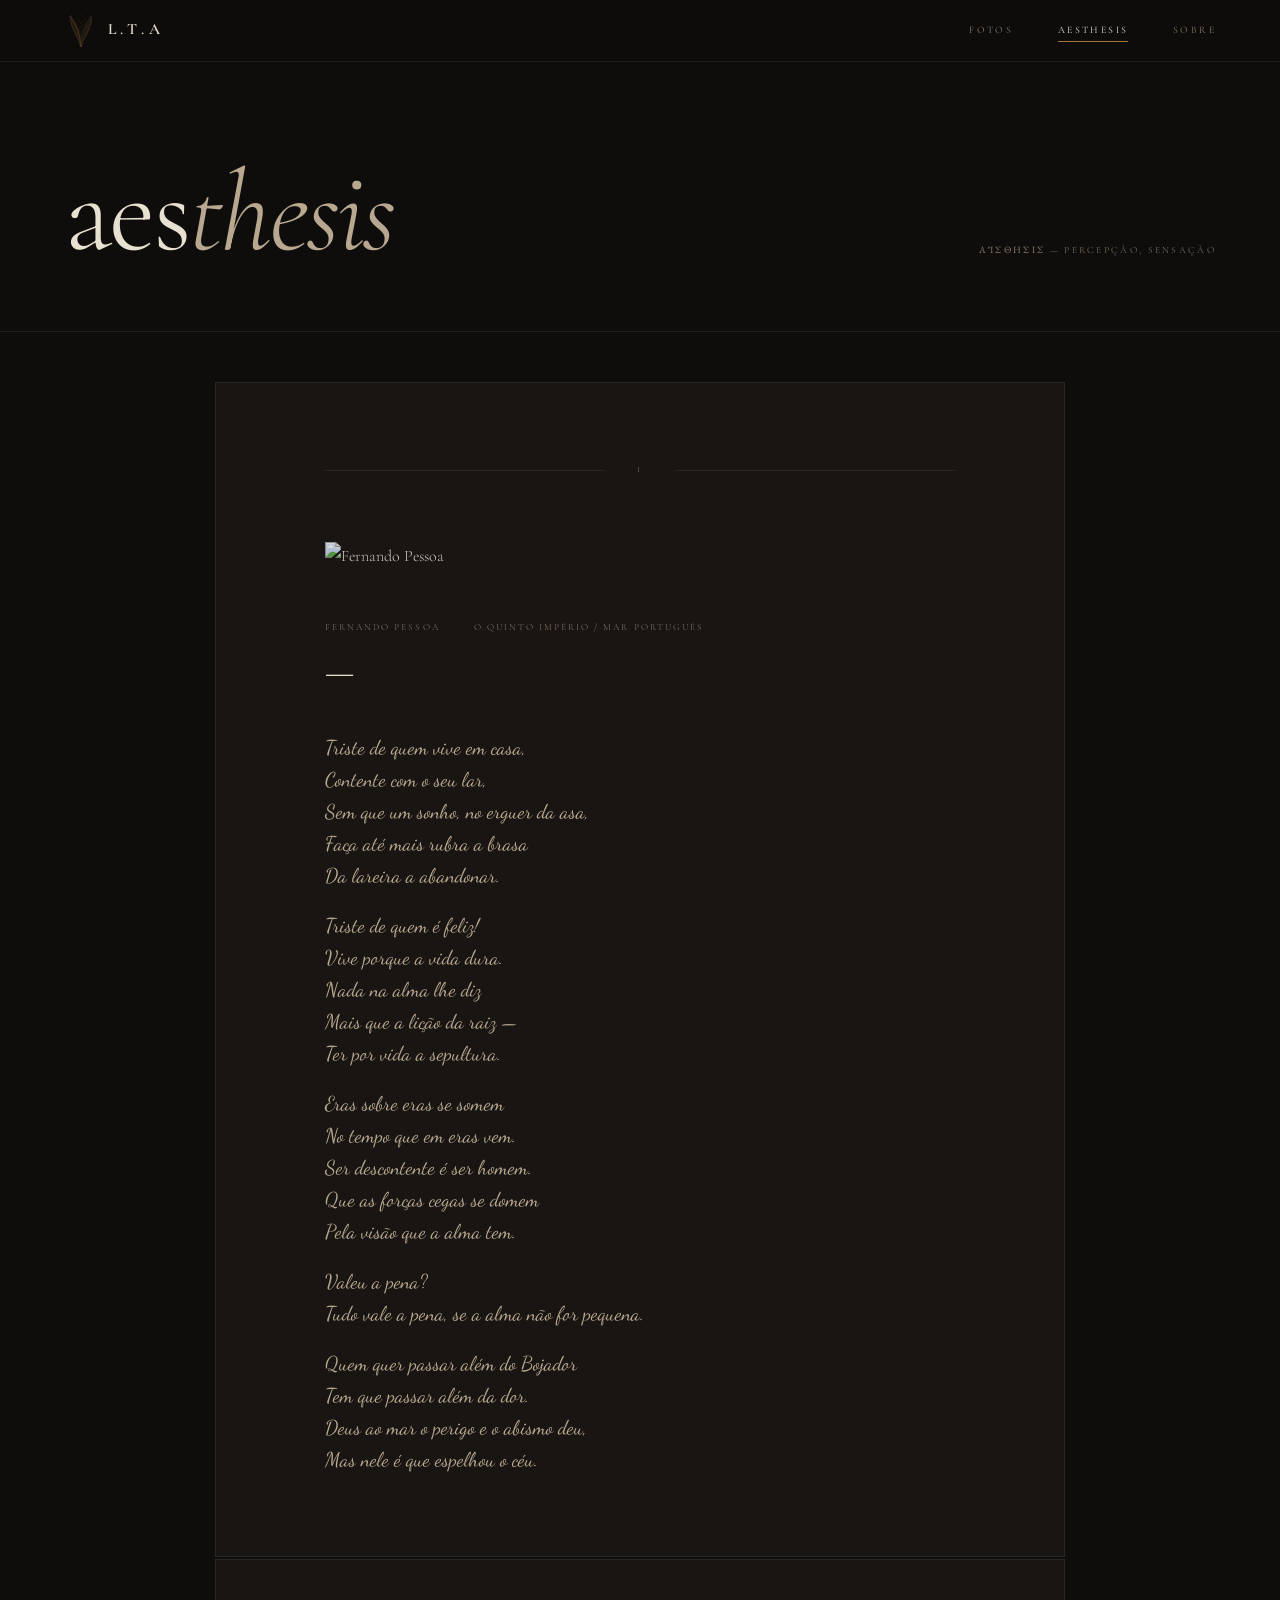
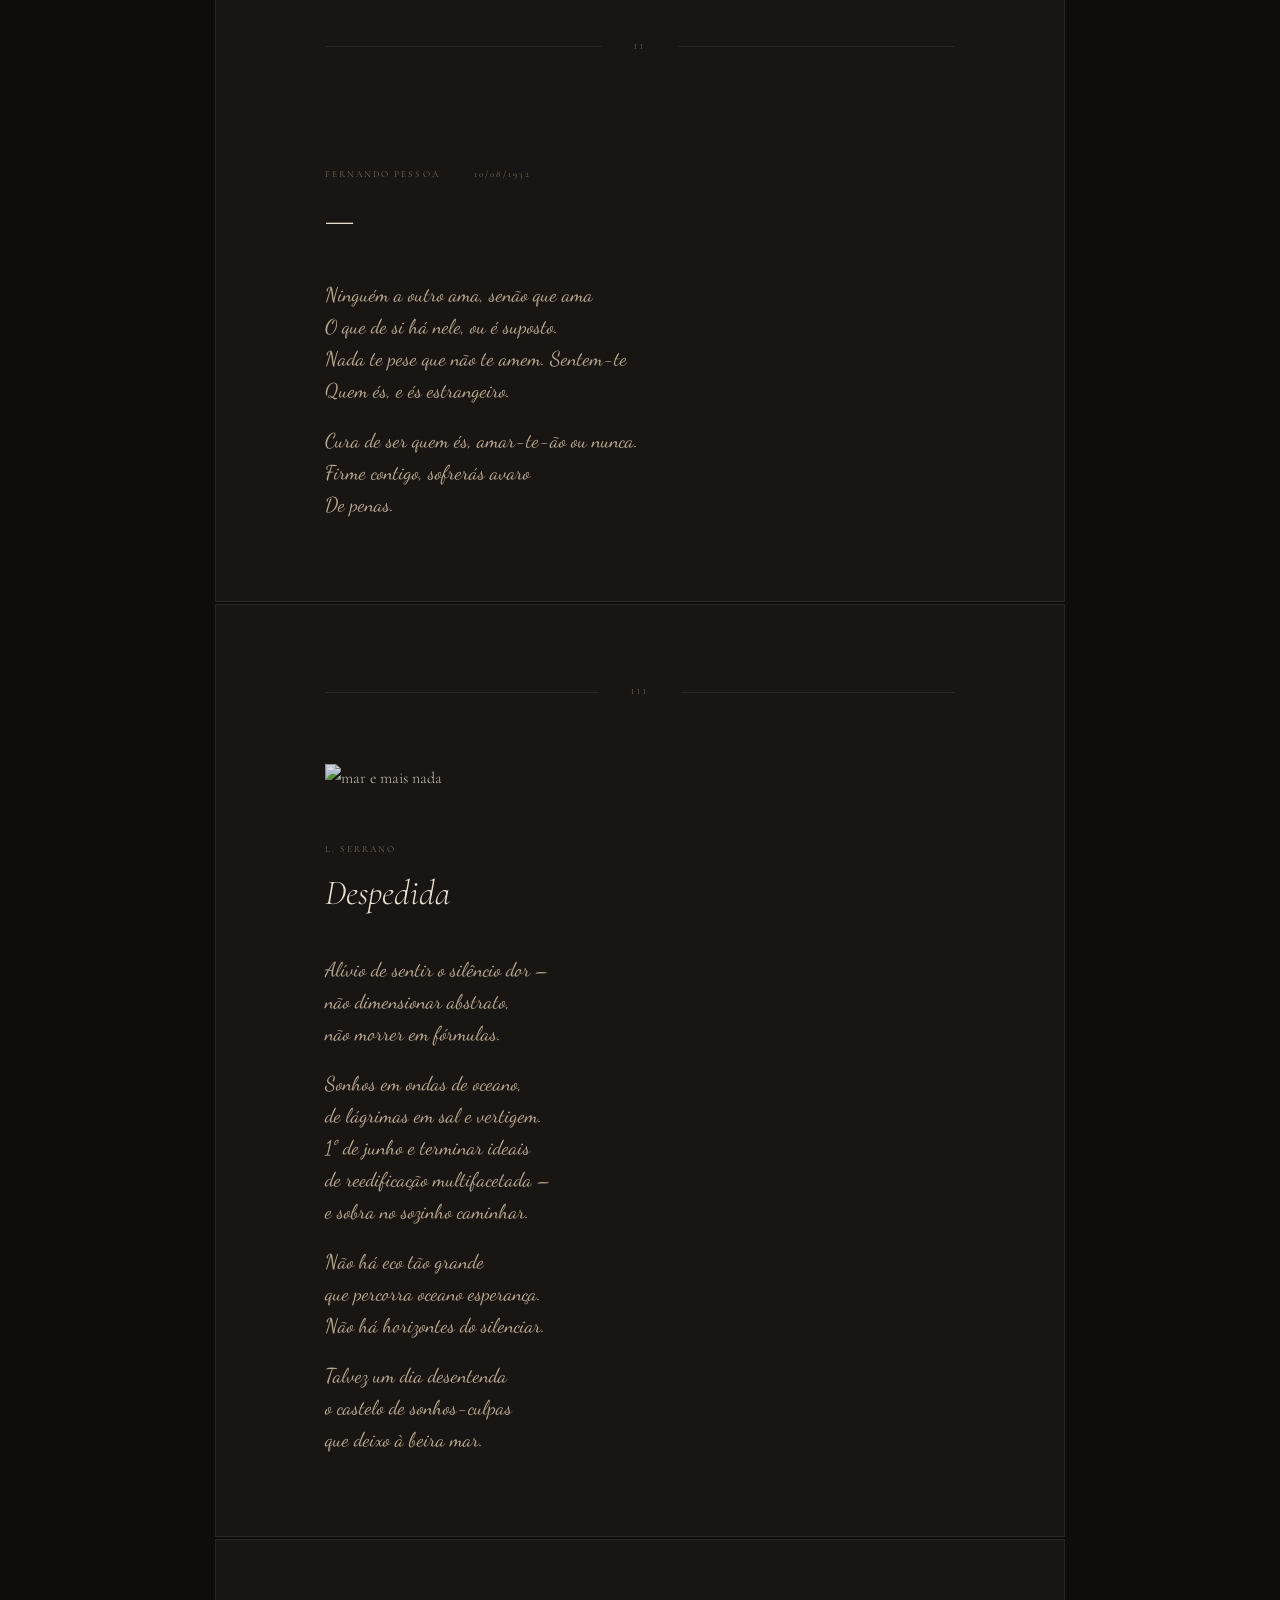
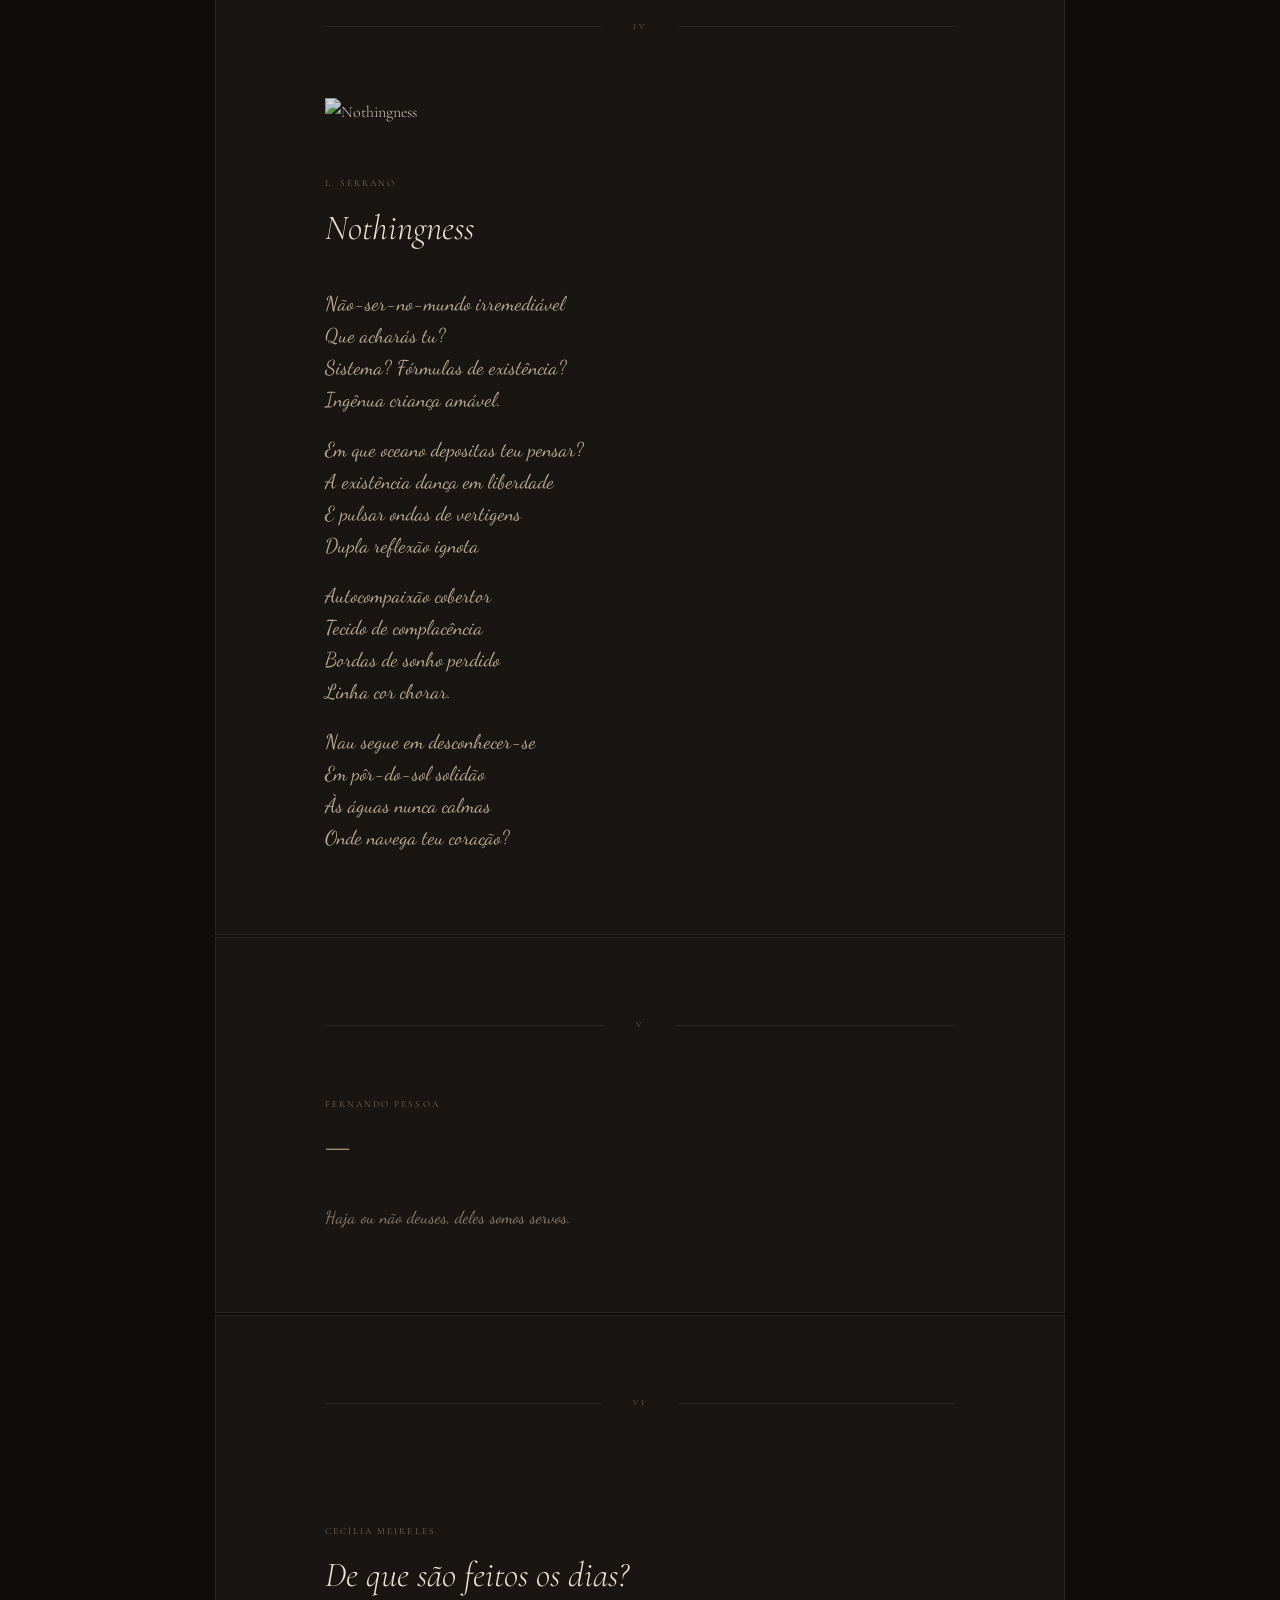
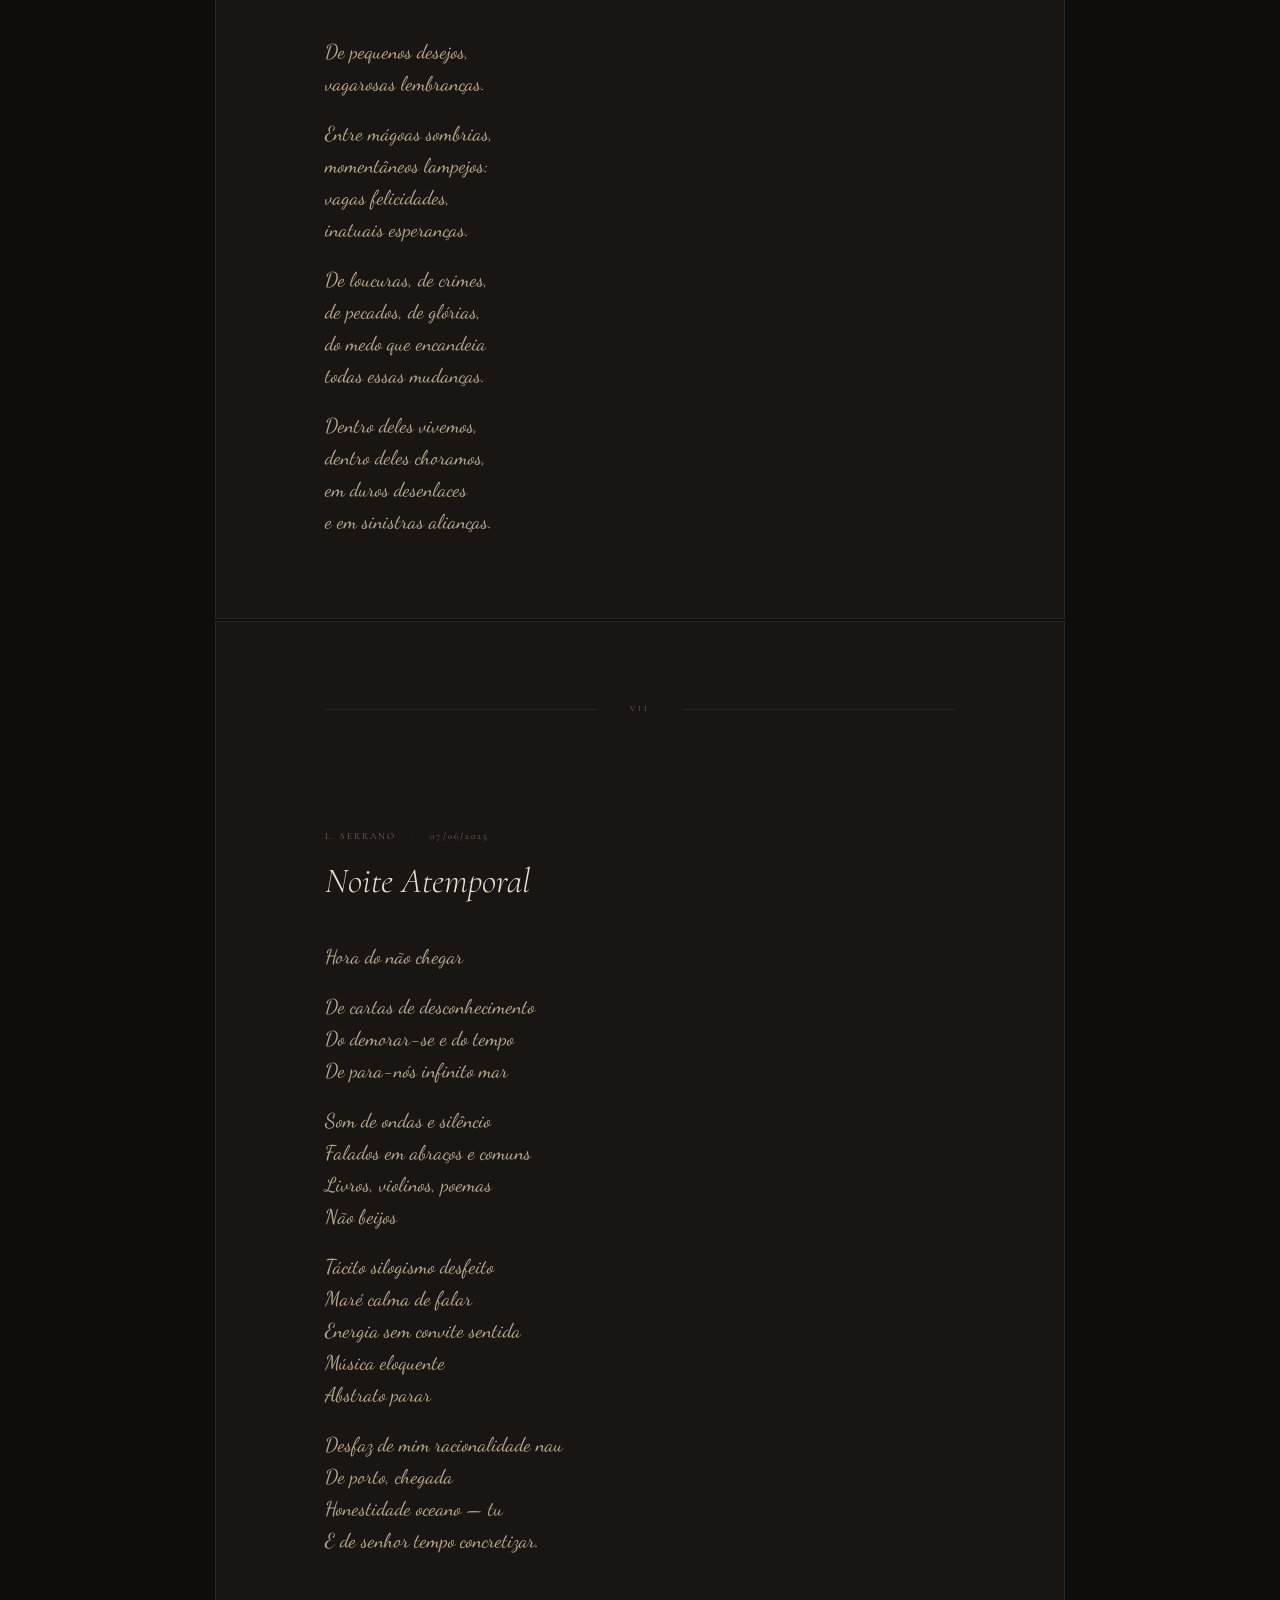
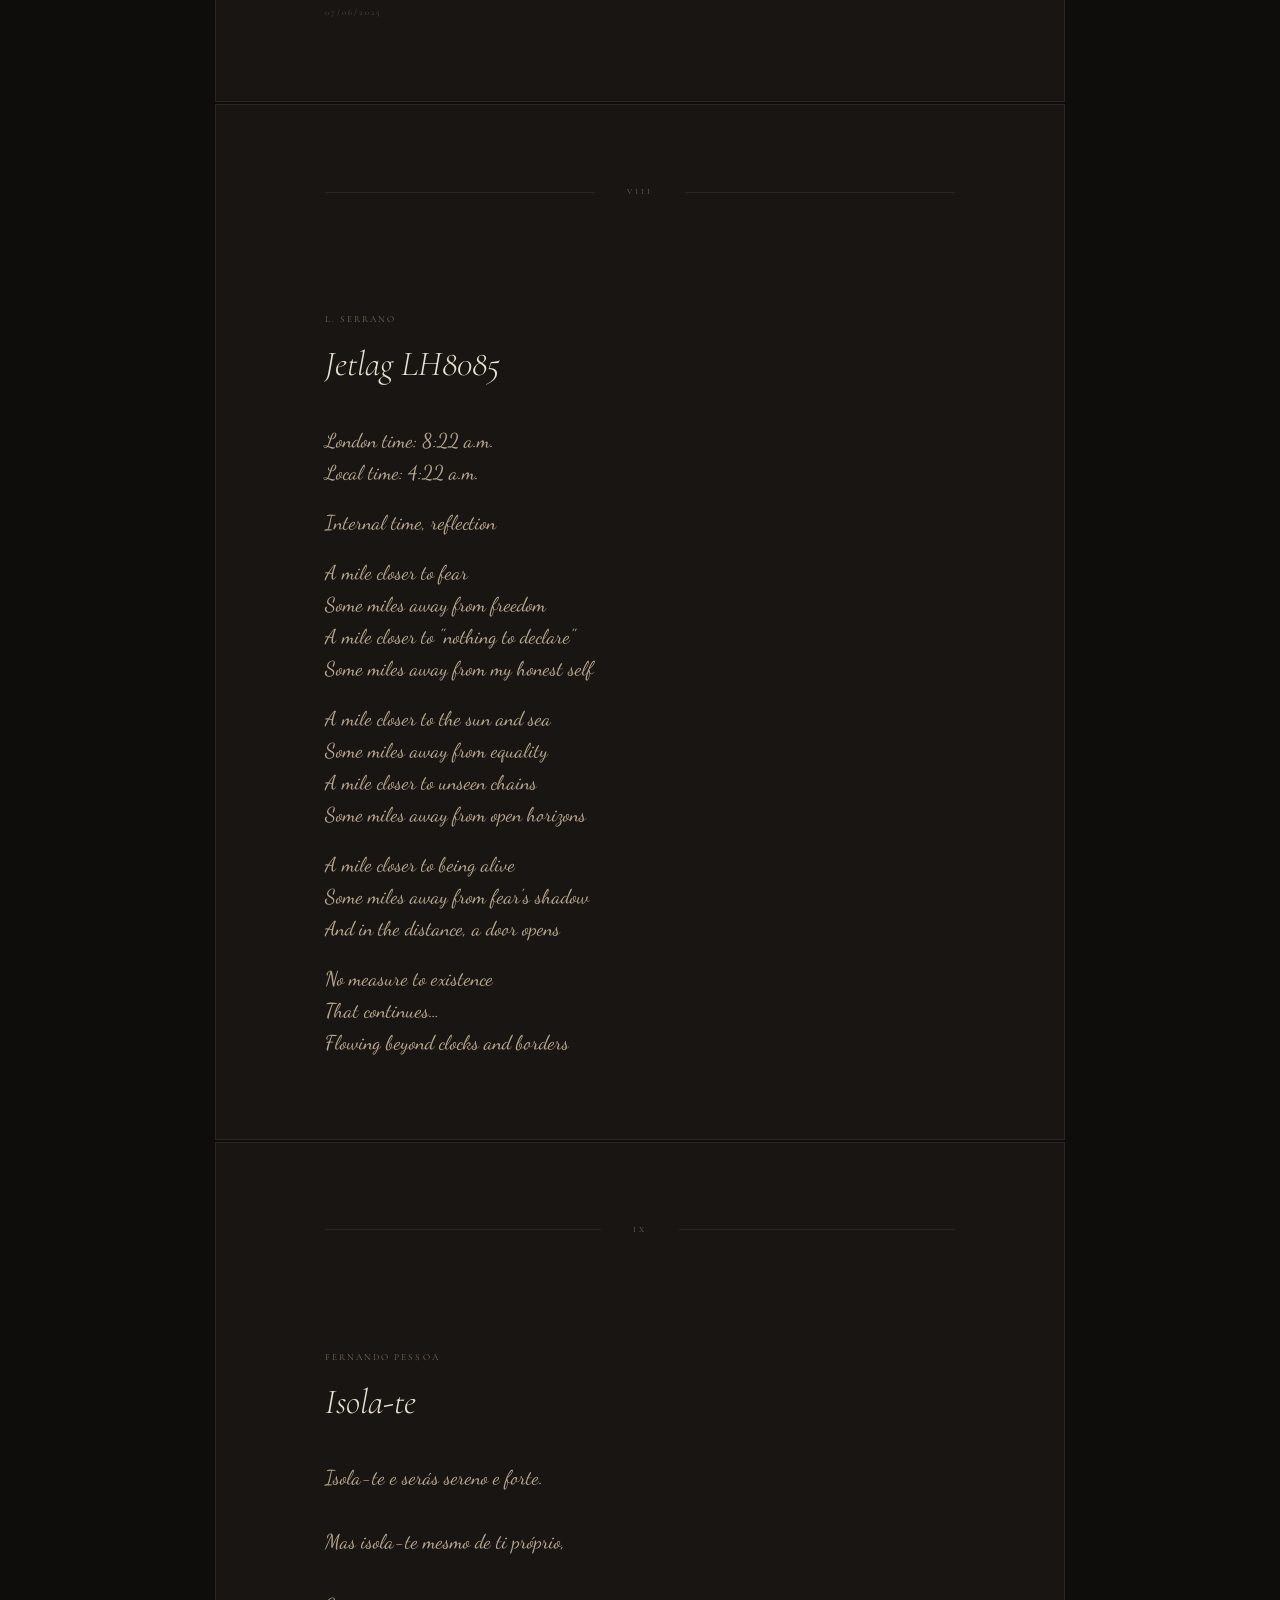
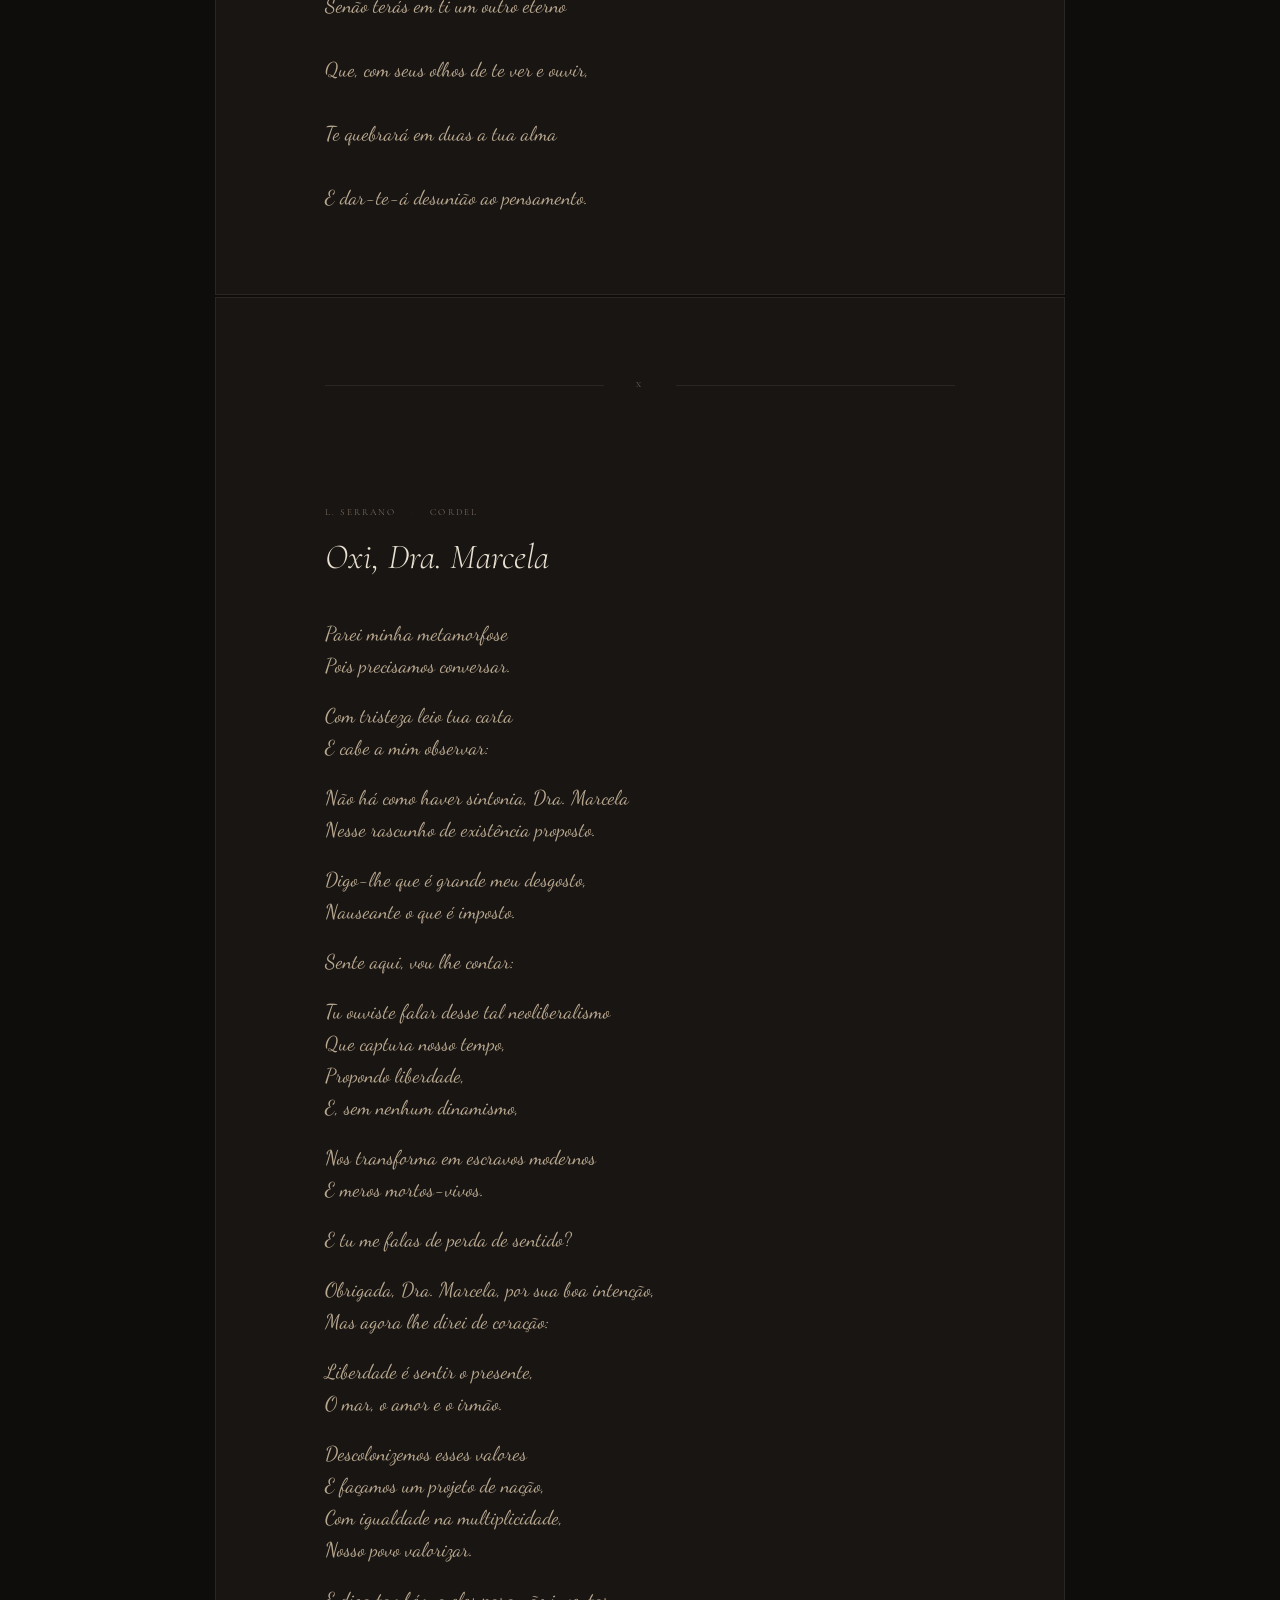
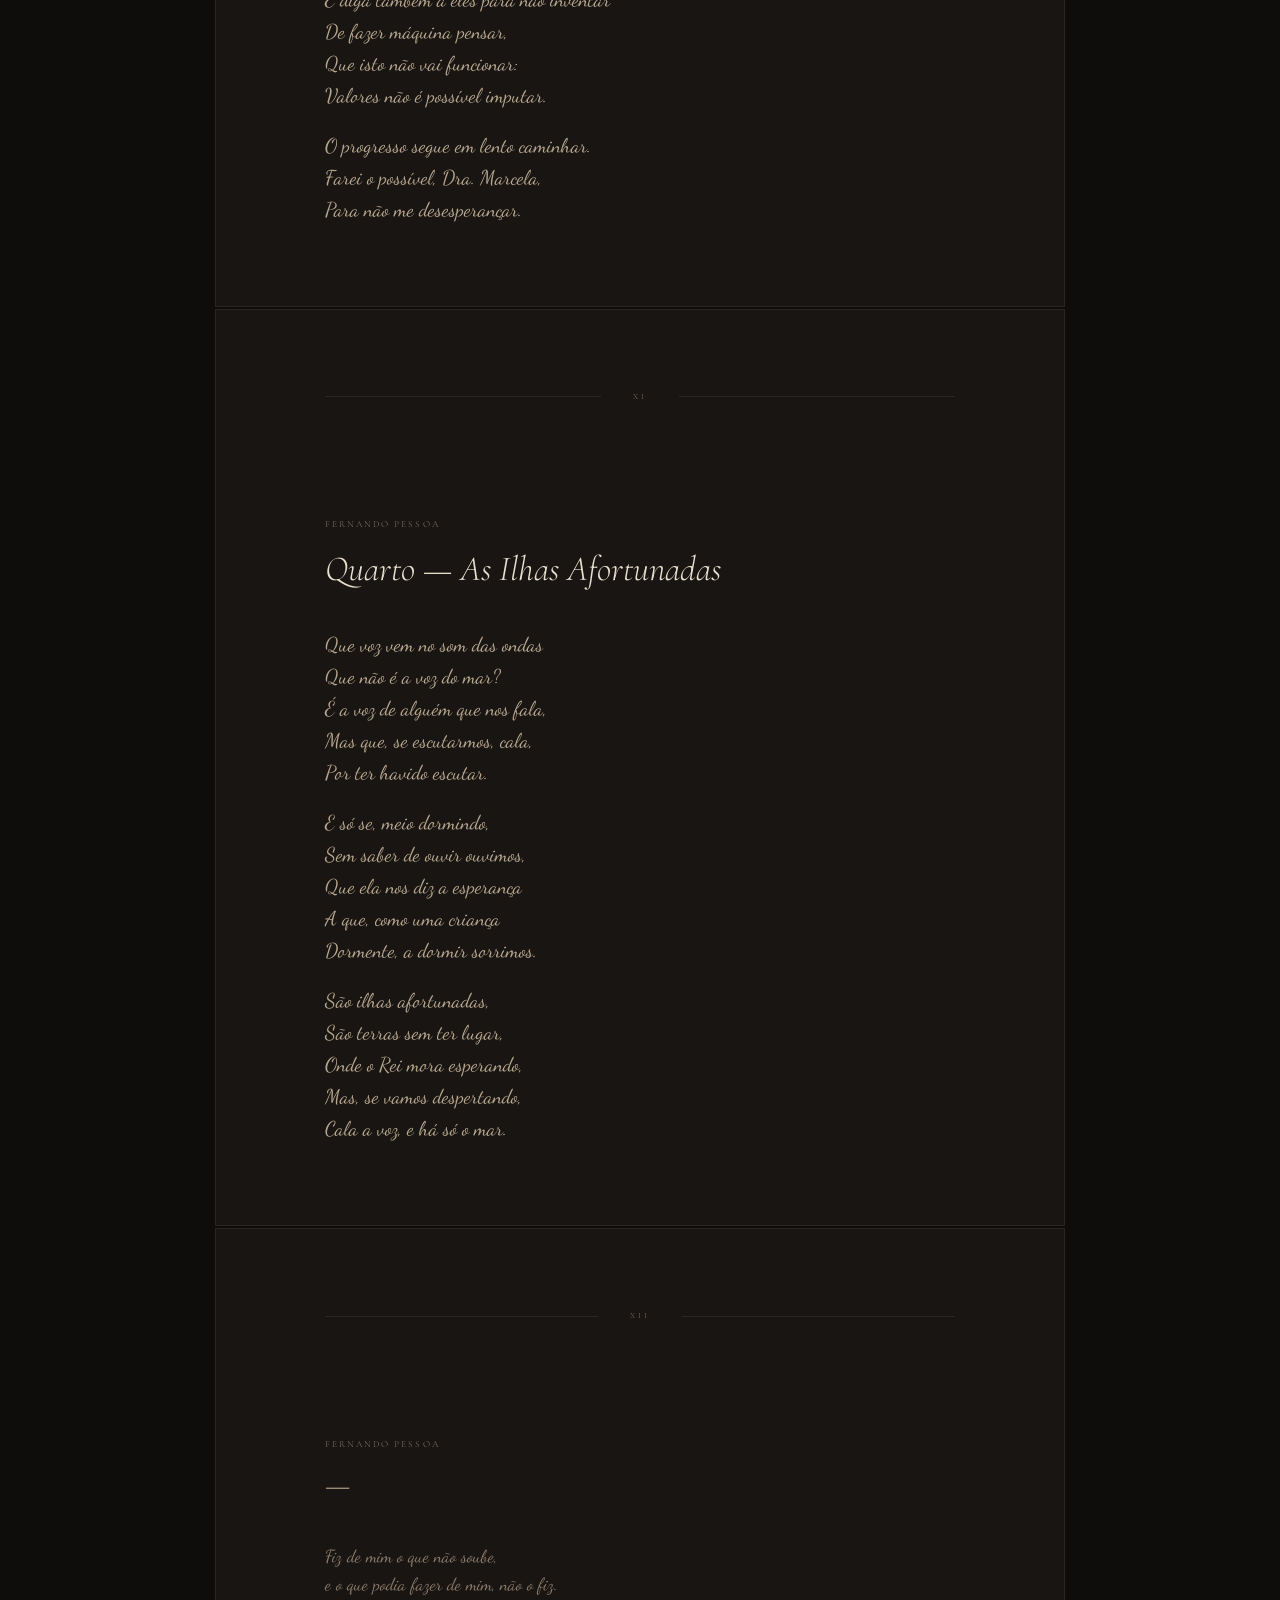
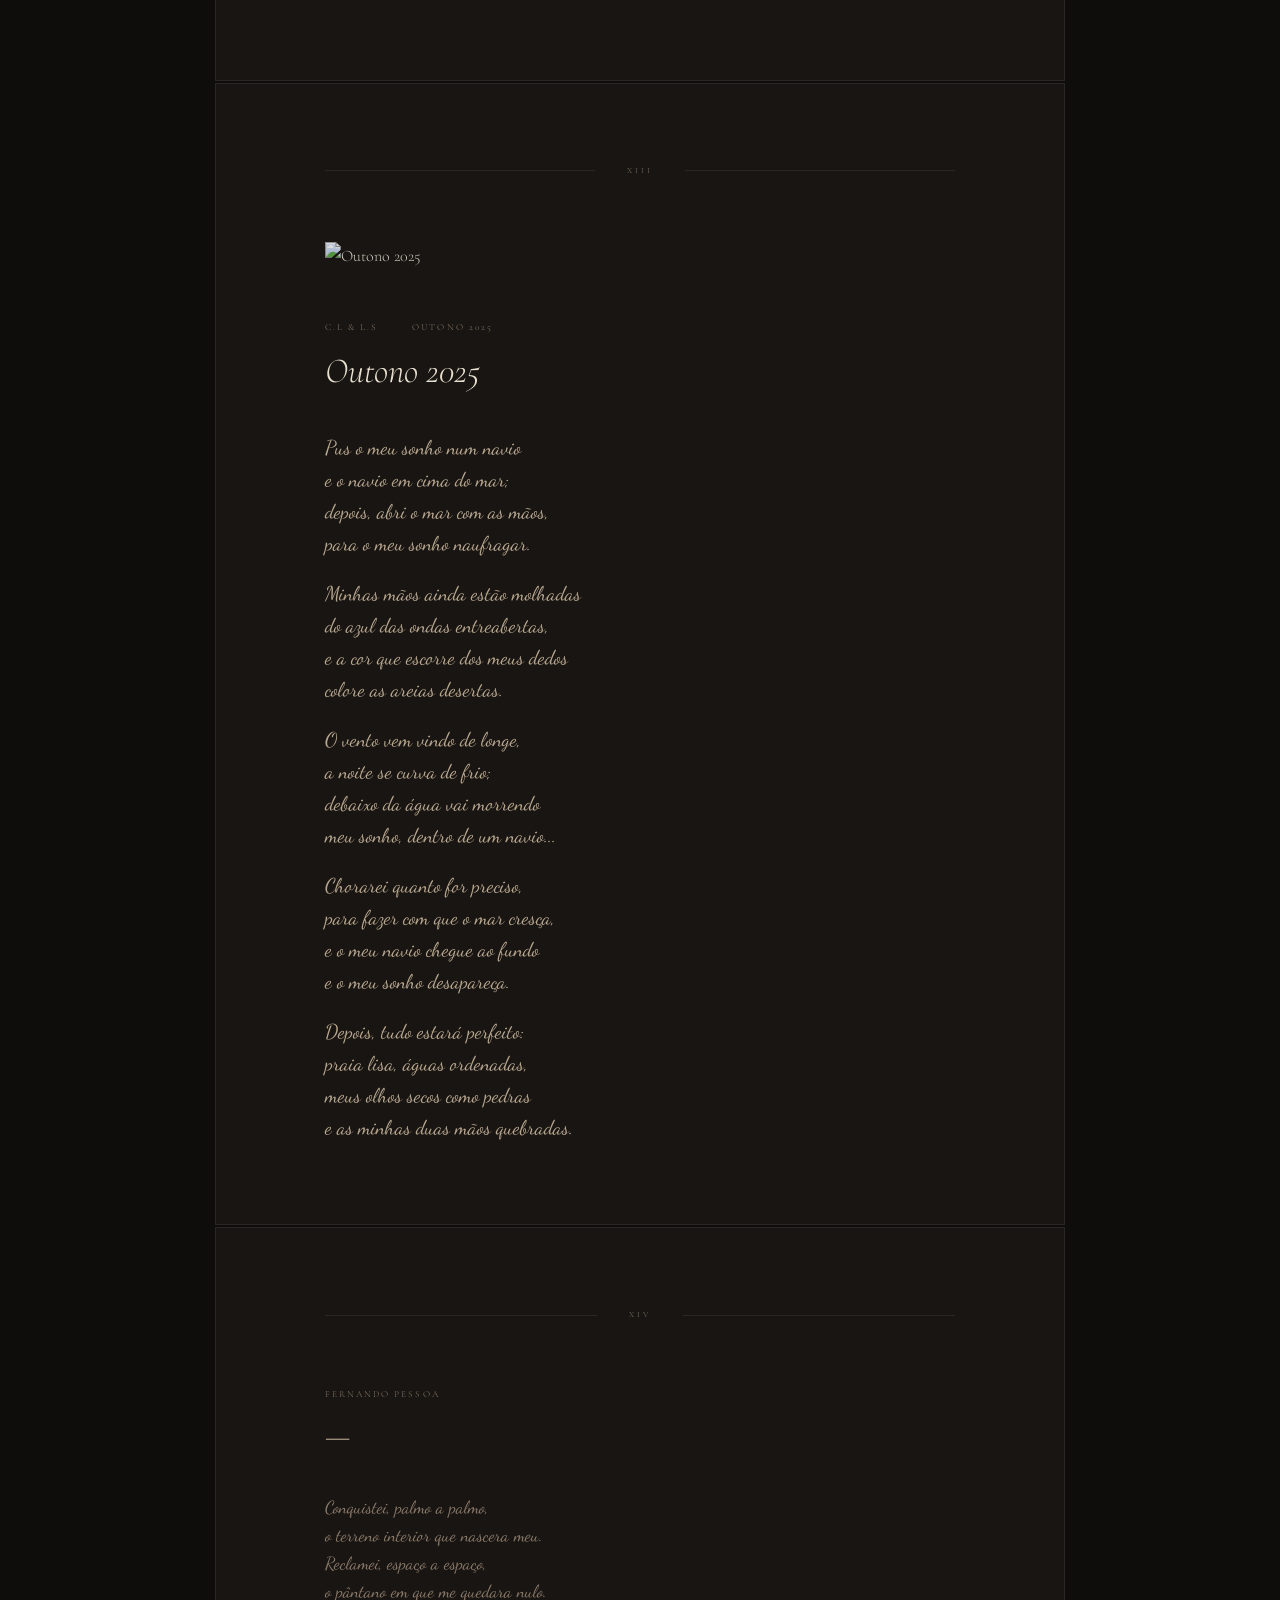
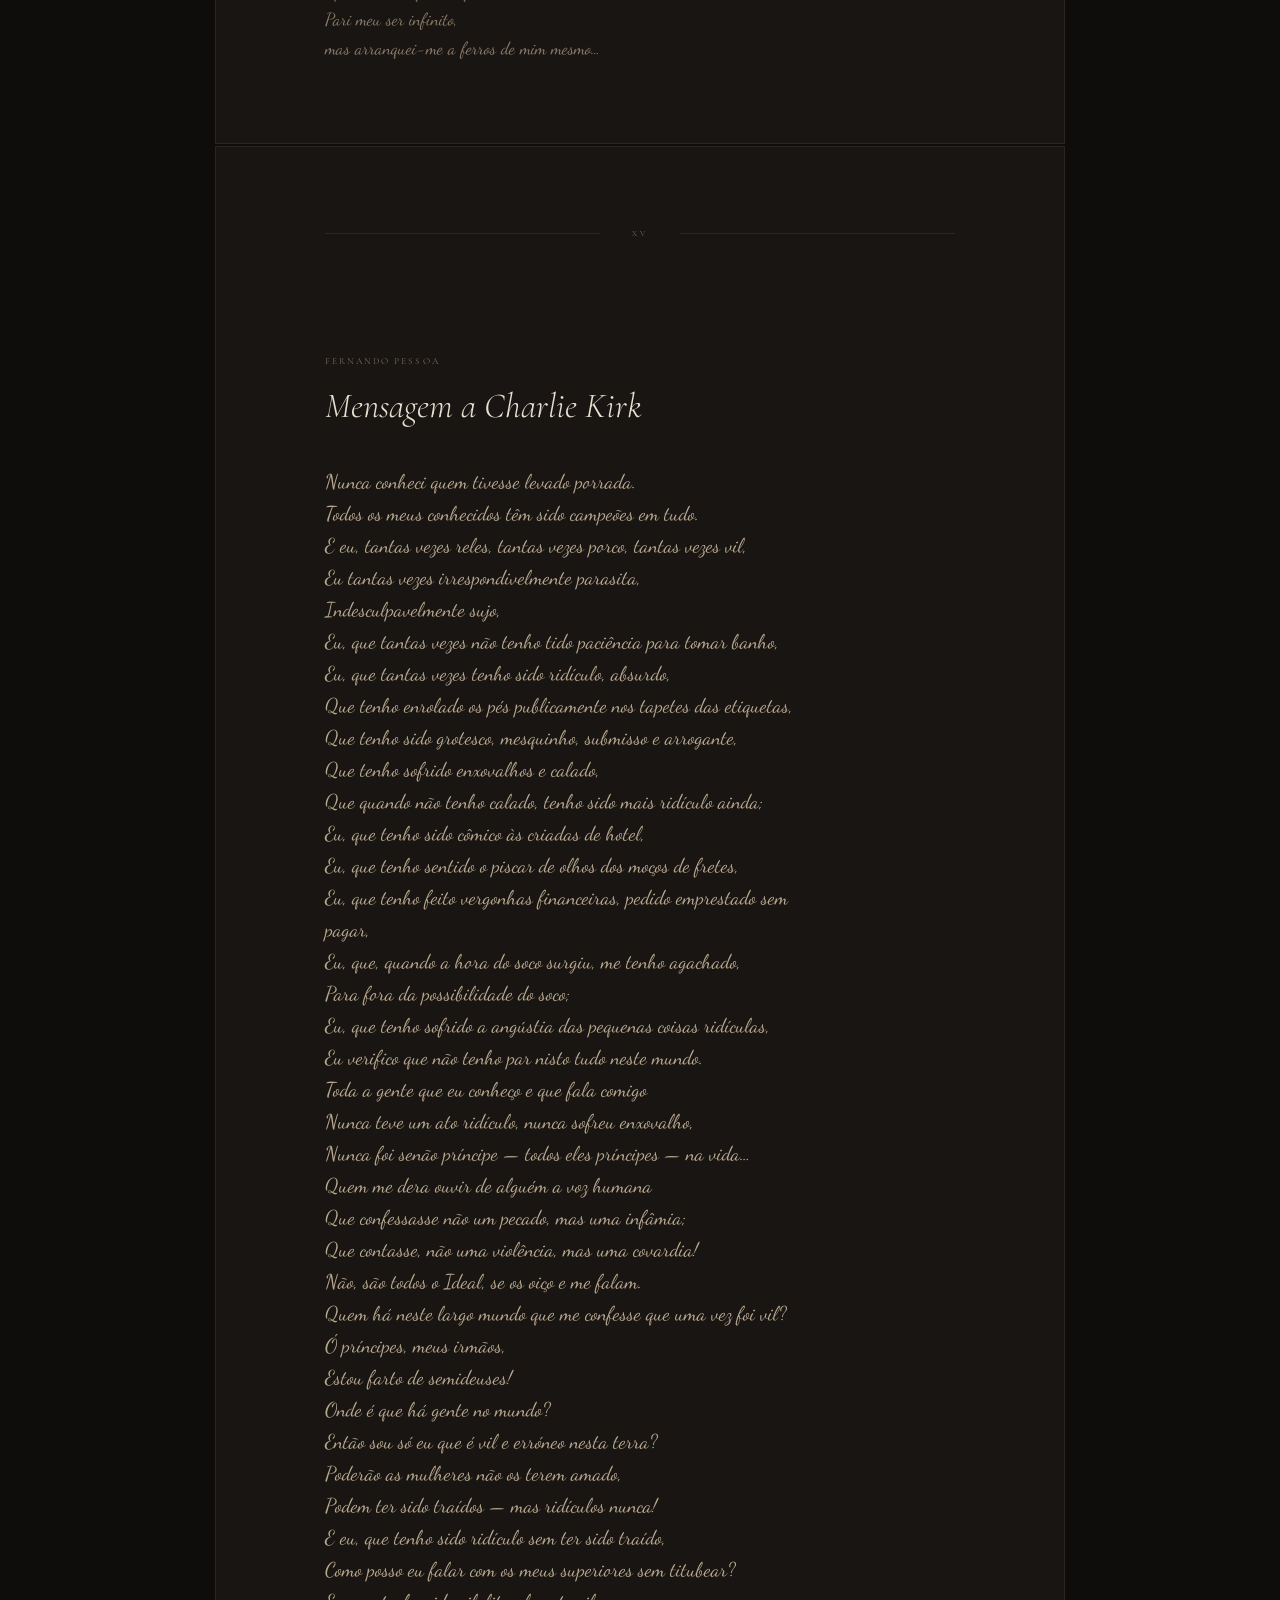
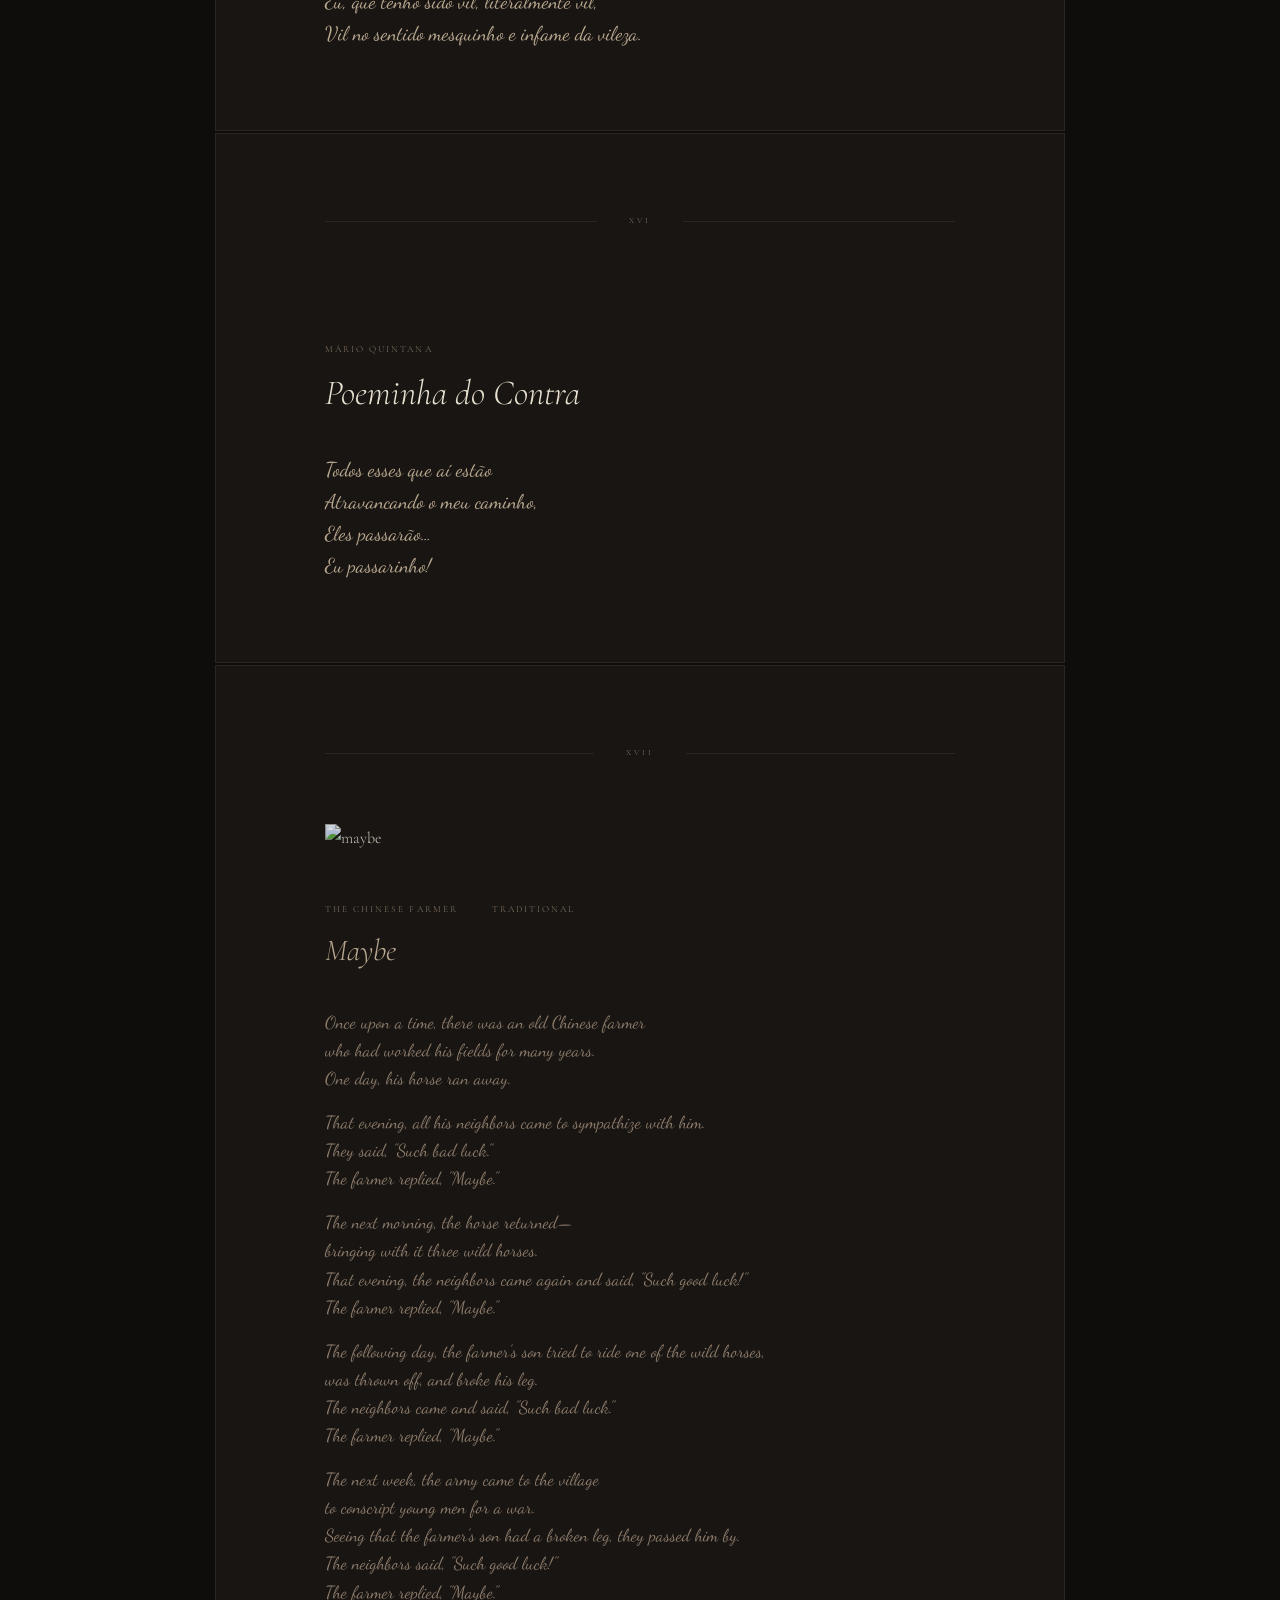
==== commit 6226ea76: "Remove feather pen decorations from aesthesis page" ====
--- a/aesthesis.html
+++ b/aesthesis.html
@@ -11,57 +11,6 @@
   <link rel="stylesheet" href="css/style.css">
 </head>
 <body>
-
-  <!-- Feather pen decorations -->
-  <div class="feather-deco feather-1" aria-hidden="true">
-    <svg viewBox="0 0 48 200" xmlns="http://www.w3.org/2000/svg">
-      <path d="M24 8 C38 20 46 58 43 100 C40 128 34 155 28 185 L24 200 L20 185 C14 155 8 128 5 100 C2 58 10 20 24 8 Z" fill="currentColor" opacity="0.12"/>
-      <line x1="24" y1="6" x2="24" y2="200" stroke="currentColor" stroke-width="0.6"/>
-      <line x1="23" y1="42" x2="10" y2="54" stroke="currentColor" stroke-width="0.45" opacity="0.55"/>
-      <line x1="22" y1="64" x2="8"  y2="77" stroke="currentColor" stroke-width="0.45" opacity="0.5"/>
-      <line x1="21" y1="87" x2="7"  y2="100" stroke="currentColor" stroke-width="0.4" opacity="0.45"/>
-      <line x1="20" y1="110" x2="8" y2="122" stroke="currentColor" stroke-width="0.4" opacity="0.38"/>
-      <line x1="20" y1="133" x2="10" y2="144" stroke="currentColor" stroke-width="0.4" opacity="0.3"/>
-      <line x1="25" y1="42" x2="38" y2="54" stroke="currentColor" stroke-width="0.45" opacity="0.55"/>
-      <line x1="26" y1="64" x2="40" y2="77" stroke="currentColor" stroke-width="0.45" opacity="0.5"/>
-      <line x1="27" y1="87" x2="41" y2="100" stroke="currentColor" stroke-width="0.4" opacity="0.45"/>
-      <line x1="28" y1="110" x2="40" y2="122" stroke="currentColor" stroke-width="0.4" opacity="0.38"/>
-      <line x1="28" y1="133" x2="38" y2="144" stroke="currentColor" stroke-width="0.4" opacity="0.3"/>
-      <path d="M22 193 Q24 202 26 193 Q24 198 22 193" fill="currentColor"/>
-    </svg>
-  </div>
-  <div class="feather-deco feather-2" aria-hidden="true">
-    <svg viewBox="0 0 48 200" xmlns="http://www.w3.org/2000/svg">
-      <path d="M24 8 C38 20 46 58 43 100 C40 128 34 155 28 185 L24 200 L20 185 C14 155 8 128 5 100 C2 58 10 20 24 8 Z" fill="currentColor" opacity="0.12"/>
-      <line x1="24" y1="6" x2="24" y2="200" stroke="currentColor" stroke-width="0.6"/>
-      <line x1="23" y1="42" x2="10" y2="54" stroke="currentColor" stroke-width="0.45" opacity="0.55"/>
-      <line x1="22" y1="64" x2="8"  y2="77" stroke="currentColor" stroke-width="0.45" opacity="0.5"/>
-      <line x1="21" y1="87" x2="7"  y2="100" stroke="currentColor" stroke-width="0.4" opacity="0.45"/>
-      <line x1="20" y1="110" x2="8" y2="122" stroke="currentColor" stroke-width="0.4" opacity="0.38"/>
-      <line x1="20" y1="133" x2="10" y2="144" stroke="currentColor" stroke-width="0.4" opacity="0.3"/>
-      <line x1="25" y1="42" x2="38" y2="54" stroke="currentColor" stroke-width="0.45" opacity="0.55"/>
-      <line x1="26" y1="64" x2="40" y2="77" stroke="currentColor" stroke-width="0.45" opacity="0.5"/>
-      <line x1="27" y1="87" x2="41" y2="100" stroke="currentColor" stroke-width="0.4" opacity="0.45"/>
-      <line x1="28" y1="110" x2="40" y2="122" stroke="currentColor" stroke-width="0.4" opacity="0.38"/>
-      <line x1="28" y1="133" x2="38" y2="144" stroke="currentColor" stroke-width="0.4" opacity="0.3"/>
-      <path d="M22 193 Q24 202 26 193 Q24 198 22 193" fill="currentColor"/>
-    </svg>
-  </div>
-  <div class="feather-deco feather-3" aria-hidden="true">
-    <svg viewBox="0 0 48 200" xmlns="http://www.w3.org/2000/svg">
-      <path d="M24 8 C38 20 46 58 43 100 C40 128 34 155 28 185 L24 200 L20 185 C14 155 8 128 5 100 C2 58 10 20 24 8 Z" fill="currentColor" opacity="0.12"/>
-      <line x1="24" y1="6" x2="24" y2="200" stroke="currentColor" stroke-width="0.6"/>
-      <line x1="23" y1="42" x2="10" y2="54" stroke="currentColor" stroke-width="0.45" opacity="0.55"/>
-      <line x1="22" y1="64" x2="8"  y2="77" stroke="currentColor" stroke-width="0.45" opacity="0.5"/>
-      <line x1="21" y1="87" x2="7"  y2="100" stroke="currentColor" stroke-width="0.4" opacity="0.45"/>
-      <line x1="20" y1="110" x2="8" y2="122" stroke="currentColor" stroke-width="0.4" opacity="0.38"/>
-      <line x1="25" y1="42" x2="38" y2="54" stroke="currentColor" stroke-width="0.45" opacity="0.55"/>
-      <line x1="26" y1="64" x2="40" y2="77" stroke="currentColor" stroke-width="0.45" opacity="0.5"/>
-      <line x1="27" y1="87" x2="41" y2="100" stroke="currentColor" stroke-width="0.4" opacity="0.45"/>
-      <line x1="28" y1="110" x2="40" y2="122" stroke="currentColor" stroke-width="0.4" opacity="0.38"/>
-      <path d="M22 193 Q24 202 26 193 Q24 198 22 193" fill="currentColor"/>
-    </svg>
-  </div>
 
   <nav id="nav">
     <a href="index.html" class="nav-brand">
--- a/css/style.css
+++ b/css/style.css
@@ -239,113 +239,66 @@
   color: var(--text-2);
 }
 
-.hero-name-block {
-  display: flex;
-  align-items: center;
-  gap: 2rem;
-}
-.hero-line-accent {
-  width: 40px; height: 1px;
-  background: var(--accent);
-  opacity: 0.4;
-  flex-shrink: 0;
-}
 .hero-name {
+  margin-top: 3rem;
   font-size: 0.65rem;
-  letter-spacing: 0.3em;
-  text-transform: uppercase;
-  color: var(--text-3);
-  font-style: italic;
-}
-
-.hero-scroll {
-  position: absolute;
-  bottom: 2.8rem; left: var(--pad-x);
-  display: flex;
-  flex-direction: column;
-  align-items: center;
-  gap: 0.8rem;
-  font-size: 0.52rem;
-  letter-spacing: 0.26em;
-  text-transform: uppercase;
-  color: var(--text-3);
-}
-.scroll-line {
-  width: 1px; height: 44px;
-  background: linear-gradient(to bottom, var(--accent), transparent);
-  opacity: 0.5;
-}
-
-/* ================================================================
-   PHOTO PREVIEW — Index
-   ================================================================ */
-.preview-section {
-  padding: 7rem var(--pad-x);
-  border-top: 1px solid var(--line);
-}
-
-.preview-grid {
+  letter-spacing: 0.22em;
+  text-transform: uppercase;
+  color: var(--text-3);
+  font-style: italic;
+}
+
+/* ================================================================
+   INDEX — photo grid + poem
+   ================================================================ */
+.index-grid {
   display: grid;
   grid-template-columns: 2fr 1fr;
   gap: 3px;
-}
-
-.preview-photo {
+  cursor: pointer;
+}
+.index-photo {
   position: relative;
   overflow: hidden;
-  cursor: pointer;
   aspect-ratio: 3 / 2;
   background: var(--bg-card);
 }
-.preview-photo.large {
+.index-photo.large {
   grid-row: span 2;
   aspect-ratio: auto;
 }
-
-.preview-photo > img {
+.index-photo img {
   position: absolute; inset: 0;
   width: 100%; height: 100%;
   object-fit: cover;
+  filter: brightness(0.84) contrast(1.05) saturate(0.75);
   transition: transform 0.9s var(--ease-slow), filter 0.9s var(--ease);
-  filter: brightness(0.85) contrast(1.05) saturate(0.75);
-}
-.preview-photo:hover > img {
-  transform: scale(1.04);
-  filter: brightness(0.92) contrast(1.08) saturate(0.8);
-}
-
-.photo-info {
-  position: absolute;
-  bottom: 0; left: 0; right: 0;
-  padding: 2rem 1.5rem;
-  background: linear-gradient(to top, rgba(10,8,6,0.88) 0%, transparent 100%);
-  display: flex;
-  align-items: flex-end;
-  justify-content: space-between;
-  opacity: 0;
-  transition: opacity 0.4s var(--ease);
-  z-index: 2;
-}
-.preview-photo:hover .photo-info { opacity: 1; }
-.photo-num   { font-size: 0.52rem; letter-spacing: 0.18em; color: var(--text-3); }
-.photo-title { font-family: var(--font-serif); font-size: 1.1rem; font-style: italic; color: var(--text); }
-
-/* ================================================================
-   AESTHESIS PREVIEW — Index
-   ================================================================ */
-.aesthesis-section {
-  padding: 7rem var(--pad-x);
-  display: grid;
-  grid-template-columns: 1fr 1fr;
-  gap: 5rem;
-  align-items: start;
-  border-top: 1px solid var(--line);
-}
-
-.aesthesis-section .section-label { margin-bottom: 0; }
-.aesthesis-section > *:first-child { grid-column: 1; align-self: start; }
-.aesthesis-section .poem-preview   { grid-column: 2; }
-.aesthesis-section .section-cta    { grid-column: 2; }
+}
+.index-grid:hover .index-photo img {
+  transform: scale(1.03);
+  filter: brightness(0.9) contrast(1.06) saturate(0.8);
+}
+
+.index-poem {
+  padding: 8rem var(--pad-x);
+  max-width: 600px;
+}
+.index-poem .poem-title {
+  font-family: var(--font-serif);
+  font-size: clamp(2rem, 4vw, 3rem);
+  font-weight: 300;
+  line-height: 1.1;
+  margin-bottom: 2.5rem;
+  color: var(--text);
+}
+.index-poem .poem-body {
+  font-family: var(--font-script);
+  font-size: 1.2rem;
+  line-height: 1.9;
+  color: var(--text-2);
+  margin-bottom: 3rem;
+}
+.index-poem .section-cta { margin-top: 0; }
 
 /* ================================================================
    FOTOS PAGE
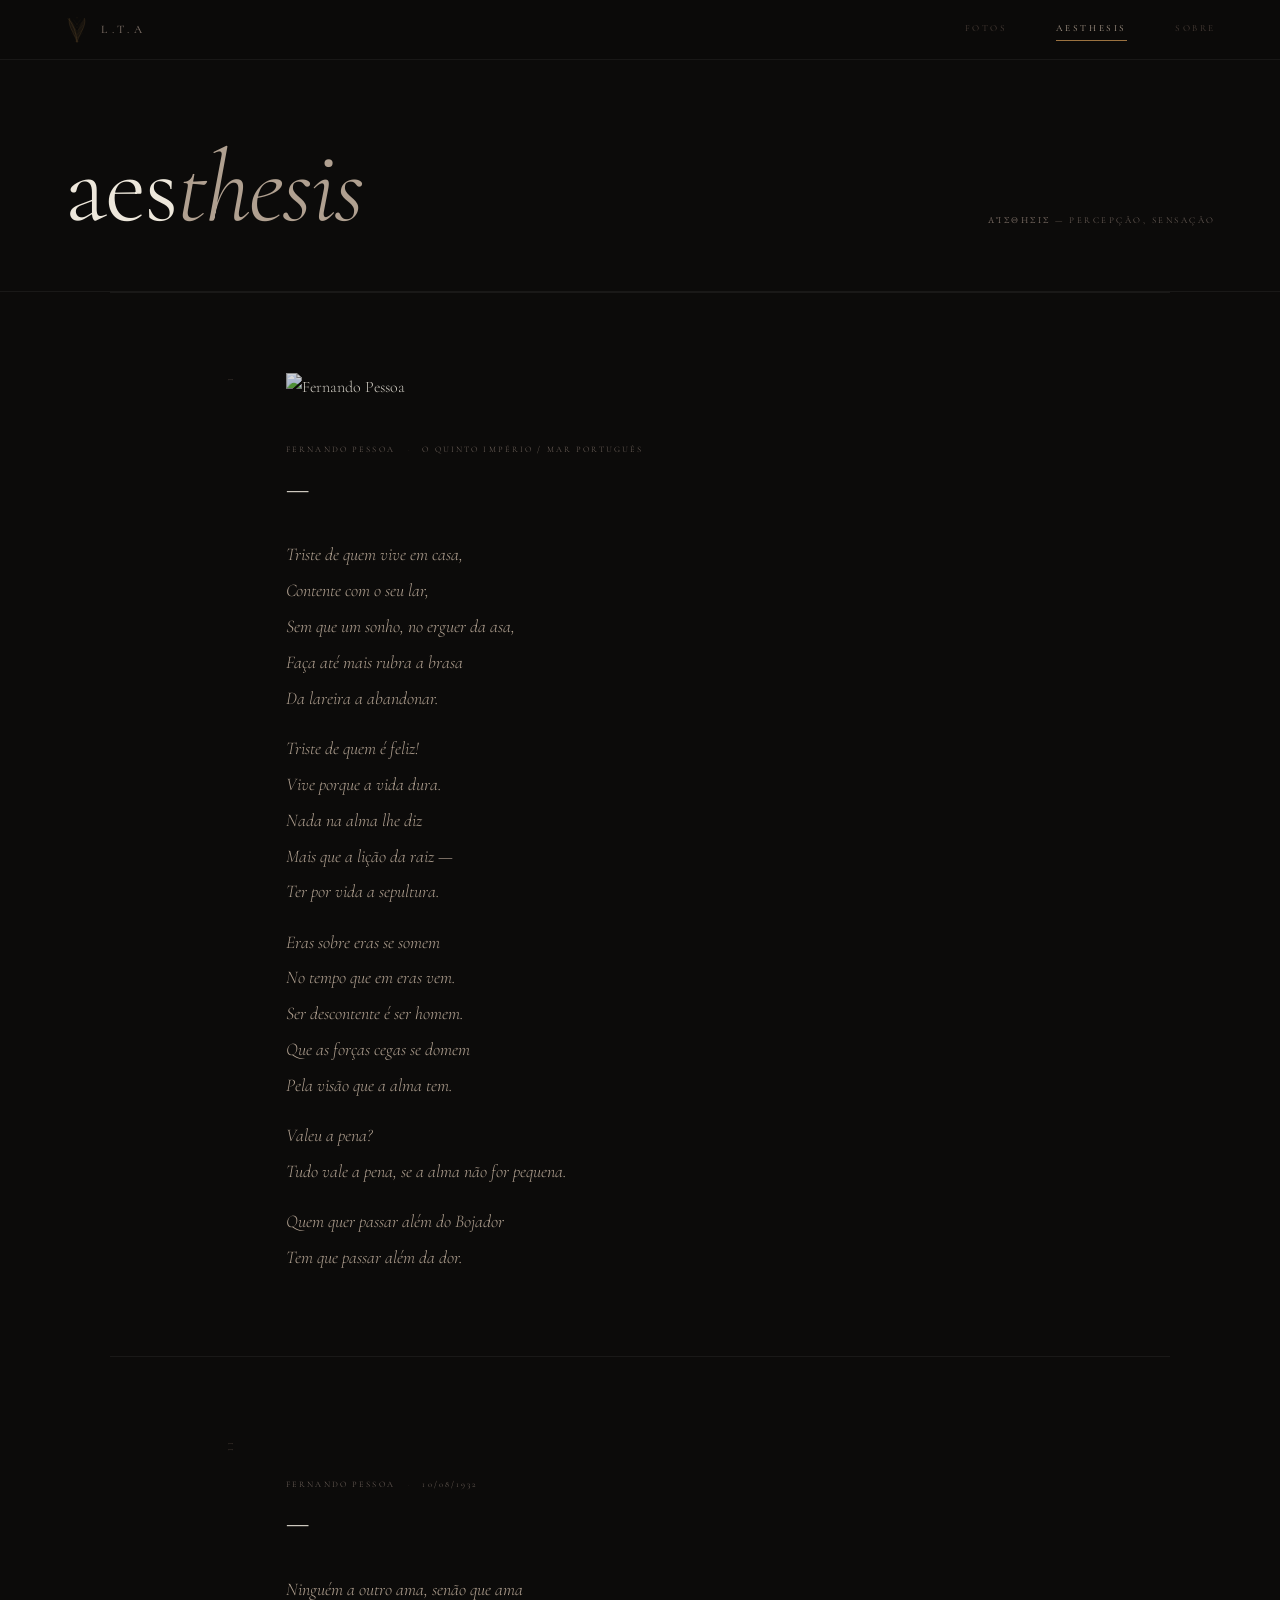
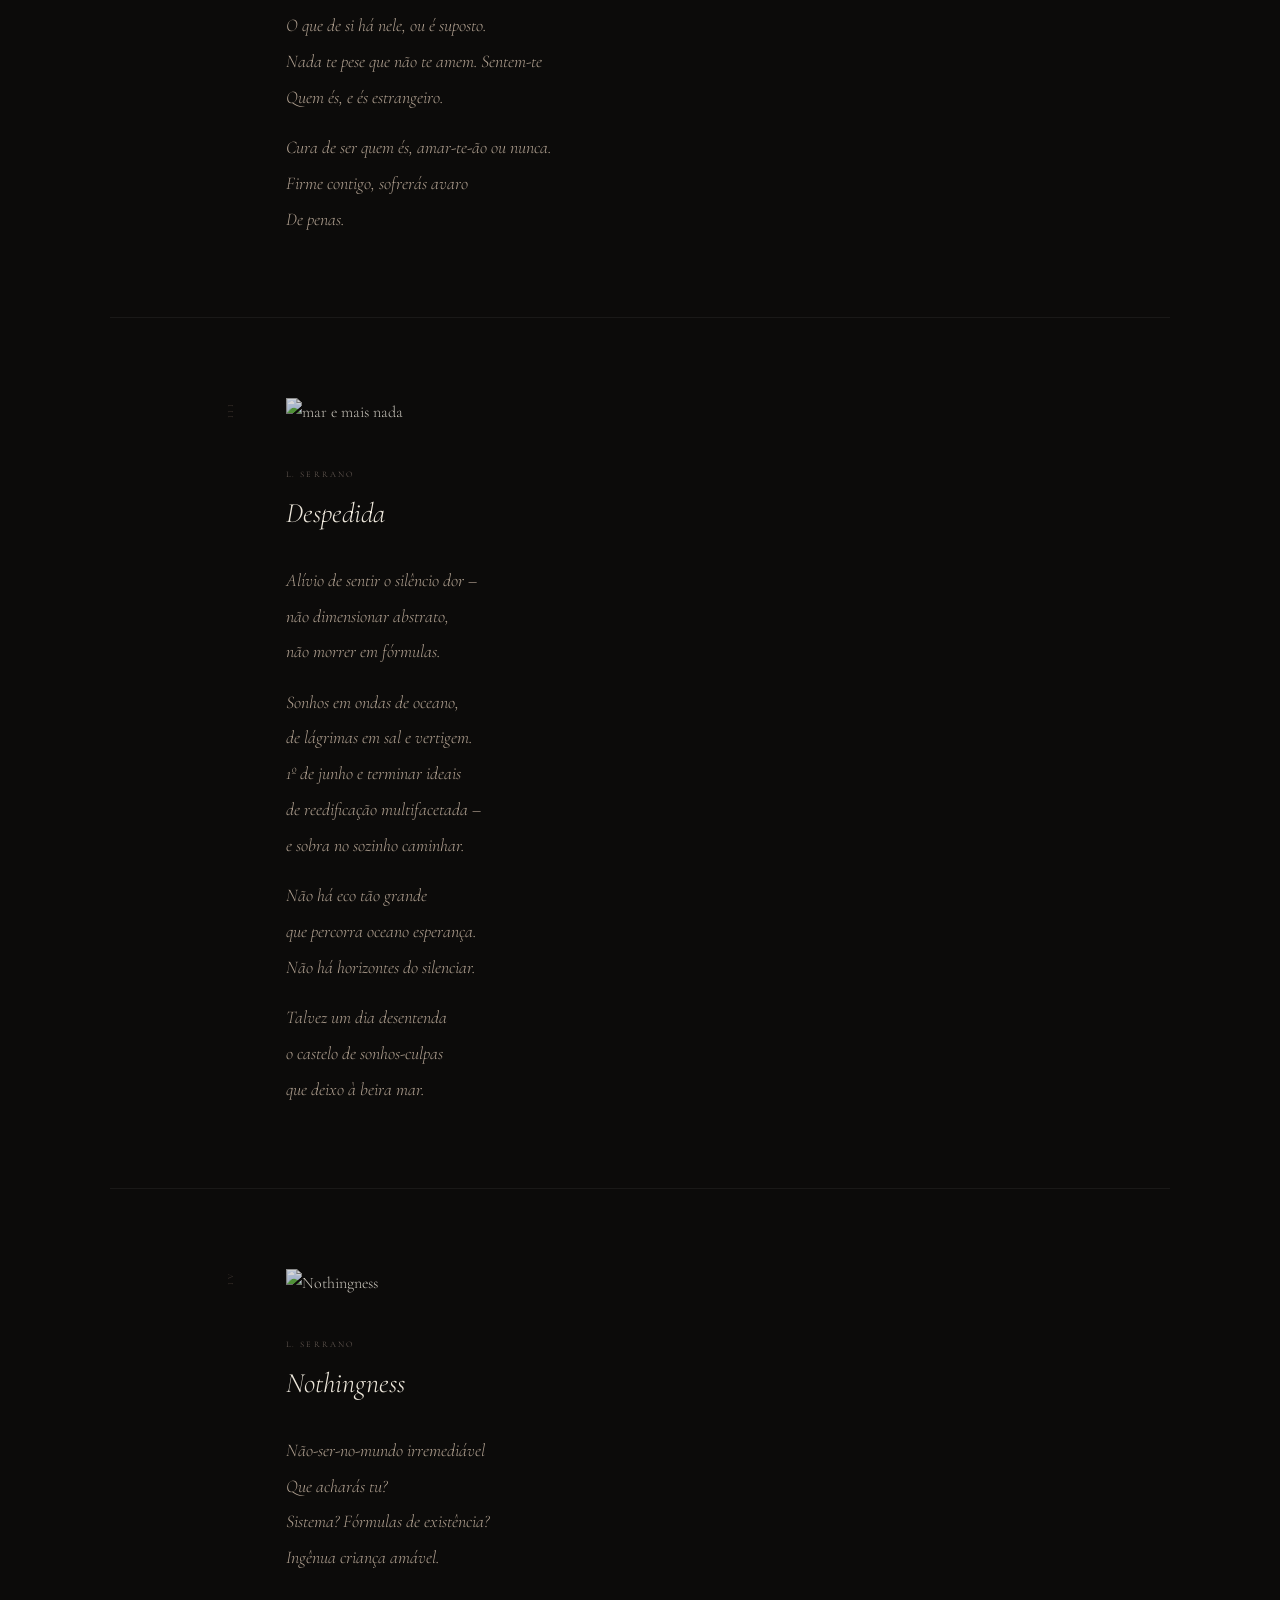
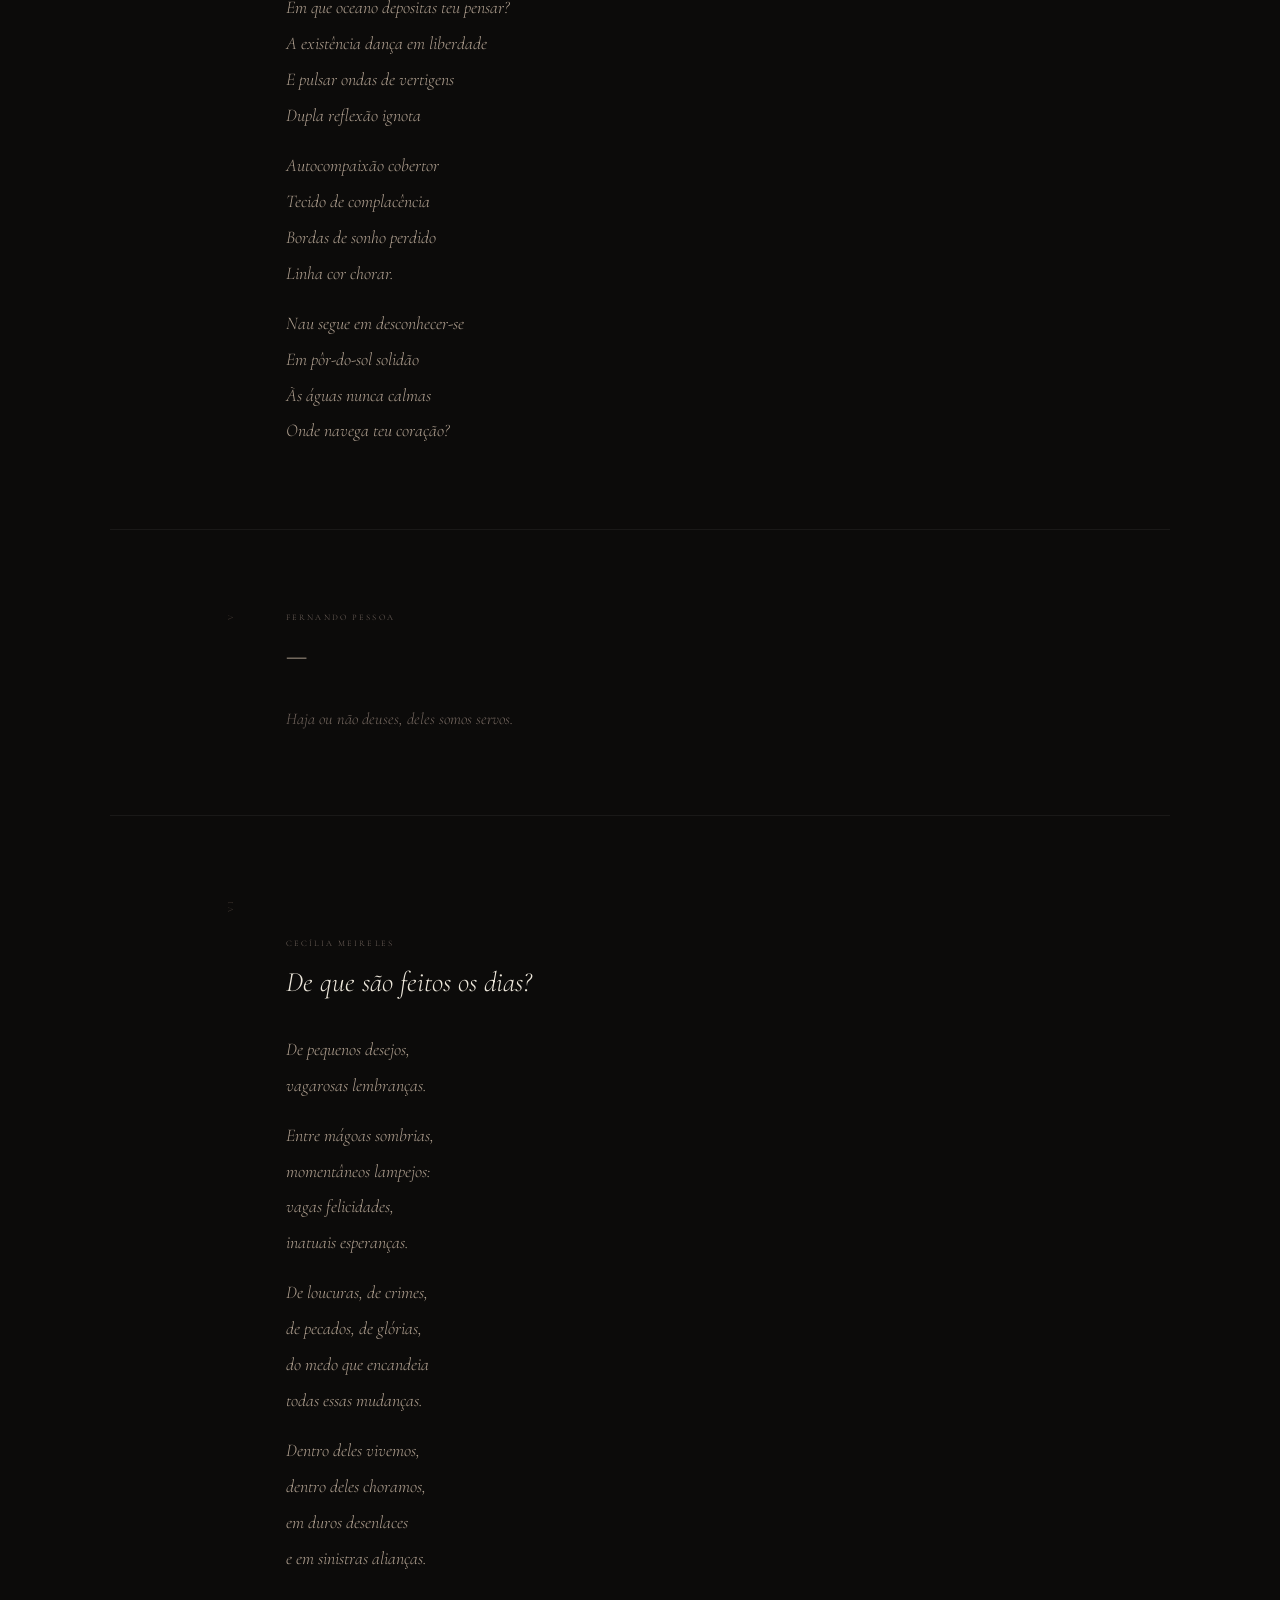
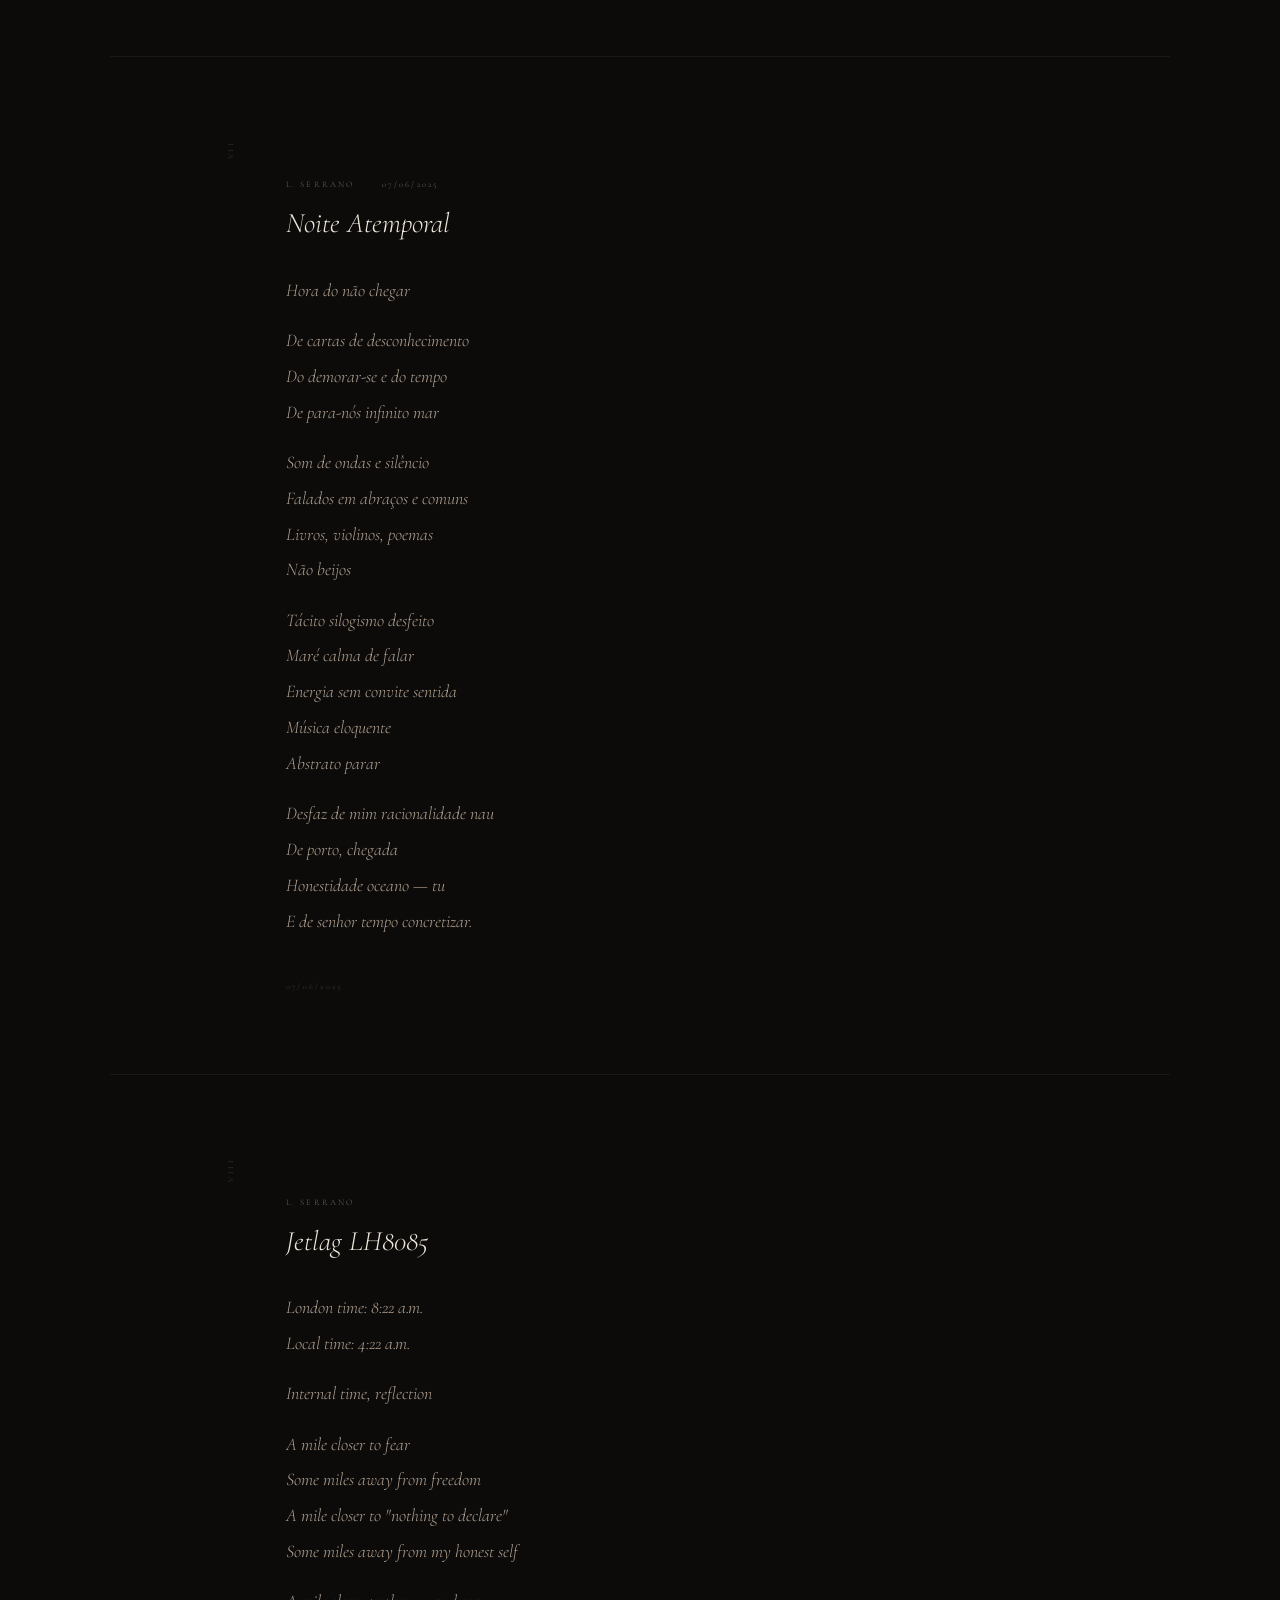
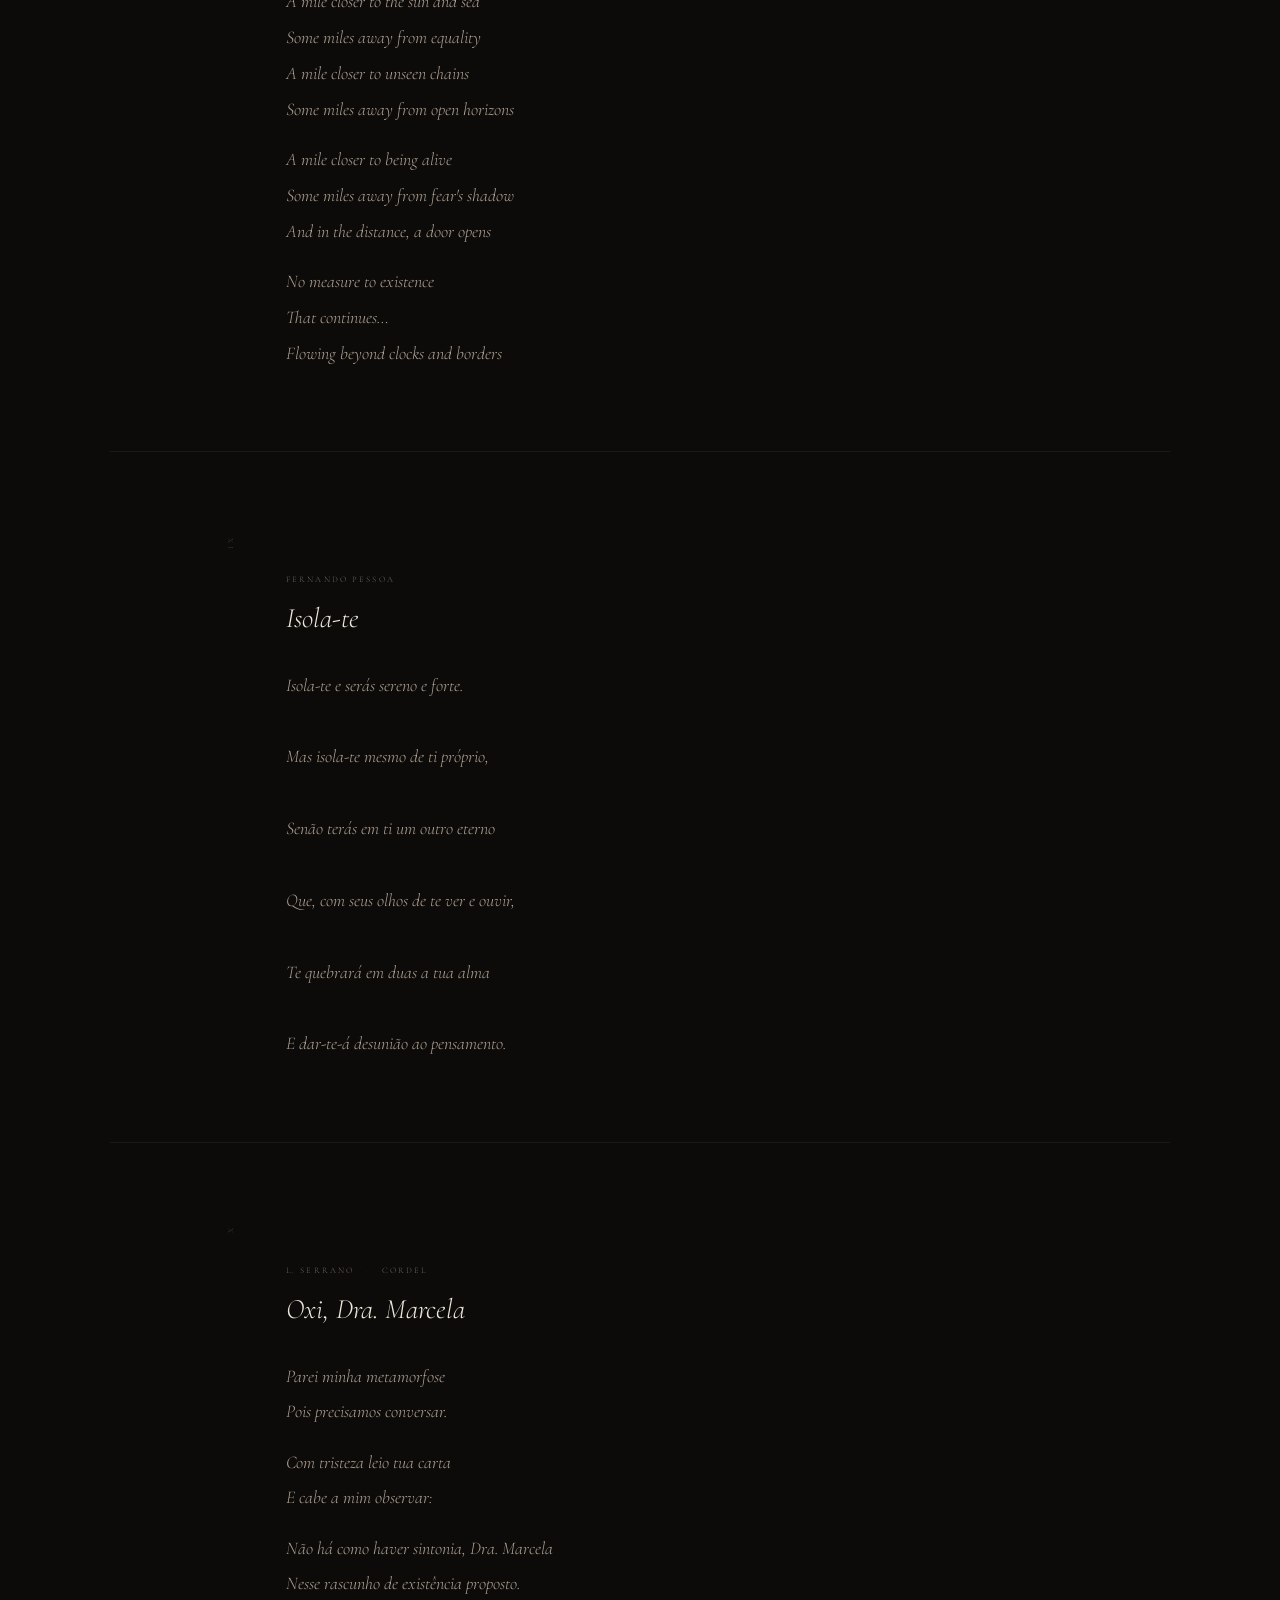
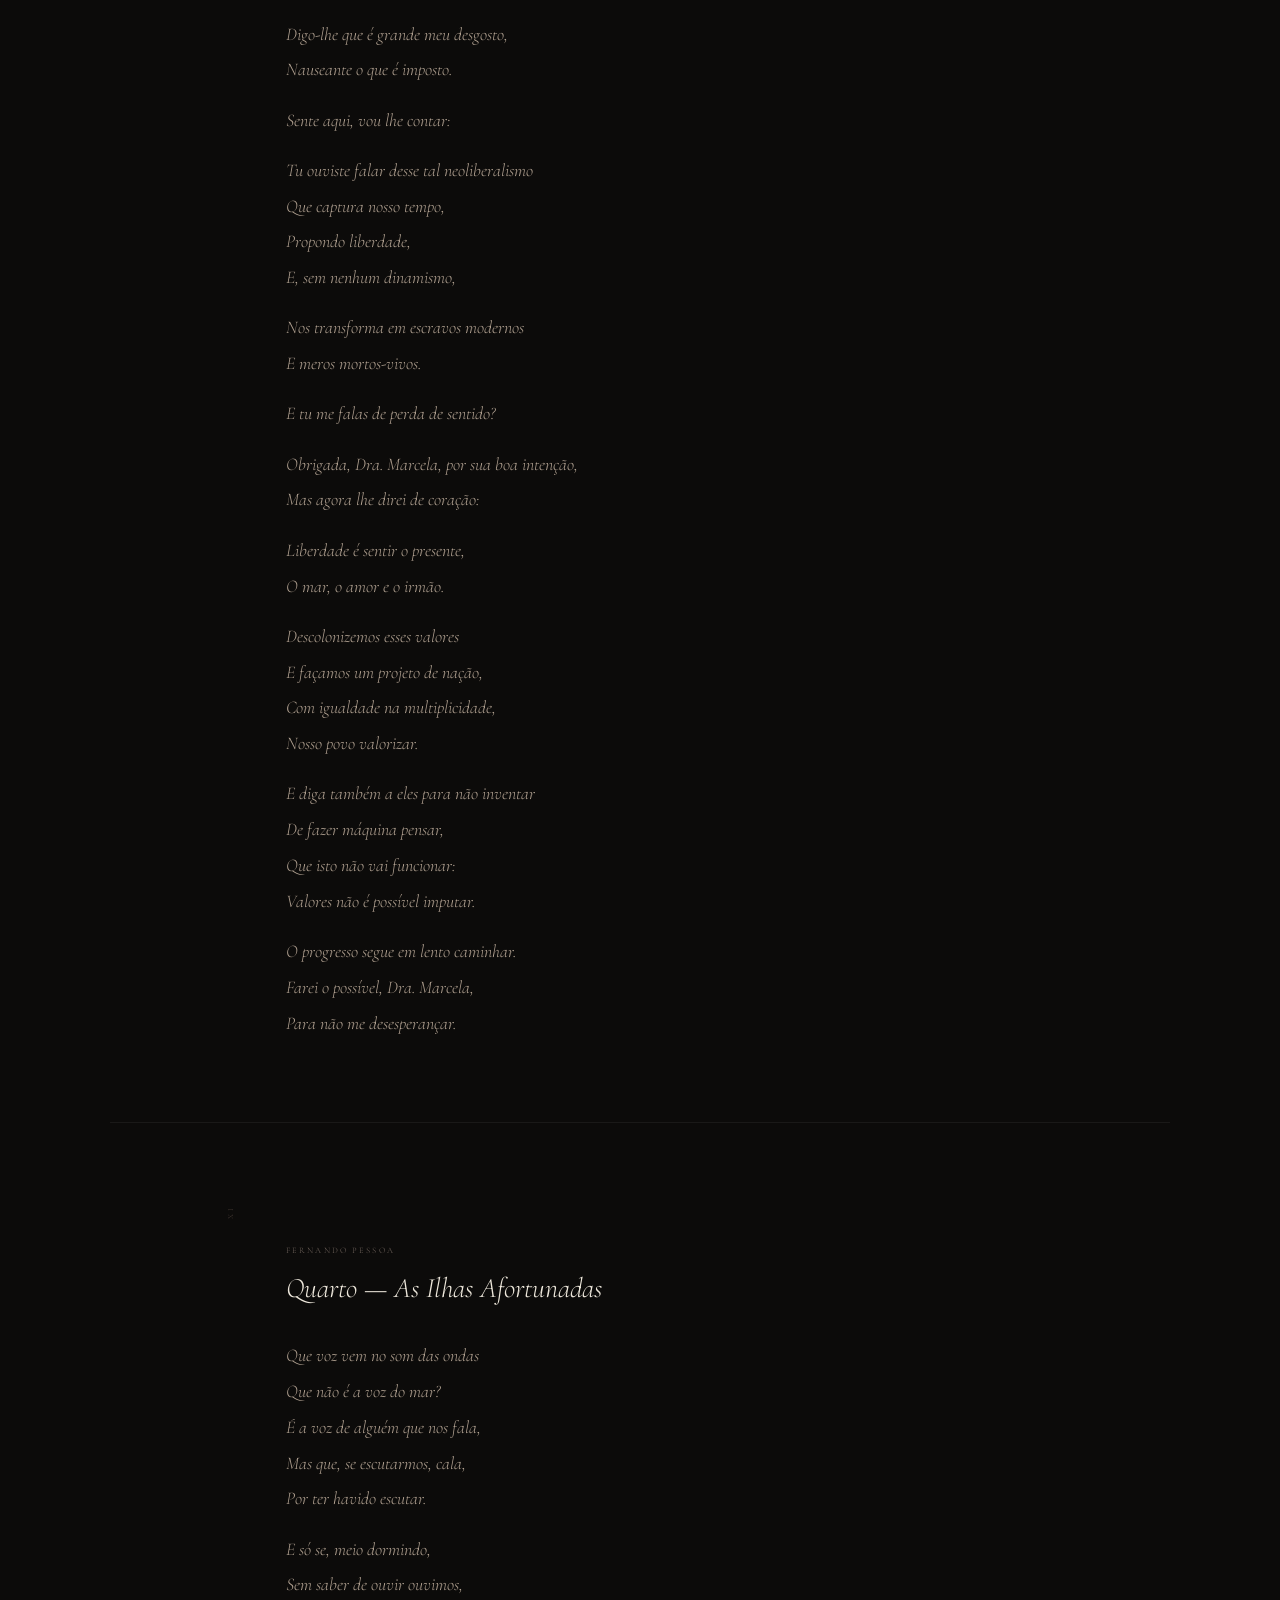
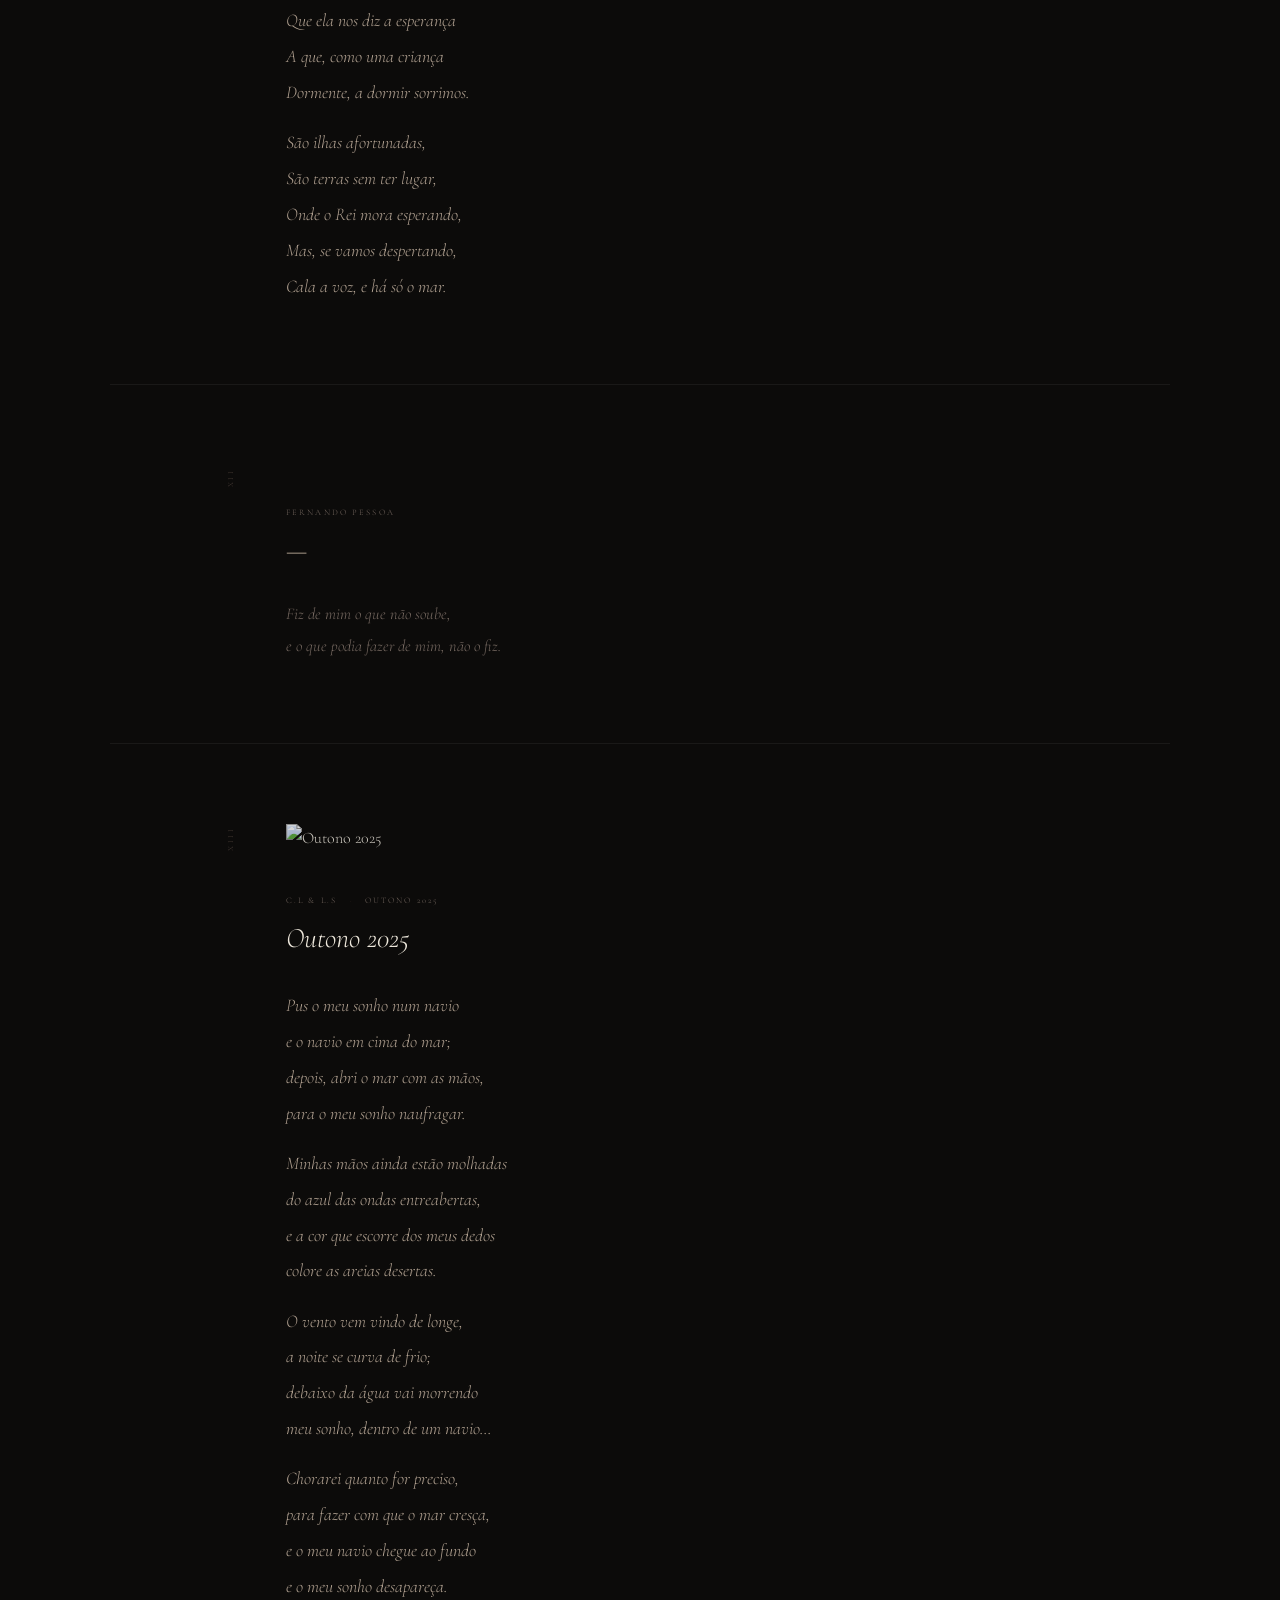
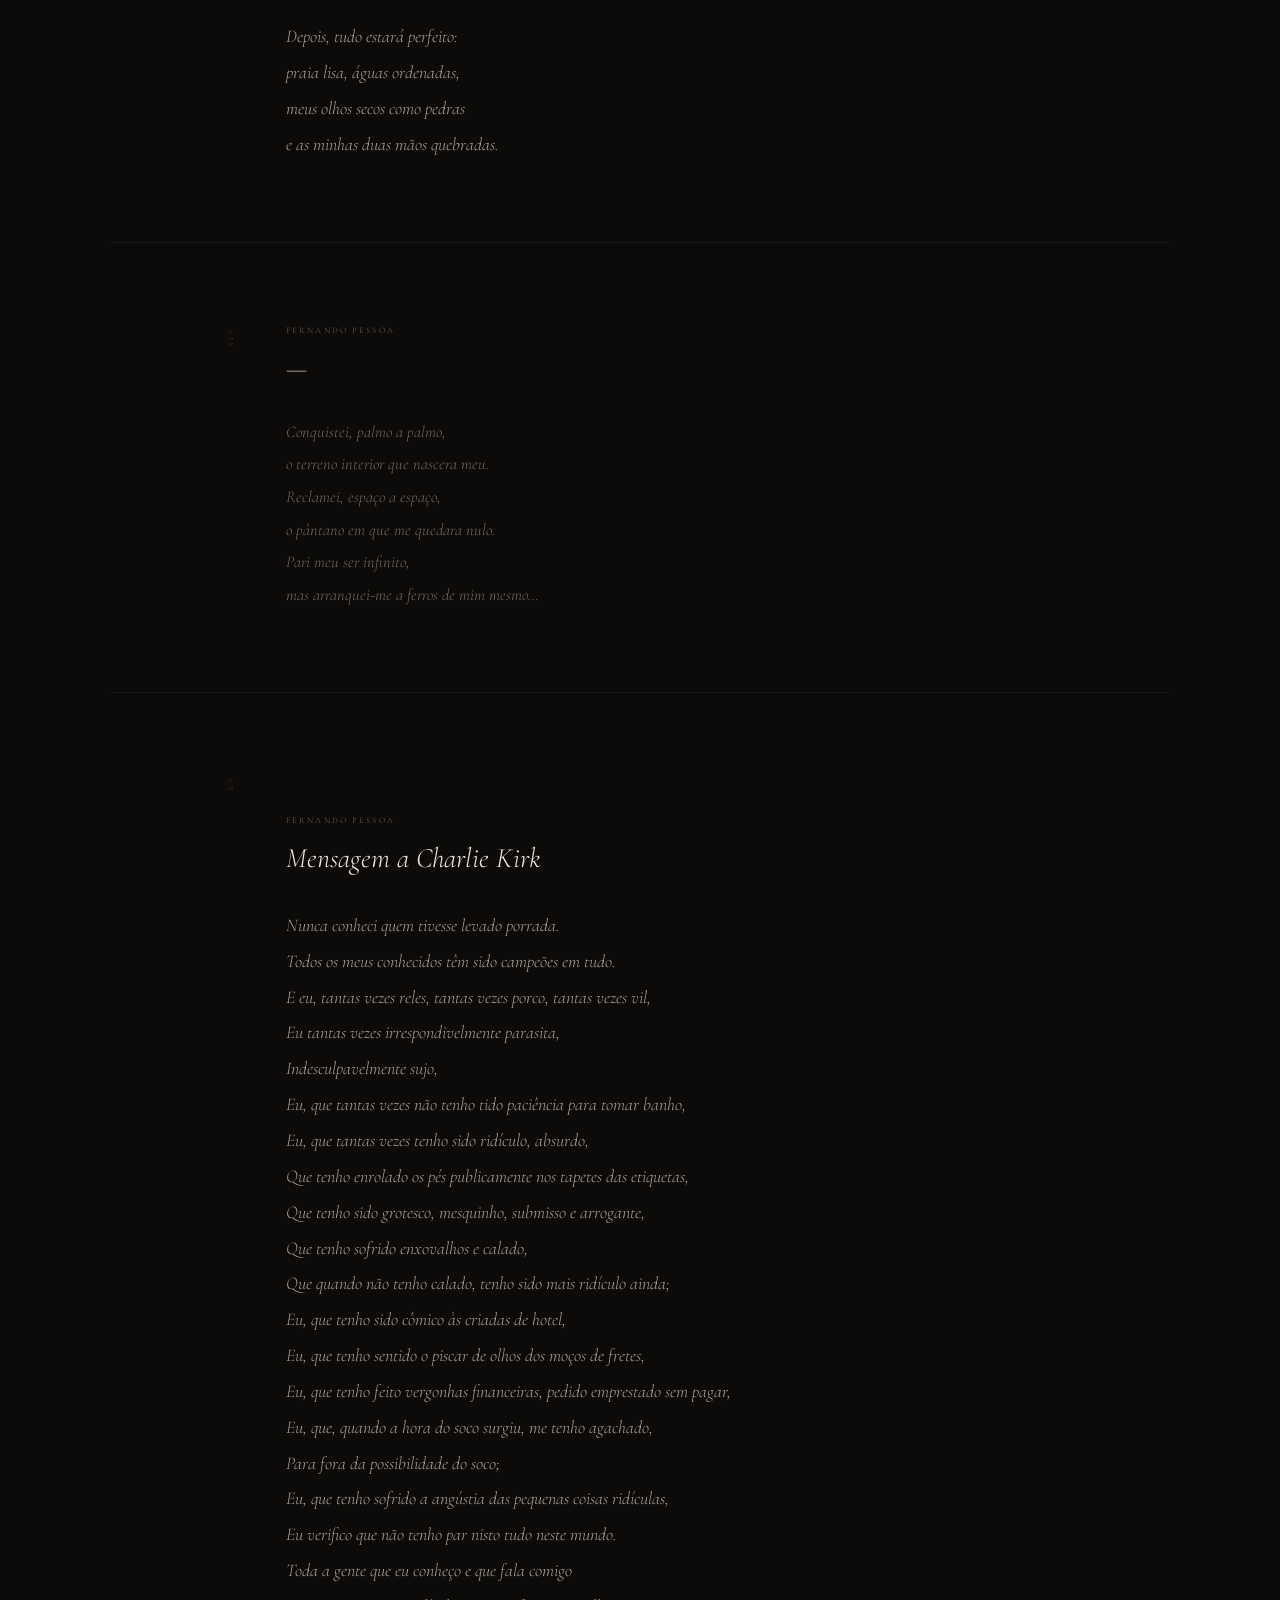
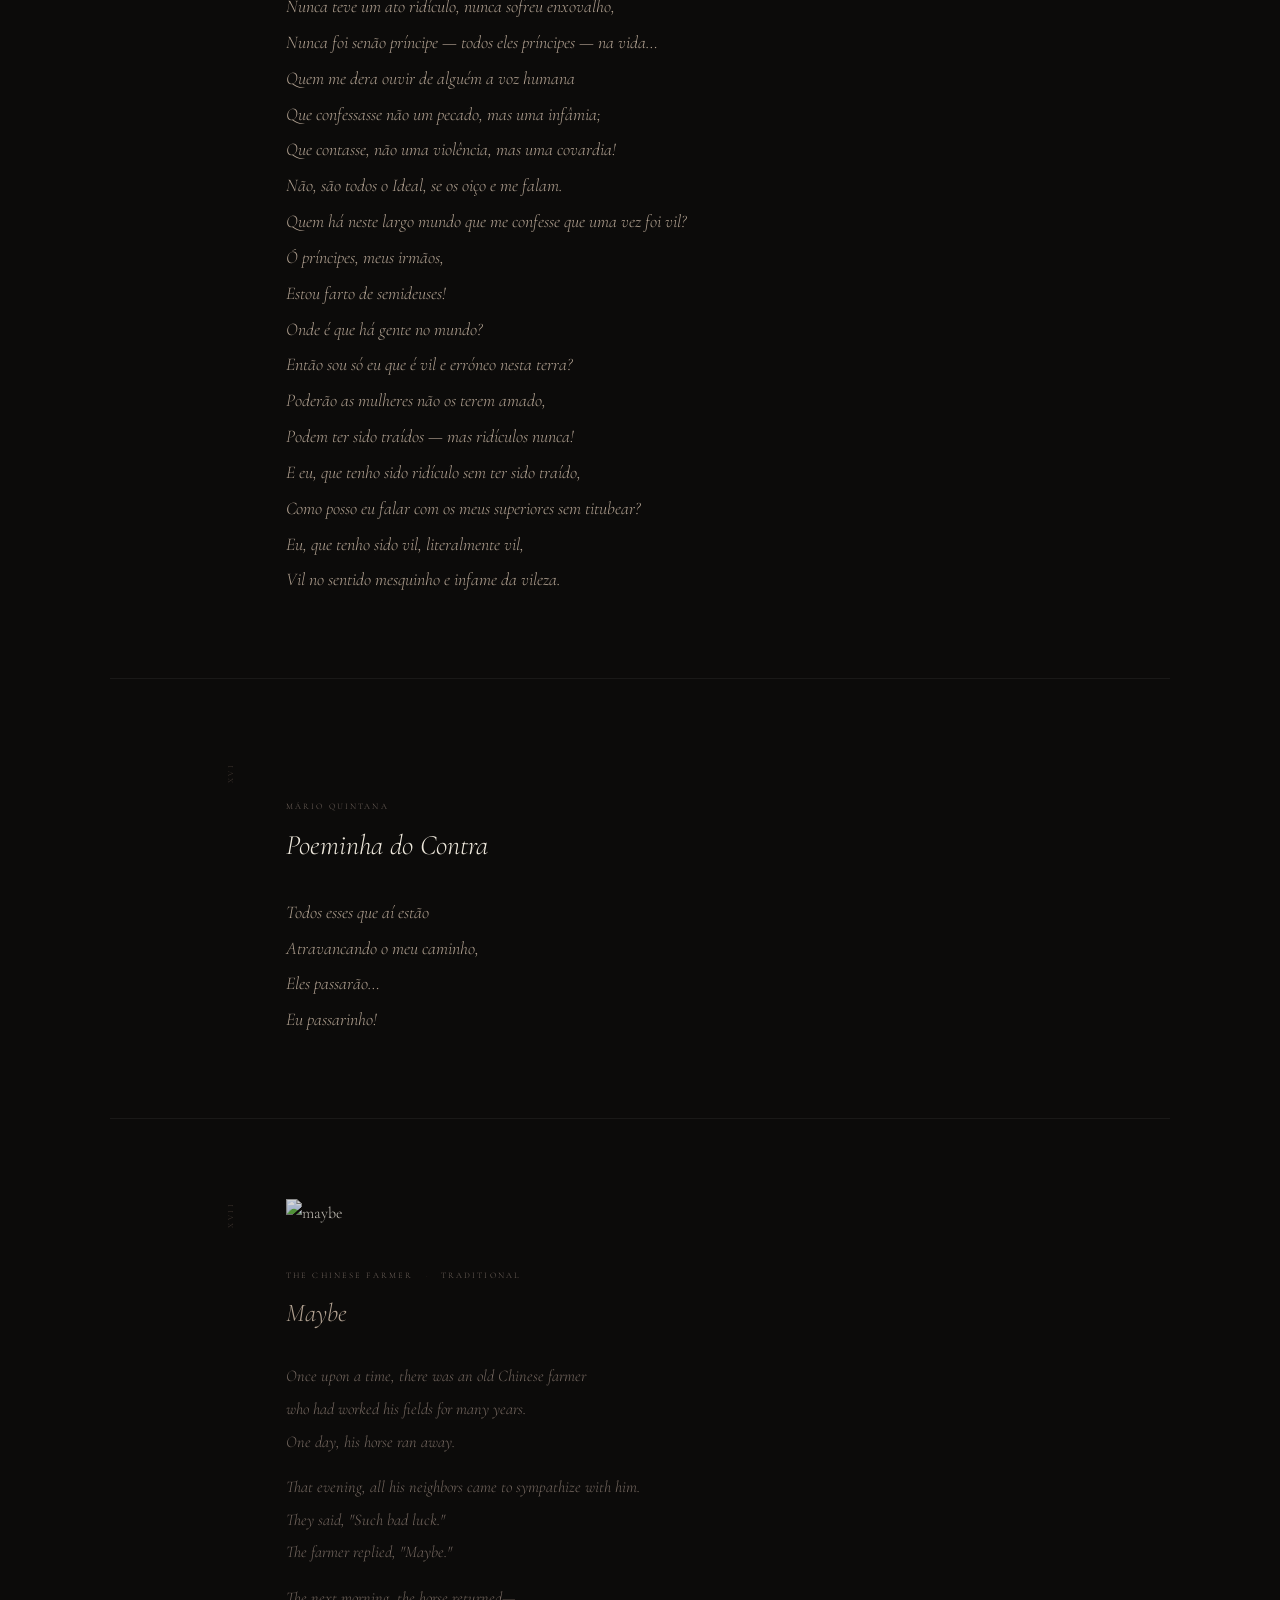
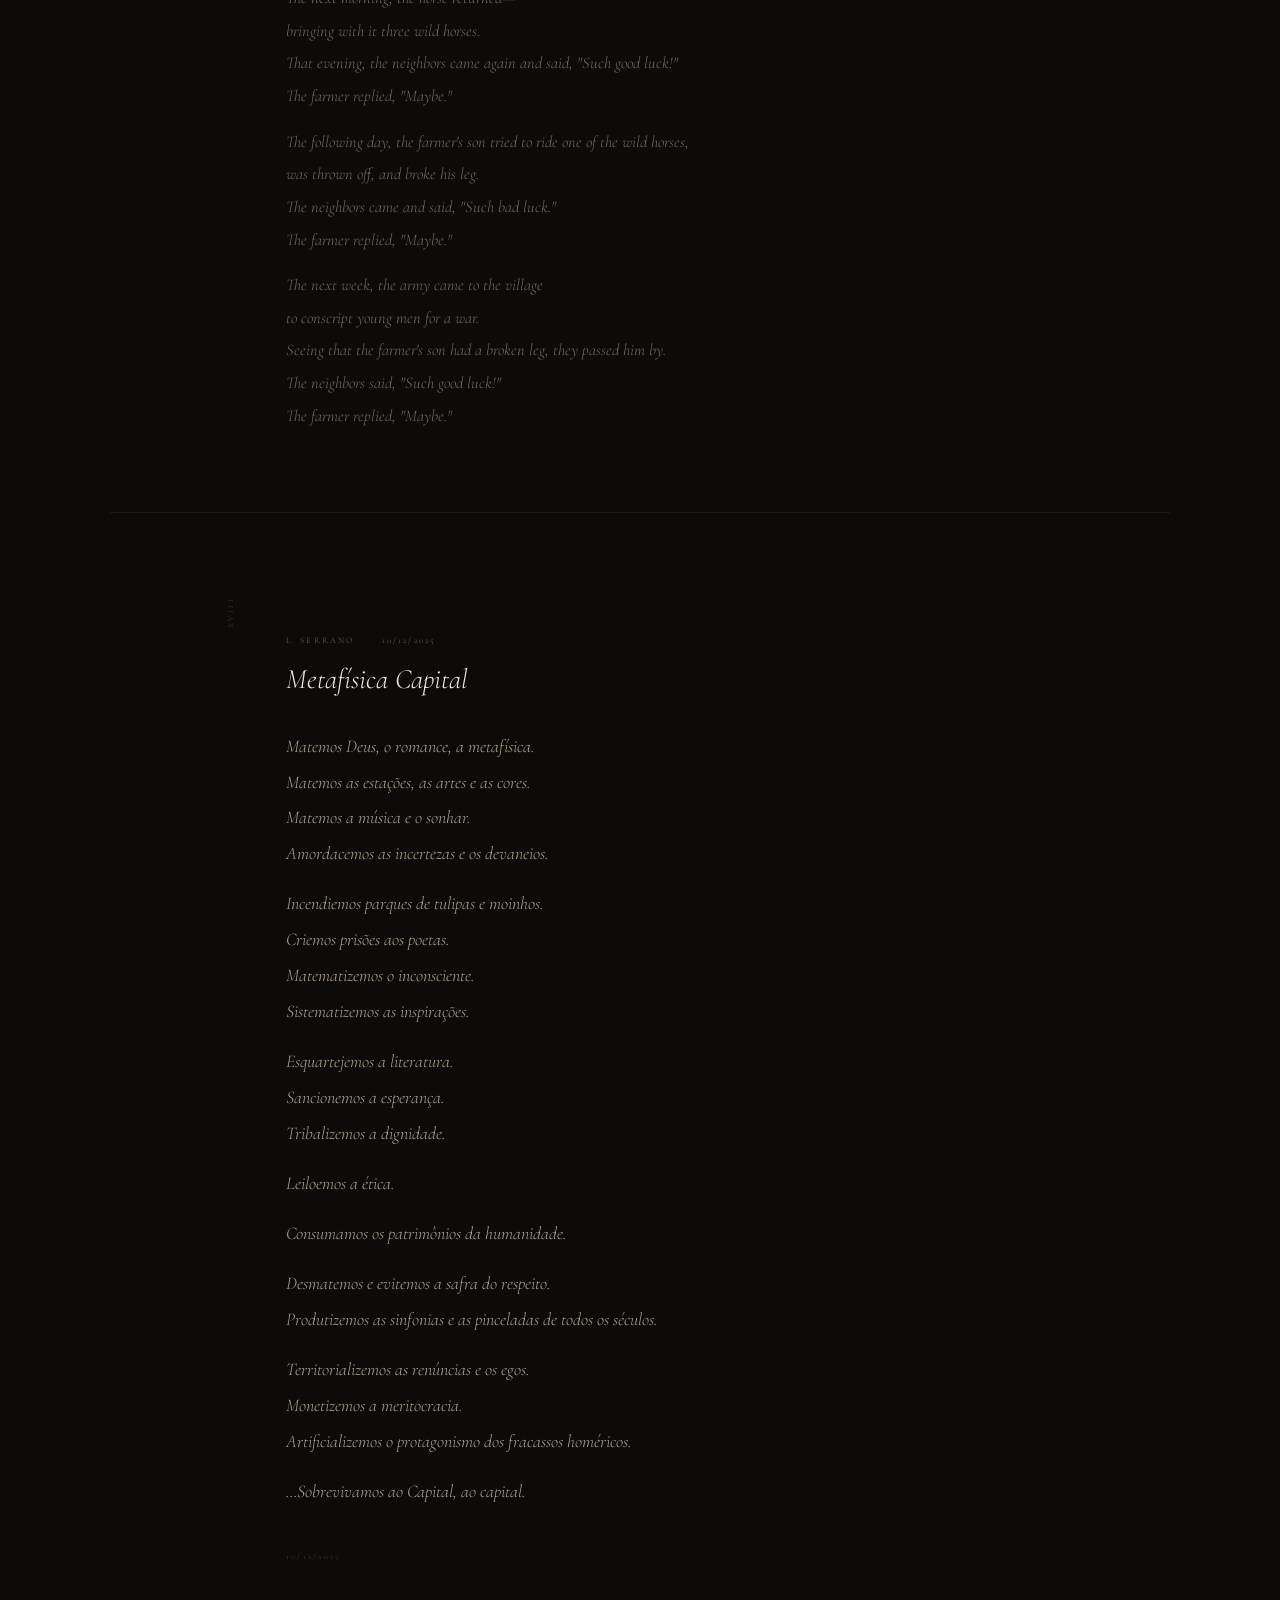
==== commit 9325a9d9: "Redesign: literary open layout, full Cormorant Garamond, poem content fixes - Replace Dancing Script" ====
--- a/aesthesis.html
+++ b/aesthesis.html
@@ -1,4 +1,4 @@
-<!DOCTYPE html>
+﻿<!DOCTYPE html>
 <html lang="pt">
 <head>
   <meta charset="UTF-8">
@@ -7,7 +7,7 @@
   <title>Aesthesis — Luyza T.A</title>
   <link rel="preconnect" href="https://fonts.googleapis.com">
   <link rel="preconnect" href="https://fonts.gstatic.com" crossorigin>
-  <link href="https://fonts.googleapis.com/css2?family=Cormorant+Garamond:ital,wght@0,300;0,400;0,600;1,300;1,400;1,600&family=EB+Garamond:ital,wght@0,400;0,500;1,400;1,500&family=Dancing+Script:wght@400;600;700&display=swap" rel="stylesheet">
+  <link href="https://fonts.googleapis.com/css2?family=Cormorant+Garamond:ital,wght@0,300;0,400;0,600;1,300;1,400;1,600&family=EB+Garamond:ital,wght@0,400;0,500;1,400;1,500&display=swap" rel="stylesheet">
   <link rel="stylesheet" href="css/style.css">
 </head>
 <body>
@@ -95,8 +95,6 @@
             <div class="break"></div>
             <p>Quem quer passar além do Bojador</p>
             <p>Tem que passar além da dor.</p>
-            <p>Deus ao mar o perigo e o abismo deu,</p>
-            <p>Mas nele é que espelhou o céu.</p>
           </div>
         </div>
       </article>
@@ -867,37 +865,9 @@
         </div>
       </article>
 
-      <!-- ── XXVI · L. Serrano — Encerramento ──────────────────── -->
+      <!-- ── XXVI · Fernando Pessoa — Encerramento ─────────────── -->
       <article class="poem-item epigraph reveal">
         <div class="poem-index-col"><span class="poem-roman">XXVI</span></div>
-        <div class="poem-content-col">
-          <figure class="poem-image portrait">
-            <img src="https://static.wixstatic.com/media/ee79c7_f4f94f26950b428ebfe1958823738ae1~mv2.png"
-                 alt="" loading="lazy">
-          </figure>
-          <div class="poem-meta">
-            <span class="poem-author">L. Serrano</span>
-          </div>
-          <h2 class="poem-title">—</h2>
-          <div class="poem-body">
-            <p>Meus sonhos me contaram o que eu sentia.</p>
-            <p>Sou passagem em mim mesma.</p>
-            <div class="break"></div>
-            <p>A prova é individual.</p>
-            <div class="break"></div>
-            <p>Desmedida: a saída é para dentro.</p>
-            <div class="break"></div>
-            <p>"Human nature is inherently good;</p>
-            <p>evil arises only when that original goodness is neglected."</p>
-            <div class="break"></div>
-            <p style="font-size:0.72rem;letter-spacing:0.15em;color:var(--text-2);">Mencius</p>
-          </div>
-        </div>
-      </article>
-
-      <!-- ── XXVII · Fernando Pessoa — Encerramento ─────────────── -->
-      <article class="poem-item epigraph reveal">
-        <div class="poem-index-col"><span class="poem-roman">XXVII</span></div>
         <div class="poem-content-col">
           <figure class="poem-image portrait">
             <img src="https://static.wixstatic.com/media/ee79c7_8b06f701d66c430da4a358943beb466f~mv2.png"
@@ -912,6 +882,35 @@
             <p>capaz de impulsos violentos e absurdos,</p>
             <p>e capaz também de uma passividade</p>
             <p>de pedra que nada move.</p>
+            <p>Tudo me interessa e nada me prende.</p>
+          </div>
+        </div>
+      </article>
+
+      <!-- ── XXVII · L. Serrano — Encerramento ──────────────────── -->
+      <article class="poem-item epigraph reveal">
+        <div class="poem-index-col"><span class="poem-roman">XXVII</span></div>
+        <div class="poem-content-col">
+          <figure class="poem-image portrait">
+            <img src="https://static.wixstatic.com/media/ee79c7_f4f94f26950b428ebfe1958823738ae1~mv2.png"
+                 alt="" loading="lazy">
+          </figure>
+          <div class="poem-meta">
+            <span class="poem-author">L. Serrano</span>
+          </div>
+          <h2 class="poem-title">—</h2>
+          <div class="poem-body">
+            <p>Meus sonhos me contaram o que eu sentia.</p>
+            <p>Sou passagem em mim mesma.</p>
+            <div class="break"></div>
+            <p>A prova é individual.</p>
+            <div class="break"></div>
+            <p>Desmedida: a saída é para dentro.</p>
+            <div class="break"></div>
+            <p>"Human nature is inherently good;</p>
+            <p>evil arises only when that original goodness is neglected."</p>
+            <div class="break"></div>
+            <p style="font-size:0.72rem;letter-spacing:0.15em;color:var(--text-2);">Mencius</p>
           </div>
         </div>
       </article>
@@ -930,3 +929,4 @@
   <script src="js/main.js"></script>
 </body>
 </html>
+
--- a/css/style.css
+++ b/css/style.css
@@ -1,29 +1,30 @@
 /* ============================================================
    LUYZA T.A — AESTHESIS
-   Dark minimalist — clean type, no atmosphere
+   Literary dark minimalist — Cormorant Garamond, open layout
    ============================================================ */
 
 /* ── Design Tokens ─────────────────────────────────────────── */
 :root {
-  --bg:      #0f0d0b;
-  --bg-2:    #141210;
-  --bg-card: #191512;
-
-  --line:    rgba(255, 255, 255, 0.07);
+  --bg:      #0c0b0a;
+  --bg-2:    #111009;
+  --bg-card: #141210;
+
+  --line:    rgba(255, 255, 255, 0.06);
   --line-2:  rgba(255, 255, 255, 0.12);
 
-  --text:    #e8e0d0;
-  --text-2:  #b8a890;
-  --text-3:  #8a7a6a;
-
-  --accent:     #a07840;
-  --accent-hot: #c09050;
-
-  --font-serif:  'Cormorant Garamond', 'EB Garamond', Georgia, serif;
-  --font-script: 'Dancing Script', cursive;
-
-  --nav-h: 62px;
-  --pad-x: clamp(1.5rem, 5vw, 4rem);
+  --text:    #ede7db;
+  --text-2:  #b0a090;
+  --text-3:  #756860;
+  --text-4:  #4a3e38;
+
+  --accent:     #9b7240;
+  --accent-hot: #c09455;
+
+  --font-serif: 'Cormorant Garamond', 'EB Garamond', Georgia, serif;
+
+  --nav-h:  60px;
+  --pad-x:  clamp(1.5rem, 5vw, 4rem);
+  --col-w:  660px;
 
   --ease:      cubic-bezier(0.25, 0.1, 0.25, 1);
   --ease-slow: cubic-bezier(0.16, 1, 0.3, 1);
@@ -42,7 +43,7 @@
   -webkit-font-smoothing: antialiased;
   -moz-osx-font-smoothing: grayscale;
   overflow-x: hidden;
-  min-height: 100vh;
+  min-height: 100dvh;
 }
 
 a      { color: inherit; text-decoration: none; }
@@ -61,57 +62,58 @@
   justify-content: space-between;
   padding: 0 var(--pad-x);
   border-bottom: 1px solid var(--line);
-  background: rgba(15, 13, 11, 0.95);
-  backdrop-filter: blur(16px);
-  -webkit-backdrop-filter: blur(16px);
+  background: rgba(12, 11, 10, 0.96);
+  backdrop-filter: blur(20px);
+  -webkit-backdrop-filter: blur(20px);
 }
 
 .nav-brand {
   font-family: var(--font-serif);
-  font-size: 0.98rem;
-  font-weight: 600;
-  letter-spacing: 0.3em;
-  color: var(--text);
+  font-size: 0.72rem;
+  font-weight: 500;
+  letter-spacing: 0.38em;
+  color: var(--text-3);
   display: flex;
   align-items: center;
-  gap: 0.6rem;
+  gap: 0.7rem;
   transition: color 0.3s var(--ease);
 }
-.nav-brand:hover { color: var(--accent-hot); }
+.nav-brand:hover { color: var(--text-2); }
 
 .nav-feather {
-  width: 34px; height: 34px;
+  width: 26px; height: 26px;
   flex-shrink: 0;
   color: var(--accent);
-  opacity: 0.65;
+  opacity: 0.55;
   transition: opacity 0.3s, color 0.3s;
 }
-.nav-brand:hover .nav-feather { opacity: 0.9; }
+.nav-brand:hover .nav-feather { opacity: 0.8; color: var(--accent-hot); }
 
 .nav-links {
   display: flex;
-  gap: 2.8rem;
+  gap: 3rem;
   align-items: center;
 }
 .nav-links a {
-  font-size: 0.62rem;
+  font-size: 0.58rem;
   font-weight: 400;
-  letter-spacing: 0.24em;
-  text-transform: uppercase;
-  color: var(--text-3);
+  letter-spacing: 0.28em;
+  text-transform: uppercase;
+  color: var(--text-4);
   transition: color 0.3s var(--ease);
   position: relative;
+  padding-bottom: 2px;
 }
 .nav-links a::after {
   content: '';
   position: absolute;
-  bottom: -3px; left: 0; right: 100%;
+  bottom: -2px; left: 0; right: 100%;
   height: 1px;
   background: var(--accent);
-  transition: right 0.35s var(--ease-slow);
-}
-.nav-links a:hover      { color: var(--text-2); }
-.nav-links a.active     { color: var(--text); }
+  transition: right 0.4s var(--ease-slow);
+}
+.nav-links a:hover       { color: var(--text-3); }
+.nav-links a.active      { color: var(--text-2); }
 .nav-links a:hover::after,
 .nav-links a.active::after { right: 0; }
 
@@ -119,142 +121,95 @@
   display: none;
   flex-direction: column;
   gap: 5px;
-  padding: 4px;
+  padding: 6px;
+  min-width: 44px; min-height: 44px;
+  align-items: center; justify-content: center;
 }
 .nav-toggle span {
   display: block;
-  width: 22px; height: 1px;
+  width: 20px; height: 1px;
   background: var(--text-3);
   transition: all 0.3s var(--ease);
 }
 .nav-toggle.open span:first-child { transform: rotate(45deg) translate(4px, 4px); }
-.nav-toggle.open span:last-child  { transform: rotate(-45deg) translate(4px,-4px); }
+.nav-toggle.open span:last-child  { transform: rotate(-45deg) translate(4px, -4px); }
 
 /* ── Page wrapper ───────────────────────────────────────────── */
 .page {
   padding-top: var(--nav-h);
-  min-height: 100vh;
-}
-.page-enter { animation: page-in 0.9s var(--ease-slow) both; }
+  min-height: 100dvh;
+}
+.page-enter { animation: page-in 0.8s var(--ease-slow) both; }
 @keyframes page-in {
-  from { opacity: 0; transform: translateY(10px); }
+  from { opacity: 0; transform: translateY(8px); }
   to   { opacity: 1; transform: translateY(0); }
 }
 
-/* ── Section label ──────────────────────────────────────────── */
-.section-label {
-  display: flex;
-  align-items: baseline;
-  gap: 1.2rem;
-  margin-bottom: 3.5rem;
-}
-.section-label .num  { font-size: 0.58rem; letter-spacing: 0.18em; color: var(--text-3); }
-.section-label .name { font-size: 0.58rem; letter-spacing: 0.25em; text-transform: uppercase; color: var(--text-3); }
+/* ── Footer ─────────────────────────────────────────────────── */
+footer {
+  padding: 3.5rem var(--pad-x);
+  display: flex;
+  align-items: center;
+  justify-content: space-between;
+  margin-top: 8rem;
+  border-top: 1px solid var(--line);
+}
+.footer-name {
+  font-family: var(--font-serif);
+  font-size: 0.88rem;
+  font-style: italic;
+  letter-spacing: 0.1em;
+  color: var(--text-4);
+}
+.footer-copy {
+  font-size: 0.54rem;
+  letter-spacing: 0.16em;
+  color: var(--text-4);
+  text-align: right;
+  line-height: 2.1;
+}
 
 /* ── Section CTA ────────────────────────────────────────────── */
 .section-cta {
   display: inline-flex;
   align-items: center;
-  gap: 0.8rem;
-  font-size: 0.65rem;
-  letter-spacing: 0.22em;
-  text-transform: uppercase;
-  color: var(--text-3);
-  margin-top: 3.5rem;
+  gap: 0.6rem;
+  font-size: 0.58rem;
+  letter-spacing: 0.28em;
+  text-transform: uppercase;
+  color: var(--text-3);
+  margin-top: 3rem;
   transition: color 0.3s var(--ease);
 }
 .section-cta:hover { color: var(--accent-hot); }
 
-/* ── Footer ─────────────────────────────────────────────────── */
-footer {
-  padding: 3rem var(--pad-x);
-  display: flex;
-  align-items: center;
-  justify-content: space-between;
-  margin-top: 8rem;
-  border-top: 1px solid var(--line);
-}
-.footer-name {
-  font-family: var(--font-serif);
-  font-size: 0.85rem;
-  font-style: italic;
-  letter-spacing: 0.14em;
-  color: var(--text-3);
-}
-.footer-copy {
-  font-size: 0.58rem;
-  letter-spacing: 0.14em;
-  color: var(--text-3);
-  text-align: right;
-  line-height: 1.9;
-}
-
-/* ================================================================
-   HERO
+/* ================================================================
+   INDEX PAGE
    ================================================================ */
 .hero {
-  position: relative;
-  min-height: calc(100vh - var(--nav-h));
-  display: flex;
-  flex-direction: column;
-  justify-content: center;
-  padding: 0 var(--pad-x);
-  overflow: hidden;
-}
-
-.hero-inner { max-width: 1020px; }
-
-.hero-meta {
-  display: flex;
-  align-items: center;
-  gap: 0.85rem;
-  margin-bottom: 4rem;
-  font-size: 0.6rem;
-  letter-spacing: 0.28em;
-  color: var(--text-3);
-  text-transform: uppercase;
-}
-.hero-meta-dot {
-  width: 3px; height: 3px;
-  border-radius: 50%;
-  background: var(--accent);
-  opacity: 0.5;
-  flex-shrink: 0;
-}
-
-.hero-title {
-  display: flex;
-  flex-direction: column;
-  line-height: 0.9;
-  font-family: var(--font-serif);
-  font-weight: 300;
-  font-size: clamp(5.5rem, 15vw, 13rem);
-  color: var(--text);
-  letter-spacing: -0.03em;
-  margin-bottom: 4rem;
-}
-.hero-title .indent {
-  padding-left: clamp(2.5rem, 6vw, 6rem);
-  font-style: italic;
-  color: var(--text-2);
-}
+  min-height: 52vh;
+  display: flex;
+  align-items: flex-end;
+  padding: 4rem var(--pad-x) 3.5rem;
+  border-bottom: 1px solid var(--line);
+}
+.hero-inner { width: 100%; }
 
 .hero-name {
-  margin-top: 3rem;
-  font-size: 0.65rem;
-  letter-spacing: 0.22em;
-  text-transform: uppercase;
-  color: var(--text-3);
-  font-style: italic;
-}
-
-/* ================================================================
-   INDEX — photo grid + poem
-   ================================================================ */
+  font-family: var(--font-serif);
+  font-size: clamp(0.65rem, 1.1vw, 0.8rem);
+  font-weight: 300;
+  letter-spacing: 0.45em;
+  text-transform: uppercase;
+  color: var(--text-3);
+  font-style: italic;
+}
+
+/* Index photo grid */
 .index-grid {
   display: grid;
   grid-template-columns: 2fr 1fr;
-  gap: 3px;
+  gap: 2px;
   cursor: pointer;
 }
 .index-photo {
@@ -271,40 +226,42 @@
   position: absolute; inset: 0;
   width: 100%; height: 100%;
   object-fit: cover;
-  filter: brightness(0.84) contrast(1.05) saturate(0.75);
-  transition: transform 0.9s var(--ease-slow), filter 0.9s var(--ease);
+  filter: brightness(0.8) contrast(1.05) saturate(0.68);
+  transition: transform 1.1s var(--ease-slow), filter 0.9s var(--ease);
 }
 .index-grid:hover .index-photo img {
-  transform: scale(1.03);
-  filter: brightness(0.9) contrast(1.06) saturate(0.8);
-}
-
+  transform: scale(1.025);
+  filter: brightness(0.87) contrast(1.06) saturate(0.74);
+}
+
+/* Index poem section */
 .index-poem {
-  padding: 8rem var(--pad-x);
-  max-width: 600px;
+  padding: 7rem var(--pad-x) 6rem;
+  max-width: 560px;
 }
 .index-poem .poem-title {
   font-family: var(--font-serif);
-  font-size: clamp(2rem, 4vw, 3rem);
-  font-weight: 300;
-  line-height: 1.1;
+  font-size: clamp(1.8rem, 3.2vw, 2.5rem);
+  font-weight: 300;
+  font-style: italic;
+  line-height: 1.15;
   margin-bottom: 2.5rem;
   color: var(--text);
 }
 .index-poem .poem-body {
-  font-family: var(--font-script);
-  font-size: 1.2rem;
-  line-height: 1.9;
+  font-family: var(--font-serif);
+  font-style: italic;
+  font-size: 1.12rem;
+  line-height: 2.15;
   color: var(--text-2);
-  margin-bottom: 3rem;
-}
-.index-poem .section-cta { margin-top: 0; }
-
-/* ================================================================
-   FOTOS PAGE
+}
+.index-poem .section-cta { margin-top: 2.5rem; }
+
+/* ================================================================
+   PAGE HEADER (fotos, aesthesis, sobre)
    ================================================================ */
 .page-header {
-  padding: 6rem var(--pad-x) 4rem;
+  padding: 5rem var(--pad-x) 3.5rem;
   border-bottom: 1px solid var(--line);
 }
 .page-header-inner {
@@ -316,27 +273,30 @@
 
 .page-title {
   font-family: var(--font-serif);
-  font-size: clamp(3.5rem, 9vw, 7.5rem);
-  font-weight: 300;
-  line-height: 0.95;
-  letter-spacing: -0.025em;
+  font-size: clamp(3rem, 8vw, 6.5rem);
+  font-weight: 300;
+  line-height: 0.93;
+  letter-spacing: -0.02em;
   color: var(--text);
 }
 .page-title em { font-style: italic; color: var(--text-2); }
+
 .page-subtitle {
-  font-size: 0.6rem;
-  letter-spacing: 0.24em;
-  text-transform: uppercase;
-  color: var(--text-3);
-  padding-bottom: 0.5rem;
-}
-
-/* Photo gallery */
+  font-size: 0.56rem;
+  letter-spacing: 0.28em;
+  text-transform: uppercase;
+  color: var(--text-3);
+  padding-bottom: 0.4rem;
+}
+
+/* ================================================================
+   FOTOS PAGE
+   ================================================================ */
 .photo-gallery {
-  padding: 3px;
+  padding: 2px;
   display: grid;
   grid-template-columns: repeat(3, 1fr);
-  gap: 3px;
+  gap: 2px;
 }
 .photo-item {
   position: relative;
@@ -346,197 +306,175 @@
   aspect-ratio: 3 / 2;
 }
 .photo-item.wide { grid-column: span 2; }
-.photo-item.full { grid-column: span 3; aspect-ratio: 16 / 7; }
+.photo-item.full { grid-column: span 3; aspect-ratio: 21 / 9; }
 
 .photo-item img {
   position: absolute;
   inset: 0; width: 100%; height: 100%;
   object-fit: cover;
-  transition: transform 0.9s var(--ease-slow), filter 0.9s var(--ease);
-  filter: brightness(0.84) contrast(1.06) saturate(0.75);
+  transition: transform 1.1s var(--ease-slow), filter 0.9s var(--ease);
+  filter: brightness(0.8) contrast(1.06) saturate(0.68);
 }
 .photo-item:hover img {
   transform: scale(1.04);
-  filter: brightness(0.92) contrast(1.08) saturate(0.8);
+  filter: brightness(0.88) contrast(1.07) saturate(0.74);
 }
 
 .photo-overlay {
   position: absolute; inset: 0;
-  background: linear-gradient(to top, rgba(10,8,6,0.88) 0%, transparent 55%);
+  background: linear-gradient(to top, rgba(10,8,6,0.7) 0%, transparent 50%);
   display: flex;
   flex-direction: column;
   justify-content: flex-end;
-  padding: 1.75rem;
+  padding: 1.2rem 1.4rem;
   opacity: 0;
-  transition: opacity 0.45s var(--ease);
+  transition: opacity 0.4s var(--ease);
   z-index: 2;
 }
 .photo-item:hover .photo-overlay { opacity: 1; }
-.overlay-num   { font-size: 0.52rem; letter-spacing: 0.18em; color: var(--text-3); margin-bottom: 0.3rem; }
-.overlay-title { font-family: var(--font-serif); font-size: 1.2rem; font-style: italic; color: var(--text); }
-.overlay-year  { font-size: 0.52rem; letter-spacing: 0.14em; color: var(--text-3); margin-top: 0.3rem; }
-
+.overlay-num {
+  font-size: 0.5rem;
+  letter-spacing: 0.22em;
+  color: var(--text-3);
+}
+.overlay-title {
+  font-family: var(--font-serif);
+  font-size: 1.1rem;
+  font-style: italic;
+  color: var(--text);
+  margin-top: 0.2rem;
+}
+.overlay-year {
+  font-size: 0.5rem;
+  letter-spacing: 0.14em;
+  color: var(--text-3);
+  margin-top: 0.2rem;
+}
 .photo-fill { position: absolute; inset: 0; background: var(--bg-card); }
 
 /* ================================================================
-   AESTHESIS PAGE — POETRY
-   ================================================================ */
-.aesthesis-intro {
-  padding: 6rem var(--pad-x) 5rem;
-  max-width: 600px;
+   AESTHESIS — POETRY COLLECTION
+   ================================================================ */
+.poems-collection {
+  padding-bottom: 8rem;
+}
+
+.poem-item {
+  display: grid;
+  grid-template-columns: 64px 1fr;
+  padding: 5rem var(--pad-x);
+  border-bottom: 1px solid var(--line);
+  gap: 0 3rem;
+  max-width: 1060px;
   margin: 0 auto;
-  text-align: center;
-  border-bottom: 1px solid var(--line);
-}
-.aesthesis-intro p {
-  font-family: var(--font-serif);
-  font-size: 1.1rem;
-  font-style: italic;
-  line-height: 2.1;
-  color: var(--text-2);
-}
-
-.poems-collection { padding: 3rem 0 8rem; }
-
-.poem-item {
+  width: 100%;
+  transition: border-color 0.4s var(--ease);
+}
+.poem-item:first-child { border-top: 1px solid var(--line); }
+.poem-item:hover { border-bottom-color: var(--line-2); }
+
+/* Roman numeral — vertical, left column */
+.poem-index-col {
   display: flex;
   flex-direction: column;
-  align-items: center;
-  padding: 5rem 4rem;
-  background: var(--bg-card);
-  border: 1px solid var(--line);
-  margin: 2px auto;
-  max-width: 850px;
-  width: calc(100% - var(--pad-x) * 2);
-  transition: border-color 0.5s var(--ease);
-}
-.poem-item:hover { border-color: var(--line-2); }
-.poem-item::after { display: none; }
-
-.poem-index-col {
-  display: flex;
-  align-items: center;
-  gap: 2rem;
-  margin-bottom: 4rem;
-  width: 100%;
-  max-width: 630px;
-}
-.poem-index-col::before,
-.poem-index-col::after {
-  content: '';
-  flex: 1; height: 1px;
-  background: var(--line);
+  align-items: flex-end;
+  padding-top: 0.2rem;
 }
 .poem-roman {
-  font-size: 0.5rem;
-  letter-spacing: 0.36em;
-  color: var(--text-3);
-  flex-shrink: 0;
-  text-transform: uppercase;
-}
-
-.poem-content-col { width: 100%; max-width: 630px; }
-
-.poem-image { margin: 0 0 3rem; }
+  font-size: 0.48rem;
+  letter-spacing: 0.32em;
+  color: var(--text-4);
+  text-transform: uppercase;
+  writing-mode: vertical-rl;
+  transform: rotate(180deg);
+  user-select: none;
+}
+
+/* Content */
+.poem-content-col { max-width: var(--col-w); }
+
+.poem-image { margin: 0 0 2.5rem; }
 .poem-image img {
   display: block;
   width: 100%;
   max-width: 400px;
-  filter: grayscale(15%) contrast(1.04) brightness(0.86);
-  transition: filter 1s var(--ease);
-}
-.poem-item:hover .poem-image img { filter: grayscale(5%) contrast(1.06) brightness(0.9); }
+  filter: grayscale(12%) contrast(1.03) brightness(0.84);
+  transition: filter 1.2s var(--ease);
+}
+.poem-item:hover .poem-image img {
+  filter: grayscale(2%) contrast(1.05) brightness(0.9);
+}
 .poem-image.landscape img { max-width: 100%; }
-.poem-image.square img    { max-width: 340px; }
-.poem-image.small img     { max-width: 240px; }
-.poem-image.gif img       { filter: none; max-width: 340px; }
+.poem-image.square img    { max-width: 310px; }
+.poem-image.small img     { max-width: 210px; }
+.poem-image.portrait img  { max-width: 290px; }
+.poem-image.gif img       { filter: none; max-width: 310px; }
 
 .poem-meta {
   display: flex;
   align-items: center;
-  gap: 1rem;
-  margin-bottom: 1rem;
-}
-.poem-author    { font-size: 0.58rem; letter-spacing: 0.22em; text-transform: uppercase; color: var(--text-3); }
-.poem-meta-sep  { color: var(--text-3); font-size: 0.58rem; opacity: 0.38; }
+  gap: 0.8rem;
+  margin-bottom: 0.9rem;
+}
+.poem-author    { font-size: 0.53rem; letter-spacing: 0.25em; text-transform: uppercase; color: var(--text-3); }
+.poem-meta-sep  { color: var(--text-4); font-size: 0.53rem; opacity: 0.6; }
 
 .poem-title {
   font-family: var(--font-serif);
-  font-size: clamp(1.4rem, 2.8vw, 2.2rem);
-  font-weight: 300;
-  font-style: italic;
-  line-height: 1.15;
-  margin-bottom: 2.5rem;
+  font-size: clamp(1.25rem, 2.2vw, 1.9rem);
+  font-weight: 300;
+  font-style: italic;
+  line-height: 1.2;
+  margin-bottom: 2rem;
   color: var(--text);
 }
+
 .poem-body {
-  font-family: var(--font-script);
-  font-size: 1.25rem;
-  font-weight: 400;
-  line-height: 1.6;
+  font-family: var(--font-serif);
+  font-style: italic;
+  font-size: 1.12rem;
+  font-weight: 300;
+  line-height: 2;
   color: var(--text-2);
-  max-width: 480px;
-}
-.poem-body p    { display: block; }
-.poem-body .break { height: 0.9em; }
-
-.poem-item.epigraph .poem-title { font-size: clamp(1.2rem,2.5vw,1.9rem); color: var(--text-2); }
-.poem-item.epigraph .poem-body  { font-size: 1.1rem; color: var(--text-3); }
+  max-width: 500px;
+}
+.poem-body p     { display: block; }
+.poem-body .break { height: 0.8em; display: block; }
+
+.poem-item.epigraph .poem-body {
+  font-size: 1.02rem;
+  color: var(--text-3);
+  max-width: 460px;
+}
+.poem-item.epigraph .poem-title {
+  font-size: clamp(1.1rem, 2vw, 1.6rem);
+  color: var(--text-2);
+}
 
 .poem-date {
-  margin-top: 3rem;
-  font-size: 0.54rem;
-  letter-spacing: 0.24em;
-  text-transform: uppercase;
-  color: var(--text-3);
-  opacity: 0.6;
+  margin-top: 2.5rem;
+  font-size: 0.5rem;
+  letter-spacing: 0.28em;
+  text-transform: uppercase;
+  color: var(--text-4);
 }
 
 /* ================================================================
    SOBRE PAGE
    ================================================================ */
 .sobre-layout {
-  display: grid;
-  grid-template-columns: 1fr 1fr;
-  min-height: calc(100vh - var(--nav-h) - 5rem);
-}
-.sobre-image-col {
-  position: sticky;
-  top: var(--nav-h);
-  height: calc(100vh - var(--nav-h));
-  overflow: hidden;
-  border-right: 1px solid var(--line);
-}
-.sobre-portrait {
-  width: 100%; height: 100%;
-  object-fit: cover;
-  filter: brightness(0.82) contrast(1.06) saturate(0.7);
-}
-.portrait-placeholder {
-  width: 100%; height: 100%;
-  background: var(--bg-2);
-  display: flex;
-  align-items: flex-end;
-  padding: 3rem;
-}
-.portrait-placeholder-text {
-  font-family: var(--font-serif);
-  font-size: 0.75rem;
-  font-style: italic;
-  color: var(--text-3);
-  letter-spacing: 0.12em;
-}
-
-.sobre-content-col { padding: 6rem 5rem 6rem var(--pad-x); }
-.sobre-content-col .page-title { margin-bottom: 5rem; }
-
-.bio-block { margin-bottom: 3.5rem; }
+  padding: 6rem var(--pad-x) 4rem;
+}
+.sobre-content-col { max-width: 760px; }
+.sobre-content-col .page-title { margin-bottom: 4.5rem; }
+
+.bio-block { margin-bottom: 3rem; }
 .bio-label {
-  font-size: 0.58rem;
-  letter-spacing: 0.24em;
-  text-transform: uppercase;
-  color: var(--text-3);
-  margin-bottom: 1.2rem;
+  font-size: 0.52rem;
+  letter-spacing: 0.28em;
+  text-transform: uppercase;
+  color: var(--text-3);
+  margin-bottom: 0.9rem;
 }
 .bio-text {
   font-family: var(--font-serif);
@@ -548,10 +486,10 @@
 
 .bio-statement {
   font-family: var(--font-serif);
-  font-size: 1.45rem;
-  font-style: italic;
-  font-weight: 300;
-  line-height: 1.72;
+  font-size: 1.4rem;
+  font-style: italic;
+  font-weight: 300;
+  line-height: 1.75;
   color: var(--text);
   padding: 3rem 0;
   border-top: 1px solid var(--line);
@@ -565,33 +503,34 @@
 .contato-layout {
   padding: 6rem var(--pad-x);
   display: grid;
-  grid-template-columns: 1fr 1fr;
+  grid-template-columns: 1fr 1.3fr;
   gap: 7rem;
   align-items: start;
+  max-width: 1060px;
 }
 .contato-info .page-title { margin-bottom: 3rem; }
 
 .contact-item { margin-bottom: 2.5rem; }
 .contact-label {
+  font-size: 0.52rem;
+  letter-spacing: 0.28em;
+  text-transform: uppercase;
+  color: var(--text-3);
+  margin-bottom: 0.6rem;
+}
+.contact-value {
+  font-family: var(--font-serif);
+  font-size: 1.05rem;
+  font-style: italic;
+  color: var(--text-2);
+  transition: color 0.3s var(--ease);
+}
+.contact-value:hover { color: var(--accent-hot); }
+
+.social-row { display: flex; gap: 2rem; flex-wrap: wrap; margin-top: 3rem; }
+.social-link {
   font-size: 0.56rem;
   letter-spacing: 0.24em;
-  text-transform: uppercase;
-  color: var(--text-3);
-  margin-bottom: 0.5rem;
-}
-.contact-value {
-  font-family: var(--font-serif);
-  font-size: 1.1rem;
-  font-style: italic;
-  color: var(--text-2);
-  transition: color 0.3s var(--ease);
-}
-.contact-value:hover { color: var(--accent-hot); }
-
-.social-row { display: flex; gap: 2rem; flex-wrap: wrap; margin-top: 3.5rem; }
-.social-link {
-  font-size: 0.6rem;
-  letter-spacing: 0.22em;
   text-transform: uppercase;
   color: var(--text-3);
   transition: color 0.3s var(--ease);
@@ -601,15 +540,15 @@
 .social-link:hover { color: var(--accent-hot); border-color: var(--line-2); }
 
 /* Contact form */
-.contact-form { padding-top: 0.5rem; }
+.contact-form { padding-top: 0.25rem; }
 .form-group { margin-bottom: 2.5rem; }
 .form-label {
   display: block;
-  font-size: 0.58rem;
-  letter-spacing: 0.22em;
-  text-transform: uppercase;
-  color: var(--text-3);
-  margin-bottom: 0.9rem;
+  font-size: 0.52rem;
+  letter-spacing: 0.26em;
+  text-transform: uppercase;
+  color: var(--text-3);
+  margin-bottom: 1rem;
 }
 .form-input,
 .form-textarea {
@@ -622,7 +561,7 @@
   font-size: 1rem;
   font-weight: 300;
   font-style: italic;
-  padding: 0.85rem 0;
+  padding: 0.75rem 0;
   outline: none;
   transition: border-color 0.3s var(--ease);
   resize: none;
@@ -630,68 +569,44 @@
   appearance: none;
   border-radius: 0;
   caret-color: var(--accent);
+  min-height: 44px;
 }
 .form-input:focus,
 .form-textarea:focus { border-color: var(--accent); }
 .form-input::placeholder,
-.form-textarea::placeholder { color: var(--text-3); opacity: 0.55; font-style: italic; }
-.form-textarea { min-height: 160px; }
+.form-textarea::placeholder { color: var(--text-4); font-style: italic; }
+.form-textarea { min-height: 140px; }
 
 .btn-submit {
   display: inline-flex;
   align-items: center;
   font-family: var(--font-serif);
-  font-size: 0.65rem;
-  letter-spacing: 0.26em;
+  font-size: 0.6rem;
+  letter-spacing: 0.3em;
   text-transform: uppercase;
   font-style: italic;
   color: var(--text-3);
   background: transparent;
-  padding: 0.9rem 2.2rem;
+  padding: 0.9rem 2rem;
   cursor: pointer;
   border: 1px solid var(--line-2);
   transition: color 0.3s var(--ease), border-color 0.3s var(--ease);
+  min-height: 44px;
 }
 .btn-submit:hover { color: var(--accent-hot); border-color: var(--accent); }
-
-/* ================================================================
-   POEM PREVIEW — shared / homepage
-   ================================================================ */
-.poem-preview .poem-num {
-  font-size: 0.58rem;
-  letter-spacing: 0.22em;
-  color: var(--text-3);
-  margin-bottom: 1.2rem;
-}
-.poem-preview .poem-title {
-  font-family: var(--font-serif);
-  font-size: 2.4rem;
-  font-weight: 300;
-  font-style: italic;
-  line-height: 1.15;
-  margin-bottom: 2rem;
-  color: var(--text);
-}
-.poem-preview .poem-body {
-  font-family: var(--font-script);
-  font-size: 1.2rem;
-  line-height: 2.1;
-  color: var(--text-2);
-  max-width: 360px;
-}
 
 /* ================================================================
    REVEAL ANIMATIONS
    ================================================================ */
 .reveal {
   opacity: 0;
-  transform: translateY(18px);
+  transform: translateY(14px);
   transition: opacity 0.9s var(--ease-slow), transform 0.9s var(--ease-slow);
 }
-.reveal.visible     { opacity: 1; transform: translateY(0); }
-.reveal-delay-1     { transition-delay: 0.1s; }
-.reveal-delay-2     { transition-delay: 0.2s; }
-.reveal-delay-3     { transition-delay: 0.3s; }
+.reveal.visible    { opacity: 1; transform: translateY(0); }
+.reveal-delay-1    { transition-delay: 0.1s; }
+.reveal-delay-2    { transition-delay: 0.22s; }
+.reveal-delay-3    { transition-delay: 0.34s; }
 
 /* ================================================================
    RESPONSIVE
@@ -704,35 +619,18 @@
     top: var(--nav-h); left: 0; right: 0;
     flex-direction: column;
     align-items: flex-start;
-    background: rgba(15,13,11,0.98);
+    background: rgba(12,11,10,0.98);
     padding: 2.5rem 1.5rem 4rem;
     gap: 2rem;
     border-bottom: 1px solid var(--line);
     transform: translateY(-110%);
     transition: transform 0.4s var(--ease-slow);
-    backdrop-filter: blur(16px);
+    backdrop-filter: blur(20px);
   }
   .nav-links.open { transform: translateY(0); }
-  .nav-links a { font-size: 0.88rem; letter-spacing: 0.2em; }
-
-  .hero { padding: 5rem 1.5rem 3rem; }
-  .hero-scroll { left: 1.5rem; }
-
-  .preview-section   { padding: 5rem 1.5rem; }
-  .preview-grid      { grid-template-columns: 1fr 1fr; }
-  .preview-photo.large {
-    grid-column: 1 / -1;
-    grid-row: span 1;
-    aspect-ratio: 3 / 2;
-  }
-
-  .aesthesis-section {
-    padding: 5rem 1.5rem;
-    grid-template-columns: 1fr;
-  }
-  .aesthesis-section .section-label { grid-column: 1; margin-bottom: 2.5rem; }
-  .aesthesis-section .poem-preview  { grid-column: 1; }
-  .aesthesis-section .section-cta   { grid-column: 1; }
+  .nav-links a { font-size: 0.85rem; letter-spacing: 0.2em; }
+
+  .hero { padding: 4rem 1.5rem 3rem; min-height: 38vh; }
 
   .page-header { padding: 4rem 1.5rem 3rem; }
 
@@ -740,35 +638,56 @@
   .photo-item.wide,
   .photo-item.full { grid-column: span 2; aspect-ratio: 3 / 2; }
 
-  .sobre-layout { grid-template-columns: 1fr; }
-  .sobre-image-col {
-    position: relative; top: 0;
-    height: 60vw;
-    border-right: none;
-    border-bottom: 1px solid var(--line);
+  .poem-item {
+    grid-template-columns: 44px 1fr;
+    gap: 0 1.75rem;
+    padding: 4rem 1.5rem;
+    max-width: 100%;
   }
-  .sobre-content-col { padding: 4rem 1.5rem; }
-
-  .contato-layout { grid-template-columns: 1fr; padding: 4rem 1.5rem; gap: 4rem; }
-
-  .poem-item { padding: 4rem 1.5rem; }
-  .poem-index-col, .poem-content-col { max-width: 100%; }
+
+  .index-grid { grid-template-columns: 1fr 1fr; }
+  .index-photo.large { grid-row: span 1; aspect-ratio: 3 / 2; }
+  .index-poem { padding: 5rem 1.5rem 4rem; max-width: 100%; }
+
+  .sobre-layout { padding: 4rem 1.5rem; }
+  .sobre-content-col { max-width: 100%; }
+
+  .contato-layout { grid-template-columns: 1fr; padding: 4rem 1.5rem; gap: 4rem; max-width: 100%; }
+
+  footer { padding: 2.5rem 1.5rem; flex-direction: column; align-items: flex-start; gap: 1rem; }
+}
+
+@media (max-width: 600px) {
+  .index-grid { grid-template-columns: 1fr; }
+  .index-photo.large { grid-row: span 1; aspect-ratio: 3 / 2; }
+
+  .photo-gallery { grid-template-columns: 1fr 1fr; }
+
+  .poem-item {
+    display: block;
+    padding: 3.5rem 1.25rem;
+  }
+  .poem-index-col {
+    flex-direction: row;
+    align-items: center;
+    margin-bottom: 1.75rem;
+  }
+  .poem-roman {
+    writing-mode: horizontal-tb;
+    transform: none;
+    font-size: 0.5rem;
+    letter-spacing: 0.3em;
+  }
+
+  .poem-body { font-size: 1.05rem; max-width: 100%; }
   .poem-image img,
   .poem-image.portrait img,
   .poem-image.square img,
-  .poem-image.small img { max-width: 100%; }
-
-  .aesthesis-intro { padding: 4rem 1.5rem; }
-  footer { padding: 2.5rem 1.5rem; flex-direction: column; align-items: flex-start; gap: 1.5rem; }
-}
-
-@media (max-width: 600px) {
-  .hero-title { font-size: clamp(4rem, 20vw, 6.5rem); }
-  .preview-grid { grid-template-columns: 1fr; }
-  .preview-photo.large { grid-column: 1; }
+  .poem-image.small img,
+  .poem-image.landscape img { max-width: 100%; }
 }
 
 @media (prefers-reduced-motion: reduce) {
   .reveal { transition-duration: 0.2s; }
-  .preview-photo > img, .photo-item img { transition-duration: 0.1s; }
-}
+  .index-photo img, .photo-item img { transition-duration: 0.15s; }
+}
